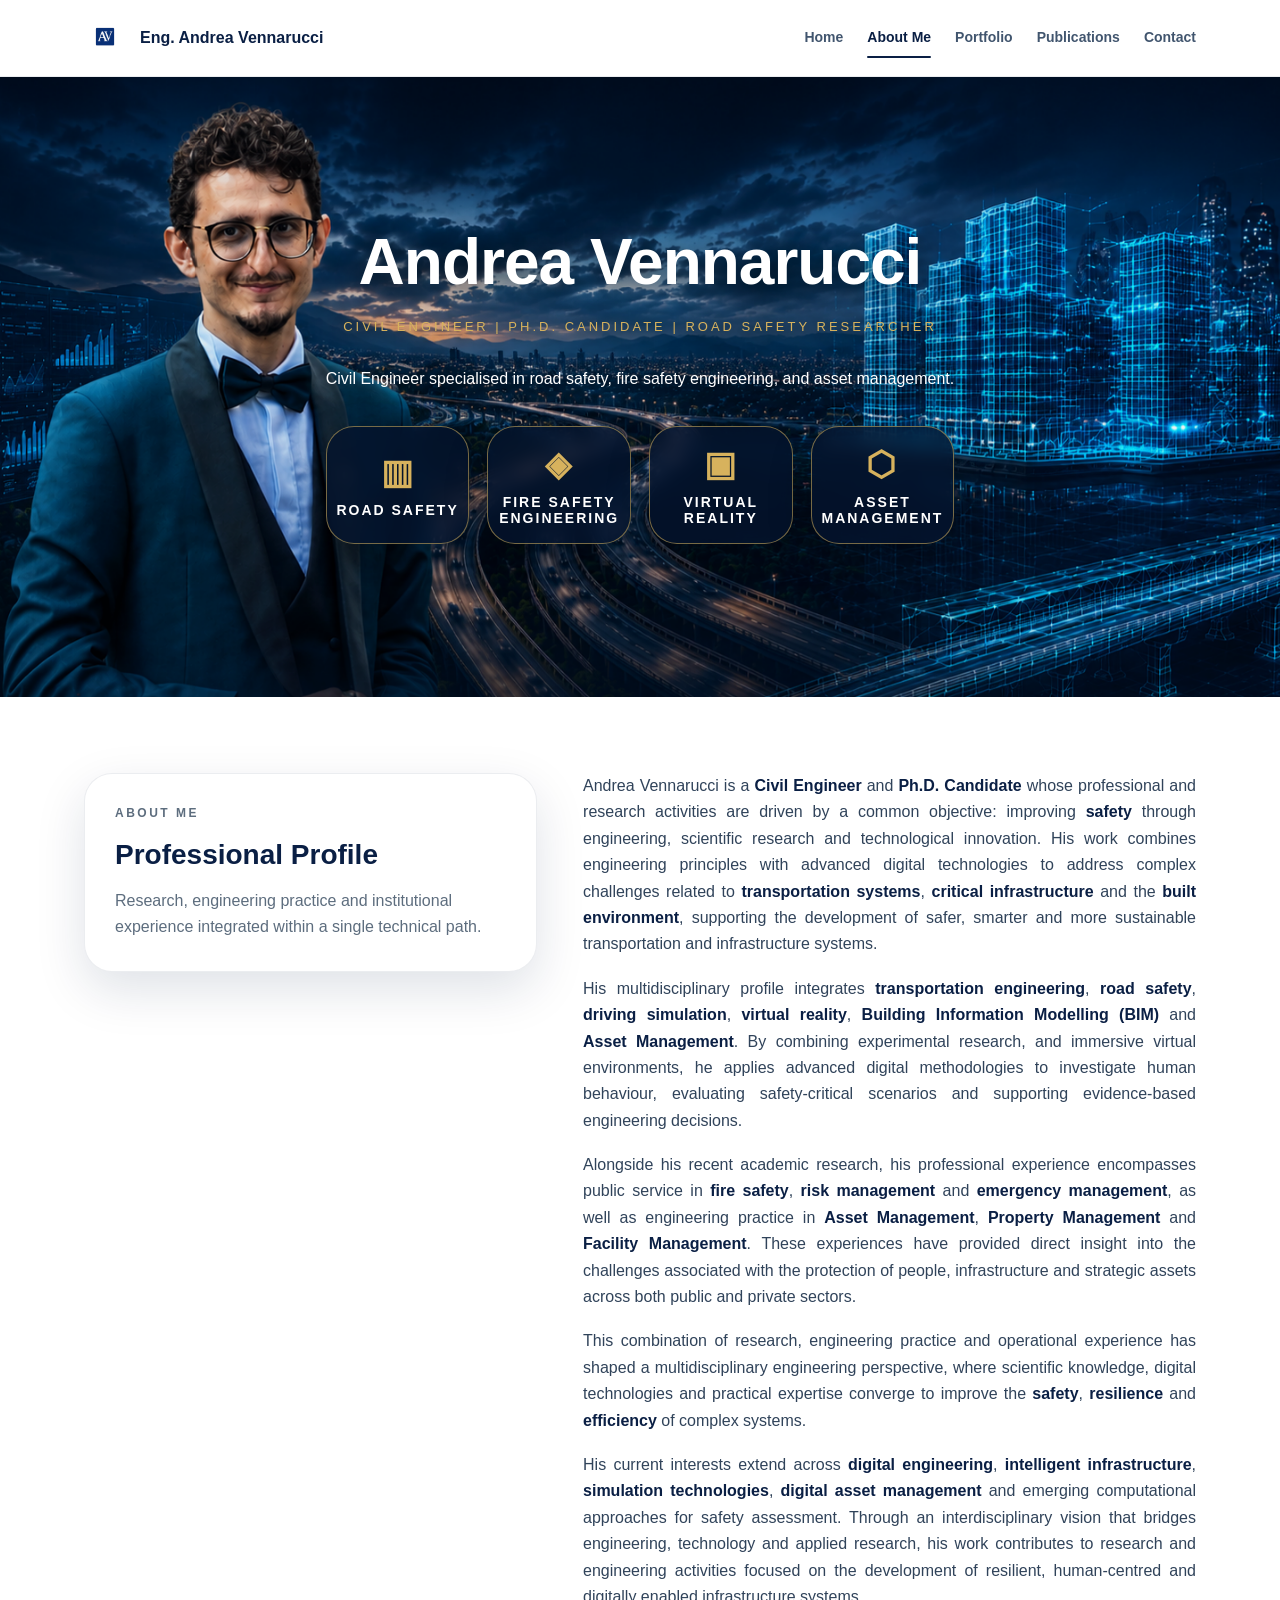
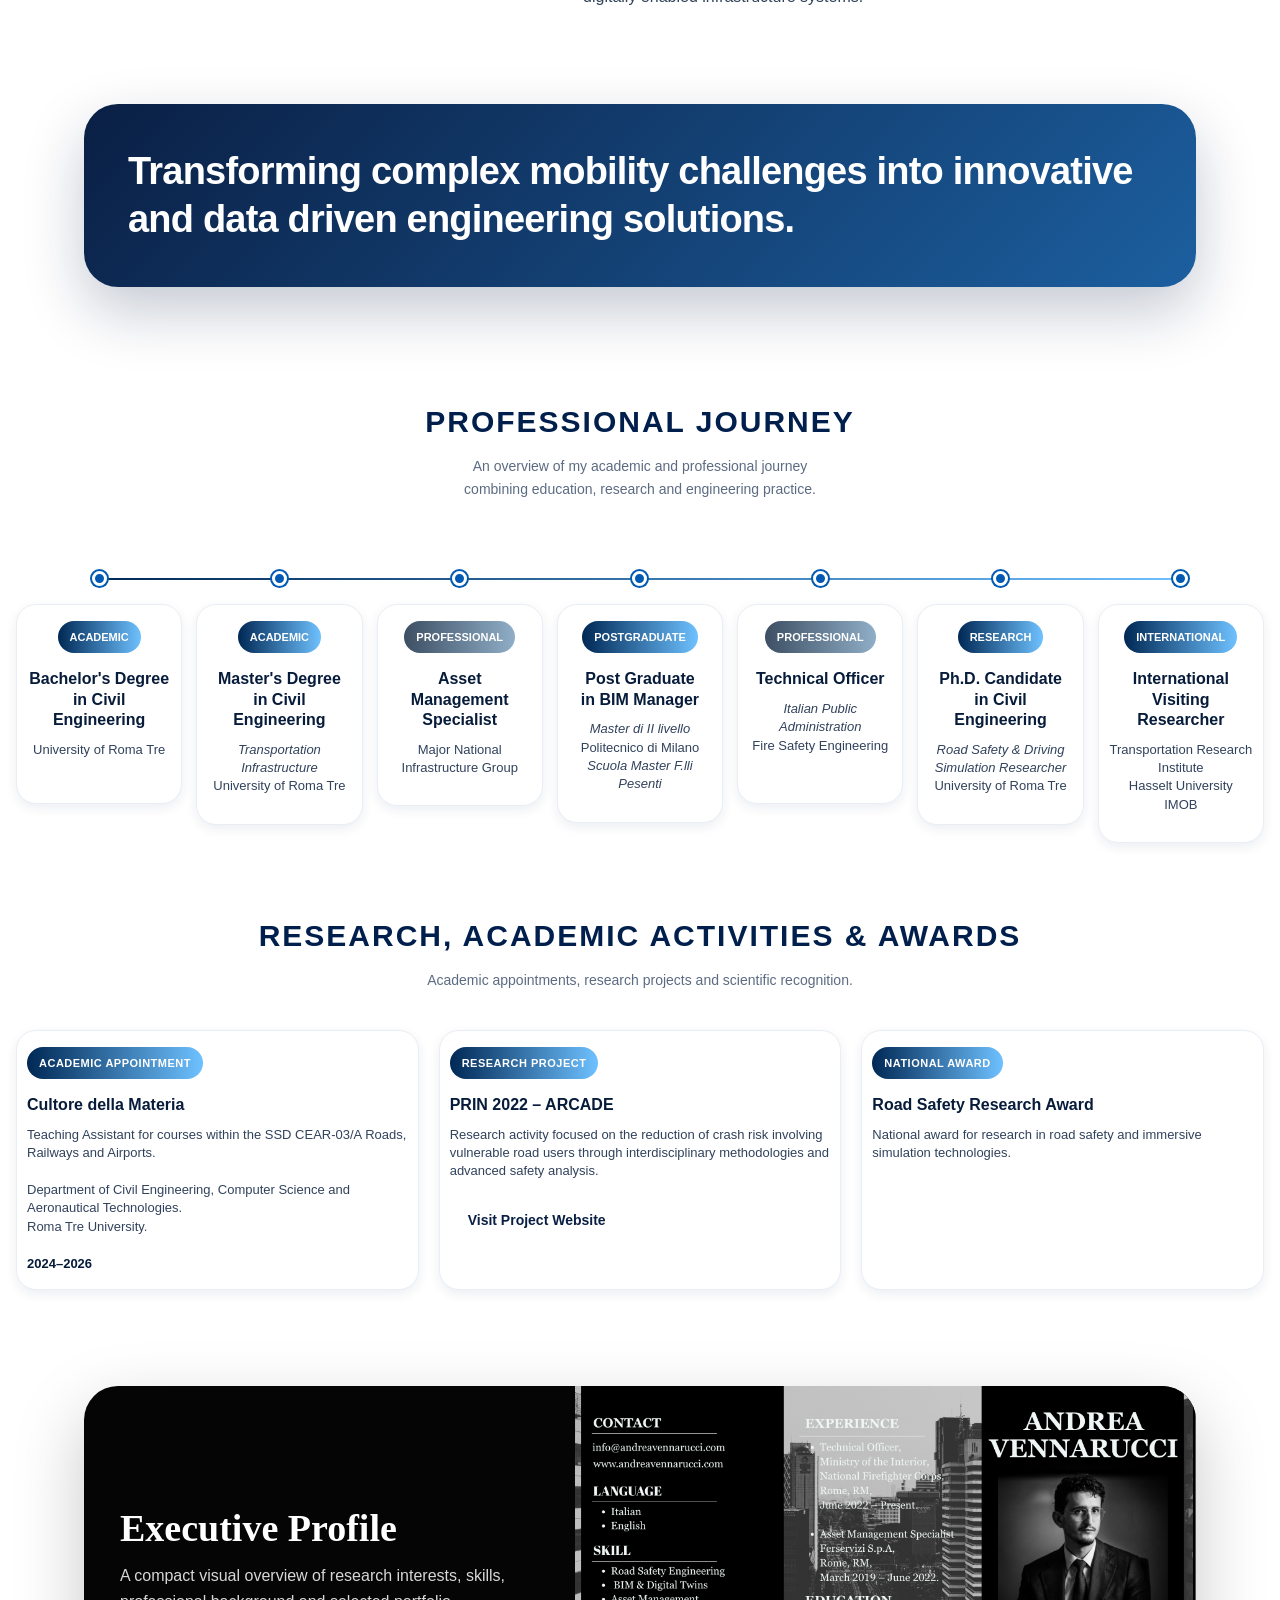
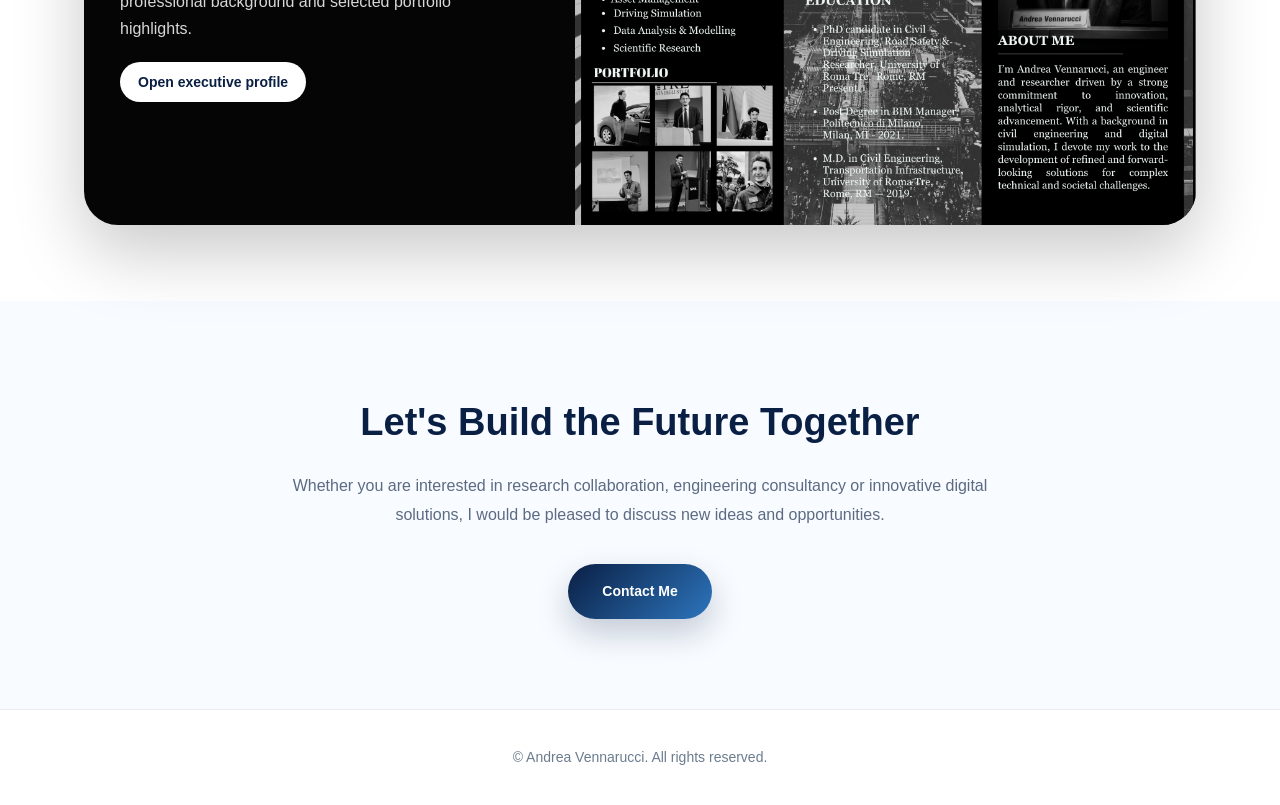
==== AboutMe.html @ 979287d5 "Update AboutMe.html" ====
<!DOCTYPE html>

<html lang="en">
<head>
    <meta charset="UTF-8">
    <meta name="viewport" content="width=device-width, initial-scale=1.0">
    <title>Andrea Vennarucci - About Me</title>
    <link rel="icon" href="image/Logo.png" sizes="any">

    <link rel="icon" type="image/Logo.png" sizes="32x32" href="favicon-32x32.png">

    <link rel="icon" type="image/Logo.png" sizes="16x16" href="favicon-16x16.png">

    <link rel="apple-touch-icon" href="image/Logo.png">
    <style>
        :root {
            --navy: #0a1f44;
            --ink: #14213d;
            --muted: #5d6d7e;
            --paper: #ffffff;
            --gold: #d7b25d;
            --shadow: 0 18px 50px rgba(10,31,68,.13);
            --radius: 28px;
            --max: 1160px;
        }

        * {
            box-sizing: border-box
        }

        html {
            scroll-behavior: smooth
        }

        body {
            margin: 0;
            font-family: "Segoe UI", Arial, sans-serif;
            color: var(--ink);
            background: #ffffff;
            line-height: 1.65;
        }

        a {
            color: inherit;
            text-decoration: none;
        }

        .site-header {
            position: sticky;
            top: 0;
            z-index: 20;
            background: rgba(255,255,255,.92);
            backdrop-filter: blur(14px);
            border-bottom: 1px solid rgba(10,31,68,.08);
        }

        .nav {
            max-width: var(--max);
            margin: auto;
            min-height: 76px;
            display: flex;
            align-items: center;
            justify-content: space-between;
            gap: 28px;
            padding: 0 24px;
        }

        .brand {
            display: flex;
            align-items: center;
            gap: 14px;
            font-weight: 800;
            color: var(--navy);
        }

        .brand-logo {
            width: 42px;
            height: 42px;
            border-radius: 13px;
            display: grid;
            place-items: center;
            background: linear-gradient(135deg,var(--navy),#2d75bd);
            color: white;
            font-family: Georgia,serif;
            font-size: 20px;
            box-shadow: 0 8px 20px rgba(10,31,68,.18);
        }

        .nav-links {
            display: flex;
            gap: 24px;
            align-items: center;
            font-size: 14px;
            font-weight: 650;
            color: #41556e;
        }

            .nav-links a {
                position: relative;
                padding: 26px 0;
            }

                .nav-links a.active,
                .nav-links a:hover {
                    color: var(--navy);
                }

                    .nav-links a.active:after,
                    .nav-links a:hover:after {
                        content: "";
                        position: absolute;
                        left: 0;
                        right: 0;
                        bottom: 18px;
                        height: 2px;
                        background: var(--navy);
                        border-radius: 99px;
                    }

        .menu-toggle {
            display: none;
            border: 0;
            background: transparent;
            font-size: 30px;
            color: var(--navy);
            cursor: pointer;
        }

        .hero {
            position: relative;
            overflow: hidden;
            min-height: 620px;
            padding: 120px 24px 100px;
        }

        .hero-image {
            position: absolute;
            top: 0;
            left: 0;
            width: 100%;
            height: 115%;
            object-fit: cover;
            object-position: left top;
            transform: translateY(0) scale(1.05);
            will-change: transform;
            z-index: 0;
        }

        .hero-overlay {
            position: absolute;
            inset: 0;
            background: rgba(10,31,68,.05);
            z-index: 1;
        }

        .hero-inner {
            position: relative;
            z-index: 2;
            max-width: var(--max);
            min-height: 380px;
            margin: auto;
            display: flex;
            align-items: center;
            justify-content: center;
            text-align: center;
        }

        .hero-content {
            max-width: 780px;
            margin: 0 auto;
        }

        h1 {
            font-size: clamp(42px,5vw,72px);
            font-weight: 600;
            line-height: 1;
            margin: 0 0 22px;
            color: #ffffff;
            letter-spacing: -1px;
            text-shadow: 0 5px 24px rgba(0,0,0,.65);
        }

        .eyebrow {
            text-transform: uppercase;
            letter-spacing: 3px;
            font-size: 13px;
            font-weight: 500;
            color: var(--gold);
            margin-bottom: 28px;
            text-shadow: 0 3px 12px rgba(0,0,0,.60);
        }

        .chips {
            display: flex;
            flex-wrap: wrap;
            justify-content: center;
            gap: 12px;
            margin-top: 26px;
        }

        .chip {
            padding: 10px 15px;
            border-radius: 999px;
            background: rgba(255,255,255,.92);
            color: var(--navy);
            font-size: 13px;
            font-weight: 800;
            border: 1px solid rgba(215,178,93,.50);
            box-shadow: 0 8px 22px rgba(0,0,0,.18);
        }

        .section {
            position: relative;
            z-index: 3;
            max-width: var(--max);
            margin: auto;
            padding: 76px 24px;
            background: #ffffff;
        }

        .section-title {
            font-size: clamp(28px,4vw,44px);
            line-height: 1.1;
            margin: 0 0 12px;
            color: var(--navy);
            letter-spacing: -1px;
        }

            .section-title:after {
                content: "";
                display: block;
                width: 72px;
                height: 3px;
                margin-top: 16px;
                background: linear-gradient(90deg,var(--navy),#6ec1ff);
                border-radius: 99px;
            }

        .section-kicker {
            text-transform: uppercase;
            letter-spacing: 2.5px;
            color: var(--muted);
            font-size: 12px;
            font-weight: 800;
            margin-bottom: 8px;
        }

        .profile-grid {
            display: grid;
            grid-template-columns: .85fr 1.15fr;
            gap: 46px;
            align-items: start;
        }

        .profile-panel {
            position: sticky;
            top: 104px;
            background: var(--paper);
            border: 1px solid rgba(10,31,68,.08);
            border-radius: var(--radius);
            padding: 30px;
            box-shadow: var(--shadow);
        }

            .profile-panel h2 {
                margin: 0 0 10px;
                color: var(--navy);
                font-size: 28px;
            }

            .profile-panel p {
                margin: 0;
                color: var(--muted);
            }

        .profile-copy {
            font-size: 16px;
            color: #30435a;
        }

            .profile-copy p {
                margin: 0 0 18px;
            }

        .quote {
            max-width: var(--max);
            margin: 0 auto;
            padding: 0 24px 76px;
            position: relative;
            z-index: 3;
            background: #ffffff;
        }

        .quote-box {
            border-radius: 34px;
            padding: 44px;
            background: linear-gradient(135deg,var(--navy),#1c5f9f);
            color: white;
            box-shadow: 0 24px 60px rgba(10,31,68,.24);
            position: relative;
            overflow: hidden;
        }

            .quote-box p {
                position: relative;
                margin: 0;
                font-size: clamp(23px,3vw,38px);
                line-height: 1.25;
                font-weight: 700;
                letter-spacing: -.8px;
            }

        .summary-grid {
            display: grid;
            grid-template-columns: 1fr 1fr;
            gap: 26px;
        }

        .timeline-card,
        .activity-card,
        .award-card {
            background: var(--paper);
            border: 1px solid rgba(10,31,68,.08);
            border-radius: 26px;
            padding: 30px;
            box-shadow: 0 12px 34px rgba(10,31,68,.08);
        }

            .timeline-card h3,
            .activity-card h3,
            .award-card h3 {
                margin: 0 0 22px;
                color: var(--navy);
                font-size: 24px;
            }

        .journey-item {
            position: relative;
            padding-left: 26px;
            margin: 0 0 24px;
        }

            .journey-item:last-child {
                margin-bottom: 0;
            }

            .journey-item:before {
                content: "";
                position: absolute;
                left: 0;
                top: 8px;
                width: 10px;
                height: 10px;
                border-radius: 50%;
                background: var(--navy);
                box-shadow: 0 0 0 5px #eef6ff;
            }

        .date {
            font-size: 13px;
            color: #1769aa;
            font-weight: 800;
            margin-bottom: 4px;
        }

        .role {
            font-weight: 800;
            color: var(--ink);
            line-height: 1.3;
        }

        .place {
            color: var(--muted);
            font-size: 14px;
            line-height: 1.45;
            margin-top: 3px;
        }

        .cv-section {
            padding-top: 20px;
        }

        .cv-card {
            display: grid;
            grid-template-columns: .85fr 1.15fr;
            gap: 32px;
            align-items: center;
            background: #050505;
            color: white;
            border-radius: 34px;
            overflow: hidden;
            box-shadow: 0 26px 70px rgba(0,0,0,.22);
        }

        .cv-info {
            padding: 36px;
        }

            .cv-info h2 {
                font-size: 38px;
                line-height: 1.05;
                margin: 0 0 14px;
                font-family: Georgia,serif;
            }

            .cv-info p {
                color: #d7d7d7;
                margin: 0 0 20px;
            }

        .cv-image img {
            width: 100%;
            display: block;
            height: auto;
        }

        .button {
            display: inline-flex;
            align-items: center;
            gap: 9px;
            padding: 12px 18px;
            border-radius: 999px;
            background: #fff;
            color: var(--navy);
            font-weight: 800;
            font-size: 14px;
        }

        .activities {
            display: grid;
            grid-template-columns: 1fr 1fr;
            gap: 26px;
        }

        .activity-card p,
        .award-card p {
            color: #465a70;
            margin: 0 0 14px;
        }

        .footer {
            padding: 36px 24px;
            text-align: center;
            color: #6b7c8f;
            border-top: 1px solid rgba(10,31,68,.08);
            background: #fff;
            font-size: 14px;
        }

        .contact-section {
            padding: 90px 24px;
            text-align: center;
            background: #f8fbff;
        }

            .contact-section h2 {
                margin: 0 0 18px;
                color: var(--navy);
                font-size: 38px;
            }

            .contact-section p {
                max-width: 700px;
                margin: 0 auto 34px;
                color: #5c6b82;
                line-height: 1.8;
            }

        .button-primary {
            display: inline-flex;
            align-items: center;
            justify-content: center;
            padding: 16px 34px;
            border-radius: 999px;
            background: linear-gradient(135deg,#0a1f44,#2d75bd);
            color: #ffffff;
            font-weight: 700;
            box-shadow: 0 14px 32px rgba(10,31,68,.22);
        }

            .button-primary:hover {
                transform: translateY(-3px);
                box-shadow: 0 20px 42px rgba(10,31,68,.30);
            }

        .chip-group {
            position: relative;
            display: inline-flex;
            justify-content: center;
        }

        .chip {
            cursor: pointer;
            font-family: inherit;
        }

        .skill-map {
            position: absolute;
            top: calc(100% + 16px);
            left: 50%;
            transform: translateX(-50%) translateY(10px);
            width: 260px;
            padding: 18px;
            border-radius: 22px;
            background: rgba(255,255,255,.96);
            box-shadow: 0 18px 42px rgba(0,0,0,.22);
            border: 1px solid rgba(215,178,93,.42);
            display: grid;
            grid-template-columns: 1fr 1fr;
            gap: 10px;
            opacity: 0;
            visibility: hidden;
            pointer-events: none;
            transition: opacity .25s ease, transform .25s ease, visibility .25s ease;
            z-index: 5;
        }

            .skill-map::before {
                content: "";
                position: absolute;
                top: -8px;
                left: 50%;
                width: 16px;
                height: 16px;
                transform: translateX(-50%) rotate(45deg);
                background: rgba(255,255,255,.96);
                border-left: 1px solid rgba(215,178,93,.42);
                border-top: 1px solid rgba(215,178,93,.42);
            }

            .skill-map span {
                position: relative;
                padding: 8px 10px;
                border-radius: 999px;
                background: #eef6ff;
                color: var(--navy);
                font-size: 12px;
                font-weight: 700;
                line-height: 1.2;
                text-align: center;
            }

        .chip-group:hover .skill-map,
        .chip-group:focus-within .skill-map {
            opacity: 1;
            visibility: visible;
            transform: translateX(-50%) translateY(0);
        }

        .profile-copy {
            text-align: justify;
            hyphens: auto;
        }

        .keyword {
            color: var(--navy);
            font-weight: 800;
        }

        .button {
            border: 0;
            cursor: pointer;
            font-family: inherit;
        }

        .cv-modal {
            display: none;
            position: fixed;
            inset: 0;
            z-index: 100000;
            background: rgba(0, 15, 35, .88);
            backdrop-filter: blur(6px);
            padding: 36px;
            align-items: center;
            justify-content: center;
        }

            .cv-modal.open {
                display: flex;
            }

            .cv-modal img {
                max-width: min(1200px, 96vw);
                max-height: 92vh;
                object-fit: contain;
                border-radius: 18px;
                box-shadow: 0 24px 80px rgba(0,0,0,.45);
                background: #ffffff;
            }

        .cv-modal-close {
            position: fixed;
            top: 22px;
            right: 30px;
            width: 44px;
            height: 44px;
            border: 0;
            border-radius: 999px;
            background: #ffffff;
            color: var(--navy);
            font-size: 32px;
            line-height: 1;
            cursor: pointer;
            box-shadow: 0 10px 28px rgba(0,0,0,.22);
        }

        .back-home {
            position: relative;
            z-index: 3;
            background: linear-gradient(180deg,#ffffff,#f6f9fd);
            padding: 90px 20px 110px;
            text-align: center;
        }

        .back-home-content {
            max-width: 720px;
            margin: auto;
        }

        .back-home h2 {
            font-size: clamp(28px,4vw,40px);
            color: var(--navy);
            margin: 0 0 16px;
            letter-spacing: -1px;
        }

        .back-home p {
            color: #5c6b82;
            font-size: 17px;
            line-height: 1.8;
            margin: 0 auto 38px;
        }

        .home-button {
            display: inline-flex;
            align-items: center;
            justify-content: center;
            padding: 16px 38px;
            border-radius: 999px;
            background: linear-gradient(135deg,#0a1f44,#235aa0);
            color: #ffffff;
            font-weight: 700;
            letter-spacing: .3px;
            transition: transform .30s ease, box-shadow .30s ease, background .30s ease;
            box-shadow: 0 12px 30px rgba(10,31,68,.18);
        }

            .home-button:hover {
                transform: translateY(-4px);
                box-shadow: 0 18px 40px rgba(10,31,68,.28);
                background: linear-gradient(135deg,#12346c,#377ed1);
            }

        @media(max-width:860px) {
            .nav {
                min-height: 68px;
            }

            .menu-toggle {
                display: block;
            }

            .nav-links {
                position: absolute;
                left: 0;
                right: 0;
                top: 68px;
                display: none;
                flex-direction: column;
                gap: 0;
                background: white;
                border-bottom: 1px solid rgba(10,31,68,.08);
                box-shadow: 0 18px 40px rgba(10,31,68,.12);
            }

                .nav-links.open {
                    display: flex;
                }

                .nav-links a {
                    width: 100%;
                    padding: 16px 24px;
                }

                    .nav-links a.active:after,
                    .nav-links a:hover:after {
                        display: none;
                    }

            .hero {
                min-height: 560px;
                padding: 100px 18px 80px;
            }

            .hero-image {
                height: 110%;
                object-position: left top;
            }

            .hero-inner {
                min-height: 360px;
            }

            .profile-grid,
            .summary-grid,
            .activities,
            .cv-card {
                grid-template-columns: 1fr;
            }

            .profile-panel {
                position: relative;
                top: auto;
            }

            .section {
                padding: 54px 18px;
            }

            .quote {
                padding: 0 18px 54px;
            }

            .quote-box {
                padding: 32px 26px;
            }

            .cv-info {
                padding: 30px 26px;
            }

            .cv-image {
                order: -1;
            }

            .brand span {
                font-size: 15px;
            }
        }

        .skill-map {
            width: min(260px, 82vw);
        }

        .expertise-explorer {
            margin-top: 34px;
            width: 100%;
            position: relative;
        }

        .expertise-tabs {
            display: grid;
            grid-template-columns: repeat(4,1fr);
            gap: 18px;
            max-width: 980px;
            margin: 0 auto 26px;
        }

        .expertise-tab {
            min-height: 118px;
            border-radius: 28px;
            border: 1px solid rgba(215,178,93,.55);
            background: rgba(5,20,45,.78);
            color: #ffffff;
            font-family: inherit;
            font-size: 14px;
            font-weight: 800;
            letter-spacing: 2px;
            text-transform: uppercase;
            cursor: pointer;
            box-shadow: 0 18px 40px rgba(0,0,0,.28);
            backdrop-filter: blur(8px);
            transition: transform .25s ease, box-shadow .25s ease, border-color .25s ease;
        }

            .expertise-tab:hover,
            .expertise-tab.active {
                transform: translateY(-6px);
                border-color: var(--gold);
                box-shadow: 0 0 0 1px rgba(215,178,93,.65), 0 22px 48px rgba(0,0,0,.36);
            }

        .expertise-icon {
            display: block;
            font-size: 34px;
            color: var(--gold);
            margin-bottom: 10px;
        }

        .expertise-panel {
            position: absolute;
            top: calc(100% + 24px);
            left: 0;
            right: 0;
            z-index: 999;
            opacity: 0;
            visibility: hidden;
            transform: translateY(-15px) scale(.98);
            transition: opacity .30s ease, transform .30s ease, visibility .30s;
            pointer-events: none;
            max-width: 980px;
            margin: auto;
            padding: 30px;
            border-radius: 30px;
            background: rgba(5,20,45,.92);
            border: 1px solid rgba(215,178,93,.6);
            box-shadow: 0 30px 70px rgba(0,0,0,.35);
        }

            .expertise-panel.active {
                opacity: 1;
                visibility: visible;
                transform: translateY(0) scale(1);
                pointer-events: auto;
            }

            .expertise-panel h3 {
                margin: 0 0 14px;
                color: var(--gold);
                font-size: 24px;
                letter-spacing: 3px;
                text-transform: uppercase;
            }

            .expertise-panel p {
                margin: 0 0 22px;
                color: rgba(255,255,255,.92);
                font-size: 15px;
                line-height: 1.7;
            }

        .expertise-details {
            display: grid;
            grid-template-columns: repeat(4,1fr);
            gap: 14px;
        }

            .expertise-details span {
                display: flex;
                align-items: center;
                justify-content: center;
                min-height: 70px;
                padding: 14px;
                border-radius: 18px;
                background: rgba(255,255,255,.94);
                color: var(--navy);
                font-size: 13px;
                font-weight: 800;
                text-align: center;
            }

        @keyframes expertiseFade {
            from {
                opacity: 0;
                transform: translateY(12px);
            }

            to {
                opacity: 1;
                transform: translateY(0);
            }
        }

        @media(max-width:860px) {
            .expertise-tabs {
                grid-template-columns: 1fr 1fr;
                gap: 12px;
            }

            .expertise-tab {
                min-height: 96px;
                font-size: 12px;
                letter-spacing: 1.2px;
                border-radius: 22px;
            }

            .expertise-icon {
                font-size: 28px;
            }

            .expertise-panel {
                padding: 22px;
                border-radius: 24px;
            }

                .expertise-panel.active {
                    padding: 22px;
                }

            .expertise-details {
                grid-template-columns: 1fr 1fr;
            }
        }

        @media(max-width:520px) {
            .expertise-tabs {
                grid-template-columns: 1fr;
            }

            .expertise-panel {
                margin-top: 16px;
            }

            .expertise-details {
                grid-template-columns: 1fr;
            }

            .expertise-panel.active {
                max-height: 760px;
            }
        }

        @media(max-width:520px) {
            .hero {
                min-height: 500px;
                padding: 90px 16px 70px;
            }

            h1 {
                font-size: clamp(36px,9vw,52px);
            }

            .eyebrow {
                font-size: 11px;
                letter-spacing: 2px;
            }

            .chips {
                gap: 8px;
            }

            .chip {
                font-size: 12px;
                padding: 8px 10px;
            }

            .timeline-card,
            .activity-card,
            .award-card,
            .profile-panel {
                padding: 24px;
                border-radius: 22px;
            }

            .section-title {
                font-size: 31px;
            }

            .cv-info h2 {
                font-size: 31px;
            }

            .skill-map {
                position: static;
                transform: none;
                width: 100%;
                margin-top: 10px;
                display: none;
                grid-template-columns: 1fr;
                opacity: 1;
                visibility: visible;
                pointer-events: auto;
            }

                .skill-map::before {
                    display: none;
                }

            .chip-group.open .skill-map {
                display: grid;
            }
        }

        /* Expertise modal explorer */

        .expertise-explorer {
            margin-top: 34px;
            width: 100%;
        }

        .expertise-tabs {
            display: grid;
            grid-template-columns: repeat(4,1fr);
            gap: 18px;
            max-width: 980px;
            margin: 0 auto;
        }

        .expertise-tab {
            min-height: 118px;
            border-radius: 28px;
            border: 1px solid rgba(215,178,93,.55);
            background: rgba(5,20,45,.78);
            color: #ffffff;
            font-family: inherit;
            font-size: 14px;
            font-weight: 800;
            letter-spacing: 2px;
            text-transform: uppercase;
            cursor: pointer;
            box-shadow: 0 18px 40px rgba(0,0,0,.28);
            backdrop-filter: blur(8px);
            transition: transform .25s ease, box-shadow .25s ease, border-color .25s ease;
        }

            .expertise-tab:hover {
                transform: translateY(-6px);
                border-color: var(--gold);
                box-shadow: 0 0 0 1px rgba(215,178,93,.65), 0 22px 48px rgba(0,0,0,.36);
            }

        .expertise-icon {
            display: block;
            font-size: 34px;
            color: var(--gold);
            margin-bottom: 10px;
        }

        .expertise-panel {
            display: none !important;
        }

        .expertise-modal {
            position: fixed;
            inset: 0;
            z-index: 100000;
            display: flex;
            align-items: center;
            justify-content: center;
            padding: 24px;
            background: rgba(0,15,35,.72);
            backdrop-filter: blur(8px);
            opacity: 0;
            visibility: hidden;
            pointer-events: none;
            transition: opacity .30s ease, visibility .30s ease;
        }

            .expertise-modal.open {
                opacity: 1;
                visibility: visible;
                pointer-events: auto;
            }

        .expertise-modal-box {
            width: min(780px,94vw);
            border-radius: 32px;
            padding: 38px;
            background: linear-gradient(135deg,rgba(5,20,45,.96),rgba(10,31,68,.94));
            border: 1px solid rgba(215,178,93,.70);
            box-shadow: 0 34px 90px rgba(0,0,0,.45);
            color: #ffffff;
            position: relative;
            transform: translateY(18px) scale(.97);
            opacity: 0;
            transition: transform .32s ease, opacity .32s ease;
            text-align: justify;
            margin: 0 auto 0px;
        }

        .expertise-modal.open .expertise-modal-box {
            transform: translateY(0) scale(1);
            opacity: 1;
        }

        .expertise-modal-close {
            position: absolute;
            top: 18px;
            right: 22px;
            width: 42px;
            height: 42px;
            border: 0;
            border-radius: 999px;
            background: #ffffff;
            color: var(--navy);
            font-size: 30px;
            line-height: 1;
            cursor: pointer;
            box-shadow: 0 12px 28px rgba(0,0,0,.25);
        }

        .expertise-modal-tag {
            display: inline-block;
            margin-bottom: 18px;
            padding: 7px 14px;
            border-radius: 999px;
            background: linear-gradient(90deg,var(--gold),#f1d98b);
            color: var(--navy);
            font-size: 12px;
            font-weight: 900;
            letter-spacing: 2px;
            text-transform: uppercase;
        }

        .expertise-modal-box h3 {
            margin: 0 0 16px;
            color: var(--gold);
            font-size: clamp(28px,4vw,42px);
            letter-spacing: 3px;
            text-transform: uppercase;
        }

        .expertise-modal-box p {
            margin: 0 0 28px;
            color: rgba(255,255,255,.90);
            font-size: 16px;
            line-height: 1.75;
            max-width: 760px;
        }

        .expertise-modal-details {
            display: grid;
            grid-template-columns: repeat(4,1fr);
            gap: 16px;
        }

            .expertise-modal-details span {
                min-height: 86px;
                display: flex;
                align-items: center;
                justify-content: center;
                padding: 16px;
                border-radius: 20px;
                background: rgba(255,255,255,.96);
                color: var(--navy);
                font-size: 14px;
                font-weight: 850;
                text-align: center;
            }

        @media(max-width:860px) {
            .expertise-tabs {
                grid-template-columns: 1fr 1fr;
                gap: 12px;
            }

            .expertise-tab {
                min-height: 96px;
                font-size: 12px;
                letter-spacing: 1.2px;
                border-radius: 22px;
            }

            .expertise-modal-box {
                padding: 30px 24px;
            }

            .expertise-modal-details {
                grid-template-columns: 1fr 1fr;
            }
        }

        @media(max-width:520px) {
            .expertise-tabs {
                grid-template-columns: 1fr;
            }

            .expertise-modal {
                align-items: flex-start;
                padding-top: 90px;
                overflow-y: auto;
            }

            .expertise-modal-details {
                grid-template-columns: 1fr;
            }
        }
    </style>

</head>

<body>

    <header class="site-header">

        <nav class="nav">

            <a class="brand" href="index.html">

                <img src="image/Logo.png"
                     alt="Andrea Vennarucci"
                     style="width:42px;height:42px;object-fit:contain;">

                <span>Eng. Andrea Vennarucci</span>

            </a>

            <div class="nav-links">

                <a href="index.html">Home</a>

                <a class="active" href="AboutMe.html">About Me</a>

                <a href="portfolio.html">Portfolio</a>

                <a href="ScientificPublications.html">Publications</a>

                <a href="Contact.html">Contact</a>

            </div>

            <button class="menu-toggle"
                    onclick="toggleMenu()"
                    aria-label="Toggle navigation">
                ☰
            </button>

        </nav>

    </header>


    <main id="top">
        <section class="hero">
            <img class="hero-image"
                 src="image\HeaderAboutMe.png"
                 alt="Andrea Vennarucci">

            <div class="hero-overlay"></div>

            <div class="hero-inner">
                <div class="hero-content">
                    <h1>Andrea Vennarucci</h1>

                    <div class="eyebrow">Civil Engineer | Ph.D. Candidate | Road Safety Researcher</div>
                    <p style="max-width:760px;margin:0 auto;color:#ffffff;font-size:16px;font-weight:500;text-shadow:0 4px 18px rgba(0,0,0,.65);">Civil Engineer specialised in road safety, fire safety engineering, and asset management.</p>
                    <div class="expertise-explorer">

                        <div class="expertise-tabs">

                            <button class="expertise-tab" type="button" onclick="openExpertiseModal('road')">
                                <span class="expertise-icon">▥</span>
                                <span>Road Safety</span>
                            </button>

                            <button class="expertise-tab" type="button" onclick="openExpertiseModal('fire')">
                                <span class="expertise-icon">◈</span>
                                <span>Fire Safety<br>Engineering</span>
                            </button>

                            <button class="expertise-tab" type="button" onclick="openExpertiseModal('vr')">
                                <span class="expertise-icon">▣</span>
                                <span>Virtual<br>Reality</span>
                            </button>

                            <button class="expertise-tab" type="button" onclick="openExpertiseModal('bim')">
                                <span class="expertise-icon">⬡</span>
                                <span>Asset<br>Management</span>
                            </button>

                        </div>

                    </div>
                </div>
            </div>
        </section>

        <section class="section" id="about">
            <div class="profile-grid">
                <aside class="profile-panel">
                    <div class="section-kicker">About Me</div>
                    <h2>Professional Profile</h2>
                    <p>Research, engineering practice and institutional experience integrated within a single technical path.</p>
                </aside>
                <div class="profile-copy">
                    <p>
                        Andrea Vennarucci is a <span class="keyword">Civil Engineer</span> and <span class="keyword">Ph.D. Candidate</span> whose professional and research activities are driven by a common objective:
                        improving <span class="keyword">safety</span> through engineering, scientific research and technological innovation.
                        His work combines engineering principles with advanced digital technologies to address complex challenges related to <span class="keyword">transportation systems</span>,
                        <span class="keyword">critical infrastructure</span> and the <span class="keyword">built environment</span>, supporting the development of safer, smarter and more sustainable transportation and 
                        infrastructure systems.
                    </p>

                    <p>
                        His multidisciplinary profile integrates <span class="keyword">transportation engineering</span>, <span class="keyword">road safety</span>, <span class="keyword">driving simulation</span>,
                        <span class="keyword">virtual reality</span>, <span class="keyword">Building Information Modelling (BIM)</span> and <span class="keyword">Asset Management</span>.
                        By combining experimental research, and immersive virtual environments, he applies advanced digital methodologies to  investigate human behaviour, evaluating safety-critical scenarios and
                        supporting evidence-based engineering decisions.
                    </p>

                    <p>
                        Alongside his recent academic research, his professional experience encompasses public service in <span class="keyword">fire safety</span>, <span class="keyword">risk management</span> and 
                        <span class="keyword">emergency management</span>, as well as engineering practice in <span class="keyword">Asset Management</span>, <span class="keyword">Property Management</span> and 
                        <span class="keyword">Facility Management</span>. These experiences have provided direct insight into the challenges associated with the protection of people, 
                        infrastructure and strategic assets across both public and private sectors.
                    </p>

                    <p>
                        This combination of research, engineering practice and operational experience has shaped a multidisciplinary engineering perspective, 
                        where scientific knowledge, digital technologies and practical expertise converge to improve the <span class="keyword">safety</span>, <span class="keyword">resilience</span> and
                        <span class="keyword">efficiency</span> of complex systems.
                    </p>

                    <p>
                        His current interests extend across <span class="keyword">digital engineering</span>, <span class="keyword">intelligent infrastructure</span>, <span class="keyword">simulation technologies</span>,
                        <span class="keyword">digital asset management</span> and emerging computational approaches for safety assessment.
                        Through an interdisciplinary vision that bridges engineering, technology and applied research, his work contributes to research and engineering activities focused on the development of resilient, 
                        human-centred and digitally enabled infrastructure systems.
                    </p>

                </div>
            </div>
        </section>

        <section class="quote">
            <div class="quote-box">
                <p>Transforming complex mobility challenges into innovative and data driven engineering solutions.</p>
            </div>
        </section>



        <section>
            <div class="journey-section">
                <style>
                    .journey-section {
                        font-family: "Segoe UI", Arial, sans-serif;
                        background: #ffffff;
                        padding: 34px 16px;
                        color: #071b3a;
                    }

                    .journey-title {
                        text-align: center;
                        font-size: 30px;
                        font-weight: 700;
                        color: #001f4d;
                        letter-spacing: 2px;
                        margin-bottom: 8px;
                        text-transform: uppercase;
                    }

                    .journey-subtitle {
                        text-align: center;
                        font-size: 14px;
                        color: #5c6b82;
                        margin-bottom: 38px;
                    }

                    .timeline {
                        display: flex;
                        justify-content: space-between;
                        position: relative;
                        gap: 14px;
                        max-width: 1600px;
                        margin: 0 auto;
                    }

                        .timeline::before {
                            content: "";
                            position: absolute;
                            top: 39px;
                            left: 6%;
                            right: 6%;
                            height: 2px;
                            background: linear-gradient(90deg, #002855, #6ec1ff);
                            z-index: 0;
                        }

                    .journey-item {
                        position: relative;
                        z-index: 1;
                        flex: 1;
                        text-align: center;
                        padding-left: 0;
                        margin: 0;
                    }

                        .journey-item::before {
                            display: none;
                        }


                    .dot {
                        width: 15px;
                        height: 15px;
                        background: #0059b3;
                        border: 3px solid white;
                        border-radius: 50%;
                        margin: 32px auto 18px auto;
                        box-shadow: 0 0 0 2px #0059b3;
                    }

                    .card {
                        position: relative;
                        overflow: hidden;
                        background: #ffffff;
                        border-radius: 20px;
                        padding: 16px 10px 28px 10px;
                        min-height: 200px;
                        box-shadow: 0 4px 12px rgba(0, 40, 85, 0.08);
                        border: 1px solid #e9eef5;
                        transition: transform 0.25s ease, box-shadow 0.25s ease, border-color 0.25s ease;
                        cursor: pointer;
                    }

                        .card::after {
                            content: "Click to explore →";
                            position: absolute;
                            bottom: 4px;
                            right: 14px;
                            color: #6ec1ff;
                            font-size: 12px;
                            font-weight: 600;
                            opacity: 0;
                            transition: opacity 0.25s ease;
                        }

                        .card:hover::after {
                            opacity: 1;
                        }

                        .card:hover {
                            transform: translateY(-6px);
                            box-shadow: 0 12px 24px rgba(0, 40, 85, 0.15);
                            border-color: #6ec1ff;
                        }

                    .date {
                        display: inline-block;
                        background: linear-gradient(90deg, #002855, #6ec1ff);
                        color: #ffffff;
                        font-size: 11px;
                        font-weight: 700;
                        padding: 7px 12px;
                        border-radius: 18px;
                        margin-bottom: 16px;
                    }

                    .date-academic {
                        background: linear-gradient(90deg, #002855, #6ec1ff);
                    }

                    .date-professional {
                        background: linear-gradient(90deg, #3d4f63, #8faec7);
                    }

                    .role {
                        font-size: 16px;
                        font-weight: 700;
                        line-height: 1.28;
                        margin-bottom: 10px;
                        color: #071b3a;
                    }

                    .detail {
                        font-size: 13px;
                        line-height: 1.42;
                        color: #31425c;
                    }

                    .italic {
                        font-style: italic;
                    }

                    .journey-modal {
                        display: none;
                        position: fixed;
                        z-index: 99999;
                        left: 0;
                        top: 0;
                        width: 100%;
                        height: 100%;
                        overflow: auto;
                        background: rgba(0, 20, 45, 0.72);
                        backdrop-filter: blur(5px);
                    }

                    .journey-modal-content {
                        background: #ffffff;
                        margin: 8% auto;
                        padding: 28px;
                        border-radius: 22px;
                        width: min(720px, 88%);
                        box-shadow: 0 18px 42px rgba(0, 40, 85, 0.28);
                        border: 1px solid #e9eef5;
                        position: relative;
                        animation: modalFade 0.22s ease;
                    }

                    @keyframes modalFade {
                        from {
                            opacity: 0;
                            transform: translateY(18px);
                        }

                        to {
                            opacity: 1;
                            transform: translateY(0);
                        }
                    }

                    .journey-modal-close {
                        position: absolute;
                        right: 22px;
                        top: 16px;
                        font-size: 28px;
                        color: #31425c;
                        cursor: pointer;
                        line-height: 1;
                    }

                        .journey-modal-close:hover {
                            color: #0059b3;
                        }

                    .modal-tag {
                        display: inline-block;
                        background: linear-gradient(90deg, #002855, #6ec1ff);
                        color: #ffffff;
                        font-size: 11px;
                        font-weight: 700;
                        padding: 7px 12px;
                        border-radius: 18px;
                        margin-bottom: 16px;
                    }

                    .modal-title {
                        font-size: 24px;
                        font-weight: 700;
                        color: #071b3a;
                        margin-bottom: 12px;
                        line-height: 1.25;
                    }

                    .modal-text {
                        font-size: 14px;
                        line-height: 1.65;
                        color: #31425c;
                    }

                    .modal-placeholder {
                        margin-top: 18px;
                        padding: 16px;
                        border-left: 3px solid #6ec1ff;
                        background: #f7fbff;
                        color: #071b3a;
                        font-weight: 600;
                    }

                    @media (max-width: 900px) {
                        .journey-section {
                            padding: 18px 8px;
                        }

                        .journey-item:nth-child(1) {
                            order: 7;
                        }
                        /* Bachelor */
                        .journey-item:nth-child(2) {
                            order: 6;
                        }
                        /* Master */
                        .journey-item:nth-child(3) {
                            order: 5;
                        }
                        /* Ferservizi */
                        .journey-item:nth-child(4) {
                            order: 4;
                        }
                        /* BIM */
                        .journey-item:nth-child(5) {
                            order: 3;
                        }
                        /* Firefighter Corps */
                        .journey-item:nth-child(6) {
                            order: 2;
                        }
                        /* PhD */
                        .journey-item:nth-child(7) {
                            order: 1;
                        }
                        /* Hasselt */



                        .journey-title {
                            font-size: 22px;
                            letter-spacing: 3px;
                            margin-bottom: 4px;
                        }

                        .journey-subtitle {
                            font-size: 12px;
                            line-height: 1.35;
                            margin-bottom: 14px;
                        }

                        .timeline {
                            flex-direction: column;
                            gap: 12px;
                            margin-top: 0;
                        }

                            .timeline::before {
                                top: 0;
                                bottom: 0;
                                left: 13px;
                                right: auto;
                                width: 2px;
                                height: auto;
                            }

                        .journey-item {
                            display: flex;
                            align-items: flex-start;
                            text-align: left;
                            gap: 10px;
                        }

                        .dot {
                            width: 12px;
                            height: 12px;
                            flex: 0 0 auto;
                            margin: 18px 0 0 5px;
                            box-shadow: 0 0 0 2px #0059b3;
                        }

                        .card {
                            width: 100%;
                            min-height: 120px;
                            padding: 14px 14px 26px 14px;
                            border-radius: 16px;
                        }

                        .date {
                            font-size: 10px;
                            padding: 5px 9px;
                            margin-bottom: 8px;
                        }

                        .role {
                            font-size: 14px;
                            line-height: 1.22;
                            margin-bottom: 6px;
                        }

                        .detail {
                            font-size: 12px;
                            line-height: 1.3;
                        }

                        .card::after {
                            opacity: 1;
                            bottom: 5px;
                            right: 10px;
                            font-size: 10px;
                        }

                        .card:hover {
                            transform: none;
                        }

                        .journey-modal-content {
                            margin: 12% auto;
                            padding: 20px;
                            width: min(720px, 90%);
                        }

                        .modal-title {
                            font-size: 18px;
                        }

                        .modal-text {
                            font-size: 13px;
                        }
                    }
                </style>

                <div class="journey-title">Professional Journey</div>
                <div class="journey-subtitle">
                    An overview of my academic and professional journey<br>
                    combining education, research and engineering practice.
                </div>

                <div class="timeline">

                    <div class="journey-item">
                        <div class="dot"></div>
                        <div class="card" onclick="openJourneyModal('modal-bachelor')">
                            <div class="date date-academic">ACADEMIC</div>
                            <div class="role">Bachelor's Degree<br>in Civil Engineering</div>
                            <div class="detail">University of Roma Tre</div>
                        </div>
                    </div>

                    <div class="journey-item">
                        <div class="dot"></div>
                        <div class="card" onclick="openJourneyModal('modal-master')">
                            <div class="date date-academic">ACADEMIC</div>
                            <div class="role">Master's Degree<br>in Civil Engineering</div>
                            <div class="detail italic">Transportation Infrastructure</div>
                            <div class="detail">University of Roma Tre</div>
                        </div>
                    </div>

                    <div class="journey-item">
                        <div class="dot"></div>
                        <div class="card" onclick="openJourneyModal('modal-ferservizi')">
                            <div class="date date-professional">PROFESSIONAL</div>
                            <div class="role">Asset Management Specialist</div>
                            <div class="detail">Major National Infrastructure Group</div>
                        </div>
                    </div>

                    <div class="journey-item">
                        <div class="dot"></div>
                        <div class="card" onclick="openJourneyModal('modal-bim')">
                            <div class="date date-academic">POSTGRADUATE</div>
                            <div class="role">Post Graduate<br>in BIM Manager</div>
                            <div class="detail italic">Master di II livello</div>
                            <div class="detail">Politecnico di Milano <br><em>Scuola Master F.lli Pesenti</em></div>
                        </div>
                    </div>

                    <div class="journey-item">
                        <div class="dot"></div>
                        <div class="card" onclick="openJourneyModal('modal-cnvvf')">
                            <div class="date date-professional">PROFESSIONAL</div>
                            <div class="role">Technical Officer</div>
                            <div class="detail"><em>Italian Public Administration</em></div>
                            <div class="detail">Fire Safety Engineering</div>
                        </div>
                    </div>

                    <div class="journey-item">
                        <div class="dot"></div>
                        <div class="card" onclick="openJourneyModal('modal-phd')">
                            <div class="date date-academic">RESEARCH</div>
                            <div class="role">Ph.D. Candidate<br>in Civil Engineering</div>
                            <div class="detail italic">Road Safety & Driving Simulation Researcher</div>
                            <div class="detail">University of Roma Tre</div>
                        </div>
                    </div>

                    <div class="journey-item">
                        <div class="dot"></div>
                        <div class="card" onclick="openJourneyModal('modal-hasselt')">
                            <div class="date date-academic">INTERNATIONAL</div>
                            <div class="role">International Visiting Researcher</div>
                            <div class="detail">Transportation Research Institute</div>
                            <div class="detail">Hasselt University</div>
                            <div class="detail">IMOB</div>
                        </div>
                    </div>

                </div>

                <div id="modal-bachelor" class="journey-modal">
                    <div class="journey-modal-content">
                        <span class="journey-modal-close" onclick="closeJourneyModal('modal-bachelor')">&times;</span>
                        <div class="modal-tag">Academic Path</div>
                        <div class="modal-title">Bachelor's Degree in Civil Engineering</div>
                        <div class="modal-text">
                            <strong>Institution:</strong> University of Roma Tre<br>
                            <strong>Field:</strong> Civil Engineering
                            <div class="modal-placeholder">
                                Bachelor's studies in Civil Engineering with a focus on transportation infrastructure.
                            </div>
                        </div>
                    </div>
                </div>

                <div id="modal-master" class="journey-modal">
                    <div class="journey-modal-content">
                        <span class="journey-modal-close" onclick="closeJourneyModal('modal-master')">&times;</span>
                        <div class="modal-tag">Academic Path</div>
                        <div class="modal-title">Master's Degree in Civil Engineering</div>
                        <div class="modal-text">
                            <strong>Institution:</strong> University of Roma Tre<br>
                            <strong>Specialisation:</strong> Transportation Infrastructure
                            <div class="modal-placeholder">
                                Master's studies focused on transportation engineering, driving simulation and road safety research.
                            </div>
                        </div>
                    </div>
                </div>

                <div id="modal-ferservizi" class="journey-modal">
                    <div class="journey-modal-content">
                        <span class="journey-modal-close" onclick="closeJourneyModal('modal-ferservizi')">&times;</span>
                        <div class="modal-tag">Professional Experience</div>
                        <div class="modal-title">Asset Management Specialist</div>
                        <div class="modal-text">
                            <strong>Area:</strong> Asset Management<br>
                            <strong>Context:</strong> Major National Infrastructure Group
                            <div class="modal-placeholder">Professional experience in strategic asset management, infrastructure analysis and engineering consultancy within a major national infrastructure group.</div>
                        </div>
                    </div>
                </div>

                <div id="modal-bim" class="journey-modal">
                    <div class="journey-modal-content">
                        <span class="journey-modal-close" onclick="closeJourneyModal('modal-bim')">&times;</span>
                        <div class="modal-tag">Postgraduate Education</div>
                        <div class="modal-title">Post Graduate in BIM Manager</div>
                        <div class="modal-text">
                            <strong>Institution:</strong> Politecnico di Milano<br>
                            <strong>Programme:</strong> Master di II livello
                            <div class="modal-placeholder">
                                Postgraduate education focused on Building Information Modelling and Digital Twin methodologies.
                            </div>
                        </div>
                    </div>
                </div>

                <div id="modal-cnvvf" class="journey-modal">
                    <div class="journey-modal-content">
                        <span class="journey-modal-close" onclick="closeJourneyModal('modal-cnvvf')">&times;</span>
                        <div class="modal-tag">Public Service</div>
                        <div class="modal-title">Technical Officer</div>
                        <div class="modal-text">
                            <strong>Area:</strong> Italian Public Administration<br>
                            <strong>Field:</strong> Fire Safety Engineering
                            <div class="modal-placeholder">Technical activities in fire safety engineering, regulatory compliance and engineering risk assessment within the Italian public administration.</div>
                        </div>
                    </div>
                </div>

                <div id="modal-phd" class="journey-modal">
                    <div class="journey-modal-content">
                        <span class="journey-modal-close" onclick="closeJourneyModal('modal-phd')">&times;</span>
                        <div class="modal-tag">Doctoral Research</div>
                        <div class="modal-title">Ph.D. Candidate in Civil Engineering</div>
                        <div class="modal-text">
                            <strong>Institution:</strong> University of Roma Tre<br>
                            <strong>Research Area:</strong> Road Safety & Driving Simulation
                            <div class="modal-placeholder">Current research focuses on driving simulation, human factors, virtual reality and transportation safety, in collaboration with national and international research groups.</div>
                        </div>
                    </div>
                </div>

                <div id="modal-hasselt" class="journey-modal">
                    <div class="journey-modal-content">
                        <span class="journey-modal-close" onclick="closeJourneyModal('modal-hasselt')">&times;</span>
                        <div class="modal-tag">International Research</div>
                        <div class="modal-title">International Visiting Researcher</div>
                        <div class="modal-text">
                            <strong>Institution:</strong> Transportation Research Institute, Hasselt University<br>
                            <strong>Research Centre:</strong> Instituut voor Mobiliteit – IMOB<br>
                            <strong>Location:</strong> Hasselt, Belgium
                            <div class="modal-placeholder">Visiting research period dedicated to collaborative research on artificial intelligence, digital engineering methodologies and transportation safety.</div>
                        </div>
                    </div>
                </div>

                <script>
                    function openJourneyModal(id) {
                        document.getElementById(id).style.display = "block";
                    }

                    function closeJourneyModal(id) {
                        document.getElementById(id).style.display = "none";
                    }

                    window.addEventListener("click", function (event) {
                        const modals = document.querySelectorAll(".journey-modal");
                        modals.forEach(function (modal) {
                            if (event.target === modal) {
                                modal.style.display = "none";
                            }
                        });
                    });

                    const expertiseData = {
                        road: {
                            tag: "Area of Expertise",
                            title: "Road Safety",
                            text: "Academic and research expertise in road safety engineering, focusing on road infrastructure safety, transportation safety assessment and the identification of safety-critical issues affecting the entire road network. Particular attention is devoted to vulnerable road users and to the development of engineering methodologies supporting safer, more resilient and sustainable transportation systems.sis of road user behaviour, traffic interactions and safety-critical scenarios through data-driven and simulation-based approaches.",
                            details: ["Safety Analysis", "Traffic Simulation", "User Behaviour", "Human Factors"]
                        },

                        fire: {
                            tag: "Area of Expertise",
                            title: "Fire Safety Engineering",
                            text: "Expertise in fire safety engineering encompassing fire prevention, fire risk assessment, regulatory compliance and the safety evaluation of buildings and complex infrastructures. Professional experience integrates operational emergency management with engineering approaches to fire protection and life safety.",
                            details: ["Fire Prevention", "Risk Assessment", "Emergency Management", "Regulatory Compliance"]
                        },

                        vr: {
                            tag: "Area of Expertise",
                            title: "Virtual Reality",
                            text: "Expertise in virtual reality, immersive simulation and software development, including the design and implementation of interactive virtual environments, driving simulators, multi-user experiences and metaverse applications. Activities encompass real-time programming, system integration, co-simulation and the development of advanced digital platforms for engineering, research and professional training.",
                            details: ["Driving Simulation", "Immersive Environments", "Unity Development", "Co-simulation"]
                        },

                        bim: {
                            tag: "Area of Expertise",
                            title: "Asset Management",
                            text: "Professional expertise in asset management, technical due diligence and real estate engineering, developed through the technical management and enhancement of large property portfolios. Activities include building condition assessment, technical support for high-value real estate transactions, and the application of BIM methodologies and Digital Twin technologies for property and facility management.",
                            details: ["Facility Management", "Due Diligence", "Property Management", "BIM & Digital Twins"]
                        }
                    };

                    function openExpertiseModal(type) {
                        const data = expertiseData[type];
                        const modal = document.getElementById("expertise-modal");

                        document.getElementById("expertise-modal-tag").textContent = data.tag;
                        document.getElementById("expertise-modal-title").textContent = data.title;
                        document.getElementById("expertise-modal-text").textContent = data.text;

                        const details = document.getElementById("expertise-modal-details");
                        details.innerHTML = "";

                        data.details.forEach(item => {
                            const span = document.createElement("span");
                            span.textContent = item;
                            details.appendChild(span);
                        });

                        modal.classList.add("open");
                        modal.setAttribute("aria-hidden", "false");
                        document.body.style.overflow = "hidden";
                    }

                    function closeExpertiseModal() {
                        const modal = document.getElementById("expertise-modal");

                        if (!modal) {
                            return;
                        }

                        modal.classList.remove("open");
                        modal.setAttribute("aria-hidden", "true");
                        document.body.style.overflow = "";
                    }

                    const expertiseModal = document.getElementById("expertise-modal");

                    if (expertiseModal) {
                        expertiseModal.addEventListener("click", function (event) {
                            if (event.target === this) {
                                closeExpertiseModal();
                            }
                        });
                    }

                </script>
            </div>



        </section>



        <section class="activities-section">
            <style>
                .activities-section {
                    font-family: "Segoe UI", Arial, sans-serif;
                    background: #ffffff;
                    padding: 34px 16px 76px;
                    color: #071b3a;
                    position: relative;
                    z-index: 3;
                }

                .activities-title {
                    text-align: center;
                    font-size: 30px;
                    font-weight: 700;
                    color: #001f4d;
                    letter-spacing: 2px;
                    margin-bottom: 8px;
                    text-transform: uppercase;
                }

                .activities-subtitle {
                    text-align: center;
                    font-size: 14px;
                    color: #5c6b82;
                    margin-bottom: 38px;
                }

                .activities-grid {
                    display: grid;
                    grid-template-columns: repeat(3, 1fr);
                    gap: 20px;
                    max-width: 1400px;
                    margin: 0 auto;
                }

                .activities-section .activity-card {
                    background: #ffffff;
                    border-radius: 20px;
                    padding: 16px 10px;
                    min-height: 200px;
                    box-shadow: 0 4px 12px rgba(0, 40, 85, 0.08);
                    border: 1px solid #e9eef5;
                    transition: transform 0.25s ease, box-shadow 0.25s ease, border-color 0.25s ease;
                }

                    .activities-section .activity-card:hover {
                        transform: translateY(-6px);
                        box-shadow: 0 12px 24px rgba(0, 40, 85, 0.15);
                        border-color: #6ec1ff;
                    }

                .activity-tag {
                    display: inline-block;
                    background: linear-gradient(90deg, #002855, #6ec1ff);
                    color: #ffffff;
                    font-size: 11px;
                    font-weight: 700;
                    padding: 7px 12px;
                    border-radius: 18px;
                    margin-bottom: 16px;
                    text-transform: uppercase;
                    letter-spacing: 0.5px;
                }

                .activity-title {
                    font-size: 16px;
                    font-weight: 700;
                    line-height: 1.28;
                    color: #071b3a;
                    margin-bottom: 10px;
                }

                .activity-text {
                    font-size: 13px;
                    line-height: 1.42;
                    color: #31425c;
                }

                    .activity-text strong {
                        color: #071b3a;
                        font-weight: 700;
                    }

                    .activity-text em {
                        font-style: italic;
                    }

                @media (max-width: 900px) {
                    .activities-section {
                        padding: 30px 12px 60px;
                    }

                    .activities-title {
                        font-size: 24px;
                    }

                    .activities-subtitle {
                        font-size: 13px;
                        margin-bottom: 28px;
                    }

                    .activities-grid {
                        grid-template-columns: 1fr;
                        gap: 18px;
                    }

                    .activities-section .activity-card {
                        padding: 18px;
                    }

                    .activity-title {
                        font-size: 16px;
                    }

                    .activity-text {
                        font-size: 13px;
                    }
                }
            </style>

            <div class="activities-title">Research, Academic Activities & Awards</div>

            <div class="activities-subtitle">
                Academic appointments, research projects and scientific recognition.
            </div>

            <div class="activities-grid">
                <div class="activity-card">
                    <div class="activity-tag">Academic Appointment</div>

                    <div class="activity-title">Cultore della Materia</div>

                    <div class="activity-text">
                        Teaching Assistant for courses within the SSD CEAR-03/A
                        Roads, Railways and Airports.
                        <br><br>
                        Department of Civil Engineering, Computer Science and Aeronautical Technologies.
                        <br>
                        Roma Tre University.
                        <br><br>
                        <strong>2024–2026</strong>
                    </div>
                </div>

                <div class="activity-card">
                    <div class="activity-tag">Research Project</div>

                    <div class="activity-title">PRIN 2022 – ARCADE</div>

                    <div class="activity-text">
                        Research activity focused on the reduction of crash risk involving vulnerable road users through interdisciplinary methodologies and advanced safety analysis.
                        <br><br>
                        <a class="button button"
                           href="https://arcade-project3.webnode.it/"
                           target="_blank"
                           rel="noopener">
                            Visit Project Website
                        </a>
                    </div>
                </div>

                <div class="activity-card">
                    <div class="activity-tag">National Award</div>

                    <div class="activity-title">Road Safety Research Award</div>

                    <div class="activity-text">
                        National award for research in road safety and immersive simulation technologies.
                    </div>
                </div>
            </div>
        </section>



        <section class="section cv-section" id="cv">
            <div class="cv-card">
                <div class="cv-info">
                    <h2>Executive Profile</h2>
                    <p>A compact visual overview of research interests, skills, professional background and selected portfolio highlights.</p>
                    <button class="button" type="button" onclick="openCvModal()">Open executive profile</button>
                </div>

                <div class="cv-image">
                    <img src="image\SmartCV.png"
                         alt="Andrea Vennarucci executive profile visual page">
                </div>
            </div>
        </section>

        <div id="cv-modal" class="cv-modal" aria-hidden="true">
            <button class="cv-modal-close" type="button" onclick="closeCvModal()" aria-label="Close visual CV">&times;</button>

            <img src="image\SmartCV.png"
                 alt="Andrea Vennarucci executive profile">
        </div>

        <section class="contact-section">
            <h2>Let's Build the Future Together</h2>

            <p>
                Whether you are interested in research collaboration, engineering consultancy
                or innovative digital solutions, I would be pleased to discuss new ideas and opportunities.
            </p>

            <a class="button button-primary" href="Contact.html">
                Contact Me
            </a>
        </section>


        <div id="expertise-modal" class="expertise-modal" aria-hidden="true">

            <div class="expertise-modal-box">

                <button class="expertise-modal-close" type="button" onclick="closeExpertiseModal()" aria-label="Close expertise panel">
                    &times;
                </button>

                <div id="expertise-modal-tag" class="expertise-modal-tag"></div>

                <h3 id="expertise-modal-title"></h3>

                <p id="expertise-modal-text"></p>

                <div id="expertise-modal-details" class="expertise-modal-details"></div>

            </div>

        </div>

    </main>

    <footer class="footer">© Andrea Vennarucci. All rights reserved.</footer>


    <script>
        const heroImage = document.querySelector(".hero-image");

        window.addEventListener("scroll", function () {
            const scrollY = window.scrollY;
            const movement = scrollY * 0.22;
            const scale = 1.05 + scrollY * 0.00008;

            heroImage.style.transform =
                "translateY(" + movement + "px) scale(" + scale + ")";
        });
        function scrollToTop() {

            window.scrollTo({
                top: 0,
                behavior: "smooth"
            });

        }
        function openCvModal() {
            const modal = document.getElementById("cv-modal");
            modal.classList.add("open");
            modal.setAttribute("aria-hidden", "false");
            document.body.style.overflow = "hidden";
        }

        function toggleSkillMap(button) {
            const group = button.closest(".chip-group");

            document.querySelectorAll(".chip-group").forEach(item => {
                if (item !== group) {
                    item.classList.remove("open");
                }
            });

            group.classList.toggle("open");
        }

        function closeCvModal() {
            const modal = document.getElementById("cv-modal");
            modal.classList.remove("open");
            modal.setAttribute("aria-hidden", "true");
            document.body.style.overflow = "";
        }
        function toggleMenu() {
            const menu = document.querySelector(".nav-links");
            menu.classList.toggle("open");
        }

        document.getElementById("cv-modal").addEventListener("click", function (event) {
            if (event.target === this) {
                closeCvModal();
            }
        });

        function showExpertise(id, button) {

            const panel = document.getElementById(id);
            const isOpen = panel.classList.contains("active");

            // Chiude tutto
            document.querySelectorAll(".expertise-panel").forEach(panel => {
                panel.classList.remove("active");
            });

            document.querySelectorAll(".expertise-tab").forEach(tab => {
                tab.classList.remove("active");
            });

            // Se era già aperto, rimane chiuso
            if (isOpen) {
                return;
            }

            // Altrimenti apre quello selezionato
            panel.classList.add("active");
            button.classList.add("active");
        }

        window.addEventListener("keydown", function (event) {
            if (event.key === "Escape") {
                closeCvModal();

                const modals = document.querySelectorAll(".journey-modal");
                modals.forEach(function (modal) {
                    modal.style.display = "none";
                });
            }
        });
    </script>
</body>
</html>
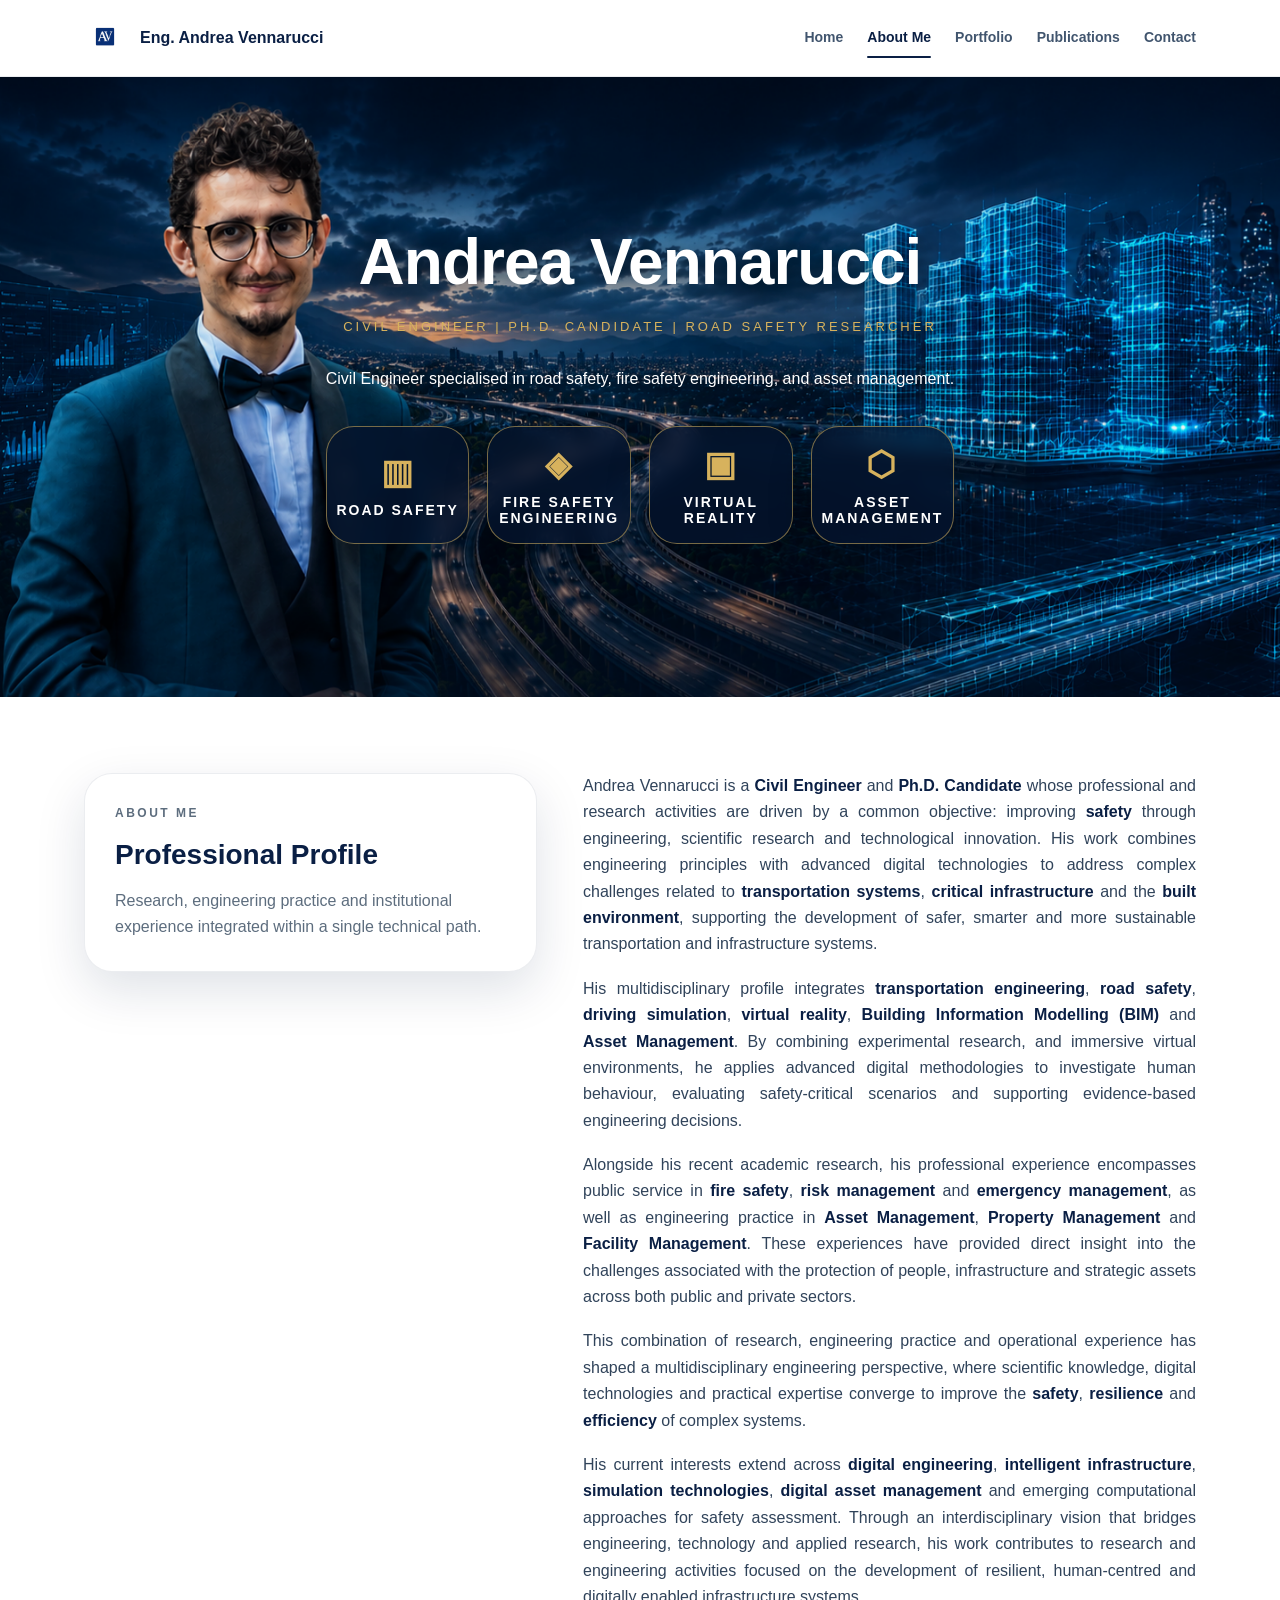
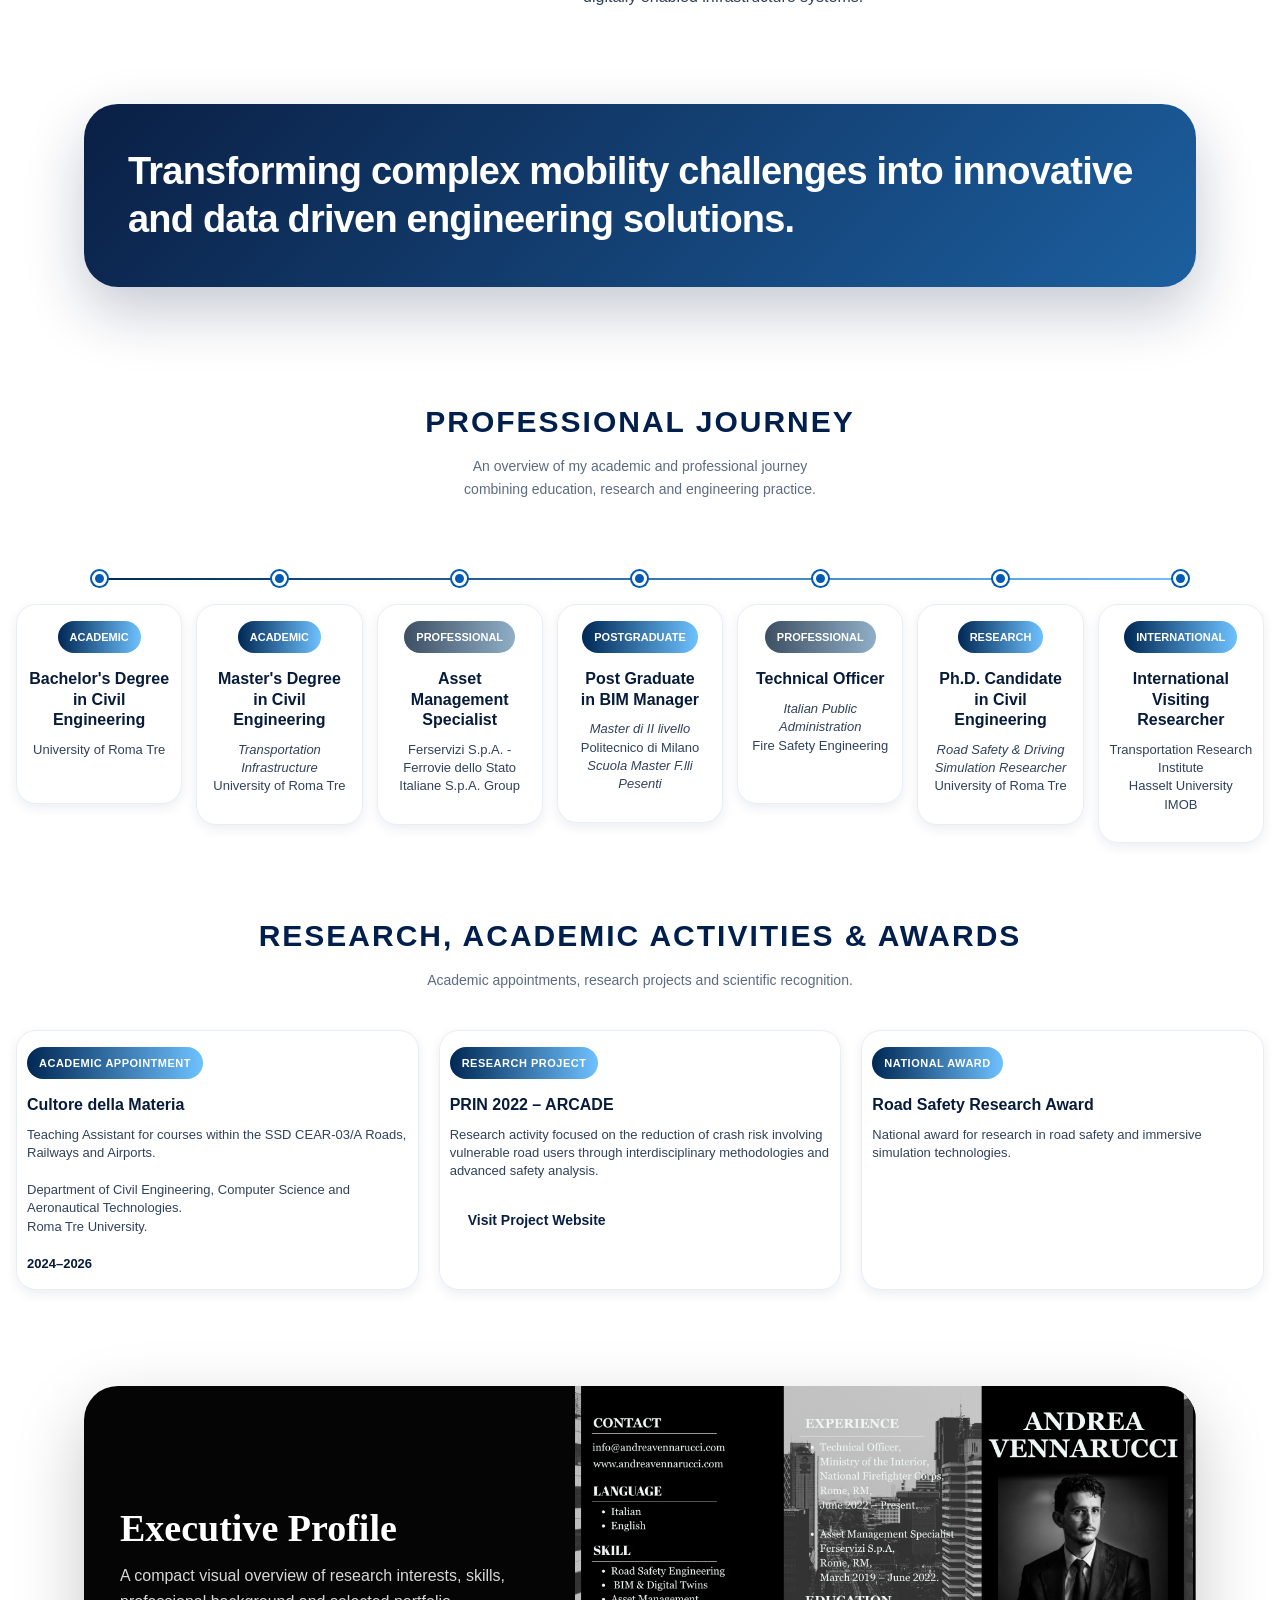
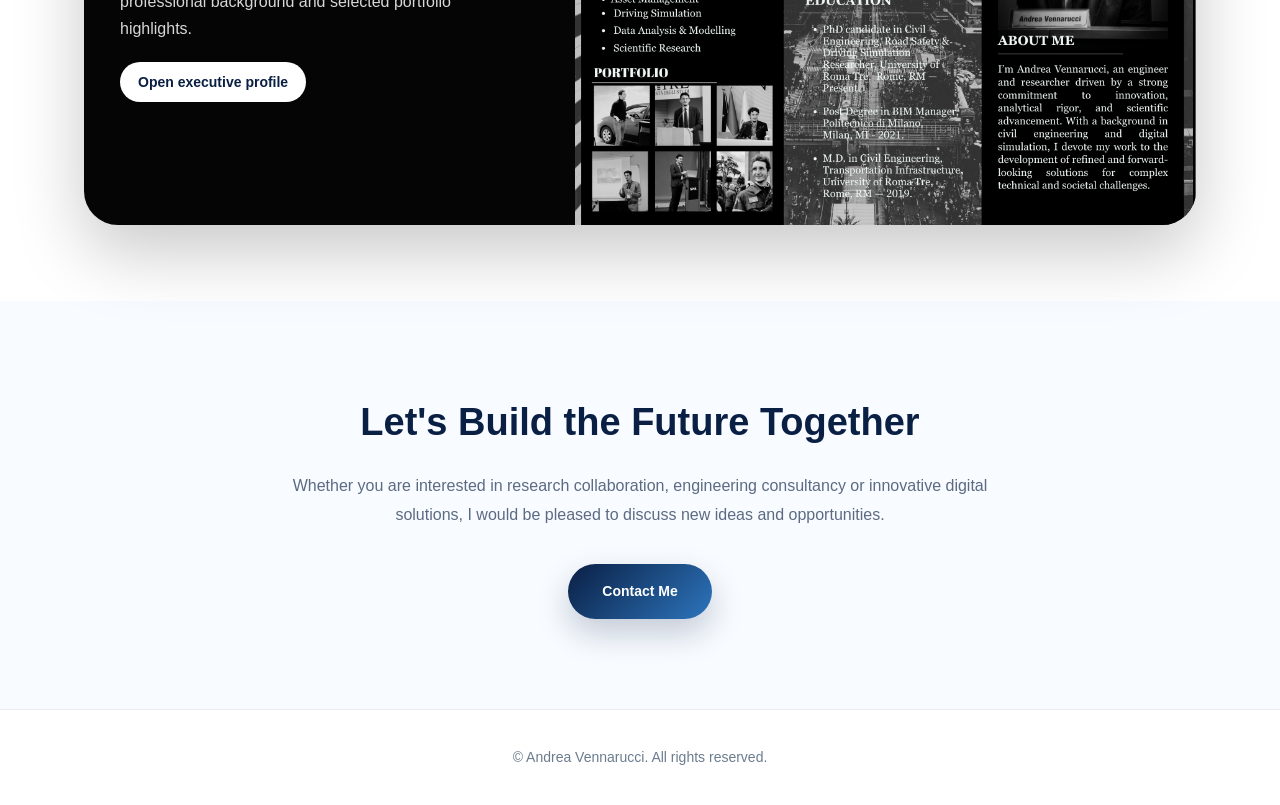
==== commit 37e4ae1a: "Update AboutMe.html" ====
--- a/AboutMe.html
+++ b/AboutMe.html
@@ -1536,6 +1536,9 @@
                         background: #f7fbff;
                         color: #071b3a;
                         font-weight: 600;
+                        text-align: justify;
+                        text-justify:inter-word;
+                       
                     }
 
                     @media (max-width: 900px) {
@@ -1699,7 +1702,7 @@
                         <div class="card" onclick="openJourneyModal('modal-ferservizi')">
                             <div class="date date-professional">PROFESSIONAL</div>
                             <div class="role">Asset Management Specialist</div>
-                            <div class="detail">Major National Infrastructure Group</div>
+                            <div class="detail">Ferservizi S.p.A. - Ferrovie dello Stato Italiane S.p.A. Group</div>
                         </div>
                     </div>
 
@@ -1755,7 +1758,9 @@
                             <strong>Institution:</strong> University of Roma Tre<br>
                             <strong>Field:</strong> Civil Engineering
                             <div class="modal-placeholder">
-                                Bachelor's studies in Civil Engineering with a focus on transportation infrastructure.
+                                Bachelor's Degree in Civil Engineering, providing a comprehensive education in structural engineering, geotechnics, hydraulics, 
+                                transportation engineering, road and railway infrastructure, surveying, construction materials, and infrastructure design, establishing 
+                                the multidisciplinary foundation for advanced studies in transportation systems and digital engineering.
                             </div>
                         </div>
                     </div>
@@ -1770,7 +1775,9 @@
                             <strong>Institution:</strong> University of Roma Tre<br>
                             <strong>Specialisation:</strong> Transportation Infrastructure
                             <div class="modal-placeholder">
-                                Master's studies focused on transportation engineering, driving simulation and road safety research.
+                                Master's Degree in Civil Engineering, specializing in transportation engineering through advanced studies in traffic engineering, 
+                                transport planning, road infrastructure design, pavement engineering, road safety, intelligent transportation systems, and simulation-based 
+                                transportation analysis.
                             </div>
                         </div>
                     </div>
@@ -1784,7 +1791,10 @@
                         <div class="modal-text">
                             <strong>Area:</strong> Asset Management<br>
                             <strong>Context:</strong> Major National Infrastructure Group
-                            <div class="modal-placeholder">Professional experience in strategic asset management, infrastructure analysis and engineering consultancy within a major national infrastructure group.</div>
+                            <div class="modal-placeholder">Professional experience in Asset Management within the FS Italiane Group, gaining expertise in 
+                            Property and Facility Management through the technical and administrative management of corporate real estate assets. Activities included real estate due diligence 
+                            of major railway station complexes in Rome, support for property valuation and disposal processes, analysis of technical documentation, and the application of Building 
+                            Information Modelling (BIM) methodologies to improve the digital management and lifecycle of the real estate portfolio.</div>
                         </div>
                     </div>
                 </div>
@@ -1798,7 +1808,9 @@
                             <strong>Institution:</strong> Politecnico di Milano<br>
                             <strong>Programme:</strong> Master di II livello
                             <div class="modal-placeholder">
-                                Postgraduate education focused on Building Information Modelling and Digital Twin methodologies.
+                                Postgraduate specialization in Building Information Modelling (BIM) and Digital Twin methodologies, pursued concurrently 
+                                with professional experience within the FS Italiane Group as part of a continuous professional 
+                                development path aimed at advancing digital approaches to Asset, Property, and Facility Management.
                             </div>
                         </div>
                     </div>
@@ -1812,7 +1824,9 @@
                         <div class="modal-text">
                             <strong>Area:</strong> Italian Public Administration<br>
                             <strong>Field:</strong> Fire Safety Engineering
-                            <div class="modal-placeholder">Technical activities in fire safety engineering, regulatory compliance and engineering risk assessment within the Italian public administration.</div>
+                            <div class="modal-placeholder">Technical activities within the Italian National Fire and Rescue Service, focusing on fire safety engineering, 
+                            industrial risk assessment, Integrated Environmental 
+                            Authorization (AIA) procedures, and the application of Building Information Modelling (BIM) to fire prevention and technical safety.</div>
                         </div>
                     </div>
                 </div>
@@ -1825,7 +1839,9 @@
                         <div class="modal-text">
                             <strong>Institution:</strong> University of Roma Tre<br>
                             <strong>Research Area:</strong> Road Safety & Driving Simulation
-                            <div class="modal-placeholder">Current research focuses on driving simulation, human factors, virtual reality and transportation safety, in collaboration with national and international research groups.</div>
+                            <div class="modal-placeholder">Research in road safety, human factors, driving simulation, and virtual reality, 
+                            combining experimental research and advanced simulation technologies to investigate human behaviour and support 
+                            the development of safer transportation systems.</div>
                         </div>
                     </div>
                 </div>
@@ -1839,7 +1855,8 @@
                             <strong>Institution:</strong> Transportation Research Institute, Hasselt University<br>
                             <strong>Research Centre:</strong> Instituut voor Mobiliteit – IMOB<br>
                             <strong>Location:</strong> Hasselt, Belgium
-                            <div class="modal-placeholder">Visiting research period dedicated to collaborative research on artificial intelligence, digital engineering methodologies and transportation safety.</div>
+                            <div class="modal-placeholder">International research collaboration aimed at developing AI-driven and BIM-enabled digital methodologies for transportation safety, 
+                            integrating traffic simulation, virtual environments, and intelligent transportation systems.</div>
                         </div>
                     </div>
                 </div>
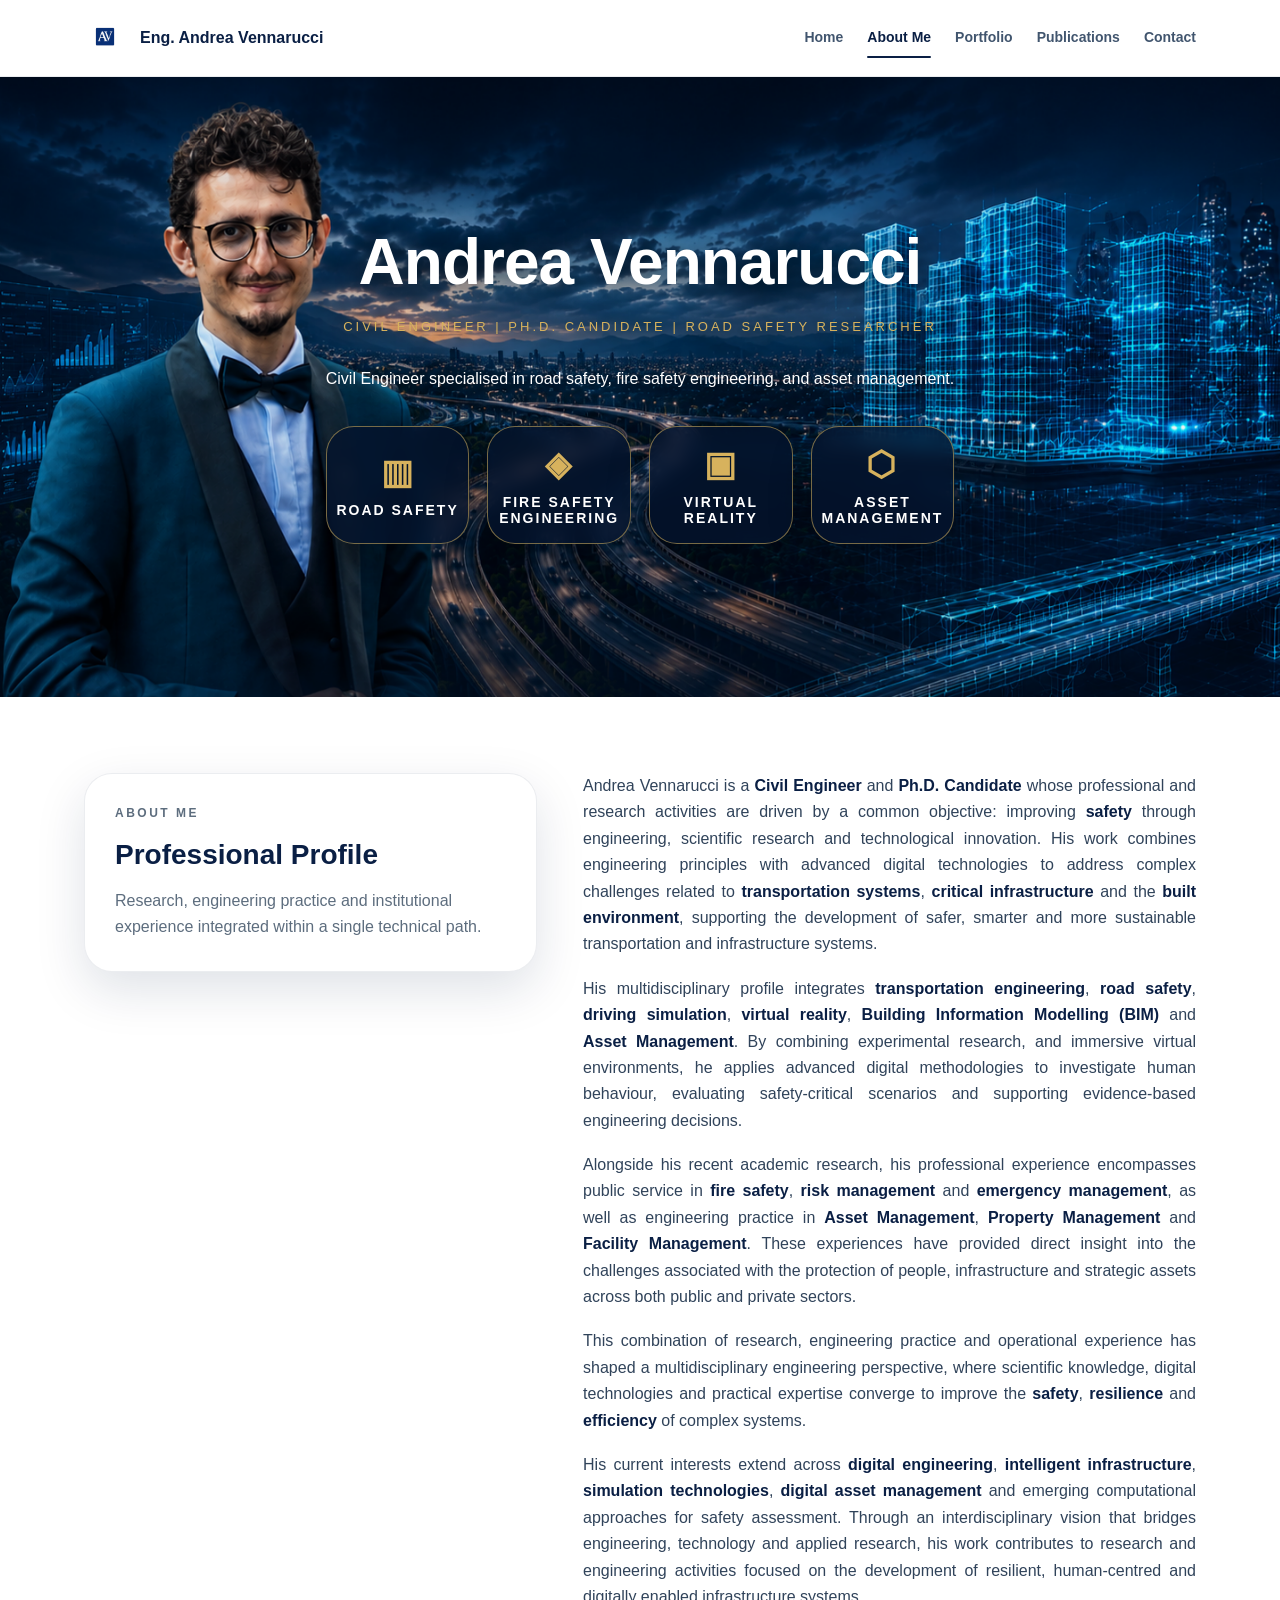
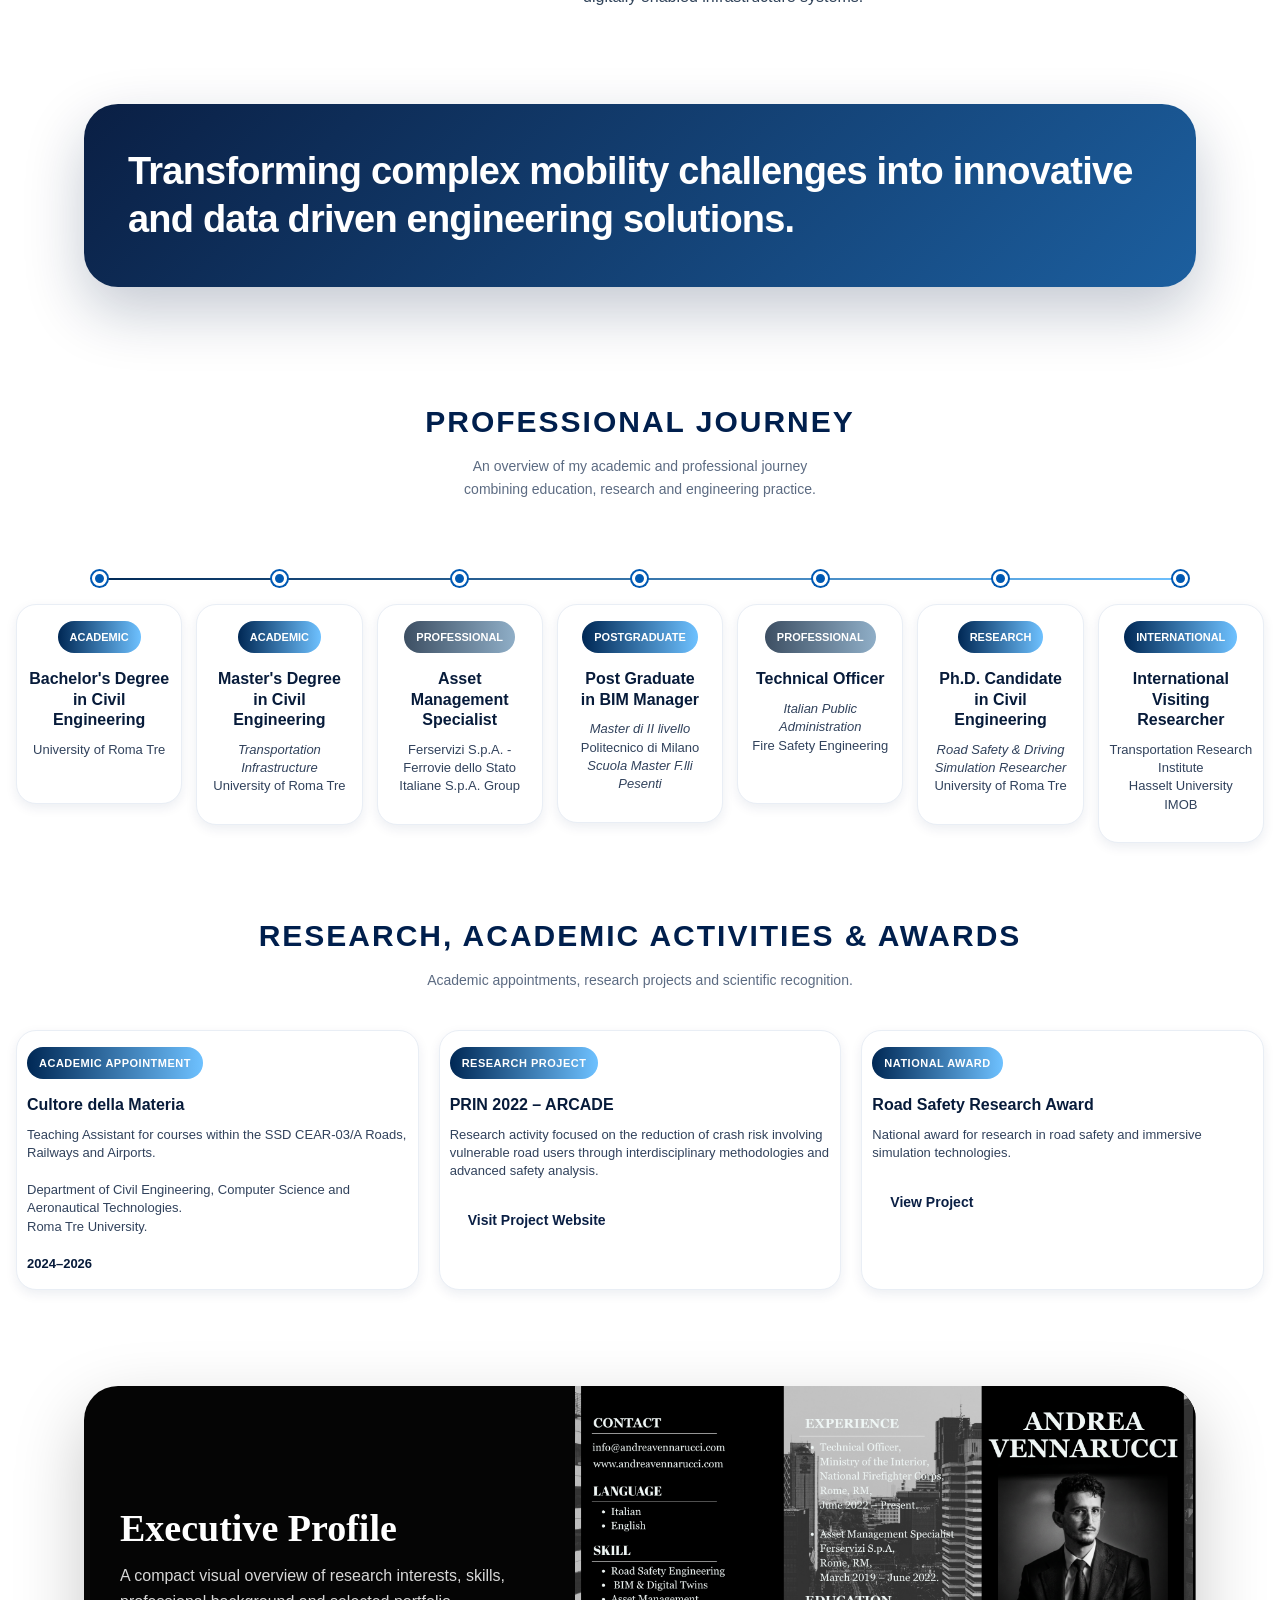
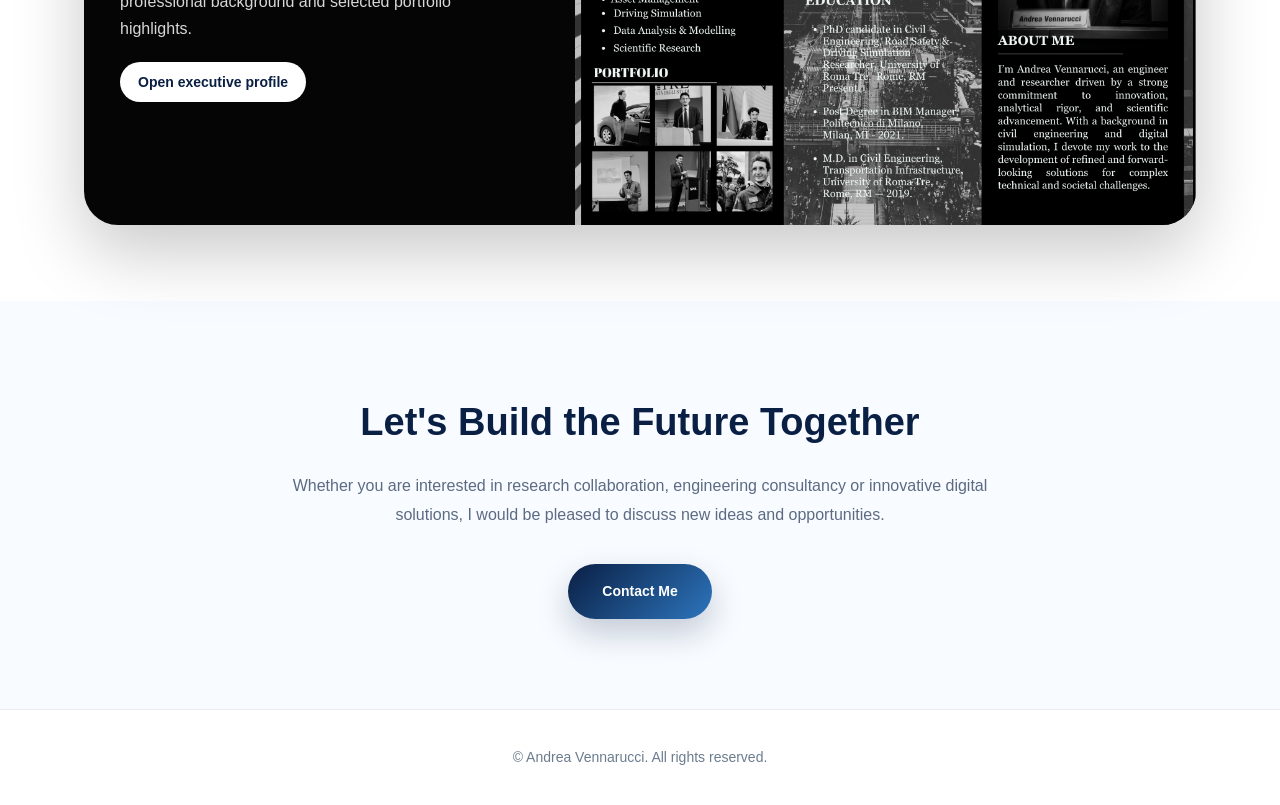
==== commit 161d7998: "Update AboutMe.html" ====
--- a/AboutMe.html
+++ b/AboutMe.html
@@ -2131,6 +2131,10 @@
 
                     <div class="activity-text">
                         National award for research in road safety and immersive simulation technologies.
+                        <br><br>
+                        <a class="button button" href="portfolio.html#road-safety-award">
+                            View Project
+                        </a>
                     </div>
                 </div>
             </div>
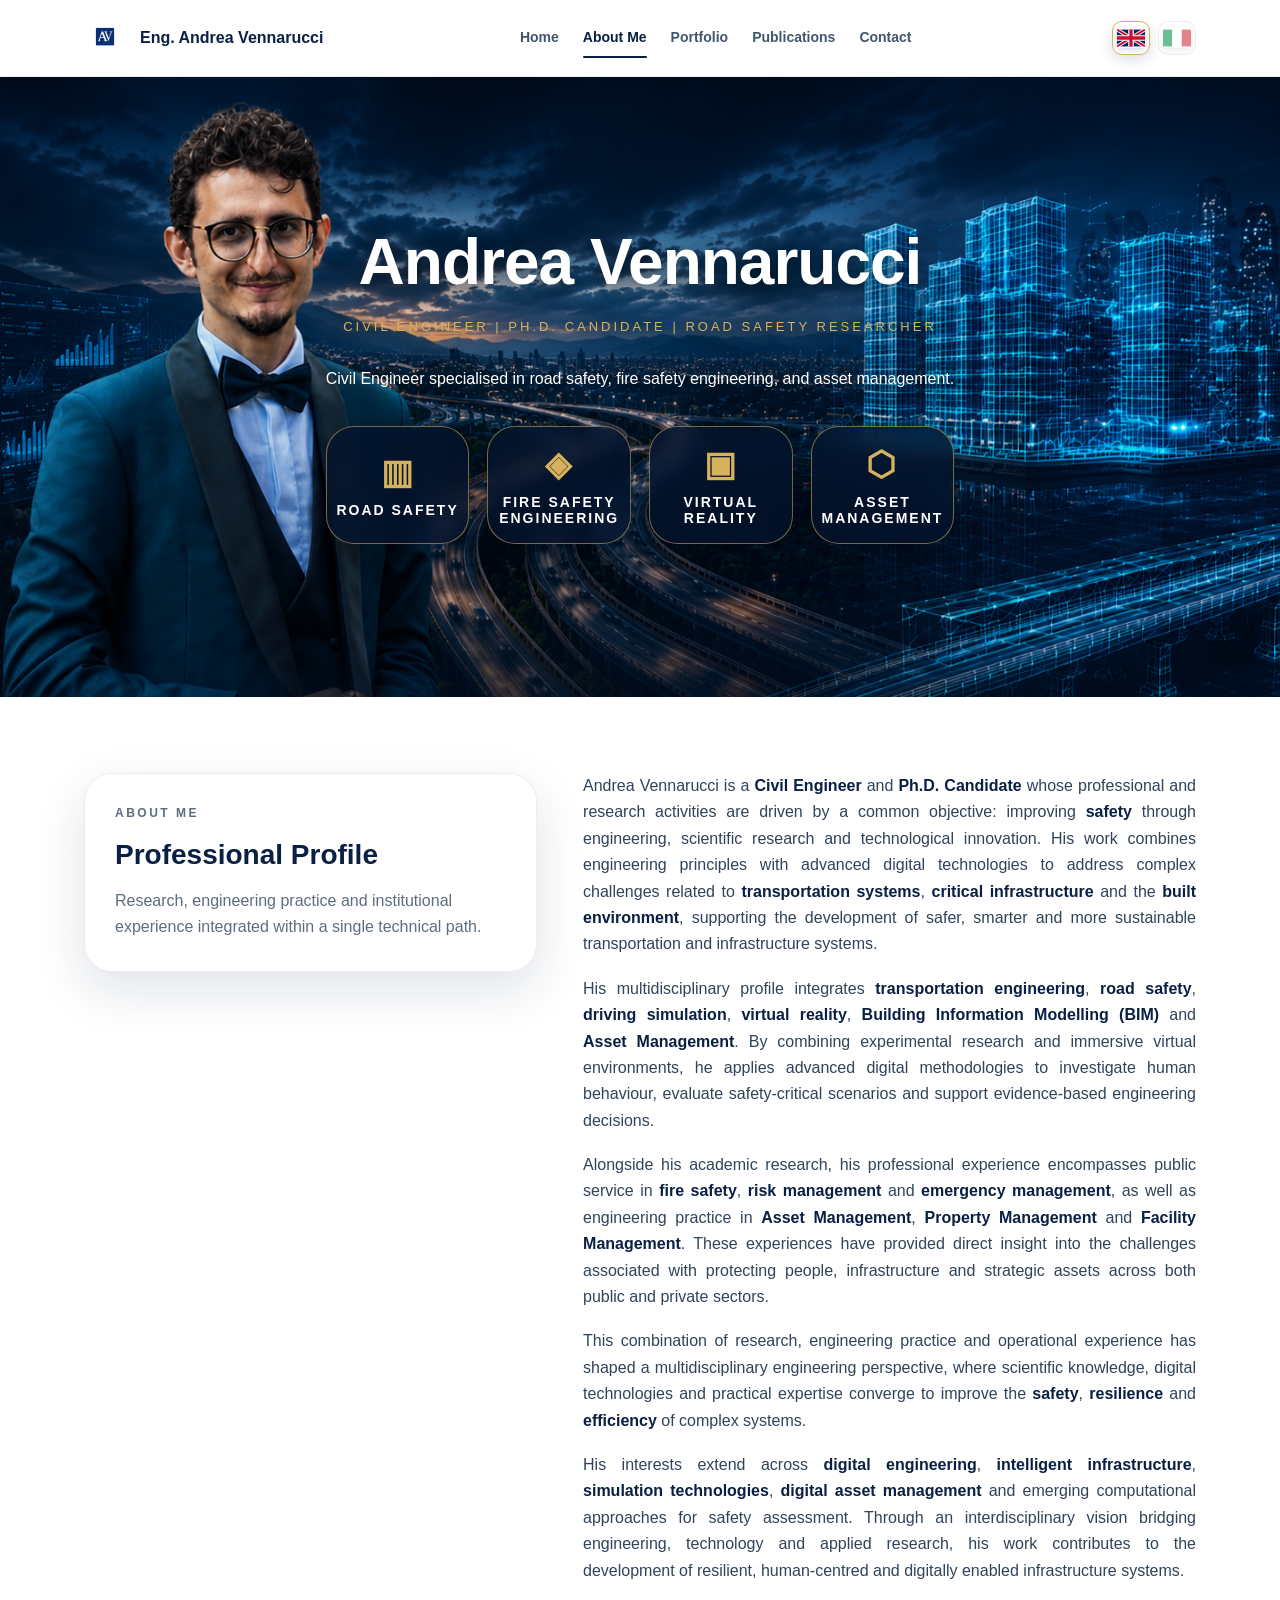
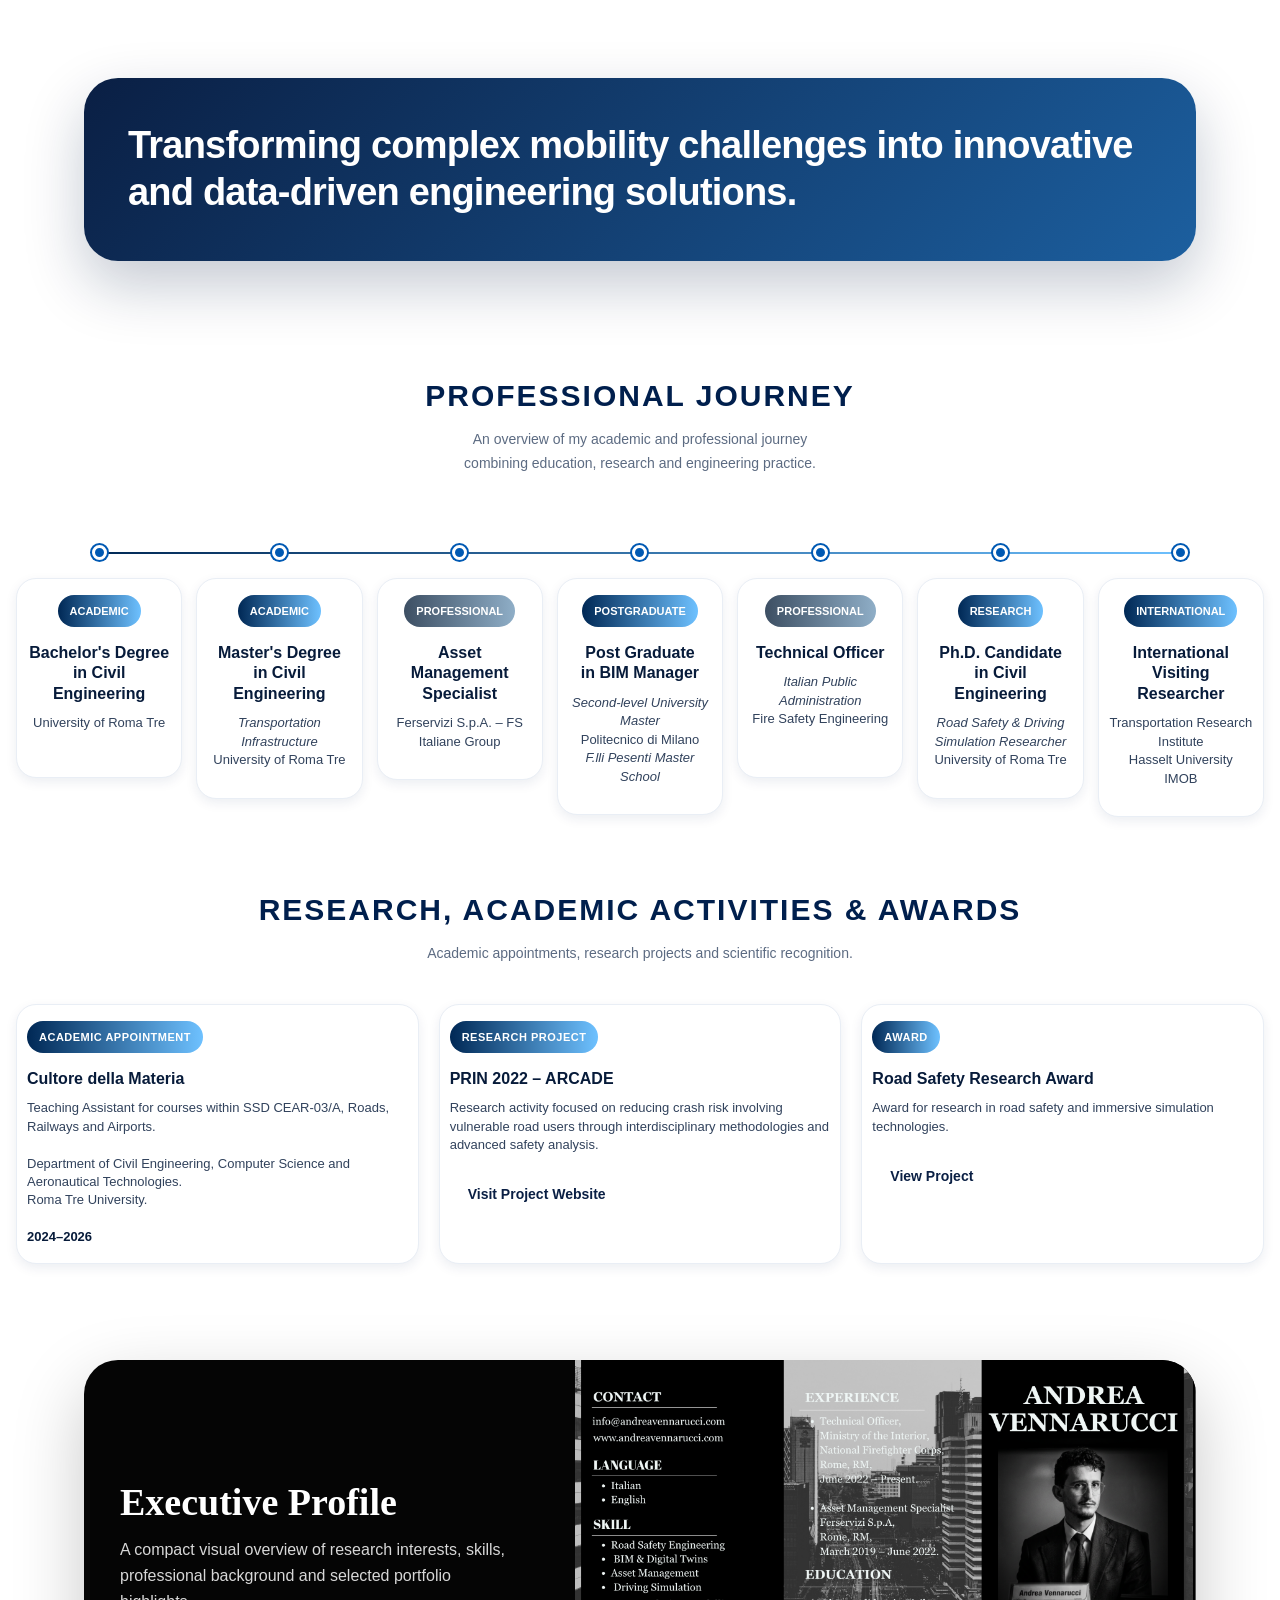
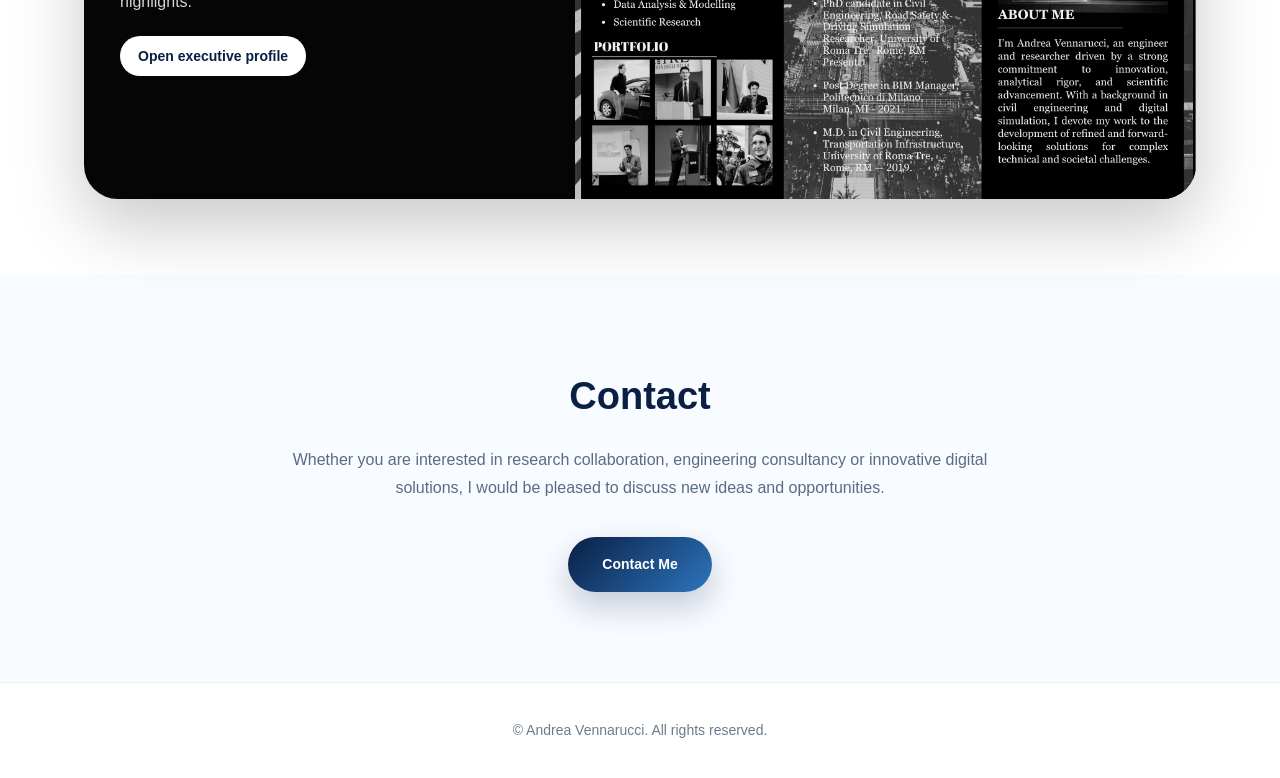
==== commit c126cb42: "Update AboutMe.html" ====
--- a/AboutMe.html
+++ b/AboutMe.html
@@ -116,6 +116,50 @@
                         background: var(--navy);
                         border-radius: 99px;
                     }
+
+
+        .language-switcher {
+            display: flex;
+            align-items: center;
+            gap: 8px;
+            margin-left: 4px;
+        }
+
+        .language-button {
+            width: 38px;
+            height: 34px;
+            padding: 0;
+            border: 1px solid rgba(10,31,68,.14);
+            border-radius: 10px;
+            background: #ffffff;
+            display: inline-flex;
+            align-items: center;
+            justify-content: center;
+            cursor: pointer;
+            opacity: .58;
+            overflow: hidden;
+            transition: opacity .2s ease, transform .2s ease, border-color .2s ease, box-shadow .2s ease;
+        }
+
+            .language-button svg {
+                width: 28px;
+                height: 20px;
+                display: block;
+                border-radius: 3px;
+                box-shadow: 0 2px 6px rgba(10,31,68,.16);
+            }
+
+            .language-button:hover {
+                opacity: 1;
+                transform: translateY(-2px);
+                border-color: rgba(10,31,68,.34);
+            }
+
+            .language-button.active {
+                opacity: 1;
+                border-color: var(--gold);
+                box-shadow: 0 5px 14px rgba(10,31,68,.14);
+            }
 
         .menu-toggle {
             display: none;
@@ -1181,22 +1225,44 @@
                      alt="Andrea Vennarucci"
                      style="width:42px;height:42px;object-fit:contain;">
 
-                <span>Eng. Andrea Vennarucci</span>
+                <span data-i18n="brand">Eng. Andrea Vennarucci</span>
 
             </a>
 
             <div class="nav-links">
 
-                <a href="index.html">Home</a>
-
-                <a class="active" href="AboutMe.html">About Me</a>
-
-                <a href="portfolio.html">Portfolio</a>
-
-                <a href="ScientificPublications.html">Publications</a>
-
-                <a href="Contact.html">Contact</a>
-
+                <a href="index.html" data-i18n="navHome">Home</a>
+
+                <a class="active" href="AboutMe.html" data-i18n="navAbout">About Me</a>
+
+                <a href="portfolio.html" data-i18n="navPortfolio">Portfolio</a>
+
+                <a href="ScientificPublications.html" data-i18n="navPublications">Publications</a>
+
+                <a href="Contact.html" data-i18n="navContact">Contact</a>
+
+            </div>
+
+
+            <div class="language-switcher" aria-label="Language selection">
+                <button class="language-button active" type="button" data-lang="en"
+                        onclick="setLanguage('en')" aria-label="English" title="English">
+                    <svg viewBox="0 0 60 36" aria-hidden="true">
+                        <rect width="60" height="36" fill="#012169"></rect>
+                        <path d="M0 0 L60 36 M60 0 L0 36" stroke="#ffffff" stroke-width="8"></path>
+                        <path d="M0 0 L60 36 M60 0 L0 36" stroke="#c8102e" stroke-width="4"></path>
+                        <path d="M30 0 V36 M0 18 H60" stroke="#ffffff" stroke-width="12"></path>
+                        <path d="M30 0 V36 M0 18 H60" stroke="#c8102e" stroke-width="7"></path>
+                    </svg>
+                </button>
+                <button class="language-button" type="button" data-lang="it"
+                        onclick="setLanguage('it')" aria-label="Italiano" title="Italiano">
+                    <svg viewBox="0 0 60 36" aria-hidden="true">
+                        <rect x="0" width="20" height="36" fill="#009246"></rect>
+                        <rect x="20" width="20" height="36" fill="#ffffff"></rect>
+                        <rect x="40" width="20" height="36" fill="#ce2b37"></rect>
+                    </svg>
+                </button>
             </div>
 
             <button class="menu-toggle"
@@ -1222,30 +1288,30 @@
                 <div class="hero-content">
                     <h1>Andrea Vennarucci</h1>
 
-                    <div class="eyebrow">Civil Engineer | Ph.D. Candidate | Road Safety Researcher</div>
-                    <p style="max-width:760px;margin:0 auto;color:#ffffff;font-size:16px;font-weight:500;text-shadow:0 4px 18px rgba(0,0,0,.65);">Civil Engineer specialised in road safety, fire safety engineering, and asset management.</p>
+                    <div class="eyebrow" data-i18n="heroEyebrow">Civil Engineer | Ph.D. Candidate | Road Safety Researcher</div>
+                    <p style="max-width:760px;margin:0 auto;color:#ffffff;font-size:16px;font-weight:500;text-shadow:0 4px 18px rgba(0,0,0,.65);" data-i18n="heroSubtitle">Civil Engineer specialised in road safety, fire safety engineering, and asset management.</p>
                     <div class="expertise-explorer">
 
                         <div class="expertise-tabs">
 
                             <button class="expertise-tab" type="button" onclick="openExpertiseModal('road')">
                                 <span class="expertise-icon">▥</span>
-                                <span>Road Safety</span>
+                                <span data-i18n="tabRoad">Road Safety</span>
                             </button>
 
                             <button class="expertise-tab" type="button" onclick="openExpertiseModal('fire')">
                                 <span class="expertise-icon">◈</span>
-                                <span>Fire Safety<br>Engineering</span>
+                                <span data-i18n-html="tabFire">Fire Safety<br>Engineering</span>
                             </button>
 
                             <button class="expertise-tab" type="button" onclick="openExpertiseModal('vr')">
                                 <span class="expertise-icon">▣</span>
-                                <span>Virtual<br>Reality</span>
+                                <span data-i18n-html="tabVr">Virtual<br>Reality</span>
                             </button>
 
                             <button class="expertise-tab" type="button" onclick="openExpertiseModal('bim')">
                                 <span class="expertise-icon">⬡</span>
-                                <span>Asset<br>Management</span>
+                                <span data-i18n-html="tabAsset">Asset<br>Management</span>
                             </button>
 
                         </div>
@@ -1258,43 +1324,43 @@
         <section class="section" id="about">
             <div class="profile-grid">
                 <aside class="profile-panel">
-                    <div class="section-kicker">About Me</div>
-                    <h2>Professional Profile</h2>
-                    <p>Research, engineering practice and institutional experience integrated within a single technical path.</p>
+                    <div class="section-kicker" data-i18n="aboutKicker">About Me</div>
+                    <h2 data-i18n="profileTitle">Professional Profile</h2>
+                    <p data-i18n="profileLead">Research, engineering practice and institutional experience integrated within a single technical path.</p>
                 </aside>
                 <div class="profile-copy">
-                    <p>
+                    <p data-i18n-html="profileP1">
                         Andrea Vennarucci is a <span class="keyword">Civil Engineer</span> and <span class="keyword">Ph.D. Candidate</span> whose professional and research activities are driven by a common objective:
                         improving <span class="keyword">safety</span> through engineering, scientific research and technological innovation.
                         His work combines engineering principles with advanced digital technologies to address complex challenges related to <span class="keyword">transportation systems</span>,
-                        <span class="keyword">critical infrastructure</span> and the <span class="keyword">built environment</span>, supporting the development of safer, smarter and more sustainable transportation and 
+                        <span class="keyword">critical infrastructure</span> and the <span class="keyword">built environment</span>, supporting the development of safer, smarter and more sustainable transportation and
                         infrastructure systems.
                     </p>
 
-                    <p>
+                    <p data-i18n-html="profileP2">
                         His multidisciplinary profile integrates <span class="keyword">transportation engineering</span>, <span class="keyword">road safety</span>, <span class="keyword">driving simulation</span>,
                         <span class="keyword">virtual reality</span>, <span class="keyword">Building Information Modelling (BIM)</span> and <span class="keyword">Asset Management</span>.
                         By combining experimental research, and immersive virtual environments, he applies advanced digital methodologies to  investigate human behaviour, evaluating safety-critical scenarios and
                         supporting evidence-based engineering decisions.
                     </p>
 
-                    <p>
-                        Alongside his recent academic research, his professional experience encompasses public service in <span class="keyword">fire safety</span>, <span class="keyword">risk management</span> and 
-                        <span class="keyword">emergency management</span>, as well as engineering practice in <span class="keyword">Asset Management</span>, <span class="keyword">Property Management</span> and 
-                        <span class="keyword">Facility Management</span>. These experiences have provided direct insight into the challenges associated with the protection of people, 
+                    <p data-i18n-html="profileP3">
+                        Alongside his recent academic research, his professional experience encompasses public service in <span class="keyword">fire safety</span>, <span class="keyword">risk management</span> and
+                        <span class="keyword">emergency management</span>, as well as engineering practice in <span class="keyword">Asset Management</span>, <span class="keyword">Property Management</span> and
+                        <span class="keyword">Facility Management</span>. These experiences have provided direct insight into the challenges associated with the protection of people,
                         infrastructure and strategic assets across both public and private sectors.
                     </p>
 
-                    <p>
-                        This combination of research, engineering practice and operational experience has shaped a multidisciplinary engineering perspective, 
+                    <p data-i18n-html="profileP4">
+                        This combination of research, engineering practice and operational experience has shaped a multidisciplinary engineering perspective,
                         where scientific knowledge, digital technologies and practical expertise converge to improve the <span class="keyword">safety</span>, <span class="keyword">resilience</span> and
                         <span class="keyword">efficiency</span> of complex systems.
                     </p>
 
-                    <p>
+                    <p data-i18n-html="profileP5">
                         His current interests extend across <span class="keyword">digital engineering</span>, <span class="keyword">intelligent infrastructure</span>, <span class="keyword">simulation technologies</span>,
                         <span class="keyword">digital asset management</span> and emerging computational approaches for safety assessment.
-                        Through an interdisciplinary vision that bridges engineering, technology and applied research, his work contributes to research and engineering activities focused on the development of resilient, 
+                        Through an interdisciplinary vision that bridges engineering, technology and applied research, his work contributes to research and engineering activities focused on the development of resilient,
                         human-centred and digitally enabled infrastructure systems.
                     </p>
 
@@ -1304,7 +1370,7 @@
 
         <section class="quote">
             <div class="quote-box">
-                <p>Transforming complex mobility challenges into innovative and data driven engineering solutions.</p>
+                <p data-i18n="quote">Transforming complex mobility challenges into innovative and data driven engineering solutions.</p>
             </div>
         </section>
 
@@ -1395,7 +1461,7 @@
                     }
 
                         .card::after {
-                            content: "Click to explore →";
+                            content: var(--journey-hint, "Click to explore →");
                             position: absolute;
                             bottom: 4px;
                             right: 14px;
@@ -1537,8 +1603,7 @@
                         color: #071b3a;
                         font-weight: 600;
                         text-align: justify;
-                        text-justify:inter-word;
-                       
+                        text-justify: inter-word;
                     }
 
                     @media (max-width: 900px) {
@@ -1670,8 +1735,8 @@
                     }
                 </style>
 
-                <div class="journey-title">Professional Journey</div>
-                <div class="journey-subtitle">
+                <div class="journey-title" data-i18n="journeyTitle">Professional Journey</div>
+                <div class="journey-subtitle" data-i18n-html="journeySubtitle">
                     An overview of my academic and professional journey<br>
                     combining education, research and engineering practice.
                 </div>
@@ -1681,68 +1746,68 @@
                     <div class="journey-item">
                         <div class="dot"></div>
                         <div class="card" onclick="openJourneyModal('modal-bachelor')">
-                            <div class="date date-academic">ACADEMIC</div>
-                            <div class="role">Bachelor's Degree<br>in Civil Engineering</div>
-                            <div class="detail">University of Roma Tre</div>
+                            <div class="date date-academic" data-i18n="tagAcademic">ACADEMIC</div>
+                            <div class="role" data-i18n-html="journeyBachelor">Bachelor's Degree<br>in Civil Engineering</div>
+                            <div class="detail" data-i18n-html="romaTre">University of Roma Tre</div>
                         </div>
                     </div>
 
                     <div class="journey-item">
                         <div class="dot"></div>
                         <div class="card" onclick="openJourneyModal('modal-master')">
-                            <div class="date date-academic">ACADEMIC</div>
-                            <div class="role">Master's Degree<br>in Civil Engineering</div>
-                            <div class="detail italic">Transportation Infrastructure</div>
-                            <div class="detail">University of Roma Tre</div>
+                            <div class="date date-academic" data-i18n="tagAcademic">ACADEMIC</div>
+                            <div class="role" data-i18n-html="journeyMaster">Master's Degree<br>in Civil Engineering</div>
+                            <div class="detail italic" data-i18n-html="transportInfrastructure">Transportation Infrastructure</div>
+                            <div class="detail" data-i18n="romaTre">University of Roma Tre</div>
                         </div>
                     </div>
 
                     <div class="journey-item">
                         <div class="dot"></div>
                         <div class="card" onclick="openJourneyModal('modal-ferservizi')">
-                            <div class="date date-professional">PROFESSIONAL</div>
-                            <div class="role">Asset Management Specialist</div>
-                            <div class="detail">Ferservizi S.p.A. - Ferrovie dello Stato Italiane S.p.A. Group</div>
+                            <div class="date date-professional" data-i18n="tagProfessional">PROFESSIONAL</div>
+                            <div class="role" data-i18n-html="journeyFerservizi">Asset Management Specialist</div>
+                            <div class="detail" data-i18n="ferserviziGroup">Ferservizi S.p.A. - Ferrovie dello Stato Italiane S.p.A. Group</div>
                         </div>
                     </div>
 
                     <div class="journey-item">
                         <div class="dot"></div>
                         <div class="card" onclick="openJourneyModal('modal-bim')">
-                            <div class="date date-academic">POSTGRADUATE</div>
-                            <div class="role">Post Graduate<br>in BIM Manager</div>
-                            <div class="detail italic">Master di II livello</div>
-                            <div class="detail">Politecnico di Milano <br><em>Scuola Master F.lli Pesenti</em></div>
+                            <div class="date date-academic" data-i18n="tagPostgraduate">POSTGRADUATE</div>
+                            <div class="role" data-i18n-html="journeyBim">Post Graduate<br>in BIM Manager</div>
+                            <div class="detail italic" data-i18n="secondLevelMaster">Master di II livello</div>
+                            <div class="detail" data-i18n-html="polimiSchool">Politecnico di Milano <br><em>Scuola Master F.lli Pesenti</em></div>
                         </div>
                     </div>
 
                     <div class="journey-item">
                         <div class="dot"></div>
                         <div class="card" onclick="openJourneyModal('modal-cnvvf')">
-                            <div class="date date-professional">PROFESSIONAL</div>
-                            <div class="role">Technical Officer</div>
-                            <div class="detail"><em>Italian Public Administration</em></div>
-                            <div class="detail">Fire Safety Engineering</div>
+                            <div class="date date-professional" data-i18n="tagProfessional">PROFESSIONAL</div>
+                            <div class="role" data-i18n-html="journeyOfficer">Technical Officer</div>
+                            <div class="detail" data-i18n-html="italianPublicAdministration"><em>Italian Public Administration</em></div>
+                            <div class="detail" data-i18n-html="fireSafetyEngineering">Fire Safety Engineering</div>
                         </div>
                     </div>
 
                     <div class="journey-item">
                         <div class="dot"></div>
                         <div class="card" onclick="openJourneyModal('modal-phd')">
-                            <div class="date date-academic">RESEARCH</div>
-                            <div class="role">Ph.D. Candidate<br>in Civil Engineering</div>
-                            <div class="detail italic">Road Safety & Driving Simulation Researcher</div>
-                            <div class="detail">University of Roma Tre</div>
+                            <div class="date date-academic" data-i18n="tagResearch">RESEARCH</div>
+                            <div class="role" data-i18n-html="journeyPhd">Ph.D. Candidate<br>in Civil Engineering</div>
+                            <div class="detail italic" data-i18n-html="roadResearcher">Road Safety & Driving Simulation Researcher</div>
+                            <div class="detail" data-i18n="romaTre">University of Roma Tre</div>
                         </div>
                     </div>
 
                     <div class="journey-item">
                         <div class="dot"></div>
                         <div class="card" onclick="openJourneyModal('modal-hasselt')">
-                            <div class="date date-academic">INTERNATIONAL</div>
-                            <div class="role">International Visiting Researcher</div>
-                            <div class="detail">Transportation Research Institute</div>
-                            <div class="detail">Hasselt University</div>
+                            <div class="date date-academic" data-i18n="tagInternational">INTERNATIONAL</div>
+                            <div class="role" data-i18n-html="journeyVisiting">International Visiting Researcher</div>
+                            <div class="detail" data-i18n-html="transportInstitute">Transportation Research Institute</div>
+                            <div class="detail" data-i18n-html="hasseltUniversity">Hasselt University</div>
                             <div class="detail">IMOB</div>
                         </div>
                     </div>
@@ -1752,16 +1817,16 @@
                 <div id="modal-bachelor" class="journey-modal">
                     <div class="journey-modal-content">
                         <span class="journey-modal-close" onclick="closeJourneyModal('modal-bachelor')">&times;</span>
-                        <div class="modal-tag">Academic Path</div>
-                        <div class="modal-title">Bachelor's Degree in Civil Engineering</div>
-                        <div class="modal-text">
+                        <div class="modal-tag" data-i18n="modalBachelorTag">Academic Path</div>
+                        <div class="modal-title" data-i18n="modalBachelorTitle">Bachelor's Degree in Civil Engineering</div>
+                        <div class="modal-text" data-i18n-html="modalBachelorMeta">
                             <strong>Institution:</strong> University of Roma Tre<br>
                             <strong>Field:</strong> Civil Engineering
-                            <div class="modal-placeholder">
-                                Bachelor's Degree in Civil Engineering, providing a comprehensive education in structural engineering, geotechnics, hydraulics, 
-                                transportation engineering, road and railway infrastructure, surveying, construction materials, and infrastructure design, establishing 
-                                the multidisciplinary foundation for advanced studies in transportation systems and digital engineering.
-                            </div>
+                        </div>
+                        <div class="modal-placeholder" data-i18n="modalBachelorText">
+                            Bachelor's Degree in Civil Engineering, providing a comprehensive education in structural engineering, geotechnics, hydraulics,
+                            transportation engineering, road and railway infrastructure, surveying, construction materials, and infrastructure design, establishing
+                            the multidisciplinary foundation for advanced studies in transportation systems and digital engineering.
                         </div>
                     </div>
                 </div>
@@ -1769,16 +1834,16 @@
                 <div id="modal-master" class="journey-modal">
                     <div class="journey-modal-content">
                         <span class="journey-modal-close" onclick="closeJourneyModal('modal-master')">&times;</span>
-                        <div class="modal-tag">Academic Path</div>
-                        <div class="modal-title">Master's Degree in Civil Engineering</div>
-                        <div class="modal-text">
+                        <div class="modal-tag" data-i18n="modalMasterTag">Academic Path</div>
+                        <div class="modal-title" data-i18n="modalMasterTitle">Master's Degree in Civil Engineering</div>
+                        <div class="modal-text" data-i18n-html="modalMasterMeta">
                             <strong>Institution:</strong> University of Roma Tre<br>
                             <strong>Specialisation:</strong> Transportation Infrastructure
-                            <div class="modal-placeholder">
-                                Master's Degree in Civil Engineering, specializing in transportation engineering through advanced studies in traffic engineering, 
-                                transport planning, road infrastructure design, pavement engineering, road safety, intelligent transportation systems, and simulation-based 
-                                transportation analysis.
-                            </div>
+                        </div>
+                        <div class="modal-placeholder" data-i18n="modalMasterText">
+                            Master's Degree in Civil Engineering, specializing in transportation engineering through advanced studies in traffic engineering,
+                            transport planning, road infrastructure design, pavement engineering, road safety, intelligent transportation systems, and simulation-based
+                            transportation analysis.
                         </div>
                     </div>
                 </div>
@@ -1786,15 +1851,17 @@
                 <div id="modal-ferservizi" class="journey-modal">
                     <div class="journey-modal-content">
                         <span class="journey-modal-close" onclick="closeJourneyModal('modal-ferservizi')">&times;</span>
-                        <div class="modal-tag">Professional Experience</div>
-                        <div class="modal-title">Asset Management Specialist</div>
-                        <div class="modal-text">
+                        <div class="modal-tag" data-i18n="modalFsTag">Professional Experience</div>
+                        <div class="modal-title" data-i18n="modalFsTitle">Asset Management Specialist</div>
+                        <div class="modal-text" data-i18n-html="modalFsMeta">
                             <strong>Area:</strong> Asset Management<br>
                             <strong>Context:</strong> Major National Infrastructure Group
-                            <div class="modal-placeholder">Professional experience in Asset Management within the FS Italiane Group, gaining expertise in 
-                            Property and Facility Management through the technical and administrative management of corporate real estate assets. Activities included real estate due diligence 
-                            of major railway station complexes in Rome, support for property valuation and disposal processes, analysis of technical documentation, and the application of Building 
-                            Information Modelling (BIM) methodologies to improve the digital management and lifecycle of the real estate portfolio.</div>
+                        </div>
+                        <div class="modal-placeholder" data-i18n="modalFsText">
+                            Professional experience in Asset Management within the FS Italiane Group, gaining expertise in
+                            Property and Facility Management through the technical and administrative management of corporate real estate assets. Activities included real estate due diligence
+                            of major railway station complexes in Rome, support for property valuation and disposal processes, analysis of technical documentation, and the application of Building
+                            Information Modelling (BIM) methodologies to improve the digital management and lifecycle of the real estate portfolio.
                         </div>
                     </div>
                 </div>
@@ -1802,16 +1869,16 @@
                 <div id="modal-bim" class="journey-modal">
                     <div class="journey-modal-content">
                         <span class="journey-modal-close" onclick="closeJourneyModal('modal-bim')">&times;</span>
-                        <div class="modal-tag">Postgraduate Education</div>
-                        <div class="modal-title">Post Graduate in BIM Manager</div>
-                        <div class="modal-text">
+                        <div class="modal-tag" data-i18n="modalBimTag">Postgraduate Education</div>
+                        <div class="modal-title" data-i18n="modalBimTitle">Post Graduate in BIM Manager</div>
+                        <div class="modal-text" data-i18n-html="modalBimMeta">
                             <strong>Institution:</strong> Politecnico di Milano<br>
                             <strong>Programme:</strong> Master di II livello
-                            <div class="modal-placeholder">
-                                Postgraduate specialization in Building Information Modelling (BIM) and Digital Twin methodologies, pursued concurrently 
-                                with professional experience within the FS Italiane Group as part of a continuous professional 
-                                development path aimed at advancing digital approaches to Asset, Property, and Facility Management.
-                            </div>
+                        </div>
+                        <div class="modal-placeholder" data-i18n="modalBimText">
+                            Postgraduate specialization in Building Information Modelling (BIM) and Digital Twin methodologies, pursued concurrently
+                            with professional experience within the FS Italiane Group as part of a continuous professional
+                            development path aimed at advancing digital approaches to Asset, Property, and Facility Management.
                         </div>
                     </div>
                 </div>
@@ -1819,14 +1886,16 @@
                 <div id="modal-cnvvf" class="journey-modal">
                     <div class="journey-modal-content">
                         <span class="journey-modal-close" onclick="closeJourneyModal('modal-cnvvf')">&times;</span>
-                        <div class="modal-tag">Public Service</div>
-                        <div class="modal-title">Technical Officer</div>
-                        <div class="modal-text">
+                        <div class="modal-tag" data-i18n="modalFireTag">Public Service</div>
+                        <div class="modal-title" data-i18n="modalFireTitle">Technical Officer</div>
+                        <div class="modal-text" data-i18n-html="modalFireMeta">
                             <strong>Area:</strong> Italian Public Administration<br>
                             <strong>Field:</strong> Fire Safety Engineering
-                            <div class="modal-placeholder">Technical activities within the Italian National Fire and Rescue Service, focusing on fire safety engineering, 
-                            industrial risk assessment, Integrated Environmental 
-                            Authorization (AIA) procedures, and the application of Building Information Modelling (BIM) to fire prevention and technical safety.</div>
+                        </div>
+                        <div class="modal-placeholder" data-i18n="modalFireText">
+                            Technical activities within the Italian National Fire and Rescue Service, focusing on fire safety engineering,
+                            industrial risk assessment, Integrated Environmental
+                            Authorization (AIA) procedures, and the application of Building Information Modelling (BIM) to fire prevention and technical safety.
                         </div>
                     </div>
                 </div>
@@ -1834,14 +1903,16 @@
                 <div id="modal-phd" class="journey-modal">
                     <div class="journey-modal-content">
                         <span class="journey-modal-close" onclick="closeJourneyModal('modal-phd')">&times;</span>
-                        <div class="modal-tag">Doctoral Research</div>
-                        <div class="modal-title">Ph.D. Candidate in Civil Engineering</div>
-                        <div class="modal-text">
+                        <div class="modal-tag" data-i18n="modalPhdTag">Doctoral Research</div>
+                        <div class="modal-title" data-i18n="modalPhdTitle">Ph.D. Candidate in Civil Engineering</div>
+                        <div class="modal-text" data-i18n-html="modalPhdMeta">
                             <strong>Institution:</strong> University of Roma Tre<br>
                             <strong>Research Area:</strong> Road Safety & Driving Simulation
-                            <div class="modal-placeholder">Research in road safety, human factors, driving simulation, and virtual reality, 
-                            combining experimental research and advanced simulation technologies to investigate human behaviour and support 
-                            the development of safer transportation systems.</div>
+                        </div>
+                        <div class="modal-placeholder" data-i18n="modalPhdText">
+                            Research in road safety, human factors, driving simulation, and virtual reality,
+                            combining experimental research and advanced simulation technologies to investigate human behaviour and support
+                            the development of safer transportation systems.
                         </div>
                     </div>
                 </div>
@@ -1849,14 +1920,16 @@
                 <div id="modal-hasselt" class="journey-modal">
                     <div class="journey-modal-content">
                         <span class="journey-modal-close" onclick="closeJourneyModal('modal-hasselt')">&times;</span>
-                        <div class="modal-tag">International Research</div>
-                        <div class="modal-title">International Visiting Researcher</div>
-                        <div class="modal-text">
+                        <div class="modal-tag" data-i18n="modalHasseltTag">International Research</div>
+                        <div class="modal-title" data-i18n="modalHasseltTitle">International Visiting Researcher</div>
+                        <div class="modal-text" data-i18n-html="modalHasseltMeta">
                             <strong>Institution:</strong> Transportation Research Institute, Hasselt University<br>
                             <strong>Research Centre:</strong> Instituut voor Mobiliteit – IMOB<br>
                             <strong>Location:</strong> Hasselt, Belgium
-                            <div class="modal-placeholder">International research collaboration aimed at developing AI-driven and BIM-enabled digital methodologies for transportation safety, 
-                            integrating traffic simulation, virtual environments, and intelligent transportation systems.</div>
+                        </div>
+                        <div class="modal-placeholder" data-i18n="modalHasseltText">
+                            International research collaboration aimed at developing AI-driven and BIM-enabled digital methodologies for transportation safety,
+                            integrating traffic simulation, virtual environments, and intelligent transportation systems.
                         </div>
                     </div>
                 </div>
@@ -1880,37 +1953,62 @@
                     });
 
                     const expertiseData = {
-                        road: {
-                            tag: "Area of Expertise",
-                            title: "Road Safety",
-                            text: "Academic and research expertise in road safety engineering, focusing on road infrastructure safety, transportation safety assessment and the identification of safety-critical issues affecting the entire road network. Particular attention is devoted to vulnerable road users and to the development of engineering methodologies supporting safer, more resilient and sustainable transportation systems.sis of road user behaviour, traffic interactions and safety-critical scenarios through data-driven and simulation-based approaches.",
-                            details: ["Safety Analysis", "Traffic Simulation", "User Behaviour", "Human Factors"]
+                        en: {
+                            road: {
+                                tag: "Area of Expertise",
+                                title: "Road Safety",
+                                text: "Academic and research expertise in road safety engineering, focusing on road infrastructure safety, transportation safety assessment and the identification of safety-critical issues affecting the entire road network. Particular attention is devoted to vulnerable road users and to the development of engineering methodologies supporting safer, more resilient and sustainable transportation systems through data-driven and simulation-based approaches.",
+                                details: ["Safety Analysis", "Traffic Simulation", "User Behaviour", "Human Factors"]
+                            },
+                            fire: {
+                                tag: "Area of Expertise",
+                                title: "Fire Safety Engineering",
+                                text: "Expertise in fire safety engineering encompassing fire prevention, fire risk assessment, regulatory compliance and the safety evaluation of buildings and complex infrastructures. Professional experience integrates operational emergency management with engineering approaches to fire protection and life safety.",
+                                details: ["Fire Prevention", "Risk Assessment", "Emergency Management", "Regulatory Compliance"]
+                            },
+                            vr: {
+                                tag: "Area of Expertise",
+                                title: "Virtual Reality",
+                                text: "Expertise in virtual reality, immersive simulation and software development, including the design and implementation of interactive virtual environments, driving simulators, multi-user experiences and metaverse applications. Activities encompass real-time programming, system integration, co-simulation and the development of advanced digital platforms for engineering, research and professional training.",
+                                details: ["Driving Simulation", "Immersive Environments", "Unity Development", "Co-simulation"]
+                            },
+                            bim: {
+                                tag: "Area of Expertise",
+                                title: "Asset Management",
+                                text: "Professional expertise in asset management, technical due diligence and real estate engineering, developed through the technical management and enhancement of large property portfolios. Activities include building condition assessment, technical support for high-value real estate transactions, and the application of BIM methodologies and Digital Twin technologies for property and facility management.",
+                                details: ["Facility Management", "Due Diligence", "Property Management", "BIM & Digital Twins"]
+                            }
                         },
-
-                        fire: {
-                            tag: "Area of Expertise",
-                            title: "Fire Safety Engineering",
-                            text: "Expertise in fire safety engineering encompassing fire prevention, fire risk assessment, regulatory compliance and the safety evaluation of buildings and complex infrastructures. Professional experience integrates operational emergency management with engineering approaches to fire protection and life safety.",
-                            details: ["Fire Prevention", "Risk Assessment", "Emergency Management", "Regulatory Compliance"]
-                        },
-
-                        vr: {
-                            tag: "Area of Expertise",
-                            title: "Virtual Reality",
-                            text: "Expertise in virtual reality, immersive simulation and software development, including the design and implementation of interactive virtual environments, driving simulators, multi-user experiences and metaverse applications. Activities encompass real-time programming, system integration, co-simulation and the development of advanced digital platforms for engineering, research and professional training.",
-                            details: ["Driving Simulation", "Immersive Environments", "Unity Development", "Co-simulation"]
-                        },
-
-                        bim: {
-                            tag: "Area of Expertise",
-                            title: "Asset Management",
-                            text: "Professional expertise in asset management, technical due diligence and real estate engineering, developed through the technical management and enhancement of large property portfolios. Activities include building condition assessment, technical support for high-value real estate transactions, and the application of BIM methodologies and Digital Twin technologies for property and facility management.",
-                            details: ["Facility Management", "Due Diligence", "Property Management", "BIM & Digital Twins"]
+                        it: {
+                            road: {
+                                tag: "Area di competenza",
+                                title: "Sicurezza stradale",
+                                text: "Competenze accademiche e di ricerca nell’ingegneria della sicurezza stradale, con particolare attenzione alla sicurezza delle infrastrutture viarie, alla valutazione dei sistemi di trasporto e all’individuazione delle criticità che interessano la rete stradale. L’attività si concentra sugli utenti vulnerabili e sullo sviluppo di metodologie ingegneristiche, basate sui dati e sulla simulazione, per sistemi di trasporto più sicuri, resilienti e sostenibili.",
+                                details: ["Analisi di sicurezza", "Simulazione di guida", "Comportamento degli utenti", "Fattori umani"]
+                            },
+                            fire: {
+                                tag: "Area di competenza",
+                                title: "Sicurezza antincendio",
+                                text: "Competenze in prevenzione incendi, valutazione del rischio, conformità normativa e analisi della sicurezza di edifici e infrastrutture complesse. L’esperienza professionale integra la gestione operativa delle emergenze con approcci ingegneristici alla protezione antincendio e alla salvaguardia delle persone.",
+                                details: ["Prevenzione incendi", "Valutazione del rischio", "Gestione delle emergenze", "Conformità normativa"]
+                            },
+                            vr: {
+                                tag: "Area di competenza",
+                                title: "Realtà virtuale",
+                                text: "Competenze in realtà virtuale, simulazione immersiva e sviluppo software, comprendenti la progettazione di ambienti virtuali interattivi, simulatori di guida, esperienze multiutente e applicazioni nel metaverso. Le attività includono programmazione in tempo reale, integrazione di sistemi, co-simulazione e sviluppo di piattaforme digitali avanzate per ricerca, ingegneria e formazione.",
+                                details: ["Simulazione di guida", "Ambienti immersivi", "Sviluppo Unity", "Co-simulazione"]
+                            },
+                            bim: {
+                                tag: "Area di competenza",
+                                title: "Asset Management",
+                                text: "Competenze professionali nell’asset management, nella due diligence tecnica e nell’ingegneria immobiliare, sviluppate attraverso la gestione tecnica e la valorizzazione di ampi patrimoni. Le attività comprendono la valutazione delle condizioni degli immobili, il supporto tecnico a operazioni immobiliari di rilievo e l’applicazione del BIM e dei Digital Twin al property e facility management.",
+                                details: ["Facility Management", "Due Diligence", "Property Management", "BIM e Digital Twin"]
+                            }
                         }
                     };
 
                     function openExpertiseModal(type) {
-                        const data = expertiseData[type];
+                        const data = expertiseData[currentLanguage][type];
                         const modal = document.getElementById("expertise-modal");
 
                         document.getElementById("expertise-modal-tag").textContent = data.tag;
@@ -2083,19 +2181,19 @@
                 }
             </style>
 
-            <div class="activities-title">Research, Academic Activities & Awards</div>
-
-            <div class="activities-subtitle">
+            <div class="activities-title" data-i18n="activitiesTitle">Research, Academic Activities & Awards</div>
+
+            <div class="activities-subtitle" data-i18n="activitiesSubtitle">
                 Academic appointments, research projects and scientific recognition.
             </div>
 
             <div class="activities-grid">
                 <div class="activity-card">
-                    <div class="activity-tag">Academic Appointment</div>
-
-                    <div class="activity-title">Cultore della Materia</div>
-
-                    <div class="activity-text">
+                    <div class="activity-tag" data-i18n="activityTag1">Academic Appointment</div>
+
+                    <div class="activity-title" data-i18n="activityTitle1">Cultore della Materia</div>
+
+                    <div class="activity-text" data-i18n-html="activityBody1">
                         Teaching Assistant for courses within the SSD CEAR-03/A
                         Roads, Railways and Airports.
                         <br><br>
@@ -2108,31 +2206,31 @@
                 </div>
 
                 <div class="activity-card">
-                    <div class="activity-tag">Research Project</div>
-
-                    <div class="activity-title">PRIN 2022 – ARCADE</div>
-
-                    <div class="activity-text">
+                    <div class="activity-tag" data-i18n="activityTag2">Research Project</div>
+
+                    <div class="activity-title" data-i18n="activityTitle2">PRIN 2022 – ARCADE</div>
+
+                    <div class="activity-text" data-i18n-html="activityBody2">
                         Research activity focused on the reduction of crash risk involving vulnerable road users through interdisciplinary methodologies and advanced safety analysis.
                         <br><br>
                         <a class="button button"
                            href="https://arcade-project3.webnode.it/"
                            target="_blank"
-                           rel="noopener">
+                           rel="noopener" data-i18n="visitProject">
                             Visit Project Website
                         </a>
                     </div>
                 </div>
 
                 <div class="activity-card">
-                    <div class="activity-tag">National Award</div>
-
-                    <div class="activity-title">Road Safety Research Award</div>
-
-                    <div class="activity-text">
-                        National award for research in road safety and immersive simulation technologies.
+                    <div class="activity-tag" data-i18n="activityTag3">Award</div>
+
+                    <div class="activity-title" data-i18n="activityTitle3">Road Safety Research Award</div>
+
+                    <div class="activity-text" data-i18n-html="activityBody3">
+                        Award for research in road safety and immersive simulation technologies.
                         <br><br>
-                        <a class="button button" href="portfolio.html#road-safety-award">
+                        <a class="button button" href="portfolio.html#road-safety-award" data-i18n="viewProject">
                             View Project
                         </a>
                     </div>
@@ -2145,9 +2243,9 @@
         <section class="section cv-section" id="cv">
             <div class="cv-card">
                 <div class="cv-info">
-                    <h2>Executive Profile</h2>
-                    <p>A compact visual overview of research interests, skills, professional background and selected portfolio highlights.</p>
-                    <button class="button" type="button" onclick="openCvModal()">Open executive profile</button>
+                    <h2 data-i18n="cvTitle">Executive Profile</h2>
+                    <p data-i18n="cvText">A compact visual overview of research interests, skills, professional background and selected portfolio highlights.</p>
+                    <button class="button" type="button" onclick="openCvModal()" data-i18n="cvButton">Open executive profile</button>
                 </div>
 
                 <div class="cv-image">
@@ -2165,14 +2263,14 @@
         </div>
 
         <section class="contact-section">
-            <h2>Let's Build the Future Together</h2>
-
-            <p>
+            <h2 data-i18n="contactTitle">Let&#39;s Build the Future Together</h2>
+
+            <p data-i18n="contactText">
                 Whether you are interested in research collaboration, engineering consultancy
                 or innovative digital solutions, I would be pleased to discuss new ideas and opportunities.
             </p>
 
-            <a class="button button-primary" href="Contact.html">
+            <a class="button button-primary" href="Contact.html" data-i18n="contactButton">
                 Contact Me
             </a>
         </section>
@@ -2200,10 +2298,214 @@
 
     </main>
 
-    <footer class="footer">© Andrea Vennarucci. All rights reserved.</footer>
+    <footer class="footer" data-i18n="footer">© Andrea Vennarucci. All rights reserved.</footer>
 
 
     <script>
+
+        let currentLanguage = localStorage.getItem("siteLanguage") || "en";
+
+        const translations = {
+            en: {
+                pageTitle: "Andrea Vennarucci - About Me",
+                brand: "Eng. Andrea Vennarucci",
+                navHome: "Home", navAbout: "About Me", navPortfolio: "Portfolio",
+                navPublications: "Publications", navContact: "Contact",
+                heroEyebrow: "Civil Engineer | Ph.D. Candidate | Road Safety Researcher",
+                heroSubtitle: "Civil Engineer specialised in road safety, fire safety engineering, and asset management.",
+                tabRoad: "Road Safety", tabFire: "Fire Safety<br>Engineering",
+                tabVr: "Virtual<br>Reality", tabAsset: "Asset<br>Management",
+                aboutKicker: "About Me", profileTitle: "Professional Profile",
+                profileLead: "Research, engineering practice and institutional experience integrated within a single technical path.",
+                profileP1: 'Andrea Vennarucci is a <span class="keyword">Civil Engineer</span> and <span class="keyword">Ph.D. Candidate</span> whose professional and research activities are driven by a common objective: improving <span class="keyword">safety</span> through engineering, scientific research and technological innovation. His work combines engineering principles with advanced digital technologies to address complex challenges related to <span class="keyword">transportation systems</span>, <span class="keyword">critical infrastructure</span> and the <span class="keyword">built environment</span>, supporting the development of safer, smarter and more sustainable transportation and infrastructure systems.',
+                profileP2: 'His multidisciplinary profile integrates <span class="keyword">transportation engineering</span>, <span class="keyword">road safety</span>, <span class="keyword">driving simulation</span>, <span class="keyword">virtual reality</span>, <span class="keyword">Building Information Modelling (BIM)</span> and <span class="keyword">Asset Management</span>. By combining experimental research and immersive virtual environments, he applies advanced digital methodologies to investigate human behaviour, evaluate safety-critical scenarios and support evidence-based engineering decisions.',
+                profileP3: 'Alongside his academic research, his professional experience encompasses public service in <span class="keyword">fire safety</span>, <span class="keyword">risk management</span> and <span class="keyword">emergency management</span>, as well as engineering practice in <span class="keyword">Asset Management</span>, <span class="keyword">Property Management</span> and <span class="keyword">Facility Management</span>. These experiences have provided direct insight into the challenges associated with protecting people, infrastructure and strategic assets across both public and private sectors.',
+                profileP4: 'This combination of research, engineering practice and operational experience has shaped a multidisciplinary engineering perspective, where scientific knowledge, digital technologies and practical expertise converge to improve the <span class="keyword">safety</span>, <span class="keyword">resilience</span> and <span class="keyword">efficiency</span> of complex systems.',
+                profileP5: 'His interests extend across <span class="keyword">digital engineering</span>, <span class="keyword">intelligent infrastructure</span>, <span class="keyword">simulation technologies</span>, <span class="keyword">digital asset management</span> and emerging computational approaches for safety assessment. Through an interdisciplinary vision bridging engineering, technology and applied research, his work contributes to the development of resilient, human-centred and digitally enabled infrastructure systems.',
+                quote: "Transforming complex mobility challenges into innovative and data-driven engineering solutions.",
+                journeyTitle: "Professional Journey",
+                journeySubtitle: "An overview of my academic and professional journey<br>combining education, research and engineering practice.",
+                tagAcademic: "ACADEMIC", tagProfessional: "PROFESSIONAL", tagPostgraduate: "POSTGRADUATE",
+                tagResearch: "RESEARCH", tagInternational: "INTERNATIONAL",
+                journeyBachelor: "Bachelor's Degree<br>in Civil Engineering",
+                journeyMaster: "Master's Degree<br>in Civil Engineering",
+                journeyFerservizi: "Asset Management Specialist",
+                journeyBim: "Post Graduate<br>in BIM Manager",
+                journeyOfficer: "Technical Officer",
+                journeyPhd: "Ph.D. Candidate<br>in Civil Engineering",
+                journeyVisiting: "International Visiting Researcher",
+                romaTre: "University of Roma Tre", transportInfrastructure: "Transportation Infrastructure",
+                roadResearcher: "Road Safety & Driving Simulation Researcher",
+                transportInstitute: "Transportation Research Institute", hasseltUniversity: "Hasselt University",
+                fireSafetyEngineering: "Fire Safety Engineering",
+                ferserviziGroup: "Ferservizi S.p.A. – FS Italiane Group",
+                secondLevelMaster: "Second-level University Master",
+                polimiSchool: "Politecnico di Milano<br><em>F.lli Pesenti Master School</em>",
+                italianPublicAdministration: "<em>Italian Public Administration</em>",
+                activitiesTitle: "Research, Academic Activities & Awards",
+                activitiesSubtitle: "Academic appointments, research projects and scientific recognition.",
+                activityTag1: "Academic Appointment", activityTitle1: "Cultore della Materia",
+                activityTag2: "Research Project", activityTitle2: "PRIN 2022 – ARCADE",
+                activityTag3: "Award", activityTitle3: "Road Safety Research Award",
+                visitProject: "Visit Project Website", viewProject: "View Project",
+
+                journeyHint: "Click to explore →",
+                modalBachelorTag: "Academic Path",
+                modalBachelorTitle: "Bachelor's Degree in Civil Engineering",
+                modalBachelorMeta: "<strong>Institution:</strong> University of Roma Tre<br><strong>Field:</strong> Civil Engineering",
+                modalBachelorText: "Bachelor's Degree in Civil Engineering, providing a comprehensive education in structural engineering, geotechnics, hydraulics, transportation engineering, road and railway infrastructure, surveying, construction materials and infrastructure design, establishing the multidisciplinary foundation for advanced studies in transportation systems and digital engineering.",
+                modalMasterTag: "Academic Path",
+                modalMasterTitle: "Master's Degree in Civil Engineering",
+                modalMasterMeta: "<strong>Institution:</strong> University of Roma Tre<br><strong>Specialisation:</strong> Transportation Infrastructure",
+                modalMasterText: "Master's Degree in Civil Engineering, specialising in transportation engineering through advanced studies in traffic engineering, transport planning, road infrastructure design, pavement engineering, road safety, intelligent transportation systems and simulation-based transportation analysis.",
+                modalFsTag: "Professional Experience",
+                modalFsTitle: "Asset Management Specialist",
+                modalFsMeta: "<strong>Area:</strong> Asset Management<br><strong>Context:</strong> Major National Infrastructure Group",
+                modalFsText: "Professional experience in Asset Management within the FS Italiane Group, with activities in Property and Facility Management, technical and administrative management of corporate real estate assets, real estate due diligence of major railway station complexes in Rome, property valuation and disposal processes, technical documentation analysis and BIM-based digital management of the real estate portfolio.",
+                modalBimTag: "Postgraduate Education",
+                modalBimTitle: "Post Graduate in BIM Manager",
+                modalBimMeta: "<strong>Institution:</strong> Politecnico di Milano<br><strong>Programme:</strong> Master di II livello",
+                modalBimText: "Postgraduate specialisation in Building Information Modelling and Digital Twin methodologies, pursued concurrently with professional experience within the FS Italiane Group to advance digital approaches to Asset, Property and Facility Management.",
+                modalFireTag: "Public Service",
+                modalFireTitle: "Technical Officer",
+                modalFireMeta: "<strong>Area:</strong> Italian Public Administration<br><strong>Field:</strong> Fire Safety Engineering",
+                modalFireText: "Technical activities within the Italian National Fire and Rescue Service, focusing on fire safety engineering, industrial risk assessment, Integrated Environmental Authorisation procedures and the application of BIM to fire prevention and technical safety.",
+                modalPhdTag: "Doctoral Research",
+                modalPhdTitle: "Ph.D. Candidate in Civil Engineering",
+                modalPhdMeta: "<strong>Institution:</strong> University of Roma Tre<br><strong>Research Area:</strong> Road Safety & Driving Simulation",
+                modalPhdText: "Research in road safety, human factors, driving simulation and virtual reality, combining experimental research and advanced simulation technologies to investigate human behaviour and support the development of safer transportation systems.",
+                modalHasseltTag: "International Research",
+                modalHasseltTitle: "International Visiting Researcher",
+                modalHasseltMeta: "<strong>Institution:</strong> Transportation Research Institute, Hasselt University<br><strong>Research Centre:</strong> Instituut voor Mobiliteit – IMOB<br><strong>Location:</strong> Hasselt, Belgium",
+                modalHasseltText: "International research collaboration aimed at developing AI-driven and BIM-enabled digital methodologies for transportation safety, integrating traffic simulation, virtual environments and intelligent transportation systems.",
+                activityBody1: "Teaching Assistant for courses within SSD CEAR-03/A, Roads, Railways and Airports.<br><br>Department of Civil Engineering, Computer Science and Aeronautical Technologies.<br>Roma Tre University.<br><br><strong>2024–2026</strong>",
+                activityBody2: 'Research activity focused on reducing crash risk involving vulnerable road users through interdisciplinary methodologies and advanced safety analysis.<br><br><a class="button button" href="https://arcade-project3.webnode.it/" target="_blank" rel="noopener" data-i18n="visitProject">Visit Project Website</a>',
+                activityBody3: 'Award for research in road safety and immersive simulation technologies.<br><br><a class="button button" href="portfolio.html#road-safety-award" data-i18n="viewProject">View Project</a>',
+                cvTitle: "Executive Profile",
+                cvText: "A compact visual overview of research interests, skills, professional background and selected portfolio highlights.",
+                cvButton: "Open executive profile",
+                contactTitle: "Contact",
+                contactText: "Whether you are interested in research collaboration, engineering consultancy or innovative digital solutions, I would be pleased to discuss new ideas and opportunities.",
+                contactButton: "Contact Me",
+                footer: "© Andrea Vennarucci. All rights reserved."
+            },
+            it: {
+                pageTitle: "Andrea Vennarucci - Chi sono",
+                brand: "Ing. Andrea Vennarucci",
+                navHome: "Home", navAbout: "Chi sono", navPortfolio: "Portfolio",
+                navPublications: "Pubblicazioni", navContact: "Contatti",
+                heroEyebrow: "Ingegnere civile | Dottorando di ricerca | Ricercatore in sicurezza stradale",
+                heroSubtitle: "Ingegnere civile specializzato in sicurezza stradale, sicurezza antincendio e asset management.",
+                tabRoad: "Sicurezza stradale", tabFire: "Sicurezza<br>antincendio",
+                tabVr: "Realtà<br>virtuale", tabAsset: "Asset<br>Management",
+                aboutKicker: "Chi sono", profileTitle: "Profilo professionale",
+                profileLead: "Ricerca, pratica professionale ed esperienza istituzionale integrate in un unico percorso tecnico.",
+                profileP1: 'Andrea Vennarucci è <span class="keyword">ingegnere civile</span> e <span class="keyword">dottorando di ricerca</span>. Le sue attività professionali e scientifiche sono orientate a un obiettivo comune: migliorare la <span class="keyword">sicurezza</span> attraverso l’ingegneria, la ricerca e l’innovazione tecnologica. Il suo lavoro integra principi ingegneristici e tecnologie digitali avanzate per affrontare problemi complessi relativi ai <span class="keyword">sistemi di trasporto</span>, alle <span class="keyword">infrastrutture critiche</span> e all’<span class="keyword">ambiente costruito</span>, contribuendo allo sviluppo di sistemi infrastrutturali più sicuri, intelligenti e sostenibili.',
+                profileP2: 'Il suo profilo multidisciplinare integra <span class="keyword">ingegneria delle infrastrutture viarie</span>, <span class="keyword">sicurezza stradale</span>, <span class="keyword">simulazione di guida</span>, <span class="keyword">realtà virtuale</span>, <span class="keyword">Building Information Modelling (BIM)</span> e <span class="keyword">Asset Management</span>. Attraverso la ricerca sperimentale e gli ambienti virtuali immersivi applica metodologie digitali avanzate allo studio del comportamento umano, alla valutazione degli scenari critici e al supporto delle decisioni ingegneristiche basate su evidenze.',
+                profileP3: 'Accanto alla ricerca accademica, l’esperienza professionale comprende il servizio pubblico nei settori della <span class="keyword">sicurezza antincendio</span>, della <span class="keyword">gestione del rischio</span> e della <span class="keyword">gestione delle emergenze</span>, oltre alla pratica professionale nel settore privato nell’ambito dell’<span class="keyword">Asset Management</span>, del <span class="keyword">Property Management</span> e del <span class="keyword">Facility Management</span>. Queste esperienze hanno consentito di acquisire una conoscenza diretta delle problematiche connesse alla protezione delle persone, delle infrastrutture e degli asset strategici nei settori pubblico e privato.',
+                profileP4: 'La combinazione tra ricerca, pratica ingegneristica ed esperienza operativa ha definito una prospettiva multidisciplinare nella quale conoscenza scientifica, tecnologie digitali e competenze professionali convergono per migliorare la <span class="keyword">sicurezza</span>, la <span class="keyword">resilienza</span> e l’<span class="keyword">efficienza</span> dei sistemi complessi.',
+                profileP5: 'I suoi interessi comprendono l’<span class="keyword">ingegneria digitale</span>, le <span class="keyword">infrastrutture intelligenti</span>, le <span class="keyword">tecnologie di simulazione</span>, la <span class="keyword">gestione digitale degli asset</span> e gli approcci computazionali emergenti per la valutazione della sicurezza. Attraverso una visione interdisciplinare che collega ingegneria, tecnologia e ricerca applicata, il suo lavoro contribuisce allo sviluppo di infrastrutture resilienti, centrate sull’essere umano e digitalmente integrate.',
+                quote: "Trasformare le complesse sfide della mobilità in soluzioni ingegneristiche innovative e basate sui dati.",
+                journeyTitle: "Percorso professionale",
+                journeySubtitle: "Una panoramica del mio percorso accademico e professionale<br>tra formazione, ricerca e pratica ingegneristica.",
+                tagAcademic: "FORMAZIONE", tagProfessional: "PROFESSIONE", tagPostgraduate: "POST-LAUREA",
+                tagResearch: "RICERCA", tagInternational: "INTERNAZIONALE",
+                journeyBachelor: "Laurea triennale<br>in Ingegneria civile",
+                journeyMaster: "Laurea magistrale<br>in Ingegneria delle Infrastrutture Viarie e Trasporti",
+                journeyFerservizi: "Asset Management Specialist",
+                journeyBim: "Master di II livello<br>in BIM Manager",
+                journeyOfficer: "Funzionario tecnico",
+                journeyPhd: "Dottorato di ricerca<br>in Ingegneria civile",
+                journeyVisiting: "Visiting Researcher internazionale",
+                romaTre: "Università degli Studi Roma Tre", transportInfrastructure: "Infrastrutture Viarie",
+                roadResearcher: "Ricerca in sicurezza stradale e simulazione di guida",
+                transportInstitute: "Istituto di ricerca sui trasporti", hasseltUniversity: "Università di Hasselt",
+                fireSafetyEngineering: "Sicurezza antincendio",
+                ferserviziGroup: "Ferservizi S.p.A. – Gruppo FS Italiane",
+                secondLevelMaster: "Master universitario di II livello",
+                polimiSchool: "Politecnico di Milano<br><em>Scuola Master F.lli Pesenti</em>",
+                italianPublicAdministration: "<em>Pubblica amministrazione italiana</em>",
+                activitiesTitle: "Ricerca, attività accademiche e riconoscimenti",
+                activitiesSubtitle: "Incarichi accademici, progetti di ricerca e riconoscimenti scientifici.",
+                activityTag1: "Incarico accademico", activityTitle1: "Cultore della materia",
+                activityTag2: "Progetto di ricerca", activityTitle2: "PRIN 2022 – ARCADE",
+                activityTag3: "Premio", activityTitle3: "Premio per Studi sulla Sicurezza Stradale Alcol-Droga Correlata",
+                visitProject: "Visita il sito del progetto", viewProject: "Visualizza il progetto",
+
+                journeyHint: "Clicca per approfondire →",
+                modalBachelorTag: "Percorso accademico",
+                modalBachelorTitle: "Laurea triennale in Ingegneria civile",
+                modalBachelorMeta: "<strong>Istituzione:</strong> Università degli Studi Roma Tre<br><strong>Ambito:</strong> Ingegneria civile",
+                modalBachelorText: "Laurea triennale in Ingegneria civile con una formazione multidisciplinare in strutture, geotecnica, idraulica, trasporti, infrastrutture stradali e ferroviarie, topografia, materiali da costruzione e progettazione delle infrastrutture, quale base per gli studi avanzati nei sistemi di trasporto e nell’ingegneria digitale.",
+                modalMasterTag: "Percorso accademico",
+                modalMasterTitle: "Laurea magistrale in Ingegneria civile",
+                modalMasterMeta: "<strong>Istituzione:</strong> Università degli Studi Roma Tre<br><strong>Specializzazione:</strong> Infrastrutture di trasporto",
+                modalMasterText: "Laurea magistrale in Ingegneria civile con specializzazione nelle infrastrutture di trasporto, attraverso studi avanzati di ingegneria del traffico, pianificazione dei trasporti, progettazione stradale, pavimentazioni, sicurezza stradale, sistemi di trasporto intelligenti e analisi mediante simulazione.",
+                modalFsTag: "Esperienza professionale",
+                modalFsTitle: "Specialista Asset Management",
+                modalFsMeta: "<strong>Area:</strong> Asset Management<br><strong>Contesto:</strong> Primario gruppo infrastrutturale nazionale",
+                modalFsText: "Esperienza professionale nell’Asset Management del Gruppo FS Italiane, con attività di Property e Facility Management, gestione tecnica e amministrativa del patrimonio immobiliare, due diligence di importanti complessi ferroviari di Roma, supporto alla valorizzazione e alla vendita degli immobili, analisi della documentazione tecnica e applicazione del BIM alla gestione digitale del patrimonio.",
+                modalBimTag: "Formazione post-laurea",
+                modalBimTitle: "Master di II livello in BIM Manager",
+                modalBimMeta: "<strong>Istituzione:</strong> Politecnico di Milano<br><strong>Programma:</strong> Master di II livello",
+                modalBimText: "Specializzazione post-laurea nel Building Information Modelling e nelle metodologie Digital Twin, svolta contemporaneamente all’esperienza professionale nel Gruppo FS Italiane per sviluppare approcci digitali avanzati all’Asset, Property e Facility Management.",
+                modalFireTag: "Servizio pubblico",
+                modalFireTitle: "Funzionario tecnico",
+                modalFireMeta: "<strong>Area:</strong> Pubblica amministrazione italiana<br><strong>Ambito:</strong> Sicurezza antincendio",
+                modalFireText: "Attività tecniche nel Corpo nazionale dei Vigili del Fuoco nei settori della prevenzione incendi, della valutazione del rischio industriale, delle procedure di Autorizzazione Integrata Ambientale e dell’applicazione del BIM alla prevenzione e alla sicurezza tecnica.",
+                modalPhdTag: "Ricerca dottorale",
+                modalPhdTitle: "Dottorando di ricerca in Ingegneria civile",
+                modalPhdMeta: "<strong>Istituzione:</strong> Università degli Studi Roma Tre<br><strong>Area di ricerca:</strong> Sicurezza stradale e simulazione di guida",
+                modalPhdText: "Ricerca nei settori della sicurezza stradale, dei fattori umani, della simulazione di guida e della realtà virtuale, integrando ricerca sperimentale e tecnologie avanzate di simulazione per studiare il comportamento umano e contribuire allo sviluppo di sistemi di trasporto più sicuri.",
+                modalHasseltTag: "Ricerca internazionale",
+                modalHasseltTitle: "Visiting Researcher internazionale",
+                modalHasseltMeta: "<strong>Istituzione:</strong> Transportation Research Institute, Hasselt University<br><strong>Centro di ricerca:</strong> Instituut voor Mobiliteit – IMOB<br><strong>Luogo:</strong> Hasselt, Belgio",
+                modalHasseltText: "Collaborazione internazionale finalizzata allo sviluppo di metodologie digitali per la sicurezza dei trasporti basate su intelligenza artificiale e BIM, integrando simulazione del traffico, ambienti virtuali e sistemi di trasporto intelligenti.",
+                activityBody1: "Cultore della materia per gli insegnamenti del SSD CEAR-03/A, Strade, Ferrovie e Aeroporti.<br><br>Dipartimento di Ingegneria Civile, Informatica e delle Tecnologie Aeronautiche.<br>Università degli Studi Roma Tre.<br><br><strong>2024–2026</strong>",
+                activityBody2: 'Attività di ricerca finalizzata alla riduzione del rischio di incidente per gli utenti vulnerabili della strada mediante metodologie interdisciplinari e analisi avanzate della sicurezza.<br><br><a class="button button" href="https://arcade-project3.webnode.it/" target="_blank" rel="noopener" data-i18n="visitProject">Visita il sito del progetto</a>',
+                activityBody3: 'Conferito da Università degli Studi Roma Tre nell’ambito del progetto “Contro alcol e droga per guidare sicuri” promosso e finanziato dalla Presidenza del Consiglio dei Ministri - Dipartimento per le politiche antidroga.<br><br><a class="button button" href="portfolio.html#road-safety-award" data-i18n="viewProject">Visualizza il progetto</a>',
+                cvTitle: "Profilo sintetico",
+                cvText: "Una sintesi visuale degli interessi di ricerca, delle competenze, del percorso professionale e dei principali progetti.",
+                cvButton: "Apri il profilo sintetico",
+                contactTitle: "Contatti",
+                contactText: "Per collaborazioni scientifiche, consulenze ingegneristiche o progetti di innovazione digitale, sono disponibile a valutare nuove idee e opportunità.",
+                contactButton: "Contattami",
+                footer: "© Andrea Vennarucci. Tutti i diritti riservati."
+            }
+        };
+
+        function setLanguage(language) {
+            currentLanguage = translations[language] ? language : "en";
+            const dictionary = translations[currentLanguage];
+
+            document.documentElement.lang = currentLanguage;
+            document.title = dictionary.pageTitle;
+            document.documentElement.style.setProperty("--journey-hint", '"' + dictionary.journeyHint + '"');
+
+            document.querySelectorAll("[data-i18n]").forEach(function (element) {
+                const key = element.getAttribute("data-i18n");
+                if (dictionary[key] !== undefined) element.textContent = dictionary[key];
+            });
+
+            document.querySelectorAll("[data-i18n-html]").forEach(function (element) {
+                const key = element.getAttribute("data-i18n-html");
+                if (dictionary[key] !== undefined) element.innerHTML = dictionary[key];
+            });
+
+            document.querySelectorAll(".language-button").forEach(function (button) {
+                const active = button.dataset.lang === currentLanguage;
+                button.classList.toggle("active", active);
+                button.setAttribute("aria-pressed", active ? "true" : "false");
+            });
+
+            localStorage.setItem("siteLanguage", currentLanguage);
+
+            const openExpertise = document.querySelector(".expertise-modal.open");
+            if (openExpertise) closeExpertiseModal();
+        }
+
+        setLanguage(currentLanguage);
+
         const heroImage = document.querySelector(".hero-image");
 
         window.addEventListener("scroll", function () {
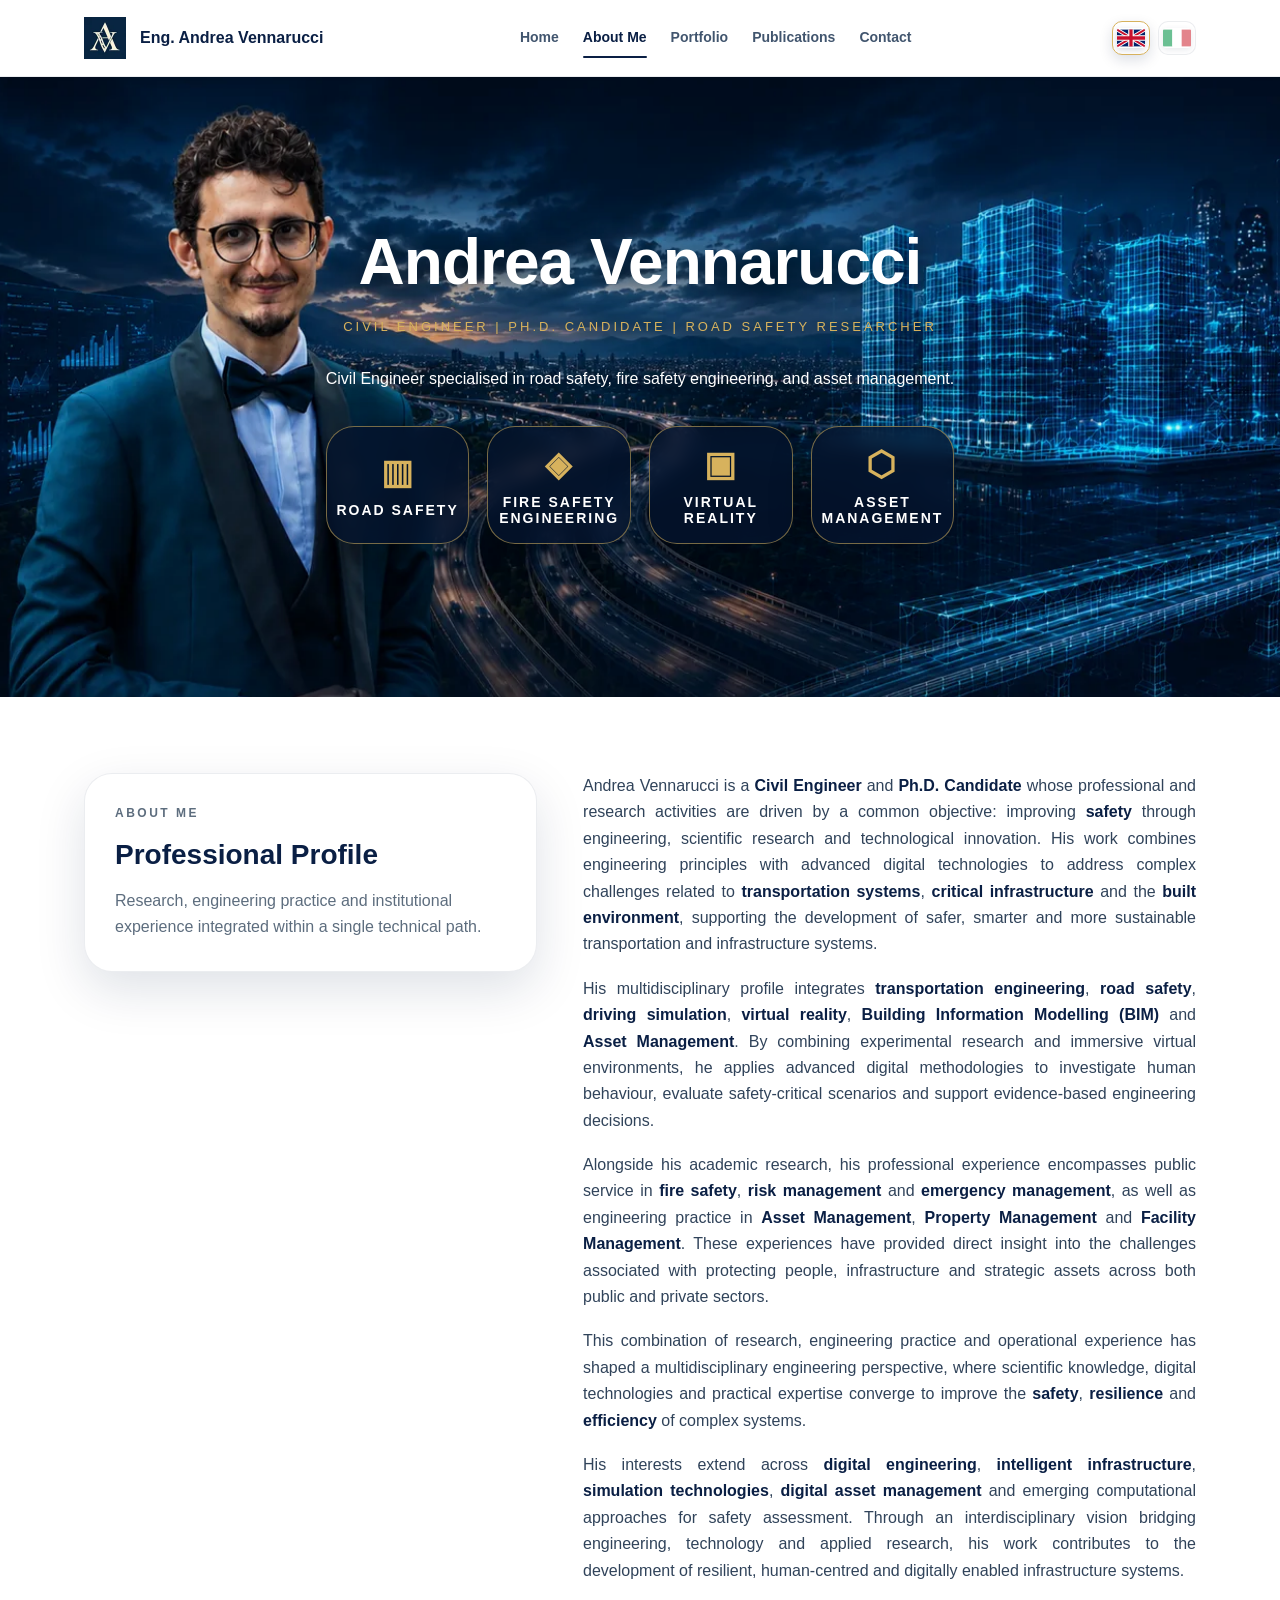
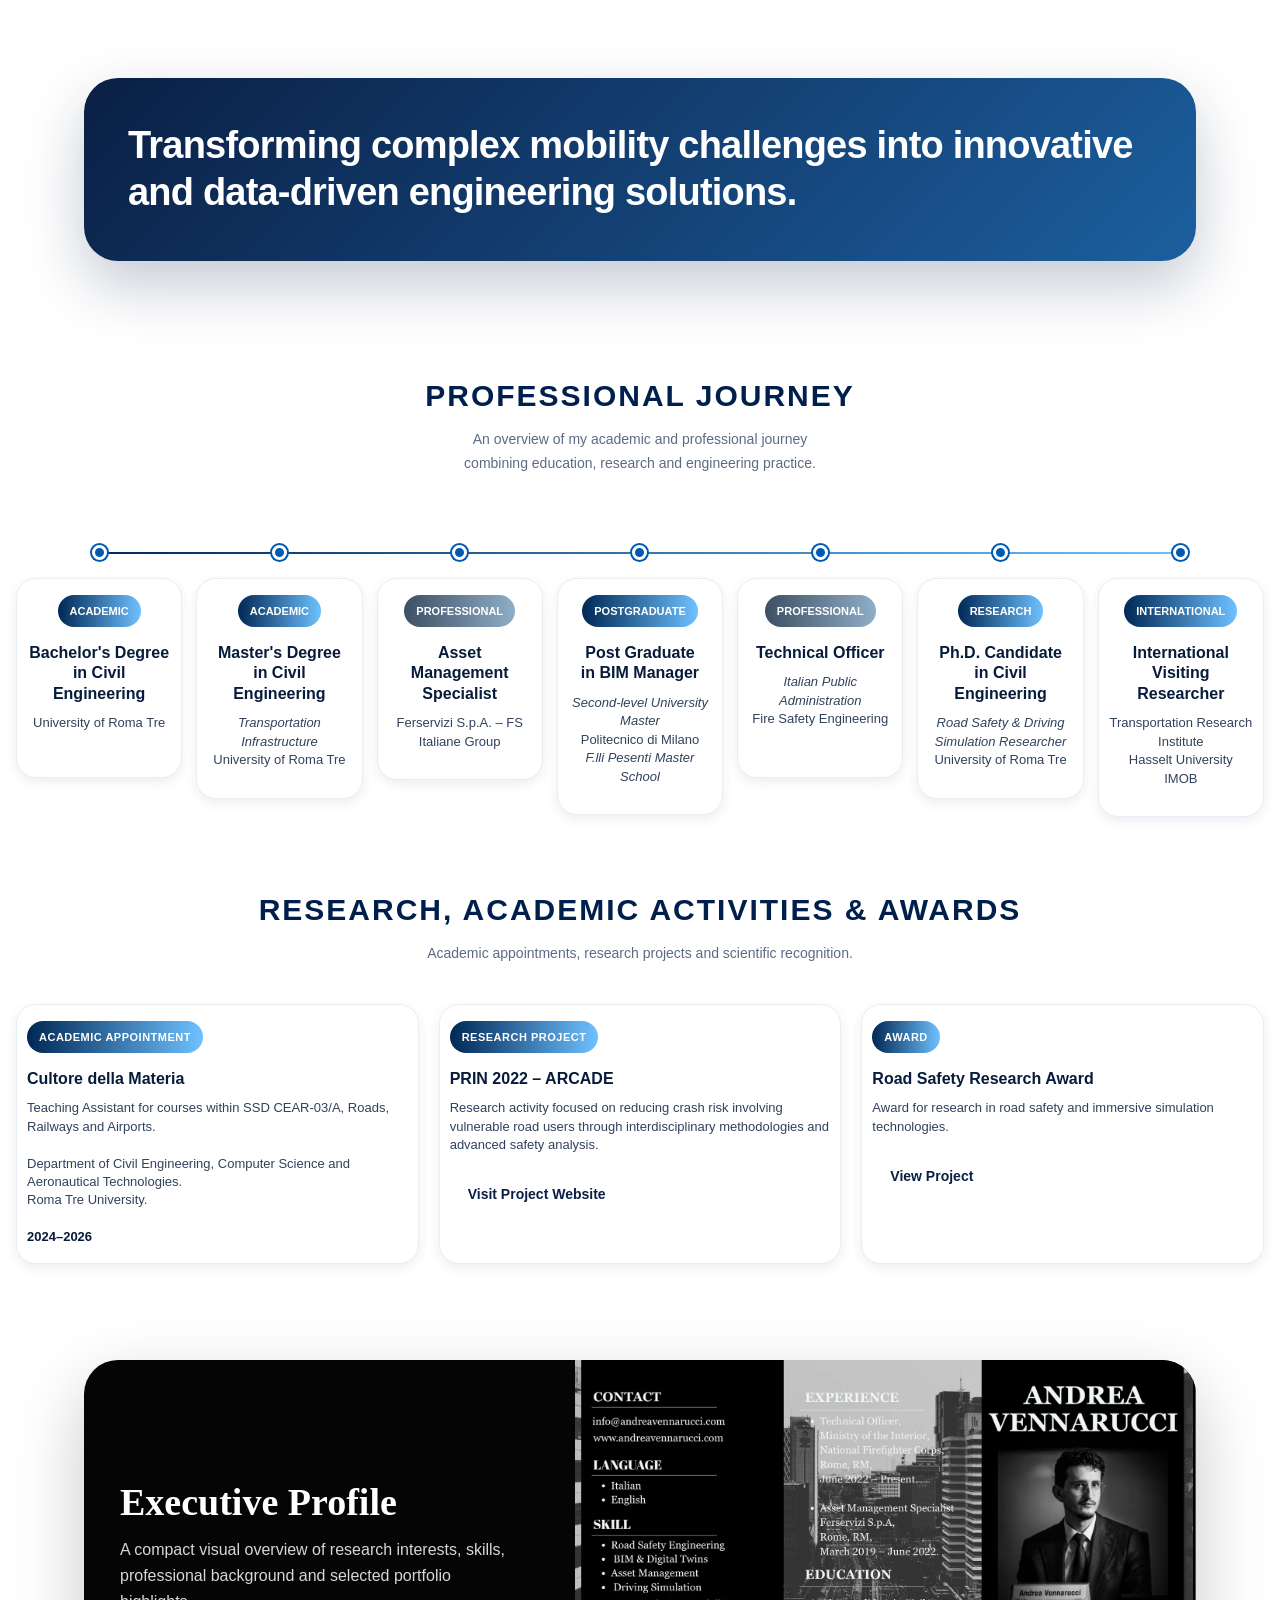
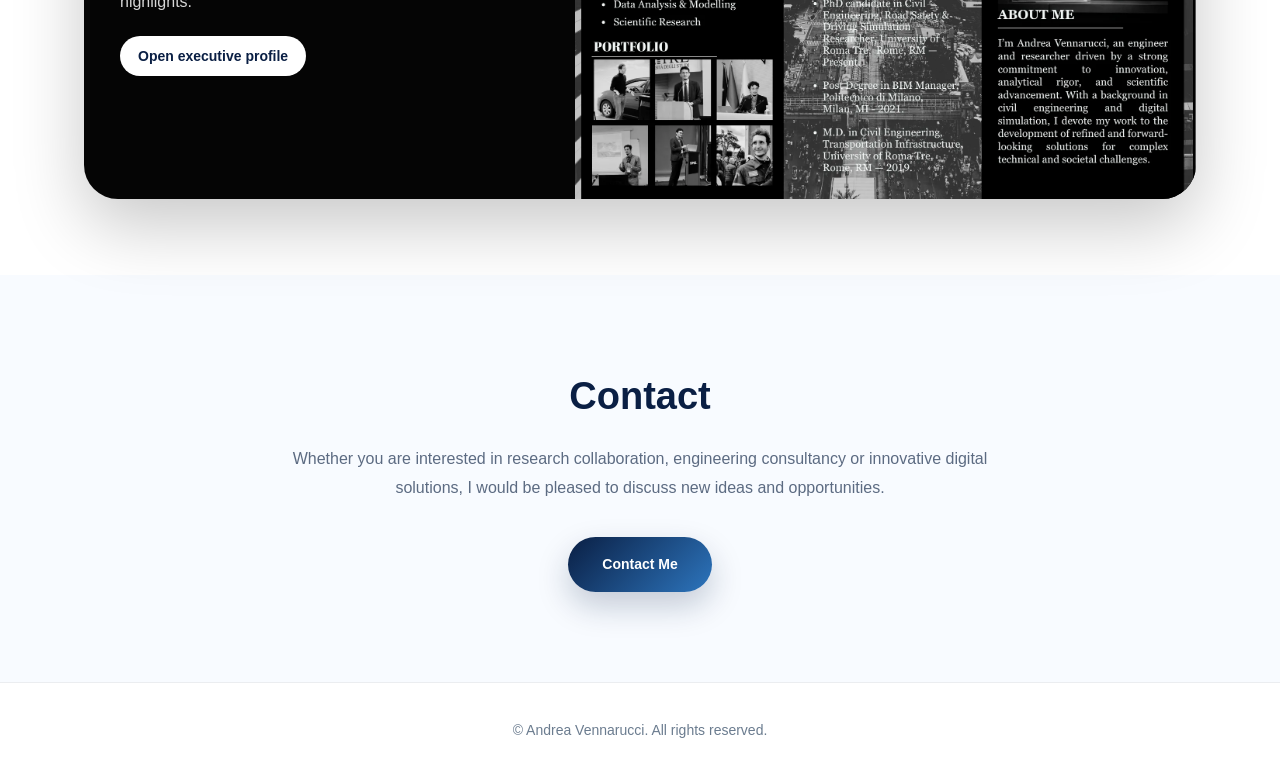
==== commit c77d18ea: "Improve site performance, accessibility and search metadata" ====
--- a/AboutMe.html
+++ b/AboutMe.html
@@ -5,1215 +5,28 @@
     <meta charset="UTF-8">
     <meta name="viewport" content="width=device-width, initial-scale=1.0">
     <title>Andrea Vennarucci - About Me</title>
-    <link rel="icon" href="image/Logo.png" sizes="any">
-
-    <link rel="icon" type="image/Logo.png" sizes="32x32" href="favicon-32x32.png">
-
-    <link rel="icon" type="image/Logo.png" sizes="16x16" href="favicon-16x16.png">
-
-    <link rel="apple-touch-icon" href="image/Logo.png">
-    <style>
-        :root {
-            --navy: #0a1f44;
-            --ink: #14213d;
-            --muted: #5d6d7e;
-            --paper: #ffffff;
-            --gold: #d7b25d;
-            --shadow: 0 18px 50px rgba(10,31,68,.13);
-            --radius: 28px;
-            --max: 1160px;
-        }
-
-        * {
-            box-sizing: border-box
-        }
-
-        html {
-            scroll-behavior: smooth
-        }
-
-        body {
-            margin: 0;
-            font-family: "Segoe UI", Arial, sans-serif;
-            color: var(--ink);
-            background: #ffffff;
-            line-height: 1.65;
-        }
-
-        a {
-            color: inherit;
-            text-decoration: none;
-        }
-
-        .site-header {
-            position: sticky;
-            top: 0;
-            z-index: 20;
-            background: rgba(255,255,255,.92);
-            backdrop-filter: blur(14px);
-            border-bottom: 1px solid rgba(10,31,68,.08);
-        }
-
-        .nav {
-            max-width: var(--max);
-            margin: auto;
-            min-height: 76px;
-            display: flex;
-            align-items: center;
-            justify-content: space-between;
-            gap: 28px;
-            padding: 0 24px;
-        }
-
-        .brand {
-            display: flex;
-            align-items: center;
-            gap: 14px;
-            font-weight: 800;
-            color: var(--navy);
-        }
-
-        .brand-logo {
-            width: 42px;
-            height: 42px;
-            border-radius: 13px;
-            display: grid;
-            place-items: center;
-            background: linear-gradient(135deg,var(--navy),#2d75bd);
-            color: white;
-            font-family: Georgia,serif;
-            font-size: 20px;
-            box-shadow: 0 8px 20px rgba(10,31,68,.18);
-        }
-
-        .nav-links {
-            display: flex;
-            gap: 24px;
-            align-items: center;
-            font-size: 14px;
-            font-weight: 650;
-            color: #41556e;
-        }
-
-            .nav-links a {
-                position: relative;
-                padding: 26px 0;
-            }
-
-                .nav-links a.active,
-                .nav-links a:hover {
-                    color: var(--navy);
-                }
-
-                    .nav-links a.active:after,
-                    .nav-links a:hover:after {
-                        content: "";
-                        position: absolute;
-                        left: 0;
-                        right: 0;
-                        bottom: 18px;
-                        height: 2px;
-                        background: var(--navy);
-                        border-radius: 99px;
-                    }
-
-
-        .language-switcher {
-            display: flex;
-            align-items: center;
-            gap: 8px;
-            margin-left: 4px;
-        }
-
-        .language-button {
-            width: 38px;
-            height: 34px;
-            padding: 0;
-            border: 1px solid rgba(10,31,68,.14);
-            border-radius: 10px;
-            background: #ffffff;
-            display: inline-flex;
-            align-items: center;
-            justify-content: center;
-            cursor: pointer;
-            opacity: .58;
-            overflow: hidden;
-            transition: opacity .2s ease, transform .2s ease, border-color .2s ease, box-shadow .2s ease;
-        }
-
-            .language-button svg {
-                width: 28px;
-                height: 20px;
-                display: block;
-                border-radius: 3px;
-                box-shadow: 0 2px 6px rgba(10,31,68,.16);
-            }
-
-            .language-button:hover {
-                opacity: 1;
-                transform: translateY(-2px);
-                border-color: rgba(10,31,68,.34);
-            }
-
-            .language-button.active {
-                opacity: 1;
-                border-color: var(--gold);
-                box-shadow: 0 5px 14px rgba(10,31,68,.14);
-            }
-
-        .menu-toggle {
-            display: none;
-            border: 0;
-            background: transparent;
-            font-size: 30px;
-            color: var(--navy);
-            cursor: pointer;
-        }
-
-        .hero {
-            position: relative;
-            overflow: hidden;
-            min-height: 620px;
-            padding: 120px 24px 100px;
-        }
-
-        .hero-image {
-            position: absolute;
-            top: 0;
-            left: 0;
-            width: 100%;
-            height: 115%;
-            object-fit: cover;
-            object-position: left top;
-            transform: translateY(0) scale(1.05);
-            will-change: transform;
-            z-index: 0;
-        }
-
-        .hero-overlay {
-            position: absolute;
-            inset: 0;
-            background: rgba(10,31,68,.05);
-            z-index: 1;
-        }
-
-        .hero-inner {
-            position: relative;
-            z-index: 2;
-            max-width: var(--max);
-            min-height: 380px;
-            margin: auto;
-            display: flex;
-            align-items: center;
-            justify-content: center;
-            text-align: center;
-        }
-
-        .hero-content {
-            max-width: 780px;
-            margin: 0 auto;
-        }
-
-        h1 {
-            font-size: clamp(42px,5vw,72px);
-            font-weight: 600;
-            line-height: 1;
-            margin: 0 0 22px;
-            color: #ffffff;
-            letter-spacing: -1px;
-            text-shadow: 0 5px 24px rgba(0,0,0,.65);
-        }
-
-        .eyebrow {
-            text-transform: uppercase;
-            letter-spacing: 3px;
-            font-size: 13px;
-            font-weight: 500;
-            color: var(--gold);
-            margin-bottom: 28px;
-            text-shadow: 0 3px 12px rgba(0,0,0,.60);
-        }
-
-        .chips {
-            display: flex;
-            flex-wrap: wrap;
-            justify-content: center;
-            gap: 12px;
-            margin-top: 26px;
-        }
-
-        .chip {
-            padding: 10px 15px;
-            border-radius: 999px;
-            background: rgba(255,255,255,.92);
-            color: var(--navy);
-            font-size: 13px;
-            font-weight: 800;
-            border: 1px solid rgba(215,178,93,.50);
-            box-shadow: 0 8px 22px rgba(0,0,0,.18);
-        }
-
-        .section {
-            position: relative;
-            z-index: 3;
-            max-width: var(--max);
-            margin: auto;
-            padding: 76px 24px;
-            background: #ffffff;
-        }
-
-        .section-title {
-            font-size: clamp(28px,4vw,44px);
-            line-height: 1.1;
-            margin: 0 0 12px;
-            color: var(--navy);
-            letter-spacing: -1px;
-        }
-
-            .section-title:after {
-                content: "";
-                display: block;
-                width: 72px;
-                height: 3px;
-                margin-top: 16px;
-                background: linear-gradient(90deg,var(--navy),#6ec1ff);
-                border-radius: 99px;
-            }
-
-        .section-kicker {
-            text-transform: uppercase;
-            letter-spacing: 2.5px;
-            color: var(--muted);
-            font-size: 12px;
-            font-weight: 800;
-            margin-bottom: 8px;
-        }
-
-        .profile-grid {
-            display: grid;
-            grid-template-columns: .85fr 1.15fr;
-            gap: 46px;
-            align-items: start;
-        }
-
-        .profile-panel {
-            position: sticky;
-            top: 104px;
-            background: var(--paper);
-            border: 1px solid rgba(10,31,68,.08);
-            border-radius: var(--radius);
-            padding: 30px;
-            box-shadow: var(--shadow);
-        }
-
-            .profile-panel h2 {
-                margin: 0 0 10px;
-                color: var(--navy);
-                font-size: 28px;
-            }
-
-            .profile-panel p {
-                margin: 0;
-                color: var(--muted);
-            }
-
-        .profile-copy {
-            font-size: 16px;
-            color: #30435a;
-        }
-
-            .profile-copy p {
-                margin: 0 0 18px;
-            }
-
-        .quote {
-            max-width: var(--max);
-            margin: 0 auto;
-            padding: 0 24px 76px;
-            position: relative;
-            z-index: 3;
-            background: #ffffff;
-        }
-
-        .quote-box {
-            border-radius: 34px;
-            padding: 44px;
-            background: linear-gradient(135deg,var(--navy),#1c5f9f);
-            color: white;
-            box-shadow: 0 24px 60px rgba(10,31,68,.24);
-            position: relative;
-            overflow: hidden;
-        }
-
-            .quote-box p {
-                position: relative;
-                margin: 0;
-                font-size: clamp(23px,3vw,38px);
-                line-height: 1.25;
-                font-weight: 700;
-                letter-spacing: -.8px;
-            }
-
-        .summary-grid {
-            display: grid;
-            grid-template-columns: 1fr 1fr;
-            gap: 26px;
-        }
-
-        .timeline-card,
-        .activity-card,
-        .award-card {
-            background: var(--paper);
-            border: 1px solid rgba(10,31,68,.08);
-            border-radius: 26px;
-            padding: 30px;
-            box-shadow: 0 12px 34px rgba(10,31,68,.08);
-        }
-
-            .timeline-card h3,
-            .activity-card h3,
-            .award-card h3 {
-                margin: 0 0 22px;
-                color: var(--navy);
-                font-size: 24px;
-            }
-
-        .journey-item {
-            position: relative;
-            padding-left: 26px;
-            margin: 0 0 24px;
-        }
-
-            .journey-item:last-child {
-                margin-bottom: 0;
-            }
-
-            .journey-item:before {
-                content: "";
-                position: absolute;
-                left: 0;
-                top: 8px;
-                width: 10px;
-                height: 10px;
-                border-radius: 50%;
-                background: var(--navy);
-                box-shadow: 0 0 0 5px #eef6ff;
-            }
-
-        .date {
-            font-size: 13px;
-            color: #1769aa;
-            font-weight: 800;
-            margin-bottom: 4px;
-        }
-
-        .role {
-            font-weight: 800;
-            color: var(--ink);
-            line-height: 1.3;
-        }
-
-        .place {
-            color: var(--muted);
-            font-size: 14px;
-            line-height: 1.45;
-            margin-top: 3px;
-        }
-
-        .cv-section {
-            padding-top: 20px;
-        }
-
-        .cv-card {
-            display: grid;
-            grid-template-columns: .85fr 1.15fr;
-            gap: 32px;
-            align-items: center;
-            background: #050505;
-            color: white;
-            border-radius: 34px;
-            overflow: hidden;
-            box-shadow: 0 26px 70px rgba(0,0,0,.22);
-        }
-
-        .cv-info {
-            padding: 36px;
-        }
-
-            .cv-info h2 {
-                font-size: 38px;
-                line-height: 1.05;
-                margin: 0 0 14px;
-                font-family: Georgia,serif;
-            }
-
-            .cv-info p {
-                color: #d7d7d7;
-                margin: 0 0 20px;
-            }
-
-        .cv-image img {
-            width: 100%;
-            display: block;
-            height: auto;
-        }
-
-        .button {
-            display: inline-flex;
-            align-items: center;
-            gap: 9px;
-            padding: 12px 18px;
-            border-radius: 999px;
-            background: #fff;
-            color: var(--navy);
-            font-weight: 800;
-            font-size: 14px;
-        }
-
-        .activities {
-            display: grid;
-            grid-template-columns: 1fr 1fr;
-            gap: 26px;
-        }
-
-        .activity-card p,
-        .award-card p {
-            color: #465a70;
-            margin: 0 0 14px;
-        }
-
-        .footer {
-            padding: 36px 24px;
-            text-align: center;
-            color: #6b7c8f;
-            border-top: 1px solid rgba(10,31,68,.08);
-            background: #fff;
-            font-size: 14px;
-        }
-
-        .contact-section {
-            padding: 90px 24px;
-            text-align: center;
-            background: #f8fbff;
-        }
-
-            .contact-section h2 {
-                margin: 0 0 18px;
-                color: var(--navy);
-                font-size: 38px;
-            }
-
-            .contact-section p {
-                max-width: 700px;
-                margin: 0 auto 34px;
-                color: #5c6b82;
-                line-height: 1.8;
-            }
-
-        .button-primary {
-            display: inline-flex;
-            align-items: center;
-            justify-content: center;
-            padding: 16px 34px;
-            border-radius: 999px;
-            background: linear-gradient(135deg,#0a1f44,#2d75bd);
-            color: #ffffff;
-            font-weight: 700;
-            box-shadow: 0 14px 32px rgba(10,31,68,.22);
-        }
-
-            .button-primary:hover {
-                transform: translateY(-3px);
-                box-shadow: 0 20px 42px rgba(10,31,68,.30);
-            }
-
-        .chip-group {
-            position: relative;
-            display: inline-flex;
-            justify-content: center;
-        }
-
-        .chip {
-            cursor: pointer;
-            font-family: inherit;
-        }
-
-        .skill-map {
-            position: absolute;
-            top: calc(100% + 16px);
-            left: 50%;
-            transform: translateX(-50%) translateY(10px);
-            width: 260px;
-            padding: 18px;
-            border-radius: 22px;
-            background: rgba(255,255,255,.96);
-            box-shadow: 0 18px 42px rgba(0,0,0,.22);
-            border: 1px solid rgba(215,178,93,.42);
-            display: grid;
-            grid-template-columns: 1fr 1fr;
-            gap: 10px;
-            opacity: 0;
-            visibility: hidden;
-            pointer-events: none;
-            transition: opacity .25s ease, transform .25s ease, visibility .25s ease;
-            z-index: 5;
-        }
-
-            .skill-map::before {
-                content: "";
-                position: absolute;
-                top: -8px;
-                left: 50%;
-                width: 16px;
-                height: 16px;
-                transform: translateX(-50%) rotate(45deg);
-                background: rgba(255,255,255,.96);
-                border-left: 1px solid rgba(215,178,93,.42);
-                border-top: 1px solid rgba(215,178,93,.42);
-            }
-
-            .skill-map span {
-                position: relative;
-                padding: 8px 10px;
-                border-radius: 999px;
-                background: #eef6ff;
-                color: var(--navy);
-                font-size: 12px;
-                font-weight: 700;
-                line-height: 1.2;
-                text-align: center;
-            }
-
-        .chip-group:hover .skill-map,
-        .chip-group:focus-within .skill-map {
-            opacity: 1;
-            visibility: visible;
-            transform: translateX(-50%) translateY(0);
-        }
-
-        .profile-copy {
-            text-align: justify;
-            hyphens: auto;
-        }
-
-        .keyword {
-            color: var(--navy);
-            font-weight: 800;
-        }
-
-        .button {
-            border: 0;
-            cursor: pointer;
-            font-family: inherit;
-        }
-
-        .cv-modal {
-            display: none;
-            position: fixed;
-            inset: 0;
-            z-index: 100000;
-            background: rgba(0, 15, 35, .88);
-            backdrop-filter: blur(6px);
-            padding: 36px;
-            align-items: center;
-            justify-content: center;
-        }
-
-            .cv-modal.open {
-                display: flex;
-            }
-
-            .cv-modal img {
-                max-width: min(1200px, 96vw);
-                max-height: 92vh;
-                object-fit: contain;
-                border-radius: 18px;
-                box-shadow: 0 24px 80px rgba(0,0,0,.45);
-                background: #ffffff;
-            }
-
-        .cv-modal-close {
-            position: fixed;
-            top: 22px;
-            right: 30px;
-            width: 44px;
-            height: 44px;
-            border: 0;
-            border-radius: 999px;
-            background: #ffffff;
-            color: var(--navy);
-            font-size: 32px;
-            line-height: 1;
-            cursor: pointer;
-            box-shadow: 0 10px 28px rgba(0,0,0,.22);
-        }
-
-        .back-home {
-            position: relative;
-            z-index: 3;
-            background: linear-gradient(180deg,#ffffff,#f6f9fd);
-            padding: 90px 20px 110px;
-            text-align: center;
-        }
-
-        .back-home-content {
-            max-width: 720px;
-            margin: auto;
-        }
-
-        .back-home h2 {
-            font-size: clamp(28px,4vw,40px);
-            color: var(--navy);
-            margin: 0 0 16px;
-            letter-spacing: -1px;
-        }
-
-        .back-home p {
-            color: #5c6b82;
-            font-size: 17px;
-            line-height: 1.8;
-            margin: 0 auto 38px;
-        }
-
-        .home-button {
-            display: inline-flex;
-            align-items: center;
-            justify-content: center;
-            padding: 16px 38px;
-            border-radius: 999px;
-            background: linear-gradient(135deg,#0a1f44,#235aa0);
-            color: #ffffff;
-            font-weight: 700;
-            letter-spacing: .3px;
-            transition: transform .30s ease, box-shadow .30s ease, background .30s ease;
-            box-shadow: 0 12px 30px rgba(10,31,68,.18);
-        }
-
-            .home-button:hover {
-                transform: translateY(-4px);
-                box-shadow: 0 18px 40px rgba(10,31,68,.28);
-                background: linear-gradient(135deg,#12346c,#377ed1);
-            }
-
-        @media(max-width:860px) {
-            .nav {
-                min-height: 68px;
-            }
-
-            .menu-toggle {
-                display: block;
-            }
-
-            .nav-links {
-                position: absolute;
-                left: 0;
-                right: 0;
-                top: 68px;
-                display: none;
-                flex-direction: column;
-                gap: 0;
-                background: white;
-                border-bottom: 1px solid rgba(10,31,68,.08);
-                box-shadow: 0 18px 40px rgba(10,31,68,.12);
-            }
-
-                .nav-links.open {
-                    display: flex;
-                }
-
-                .nav-links a {
-                    width: 100%;
-                    padding: 16px 24px;
-                }
-
-                    .nav-links a.active:after,
-                    .nav-links a:hover:after {
-                        display: none;
-                    }
-
-            .hero {
-                min-height: 560px;
-                padding: 100px 18px 80px;
-            }
-
-            .hero-image {
-                height: 110%;
-                object-position: left top;
-            }
-
-            .hero-inner {
-                min-height: 360px;
-            }
-
-            .profile-grid,
-            .summary-grid,
-            .activities,
-            .cv-card {
-                grid-template-columns: 1fr;
-            }
-
-            .profile-panel {
-                position: relative;
-                top: auto;
-            }
-
-            .section {
-                padding: 54px 18px;
-            }
-
-            .quote {
-                padding: 0 18px 54px;
-            }
-
-            .quote-box {
-                padding: 32px 26px;
-            }
-
-            .cv-info {
-                padding: 30px 26px;
-            }
-
-            .cv-image {
-                order: -1;
-            }
-
-            .brand span {
-                font-size: 15px;
-            }
-        }
-
-        .skill-map {
-            width: min(260px, 82vw);
-        }
-
-        .expertise-explorer {
-            margin-top: 34px;
-            width: 100%;
-            position: relative;
-        }
-
-        .expertise-tabs {
-            display: grid;
-            grid-template-columns: repeat(4,1fr);
-            gap: 18px;
-            max-width: 980px;
-            margin: 0 auto 26px;
-        }
-
-        .expertise-tab {
-            min-height: 118px;
-            border-radius: 28px;
-            border: 1px solid rgba(215,178,93,.55);
-            background: rgba(5,20,45,.78);
-            color: #ffffff;
-            font-family: inherit;
-            font-size: 14px;
-            font-weight: 800;
-            letter-spacing: 2px;
-            text-transform: uppercase;
-            cursor: pointer;
-            box-shadow: 0 18px 40px rgba(0,0,0,.28);
-            backdrop-filter: blur(8px);
-            transition: transform .25s ease, box-shadow .25s ease, border-color .25s ease;
-        }
-
-            .expertise-tab:hover,
-            .expertise-tab.active {
-                transform: translateY(-6px);
-                border-color: var(--gold);
-                box-shadow: 0 0 0 1px rgba(215,178,93,.65), 0 22px 48px rgba(0,0,0,.36);
-            }
-
-        .expertise-icon {
-            display: block;
-            font-size: 34px;
-            color: var(--gold);
-            margin-bottom: 10px;
-        }
-
-        .expertise-panel {
-            position: absolute;
-            top: calc(100% + 24px);
-            left: 0;
-            right: 0;
-            z-index: 999;
-            opacity: 0;
-            visibility: hidden;
-            transform: translateY(-15px) scale(.98);
-            transition: opacity .30s ease, transform .30s ease, visibility .30s;
-            pointer-events: none;
-            max-width: 980px;
-            margin: auto;
-            padding: 30px;
-            border-radius: 30px;
-            background: rgba(5,20,45,.92);
-            border: 1px solid rgba(215,178,93,.6);
-            box-shadow: 0 30px 70px rgba(0,0,0,.35);
-        }
-
-            .expertise-panel.active {
-                opacity: 1;
-                visibility: visible;
-                transform: translateY(0) scale(1);
-                pointer-events: auto;
-            }
-
-            .expertise-panel h3 {
-                margin: 0 0 14px;
-                color: var(--gold);
-                font-size: 24px;
-                letter-spacing: 3px;
-                text-transform: uppercase;
-            }
-
-            .expertise-panel p {
-                margin: 0 0 22px;
-                color: rgba(255,255,255,.92);
-                font-size: 15px;
-                line-height: 1.7;
-            }
-
-        .expertise-details {
-            display: grid;
-            grid-template-columns: repeat(4,1fr);
-            gap: 14px;
-        }
-
-            .expertise-details span {
-                display: flex;
-                align-items: center;
-                justify-content: center;
-                min-height: 70px;
-                padding: 14px;
-                border-radius: 18px;
-                background: rgba(255,255,255,.94);
-                color: var(--navy);
-                font-size: 13px;
-                font-weight: 800;
-                text-align: center;
-            }
-
-        @keyframes expertiseFade {
-            from {
-                opacity: 0;
-                transform: translateY(12px);
-            }
-
-            to {
-                opacity: 1;
-                transform: translateY(0);
-            }
-        }
-
-        @media(max-width:860px) {
-            .expertise-tabs {
-                grid-template-columns: 1fr 1fr;
-                gap: 12px;
-            }
-
-            .expertise-tab {
-                min-height: 96px;
-                font-size: 12px;
-                letter-spacing: 1.2px;
-                border-radius: 22px;
-            }
-
-            .expertise-icon {
-                font-size: 28px;
-            }
-
-            .expertise-panel {
-                padding: 22px;
-                border-radius: 24px;
-            }
-
-                .expertise-panel.active {
-                    padding: 22px;
-                }
-
-            .expertise-details {
-                grid-template-columns: 1fr 1fr;
-            }
-        }
-
-        @media(max-width:520px) {
-            .expertise-tabs {
-                grid-template-columns: 1fr;
-            }
-
-            .expertise-panel {
-                margin-top: 16px;
-            }
-
-            .expertise-details {
-                grid-template-columns: 1fr;
-            }
-
-            .expertise-panel.active {
-                max-height: 760px;
-            }
-        }
-
-        @media(max-width:520px) {
-            .hero {
-                min-height: 500px;
-                padding: 90px 16px 70px;
-            }
-
-            h1 {
-                font-size: clamp(36px,9vw,52px);
-            }
-
-            .eyebrow {
-                font-size: 11px;
-                letter-spacing: 2px;
-            }
-
-            .chips {
-                gap: 8px;
-            }
-
-            .chip {
-                font-size: 12px;
-                padding: 8px 10px;
-            }
-
-            .timeline-card,
-            .activity-card,
-            .award-card,
-            .profile-panel {
-                padding: 24px;
-                border-radius: 22px;
-            }
-
-            .section-title {
-                font-size: 31px;
-            }
-
-            .cv-info h2 {
-                font-size: 31px;
-            }
-
-            .skill-map {
-                position: static;
-                transform: none;
-                width: 100%;
-                margin-top: 10px;
-                display: none;
-                grid-template-columns: 1fr;
-                opacity: 1;
-                visibility: visible;
-                pointer-events: auto;
-            }
-
-                .skill-map::before {
-                    display: none;
-                }
-
-            .chip-group.open .skill-map {
-                display: grid;
-            }
-        }
-
-        /* Expertise modal explorer */
-
-        .expertise-explorer {
-            margin-top: 34px;
-            width: 100%;
-        }
-
-        .expertise-tabs {
-            display: grid;
-            grid-template-columns: repeat(4,1fr);
-            gap: 18px;
-            max-width: 980px;
-            margin: 0 auto;
-        }
-
-        .expertise-tab {
-            min-height: 118px;
-            border-radius: 28px;
-            border: 1px solid rgba(215,178,93,.55);
-            background: rgba(5,20,45,.78);
-            color: #ffffff;
-            font-family: inherit;
-            font-size: 14px;
-            font-weight: 800;
-            letter-spacing: 2px;
-            text-transform: uppercase;
-            cursor: pointer;
-            box-shadow: 0 18px 40px rgba(0,0,0,.28);
-            backdrop-filter: blur(8px);
-            transition: transform .25s ease, box-shadow .25s ease, border-color .25s ease;
-        }
-
-            .expertise-tab:hover {
-                transform: translateY(-6px);
-                border-color: var(--gold);
-                box-shadow: 0 0 0 1px rgba(215,178,93,.65), 0 22px 48px rgba(0,0,0,.36);
-            }
-
-        .expertise-icon {
-            display: block;
-            font-size: 34px;
-            color: var(--gold);
-            margin-bottom: 10px;
-        }
-
-        .expertise-panel {
-            display: none !important;
-        }
-
-        .expertise-modal {
-            position: fixed;
-            inset: 0;
-            z-index: 100000;
-            display: flex;
-            align-items: center;
-            justify-content: center;
-            padding: 24px;
-            background: rgba(0,15,35,.72);
-            backdrop-filter: blur(8px);
-            opacity: 0;
-            visibility: hidden;
-            pointer-events: none;
-            transition: opacity .30s ease, visibility .30s ease;
-        }
-
-            .expertise-modal.open {
-                opacity: 1;
-                visibility: visible;
-                pointer-events: auto;
-            }
-
-        .expertise-modal-box {
-            width: min(780px,94vw);
-            border-radius: 32px;
-            padding: 38px;
-            background: linear-gradient(135deg,rgba(5,20,45,.96),rgba(10,31,68,.94));
-            border: 1px solid rgba(215,178,93,.70);
-            box-shadow: 0 34px 90px rgba(0,0,0,.45);
-            color: #ffffff;
-            position: relative;
-            transform: translateY(18px) scale(.97);
-            opacity: 0;
-            transition: transform .32s ease, opacity .32s ease;
-            text-align: justify;
-            margin: 0 auto 0px;
-        }
-
-        .expertise-modal.open .expertise-modal-box {
-            transform: translateY(0) scale(1);
-            opacity: 1;
-        }
-
-        .expertise-modal-close {
-            position: absolute;
-            top: 18px;
-            right: 22px;
-            width: 42px;
-            height: 42px;
-            border: 0;
-            border-radius: 999px;
-            background: #ffffff;
-            color: var(--navy);
-            font-size: 30px;
-            line-height: 1;
-            cursor: pointer;
-            box-shadow: 0 12px 28px rgba(0,0,0,.25);
-        }
-
-        .expertise-modal-tag {
-            display: inline-block;
-            margin-bottom: 18px;
-            padding: 7px 14px;
-            border-radius: 999px;
-            background: linear-gradient(90deg,var(--gold),#f1d98b);
-            color: var(--navy);
-            font-size: 12px;
-            font-weight: 900;
-            letter-spacing: 2px;
-            text-transform: uppercase;
-        }
-
-        .expertise-modal-box h3 {
-            margin: 0 0 16px;
-            color: var(--gold);
-            font-size: clamp(28px,4vw,42px);
-            letter-spacing: 3px;
-            text-transform: uppercase;
-        }
-
-        .expertise-modal-box p {
-            margin: 0 0 28px;
-            color: rgba(255,255,255,.90);
-            font-size: 16px;
-            line-height: 1.75;
-            max-width: 760px;
-        }
-
-        .expertise-modal-details {
-            display: grid;
-            grid-template-columns: repeat(4,1fr);
-            gap: 16px;
-        }
-
-            .expertise-modal-details span {
-                min-height: 86px;
-                display: flex;
-                align-items: center;
-                justify-content: center;
-                padding: 16px;
-                border-radius: 20px;
-                background: rgba(255,255,255,.96);
-                color: var(--navy);
-                font-size: 14px;
-                font-weight: 850;
-                text-align: center;
-            }
-
-        @media(max-width:860px) {
-            .expertise-tabs {
-                grid-template-columns: 1fr 1fr;
-                gap: 12px;
-            }
-
-            .expertise-tab {
-                min-height: 96px;
-                font-size: 12px;
-                letter-spacing: 1.2px;
-                border-radius: 22px;
-            }
-
-            .expertise-modal-box {
-                padding: 30px 24px;
-            }
-
-            .expertise-modal-details {
-                grid-template-columns: 1fr 1fr;
-            }
-        }
-
-        @media(max-width:520px) {
-            .expertise-tabs {
-                grid-template-columns: 1fr;
-            }
-
-            .expertise-modal {
-                align-items: flex-start;
-                padding-top: 90px;
-                overflow-y: auto;
-            }
-
-            .expertise-modal-details {
-                grid-template-columns: 1fr;
-            }
-        }
-    </style>
+    <meta name="description" content="Discover Andrea Vennarucci’s education, professional experience and research in civil engineering, transportation and public safety." data-en="Discover Andrea Vennarucci’s education, professional experience and research in civil engineering, transportation and public safety." data-it="Scopri formazione, esperienze professionali e ricerca di Andrea Vennarucci in ingegneria civile, trasporti e sicurezza.">
+    <link rel="canonical" href="https://andreavennarucci.com/AboutMe.html">
+    <meta property="og:type" content="website">
+    <meta property="og:site_name" content="Andrea Vennarucci">
+    <meta property="og:title" content="Andrea Vennarucci - About Me">
+    <meta property="og:description" content="Discover Andrea Vennarucci’s education, professional experience and research in civil engineering, transportation and public safety.">
+    <meta property="og:url" content="https://andreavennarucci.com/AboutMe.html">
+    <meta property="og:locale" content="en_GB">
+    <meta property="og:image" content="https://andreavennarucci.com/image/social-preview.jpg">
+    <meta property="og:image:alt" content="Andrea Vennarucci — Civil engineering and research">
+    <meta name="twitter:card" content="summary_large_image">
+    <link rel="icon" type="image/png" sizes="32x32" href="favicon-32x32.png">
+    <link rel="icon" type="image/png" sizes="16x16" href="favicon-16x16.png">
+    <link rel="apple-touch-icon" sizes="180x180" href="apple-touch-icon.png">
+    <script src="assets/site.js"></script>
+    <link rel="stylesheet" href="assets/AboutMe.css">
+    <link rel="stylesheet" href="assets/site.css">
 
 </head>
 
 <body>
+    <a class="skip-link" href="#main-content">Skip to content</a>
 
     <header class="site-header">
 
@@ -1221,17 +34,17 @@
 
             <a class="brand" href="index.html">
 
-                <img src="image/Logo.png"
+                <img src="image/Logo-84.webp"
                      alt="Andrea Vennarucci"
-                     style="width:42px;height:42px;object-fit:contain;">
+                     style="width:42px;height:42px;object-fit:contain;" width="1254" height="1254" decoding="async" srcset="image/Logo-84.webp 84w, image/Logo-180.webp 180w" sizes="42px">
 
                 <span data-i18n="brand">Eng. Andrea Vennarucci</span>
 
             </a>
 
-            <div class="nav-links">
-
-                <a href="index.html" data-i18n="navHome">Home</a>
+            <div class="nav-links" id="navigation">
+
+                <a href="/" data-i18n="navHome">Home</a>
 
                 <a class="active" href="AboutMe.html" data-i18n="navAbout">About Me</a>
 
@@ -1265,7 +78,7 @@
                 </button>
             </div>
 
-            <button class="menu-toggle"
+            <button class="menu-toggle" type="button" aria-controls="navigation" aria-expanded="false"
                     onclick="toggleMenu()"
                     aria-label="Toggle navigation">
                 ☰
@@ -1276,11 +89,12 @@
     </header>
 
 
-    <main id="top">
+    <main id="top" tabindex="-1">
+        <span id="main-content" tabindex="-1"></span>
         <section class="hero">
             <img class="hero-image"
-                 src="image\HeaderAboutMe.png"
-                 alt="Andrea Vennarucci">
+                 src="image/HeaderAboutMe-1600.webp"
+                 alt="Andrea Vennarucci" width="1875" height="839" decoding="async" fetchpriority="high" srcset="image/HeaderAboutMe-480.webp 480w, image/HeaderAboutMe-960.webp 960w, image/HeaderAboutMe-1600.webp 1600w" sizes="100vw">
 
             <div class="hero-overlay"></div>
 
@@ -2249,8 +1063,8 @@
                 </div>
 
                 <div class="cv-image">
-                    <img src="image\SmartCV.png"
-                         alt="Andrea Vennarucci executive profile visual page">
+                    <img src="image/SmartCV-1600.webp"
+                         alt="Andrea Vennarucci executive profile visual page" width="2000" height="1414" decoding="async" loading="lazy" srcset="image/SmartCV-480.webp 480w, image/SmartCV-960.webp 960w, image/SmartCV-1600.webp 1600w" sizes="(max-width: 860px) 100vw, 1160px">
                 </div>
             </div>
         </section>
@@ -2258,8 +1072,8 @@
         <div id="cv-modal" class="cv-modal" aria-hidden="true">
             <button class="cv-modal-close" type="button" onclick="closeCvModal()" aria-label="Close visual CV">&times;</button>
 
-            <img src="image\SmartCV.png"
-                 alt="Andrea Vennarucci executive profile">
+            <img src="image/SmartCV-1600.webp"
+                 alt="Andrea Vennarucci executive profile" width="2000" height="1414" decoding="async" loading="lazy" srcset="image/SmartCV-480.webp 480w, image/SmartCV-960.webp 960w, image/SmartCV-1600.webp 1600w" sizes="(max-width: 860px) 100vw, 1160px">
         </div>
 
         <section class="contact-section">
@@ -2303,7 +1117,7 @@
 
     <script>
 
-        let currentLanguage = localStorage.getItem("siteLanguage") || "en";
+        let currentLanguage = siteStorage.getItem("siteLanguage") || "en";
 
         const translations = {
             en: {
@@ -2482,15 +1296,7 @@
             document.title = dictionary.pageTitle;
             document.documentElement.style.setProperty("--journey-hint", '"' + dictionary.journeyHint + '"');
 
-            document.querySelectorAll("[data-i18n]").forEach(function (element) {
-                const key = element.getAttribute("data-i18n");
-                if (dictionary[key] !== undefined) element.textContent = dictionary[key];
-            });
-
-            document.querySelectorAll("[data-i18n-html]").forEach(function (element) {
-                const key = element.getAttribute("data-i18n-html");
-                if (dictionary[key] !== undefined) element.innerHTML = dictionary[key];
-            });
+            applyTranslations(dictionary);
 
             document.querySelectorAll(".language-button").forEach(function (button) {
                 const active = button.dataset.lang === currentLanguage;
@@ -2498,7 +1304,7 @@
                 button.setAttribute("aria-pressed", active ? "true" : "false");
             });
 
-            localStorage.setItem("siteLanguage", currentLanguage);
+            siteStorage.setItem("siteLanguage", currentLanguage);
 
             const openExpertise = document.querySelector(".expertise-modal.open");
             if (openExpertise) closeExpertiseModal();
@@ -2506,24 +1312,8 @@
 
         setLanguage(currentLanguage);
 
-        const heroImage = document.querySelector(".hero-image");
-
-        window.addEventListener("scroll", function () {
-            const scrollY = window.scrollY;
-            const movement = scrollY * 0.22;
-            const scale = 1.05 + scrollY * 0.00008;
-
-            heroImage.style.transform =
-                "translateY(" + movement + "px) scale(" + scale + ")";
-        });
-        function scrollToTop() {
-
-            window.scrollTo({
-                top: 0,
-                behavior: "smooth"
-            });
-
-        }
+
+
         function openCvModal() {
             const modal = document.getElementById("cv-modal");
             modal.classList.add("open");
@@ -2549,10 +1339,7 @@
             modal.setAttribute("aria-hidden", "true");
             document.body.style.overflow = "";
         }
-        function toggleMenu() {
-            const menu = document.querySelector(".nav-links");
-            menu.classList.toggle("open");
-        }
+
 
         document.getElementById("cv-modal").addEventListener("click", function (event) {
             if (event.target === this) {
@@ -2596,4 +1383,4 @@
         });
     </script>
 </body>
-</html>+</html>
--- a/assets/AboutMe.css
+++ b/assets/AboutMe.css
@@ -0,0 +1,1623 @@
+
+        :root {
+            --navy: #0a1f44;
+            --ink: #14213d;
+            --muted: #5d6d7e;
+            --paper: #ffffff;
+            --gold: #d7b25d;
+            --shadow: 0 18px 50px rgba(10,31,68,.13);
+            --radius: 28px;
+            --max: 1160px;
+        }
+
+
+        body {
+            margin: 0;
+            font-family: "Segoe UI", Arial, sans-serif;
+            color: var(--ink);
+            background: #ffffff;
+            line-height: 1.65;
+        }
+
+        a {
+            color: inherit;
+            text-decoration: none;
+        }
+
+        .site-header {
+            position: sticky;
+            top: 0;
+            z-index: 20;
+            background: rgba(255,255,255,.92);
+            backdrop-filter: blur(14px);
+            border-bottom: 1px solid rgba(10,31,68,.08);
+        }
+
+        .nav {
+            max-width: var(--max);
+            margin: auto;
+            min-height: 76px;
+            display: flex;
+            align-items: center;
+            justify-content: space-between;
+            gap: 28px;
+            padding: 0 24px;
+        }
+
+        .brand {
+            display: flex;
+            align-items: center;
+            gap: 14px;
+            font-weight: 800;
+            color: var(--navy);
+        }
+
+        .brand-logo {
+            width: 42px;
+            height: 42px;
+            border-radius: 13px;
+            display: grid;
+            place-items: center;
+            background: linear-gradient(135deg,var(--navy),#2d75bd);
+            color: white;
+            font-family: Georgia,serif;
+            font-size: 20px;
+            box-shadow: 0 8px 20px rgba(10,31,68,.18);
+        }
+
+        .nav-links {
+            display: flex;
+            gap: 24px;
+            align-items: center;
+            font-size: 14px;
+            font-weight: 650;
+            color: #41556e;
+        }
+
+            .nav-links a {
+                position: relative;
+                padding: 26px 0;
+            }
+
+                .nav-links a.active,
+                .nav-links a:hover {
+                    color: var(--navy);
+                }
+
+                    .nav-links a.active:after,
+                    .nav-links a:hover:after {
+                        content: "";
+                        position: absolute;
+                        left: 0;
+                        right: 0;
+                        bottom: 18px;
+                        height: 2px;
+                        background: var(--navy);
+                        border-radius: 99px;
+                    }
+
+
+        .menu-toggle {
+            display: none;
+            border: 0;
+            background: transparent;
+            font-size: 30px;
+            color: var(--navy);
+            cursor: pointer;
+        }
+
+        .hero {
+            position: relative;
+            overflow: hidden;
+            min-height: 620px;
+            padding: 120px 24px 100px;
+        }
+
+        .hero-image {
+            position: absolute;
+            top: 0;
+            left: 0;
+            width: 100%;
+            height: 115%;
+            object-fit: cover;
+            object-position: left top;
+            transform: translateY(0) scale(1.05);
+            will-change: transform;
+            z-index: 0;
+        }
+
+        .hero-overlay {
+            position: absolute;
+            inset: 0;
+            background: rgba(10,31,68,.05);
+            z-index: 1;
+        }
+
+        .hero-inner {
+            position: relative;
+            z-index: 2;
+            max-width: var(--max);
+            min-height: 380px;
+            margin: auto;
+            display: flex;
+            align-items: center;
+            justify-content: center;
+            text-align: center;
+        }
+
+        .hero-content {
+            max-width: 780px;
+            margin: 0 auto;
+        }
+
+        h1 {
+            font-size: clamp(42px,5vw,72px);
+            font-weight: 600;
+            line-height: 1;
+            margin: 0 0 22px;
+            color: #ffffff;
+            letter-spacing: -1px;
+            text-shadow: 0 5px 24px rgba(0,0,0,.65);
+        }
+
+        .eyebrow {
+            text-transform: uppercase;
+            letter-spacing: 3px;
+            font-size: 13px;
+            font-weight: 500;
+            color: var(--gold);
+            margin-bottom: 28px;
+            text-shadow: 0 3px 12px rgba(0,0,0,.60);
+        }
+
+        .chips {
+            display: flex;
+            flex-wrap: wrap;
+            justify-content: center;
+            gap: 12px;
+            margin-top: 26px;
+        }
+
+        .chip {
+            padding: 10px 15px;
+            border-radius: 999px;
+            background: rgba(255,255,255,.92);
+            color: var(--navy);
+            font-size: 13px;
+            font-weight: 800;
+            border: 1px solid rgba(215,178,93,.50);
+            box-shadow: 0 8px 22px rgba(0,0,0,.18);
+        }
+
+        .section {
+            position: relative;
+            z-index: 3;
+            max-width: var(--max);
+            margin: auto;
+            padding: 76px 24px;
+            background: #ffffff;
+        }
+
+        .section-title {
+            font-size: clamp(28px,4vw,44px);
+            line-height: 1.1;
+            margin: 0 0 12px;
+            color: var(--navy);
+            letter-spacing: -1px;
+        }
+
+            .section-title:after {
+                content: "";
+                display: block;
+                width: 72px;
+                height: 3px;
+                margin-top: 16px;
+                background: linear-gradient(90deg,var(--navy),#6ec1ff);
+                border-radius: 99px;
+            }
+
+        .section-kicker {
+            text-transform: uppercase;
+            letter-spacing: 2.5px;
+            color: var(--muted);
+            font-size: 12px;
+            font-weight: 800;
+            margin-bottom: 8px;
+        }
+
+        .profile-grid {
+            display: grid;
+            grid-template-columns: .85fr 1.15fr;
+            gap: 46px;
+            align-items: start;
+        }
+
+        .profile-panel {
+            position: sticky;
+            top: 104px;
+            background: var(--paper);
+            border: 1px solid rgba(10,31,68,.08);
+            border-radius: var(--radius);
+            padding: 30px;
+            box-shadow: var(--shadow);
+        }
+
+            .profile-panel h2 {
+                margin: 0 0 10px;
+                color: var(--navy);
+                font-size: 28px;
+            }
+
+            .profile-panel p {
+                margin: 0;
+                color: var(--muted);
+            }
+
+        .profile-copy {
+            font-size: 16px;
+            color: #30435a;
+        }
+
+            .profile-copy p {
+                margin: 0 0 18px;
+            }
+
+        .quote {
+            max-width: var(--max);
+            margin: 0 auto;
+            padding: 0 24px 76px;
+            position: relative;
+            z-index: 3;
+            background: #ffffff;
+        }
+
+        .quote-box {
+            border-radius: 34px;
+            padding: 44px;
+            background: linear-gradient(135deg,var(--navy),#1c5f9f);
+            color: white;
+            box-shadow: 0 24px 60px rgba(10,31,68,.24);
+            position: relative;
+            overflow: hidden;
+        }
+
+            .quote-box p {
+                position: relative;
+                margin: 0;
+                font-size: clamp(23px,3vw,38px);
+                line-height: 1.25;
+                font-weight: 700;
+                letter-spacing: -.8px;
+            }
+
+        .summary-grid {
+            display: grid;
+            grid-template-columns: 1fr 1fr;
+            gap: 26px;
+        }
+
+        .timeline-card,
+        .activity-card,
+        .award-card {
+            background: var(--paper);
+            border: 1px solid rgba(10,31,68,.08);
+            border-radius: 26px;
+            padding: 30px;
+            box-shadow: 0 12px 34px rgba(10,31,68,.08);
+        }
+
+            .timeline-card h3,
+            .activity-card h3,
+            .award-card h3 {
+                margin: 0 0 22px;
+                color: var(--navy);
+                font-size: 24px;
+            }
+
+        .journey-item {
+            position: relative;
+            padding-left: 26px;
+            margin: 0 0 24px;
+        }
+
+            .journey-item:last-child {
+                margin-bottom: 0;
+            }
+
+            .journey-item:before {
+                content: "";
+                position: absolute;
+                left: 0;
+                top: 8px;
+                width: 10px;
+                height: 10px;
+                border-radius: 50%;
+                background: var(--navy);
+                box-shadow: 0 0 0 5px #eef6ff;
+            }
+
+        .date {
+            font-size: 13px;
+            color: #1769aa;
+            font-weight: 800;
+            margin-bottom: 4px;
+        }
+
+        .role {
+            font-weight: 800;
+            color: var(--ink);
+            line-height: 1.3;
+        }
+
+        .place {
+            color: var(--muted);
+            font-size: 14px;
+            line-height: 1.45;
+            margin-top: 3px;
+        }
+
+        .cv-section {
+            padding-top: 20px;
+        }
+
+        .cv-card {
+            display: grid;
+            grid-template-columns: .85fr 1.15fr;
+            gap: 32px;
+            align-items: center;
+            background: #050505;
+            color: white;
+            border-radius: 34px;
+            overflow: hidden;
+            box-shadow: 0 26px 70px rgba(0,0,0,.22);
+        }
+
+        .cv-info {
+            padding: 36px;
+        }
+
+            .cv-info h2 {
+                font-size: 38px;
+                line-height: 1.05;
+                margin: 0 0 14px;
+                font-family: Georgia,serif;
+            }
+
+            .cv-info p {
+                color: #d7d7d7;
+                margin: 0 0 20px;
+            }
+
+        .cv-image img {
+            width: 100%;
+            display: block;
+            height: auto;
+        }
+
+        .button {
+            display: inline-flex;
+            align-items: center;
+            gap: 9px;
+            padding: 12px 18px;
+            border-radius: 999px;
+            background: #fff;
+            color: var(--navy);
+            font-weight: 800;
+            font-size: 14px;
+        }
+
+        .activities {
+            display: grid;
+            grid-template-columns: 1fr 1fr;
+            gap: 26px;
+        }
+
+        .activity-card p,
+        .award-card p {
+            color: #465a70;
+            margin: 0 0 14px;
+        }
+
+        .footer {
+            padding: 36px 24px;
+            text-align: center;
+            color: #6b7c8f;
+            border-top: 1px solid rgba(10,31,68,.08);
+            background: #fff;
+            font-size: 14px;
+        }
+
+        .contact-section {
+            padding: 90px 24px;
+            text-align: center;
+            background: #f8fbff;
+        }
+
+            .contact-section h2 {
+                margin: 0 0 18px;
+                color: var(--navy);
+                font-size: 38px;
+            }
+
+            .contact-section p {
+                max-width: 700px;
+                margin: 0 auto 34px;
+                color: #5c6b82;
+                line-height: 1.8;
+            }
+
+        .button-primary {
+            display: inline-flex;
+            align-items: center;
+            justify-content: center;
+            padding: 16px 34px;
+            border-radius: 999px;
+            background: linear-gradient(135deg,#0a1f44,#2d75bd);
+            color: #ffffff;
+            font-weight: 700;
+            box-shadow: 0 14px 32px rgba(10,31,68,.22);
+        }
+
+            .button-primary:hover {
+                transform: translateY(-3px);
+                box-shadow: 0 20px 42px rgba(10,31,68,.30);
+            }
+
+        .chip-group {
+            position: relative;
+            display: inline-flex;
+            justify-content: center;
+        }
+
+        .chip {
+            cursor: pointer;
+            font-family: inherit;
+        }
+
+        .skill-map {
+            position: absolute;
+            top: calc(100% + 16px);
+            left: 50%;
+            transform: translateX(-50%) translateY(10px);
+            width: 260px;
+            padding: 18px;
+            border-radius: 22px;
+            background: rgba(255,255,255,.96);
+            box-shadow: 0 18px 42px rgba(0,0,0,.22);
+            border: 1px solid rgba(215,178,93,.42);
+            display: grid;
+            grid-template-columns: 1fr 1fr;
+            gap: 10px;
+            opacity: 0;
+            visibility: hidden;
+            pointer-events: none;
+            transition: opacity .25s ease, transform .25s ease, visibility .25s ease;
+            z-index: 5;
+        }
+
+            .skill-map::before {
+                content: "";
+                position: absolute;
+                top: -8px;
+                left: 50%;
+                width: 16px;
+                height: 16px;
+                transform: translateX(-50%) rotate(45deg);
+                background: rgba(255,255,255,.96);
+                border-left: 1px solid rgba(215,178,93,.42);
+                border-top: 1px solid rgba(215,178,93,.42);
+            }
+
+            .skill-map span {
+                position: relative;
+                padding: 8px 10px;
+                border-radius: 999px;
+                background: #eef6ff;
+                color: var(--navy);
+                font-size: 12px;
+                font-weight: 700;
+                line-height: 1.2;
+                text-align: center;
+            }
+
+        .chip-group:hover .skill-map,
+        .chip-group:focus-within .skill-map {
+            opacity: 1;
+            visibility: visible;
+            transform: translateX(-50%) translateY(0);
+        }
+
+        .profile-copy {
+            text-align: justify;
+            hyphens: auto;
+        }
+
+        .keyword {
+            color: var(--navy);
+            font-weight: 800;
+        }
+
+        .button {
+            border: 0;
+            cursor: pointer;
+            font-family: inherit;
+        }
+
+        .cv-modal {
+            display: none;
+            position: fixed;
+            inset: 0;
+            z-index: 100000;
+            background: rgba(0, 15, 35, .88);
+            backdrop-filter: blur(6px);
+            padding: 36px;
+            align-items: center;
+            justify-content: center;
+        }
+
+            .cv-modal.open {
+                display: flex;
+            }
+
+            .cv-modal img {
+                max-width: min(1200px, 96vw);
+                max-height: 92vh;
+                object-fit: contain;
+                border-radius: 18px;
+                box-shadow: 0 24px 80px rgba(0,0,0,.45);
+                background: #ffffff;
+            }
+
+        .cv-modal-close {
+            position: fixed;
+            top: 22px;
+            right: 30px;
+            width: 44px;
+            height: 44px;
+            border: 0;
+            border-radius: 999px;
+            background: #ffffff;
+            color: var(--navy);
+            font-size: 32px;
+            line-height: 1;
+            cursor: pointer;
+            box-shadow: 0 10px 28px rgba(0,0,0,.22);
+        }
+
+        .back-home {
+            position: relative;
+            z-index: 3;
+            background: linear-gradient(180deg,#ffffff,#f6f9fd);
+            padding: 90px 20px 110px;
+            text-align: center;
+        }
+
+        .back-home-content {
+            max-width: 720px;
+            margin: auto;
+        }
+
+        .back-home h2 {
+            font-size: clamp(28px,4vw,40px);
+            color: var(--navy);
+            margin: 0 0 16px;
+            letter-spacing: -1px;
+        }
+
+        .back-home p {
+            color: #5c6b82;
+            font-size: 17px;
+            line-height: 1.8;
+            margin: 0 auto 38px;
+        }
+
+        .home-button {
+            display: inline-flex;
+            align-items: center;
+            justify-content: center;
+            padding: 16px 38px;
+            border-radius: 999px;
+            background: linear-gradient(135deg,#0a1f44,#235aa0);
+            color: #ffffff;
+            font-weight: 700;
+            letter-spacing: .3px;
+            transition: transform .30s ease, box-shadow .30s ease, background .30s ease;
+            box-shadow: 0 12px 30px rgba(10,31,68,.18);
+        }
+
+            .home-button:hover {
+                transform: translateY(-4px);
+                box-shadow: 0 18px 40px rgba(10,31,68,.28);
+                background: linear-gradient(135deg,#12346c,#377ed1);
+            }
+
+        @media(max-width:860px) {
+            .nav {
+                min-height: 68px;
+            }
+
+            .menu-toggle {
+                display: block;
+            }
+
+            .nav-links {
+                position: absolute;
+                left: 0;
+                right: 0;
+                top: 68px;
+                display: none;
+                flex-direction: column;
+                gap: 0;
+                background: white;
+                border-bottom: 1px solid rgba(10,31,68,.08);
+                box-shadow: 0 18px 40px rgba(10,31,68,.12);
+            }
+
+                .nav-links.open {
+                    display: flex;
+                }
+
+                .nav-links a {
+                    width: 100%;
+                    padding: 16px 24px;
+                }
+
+                    .nav-links a.active:after,
+                    .nav-links a:hover:after {
+                        display: none;
+                    }
+
+            .hero {
+                min-height: 560px;
+                padding: 100px 18px 80px;
+            }
+
+            .hero-image {
+                height: 110%;
+                object-position: left top;
+            }
+
+            .hero-inner {
+                min-height: 360px;
+            }
+
+            .profile-grid,
+            .summary-grid,
+            .activities,
+            .cv-card {
+                grid-template-columns: 1fr;
+            }
+
+            .profile-panel {
+                position: relative;
+                top: auto;
+            }
+
+            .section {
+                padding: 54px 18px;
+            }
+
+            .quote {
+                padding: 0 18px 54px;
+            }
+
+            .quote-box {
+                padding: 32px 26px;
+            }
+
+            .cv-info {
+                padding: 30px 26px;
+            }
+
+            .cv-image {
+                order: -1;
+            }
+
+            .brand span {
+                font-size: 15px;
+            }
+        }
+
+        .skill-map {
+            width: min(260px, 82vw);
+        }
+
+        .expertise-explorer {
+            margin-top: 34px;
+            width: 100%;
+            position: relative;
+        }
+
+        .expertise-tabs {
+            display: grid;
+            grid-template-columns: repeat(4,1fr);
+            gap: 18px;
+            max-width: 980px;
+            margin: 0 auto 26px;
+        }
+
+        .expertise-tab {
+            min-height: 118px;
+            border-radius: 28px;
+            border: 1px solid rgba(215,178,93,.55);
+            background: rgba(5,20,45,.78);
+            color: #ffffff;
+            font-family: inherit;
+            font-size: 14px;
+            font-weight: 800;
+            letter-spacing: 2px;
+            text-transform: uppercase;
+            cursor: pointer;
+            box-shadow: 0 18px 40px rgba(0,0,0,.28);
+            backdrop-filter: blur(8px);
+            transition: transform .25s ease, box-shadow .25s ease, border-color .25s ease;
+        }
+
+            .expertise-tab:hover,
+            .expertise-tab.active {
+                transform: translateY(-6px);
+                border-color: var(--gold);
+                box-shadow: 0 0 0 1px rgba(215,178,93,.65), 0 22px 48px rgba(0,0,0,.36);
+            }
+
+        .expertise-icon {
+            display: block;
+            font-size: 34px;
+            color: var(--gold);
+            margin-bottom: 10px;
+        }
+
+        .expertise-panel {
+            position: absolute;
+            top: calc(100% + 24px);
+            left: 0;
+            right: 0;
+            z-index: 999;
+            opacity: 0;
+            visibility: hidden;
+            transform: translateY(-15px) scale(.98);
+            transition: opacity .30s ease, transform .30s ease, visibility .30s;
+            pointer-events: none;
+            max-width: 980px;
+            margin: auto;
+            padding: 30px;
+            border-radius: 30px;
+            background: rgba(5,20,45,.92);
+            border: 1px solid rgba(215,178,93,.6);
+            box-shadow: 0 30px 70px rgba(0,0,0,.35);
+        }
+
+            .expertise-panel.active {
+                opacity: 1;
+                visibility: visible;
+                transform: translateY(0) scale(1);
+                pointer-events: auto;
+            }
+
+            .expertise-panel h3 {
+                margin: 0 0 14px;
+                color: var(--gold);
+                font-size: 24px;
+                letter-spacing: 3px;
+                text-transform: uppercase;
+            }
+
+            .expertise-panel p {
+                margin: 0 0 22px;
+                color: rgba(255,255,255,.92);
+                font-size: 15px;
+                line-height: 1.7;
+            }
+
+        .expertise-details {
+            display: grid;
+            grid-template-columns: repeat(4,1fr);
+            gap: 14px;
+        }
+
+            .expertise-details span {
+                display: flex;
+                align-items: center;
+                justify-content: center;
+                min-height: 70px;
+                padding: 14px;
+                border-radius: 18px;
+                background: rgba(255,255,255,.94);
+                color: var(--navy);
+                font-size: 13px;
+                font-weight: 800;
+                text-align: center;
+            }
+
+        @keyframes expertiseFade {
+            from {
+                opacity: 0;
+                transform: translateY(12px);
+            }
+
+            to {
+                opacity: 1;
+                transform: translateY(0);
+            }
+        }
+
+        @media(max-width:860px) {
+            .expertise-tabs {
+                grid-template-columns: 1fr 1fr;
+                gap: 12px;
+            }
+
+            .expertise-tab {
+                min-height: 96px;
+                font-size: 12px;
+                letter-spacing: 1.2px;
+                border-radius: 22px;
+            }
+
+            .expertise-icon {
+                font-size: 28px;
+            }
+
+            .expertise-panel {
+                padding: 22px;
+                border-radius: 24px;
+            }
+
+                .expertise-panel.active {
+                    padding: 22px;
+                }
+
+            .expertise-details {
+                grid-template-columns: 1fr 1fr;
+            }
+        }
+
+        @media(max-width:520px) {
+            .expertise-tabs {
+                grid-template-columns: 1fr;
+            }
+
+            .expertise-panel {
+                margin-top: 16px;
+            }
+
+            .expertise-details {
+                grid-template-columns: 1fr;
+            }
+
+            .expertise-panel.active {
+                max-height: 760px;
+            }
+        }
+
+        @media(max-width:520px) {
+            .hero {
+                min-height: 500px;
+                padding: 90px 16px 70px;
+            }
+
+            h1 {
+                font-size: clamp(36px,9vw,52px);
+            }
+
+            .eyebrow {
+                font-size: 11px;
+                letter-spacing: 2px;
+            }
+
+            .chips {
+                gap: 8px;
+            }
+
+            .chip {
+                font-size: 12px;
+                padding: 8px 10px;
+            }
+
+            .timeline-card,
+            .activity-card,
+            .award-card,
+            .profile-panel {
+                padding: 24px;
+                border-radius: 22px;
+            }
+
+            .section-title {
+                font-size: 31px;
+            }
+
+            .cv-info h2 {
+                font-size: 31px;
+            }
+
+            .skill-map {
+                position: static;
+                transform: none;
+                width: 100%;
+                margin-top: 10px;
+                display: none;
+                grid-template-columns: 1fr;
+                opacity: 1;
+                visibility: visible;
+                pointer-events: auto;
+            }
+
+                .skill-map::before {
+                    display: none;
+                }
+
+            .chip-group.open .skill-map {
+                display: grid;
+            }
+        }
+
+        /* Expertise modal explorer */
+
+        .expertise-explorer {
+            margin-top: 34px;
+            width: 100%;
+        }
+
+        .expertise-tabs {
+            display: grid;
+            grid-template-columns: repeat(4,1fr);
+            gap: 18px;
+            max-width: 980px;
+            margin: 0 auto;
+        }
+
+        .expertise-tab {
+            min-height: 118px;
+            border-radius: 28px;
+            border: 1px solid rgba(215,178,93,.55);
+            background: rgba(5,20,45,.78);
+            color: #ffffff;
+            font-family: inherit;
+            font-size: 14px;
+            font-weight: 800;
+            letter-spacing: 2px;
+            text-transform: uppercase;
+            cursor: pointer;
+            box-shadow: 0 18px 40px rgba(0,0,0,.28);
+            backdrop-filter: blur(8px);
+            transition: transform .25s ease, box-shadow .25s ease, border-color .25s ease;
+        }
+
+            .expertise-tab:hover {
+                transform: translateY(-6px);
+                border-color: var(--gold);
+                box-shadow: 0 0 0 1px rgba(215,178,93,.65), 0 22px 48px rgba(0,0,0,.36);
+            }
+
+        .expertise-icon {
+            display: block;
+            font-size: 34px;
+            color: var(--gold);
+            margin-bottom: 10px;
+        }
+
+        .expertise-panel {
+            display: none !important;
+        }
+
+        .expertise-modal {
+            position: fixed;
+            inset: 0;
+            z-index: 100000;
+            display: flex;
+            align-items: center;
+            justify-content: center;
+            padding: 24px;
+            background: rgba(0,15,35,.72);
+            backdrop-filter: blur(8px);
+            opacity: 0;
+            visibility: hidden;
+            pointer-events: none;
+            transition: opacity .30s ease, visibility .30s ease;
+        }
+
+            .expertise-modal.open {
+                opacity: 1;
+                visibility: visible;
+                pointer-events: auto;
+            }
+
+        .expertise-modal-box {
+            width: min(780px,94vw);
+            border-radius: 32px;
+            padding: 38px;
+            background: linear-gradient(135deg,rgba(5,20,45,.96),rgba(10,31,68,.94));
+            border: 1px solid rgba(215,178,93,.70);
+            box-shadow: 0 34px 90px rgba(0,0,0,.45);
+            color: #ffffff;
+            position: relative;
+            transform: translateY(18px) scale(.97);
+            opacity: 0;
+            transition: transform .32s ease, opacity .32s ease;
+            text-align: justify;
+            margin: 0 auto 0px;
+        }
+
+        .expertise-modal.open .expertise-modal-box {
+            transform: translateY(0) scale(1);
+            opacity: 1;
+        }
+
+        .expertise-modal-close {
+            position: absolute;
+            top: 18px;
+            right: 22px;
+            width: 42px;
+            height: 42px;
+            border: 0;
+            border-radius: 999px;
+            background: #ffffff;
+            color: var(--navy);
+            font-size: 30px;
+            line-height: 1;
+            cursor: pointer;
+            box-shadow: 0 12px 28px rgba(0,0,0,.25);
+        }
+
+        .expertise-modal-tag {
+            display: inline-block;
+            margin-bottom: 18px;
+            padding: 7px 14px;
+            border-radius: 999px;
+            background: linear-gradient(90deg,var(--gold),#f1d98b);
+            color: var(--navy);
+            font-size: 12px;
+            font-weight: 900;
+            letter-spacing: 2px;
+            text-transform: uppercase;
+        }
+
+        .expertise-modal-box h3 {
+            margin: 0 0 16px;
+            color: var(--gold);
+            font-size: clamp(28px,4vw,42px);
+            letter-spacing: 3px;
+            text-transform: uppercase;
+        }
+
+        .expertise-modal-box p {
+            margin: 0 0 28px;
+            color: rgba(255,255,255,.90);
+            font-size: 16px;
+            line-height: 1.75;
+            max-width: 760px;
+        }
+
+        .expertise-modal-details {
+            display: grid;
+            grid-template-columns: repeat(4,1fr);
+            gap: 16px;
+        }
+
+            .expertise-modal-details span {
+                min-height: 86px;
+                display: flex;
+                align-items: center;
+                justify-content: center;
+                padding: 16px;
+                border-radius: 20px;
+                background: rgba(255,255,255,.96);
+                color: var(--navy);
+                font-size: 14px;
+                font-weight: 850;
+                text-align: center;
+            }
+
+        @media(max-width:860px) {
+            .expertise-tabs {
+                grid-template-columns: 1fr 1fr;
+                gap: 12px;
+            }
+
+            .expertise-tab {
+                min-height: 96px;
+                font-size: 12px;
+                letter-spacing: 1.2px;
+                border-radius: 22px;
+            }
+
+            .expertise-modal-box {
+                padding: 30px 24px;
+            }
+
+            .expertise-modal-details {
+                grid-template-columns: 1fr 1fr;
+            }
+        }
+
+        @media(max-width:520px) {
+            .expertise-tabs {
+                grid-template-columns: 1fr;
+            }
+
+            .expertise-modal {
+                align-items: flex-start;
+                padding-top: 90px;
+                overflow-y: auto;
+            }
+
+            .expertise-modal-details {
+                grid-template-columns: 1fr;
+            }
+        }
+
+
+                    .journey-section {
+                        font-family: "Segoe UI", Arial, sans-serif;
+                        background: #ffffff;
+                        padding: 34px 16px;
+                        color: #071b3a;
+                    }
+
+                    .journey-title {
+                        text-align: center;
+                        font-size: 30px;
+                        font-weight: 700;
+                        color: #001f4d;
+                        letter-spacing: 2px;
+                        margin-bottom: 8px;
+                        text-transform: uppercase;
+                    }
+
+                    .journey-subtitle {
+                        text-align: center;
+                        font-size: 14px;
+                        color: #5c6b82;
+                        margin-bottom: 38px;
+                    }
+
+                    .timeline {
+                        display: flex;
+                        justify-content: space-between;
+                        position: relative;
+                        gap: 14px;
+                        max-width: 1600px;
+                        margin: 0 auto;
+                    }
+
+                        .timeline::before {
+                            content: "";
+                            position: absolute;
+                            top: 39px;
+                            left: 6%;
+                            right: 6%;
+                            height: 2px;
+                            background: linear-gradient(90deg, #002855, #6ec1ff);
+                            z-index: 0;
+                        }
+
+                    .journey-item {
+                        position: relative;
+                        z-index: 1;
+                        flex: 1;
+                        text-align: center;
+                        padding-left: 0;
+                        margin: 0;
+                    }
+
+                        .journey-item::before {
+                            display: none;
+                        }
+
+
+                    .dot {
+                        width: 15px;
+                        height: 15px;
+                        background: #0059b3;
+                        border: 3px solid white;
+                        border-radius: 50%;
+                        margin: 32px auto 18px auto;
+                        box-shadow: 0 0 0 2px #0059b3;
+                    }
+
+                    .card {
+                        position: relative;
+                        overflow: hidden;
+                        background: #ffffff;
+                        border-radius: 20px;
+                        padding: 16px 10px 28px 10px;
+                        min-height: 200px;
+                        box-shadow: 0 4px 12px rgba(0, 40, 85, 0.08);
+                        border: 1px solid #e9eef5;
+                        transition: transform 0.25s ease, box-shadow 0.25s ease, border-color 0.25s ease;
+                        cursor: pointer;
+                    }
+
+                        .card::after {
+                            content: var(--journey-hint, "Click to explore →");
+                            position: absolute;
+                            bottom: 4px;
+                            right: 14px;
+                            color: #6ec1ff;
+                            font-size: 12px;
+                            font-weight: 600;
+                            opacity: 0;
+                            transition: opacity 0.25s ease;
+                        }
+
+                        .card:hover::after {
+                            opacity: 1;
+                        }
+
+                        .card:hover {
+                            transform: translateY(-6px);
+                            box-shadow: 0 12px 24px rgba(0, 40, 85, 0.15);
+                            border-color: #6ec1ff;
+                        }
+
+                    .date {
+                        display: inline-block;
+                        background: linear-gradient(90deg, #002855, #6ec1ff);
+                        color: #ffffff;
+                        font-size: 11px;
+                        font-weight: 700;
+                        padding: 7px 12px;
+                        border-radius: 18px;
+                        margin-bottom: 16px;
+                    }
+
+                    .date-academic {
+                        background: linear-gradient(90deg, #002855, #6ec1ff);
+                    }
+
+                    .date-professional {
+                        background: linear-gradient(90deg, #3d4f63, #8faec7);
+                    }
+
+                    .role {
+                        font-size: 16px;
+                        font-weight: 700;
+                        line-height: 1.28;
+                        margin-bottom: 10px;
+                        color: #071b3a;
+                    }
+
+                    .detail {
+                        font-size: 13px;
+                        line-height: 1.42;
+                        color: #31425c;
+                    }
+
+                    .italic {
+                        font-style: italic;
+                    }
+
+                    .journey-modal {
+                        display: none;
+                        position: fixed;
+                        z-index: 99999;
+                        left: 0;
+                        top: 0;
+                        width: 100%;
+                        height: 100%;
+                        overflow: auto;
+                        background: rgba(0, 20, 45, 0.72);
+                        backdrop-filter: blur(5px);
+                    }
+
+                    .journey-modal-content {
+                        background: #ffffff;
+                        margin: 8% auto;
+                        padding: 28px;
+                        border-radius: 22px;
+                        width: min(720px, 88%);
+                        box-shadow: 0 18px 42px rgba(0, 40, 85, 0.28);
+                        border: 1px solid #e9eef5;
+                        position: relative;
+                        animation: modalFade 0.22s ease;
+                    }
+
+                    @keyframes modalFade {
+                        from {
+                            opacity: 0;
+                            transform: translateY(18px);
+                        }
+
+                        to {
+                            opacity: 1;
+                            transform: translateY(0);
+                        }
+                    }
+
+                    .journey-modal-close {
+                        position: absolute;
+                        right: 22px;
+                        top: 16px;
+                        font-size: 28px;
+                        color: #31425c;
+                        cursor: pointer;
+                        line-height: 1;
+                    }
+
+                        .journey-modal-close:hover {
+                            color: #0059b3;
+                        }
+
+                    .modal-tag {
+                        display: inline-block;
+                        background: linear-gradient(90deg, #002855, #6ec1ff);
+                        color: #ffffff;
+                        font-size: 11px;
+                        font-weight: 700;
+                        padding: 7px 12px;
+                        border-radius: 18px;
+                        margin-bottom: 16px;
+                    }
+
+                    .modal-title {
+                        font-size: 24px;
+                        font-weight: 700;
+                        color: #071b3a;
+                        margin-bottom: 12px;
+                        line-height: 1.25;
+                    }
+
+                    .modal-text {
+                        font-size: 14px;
+                        line-height: 1.65;
+                        color: #31425c;
+                    }
+
+                    .modal-placeholder {
+                        margin-top: 18px;
+                        padding: 16px;
+                        border-left: 3px solid #6ec1ff;
+                        background: #f7fbff;
+                        color: #071b3a;
+                        font-weight: 600;
+                        text-align: justify;
+                        text-justify: inter-word;
+                    }
+
+                    @media (max-width: 900px) {
+                        .journey-section {
+                            padding: 18px 8px;
+                        }
+
+                        .journey-item:nth-child(1) {
+                            order: 7;
+                        }
+                        /* Bachelor */
+                        .journey-item:nth-child(2) {
+                            order: 6;
+                        }
+                        /* Master */
+                        .journey-item:nth-child(3) {
+                            order: 5;
+                        }
+                        /* Ferservizi */
+                        .journey-item:nth-child(4) {
+                            order: 4;
+                        }
+                        /* BIM */
+                        .journey-item:nth-child(5) {
+                            order: 3;
+                        }
+                        /* Firefighter Corps */
+                        .journey-item:nth-child(6) {
+                            order: 2;
+                        }
+                        /* PhD */
+                        .journey-item:nth-child(7) {
+                            order: 1;
+                        }
+                        /* Hasselt */
+
+
+
+                        .journey-title {
+                            font-size: 22px;
+                            letter-spacing: 3px;
+                            margin-bottom: 4px;
+                        }
+
+                        .journey-subtitle {
+                            font-size: 12px;
+                            line-height: 1.35;
+                            margin-bottom: 14px;
+                        }
+
+                        .timeline {
+                            flex-direction: column;
+                            gap: 12px;
+                            margin-top: 0;
+                        }
+
+                            .timeline::before {
+                                top: 0;
+                                bottom: 0;
+                                left: 13px;
+                                right: auto;
+                                width: 2px;
+                                height: auto;
+                            }
+
+                        .journey-item {
+                            display: flex;
+                            align-items: flex-start;
+                            text-align: left;
+                            gap: 10px;
+                        }
+
+                        .dot {
+                            width: 12px;
+                            height: 12px;
+                            flex: 0 0 auto;
+                            margin: 18px 0 0 5px;
+                            box-shadow: 0 0 0 2px #0059b3;
+                        }
+
+                        .card {
+                            width: 100%;
+                            min-height: 120px;
+                            padding: 14px 14px 26px 14px;
+                            border-radius: 16px;
+                        }
+
+                        .date {
+                            font-size: 10px;
+                            padding: 5px 9px;
+                            margin-bottom: 8px;
+                        }
+
+                        .role {
+                            font-size: 14px;
+                            line-height: 1.22;
+                            margin-bottom: 6px;
+                        }
+
+                        .detail {
+                            font-size: 12px;
+                            line-height: 1.3;
+                        }
+
+                        .card::after {
+                            opacity: 1;
+                            bottom: 5px;
+                            right: 10px;
+                            font-size: 10px;
+                        }
+
+                        .card:hover {
+                            transform: none;
+                        }
+
+                        .journey-modal-content {
+                            margin: 12% auto;
+                            padding: 20px;
+                            width: min(720px, 90%);
+                        }
+
+                        .modal-title {
+                            font-size: 18px;
+                        }
+
+                        .modal-text {
+                            font-size: 13px;
+                        }
+                    }
+
+
+                .activities-section {
+                    font-family: "Segoe UI", Arial, sans-serif;
+                    background: #ffffff;
+                    padding: 34px 16px 76px;
+                    color: #071b3a;
+                    position: relative;
+                    z-index: 3;
+                }
+
+                .activities-title {
+                    text-align: center;
+                    font-size: 30px;
+                    font-weight: 700;
+                    color: #001f4d;
+                    letter-spacing: 2px;
+                    margin-bottom: 8px;
+                    text-transform: uppercase;
+                }
+
+                .activities-subtitle {
+                    text-align: center;
+                    font-size: 14px;
+                    color: #5c6b82;
+                    margin-bottom: 38px;
+                }
+
+                .activities-grid {
+                    display: grid;
+                    grid-template-columns: repeat(3, 1fr);
+                    gap: 20px;
+                    max-width: 1400px;
+                    margin: 0 auto;
+                }
+
+                .activities-section .activity-card {
+                    background: #ffffff;
+                    border-radius: 20px;
+                    padding: 16px 10px;
+                    min-height: 200px;
+                    box-shadow: 0 4px 12px rgba(0, 40, 85, 0.08);
+                    border: 1px solid #e9eef5;
+                    transition: transform 0.25s ease, box-shadow 0.25s ease, border-color 0.25s ease;
+                }
+
+                    .activities-section .activity-card:hover {
+                        transform: translateY(-6px);
+                        box-shadow: 0 12px 24px rgba(0, 40, 85, 0.15);
+                        border-color: #6ec1ff;
+                    }
+
+                .activity-tag {
+                    display: inline-block;
+                    background: linear-gradient(90deg, #002855, #6ec1ff);
+                    color: #ffffff;
+                    font-size: 11px;
+                    font-weight: 700;
+                    padding: 7px 12px;
+                    border-radius: 18px;
+                    margin-bottom: 16px;
+                    text-transform: uppercase;
+                    letter-spacing: 0.5px;
+                }
+
+                .activity-title {
+                    font-size: 16px;
+                    font-weight: 700;
+                    line-height: 1.28;
+                    color: #071b3a;
+                    margin-bottom: 10px;
+                }
+
+                .activity-text {
+                    font-size: 13px;
+                    line-height: 1.42;
+                    color: #31425c;
+                }
+
+                    .activity-text strong {
+                        color: #071b3a;
+                        font-weight: 700;
+                    }
+
+                    .activity-text em {
+                        font-style: italic;
+                    }
+
+                @media (max-width: 900px) {
+                    .activities-section {
+                        padding: 30px 12px 60px;
+                    }
+
+                    .activities-title {
+                        font-size: 24px;
+                    }
+
+                    .activities-subtitle {
+                        font-size: 13px;
+                        margin-bottom: 28px;
+                    }
+
+                    .activities-grid {
+                        grid-template-columns: 1fr;
+                        gap: 18px;
+                    }
+
+                    .activities-section .activity-card {
+                        padding: 18px;
+                    }
+
+                    .activity-title {
+                        font-size: 16px;
+                    }
+
+                    .activity-text {
+                        font-size: 13px;
+                    }
+                }
+
--- a/assets/site.css
+++ b/assets/site.css
@@ -0,0 +1,56 @@
+* { box-sizing: border-box; }
+:where(img[width][height]) { height: auto; }
+html { scroll-behavior: smooth; }
+.skip-link { position: fixed; left: 12px; top: 8px; z-index: 10000; padding: 12px 20px; background: #fff; color: #0a1f44; transform: translateY(-200%); }
+.skip-link:focus { transform: translateY(0); }
+:focus-visible { outline: 3px solid #2674bf; outline-offset: 4px; }
+img:not(.hero-image) { max-width: 100%; }
+@media (prefers-reduced-motion: reduce) {
+    html { scroll-behavior: auto !important; }
+    *, *::before, *::after { animation: none !important; transition: none !important; scroll-behavior: auto !important; }
+    .hero-image { transform: none !important; }
+    .apparizione { opacity: 1 !important; transform: none !important; }
+}
+
+.language-switcher {
+            display: flex;
+            align-items: center;
+            gap: 8px;
+            margin-left: 4px;
+        }
+
+.language-button {
+            width: 38px;
+            height: 34px;
+            padding: 0;
+            border: 1px solid rgba(10,31,68,.14);
+            border-radius: 10px;
+            background: #ffffff;
+            display: inline-flex;
+            align-items: center;
+            justify-content: center;
+            cursor: pointer;
+            opacity: .58;
+            overflow: hidden;
+            transition: opacity .2s ease, transform .2s ease, border-color .2s ease, box-shadow .2s ease;
+        }
+
+.language-button svg {
+                width: 28px;
+                height: 20px;
+                display: block;
+                border-radius: 3px;
+                box-shadow: 0 2px 6px rgba(10,31,68,.16);
+            }
+
+.language-button:hover {
+                opacity: 1;
+                transform: translateY(-2px);
+                border-color: rgba(10,31,68,.34);
+            }
+
+.language-button.active {
+                opacity: 1;
+                border-color: var(--gold);
+                box-shadow: 0 5px 14px rgba(10,31,68,.14);
+            }
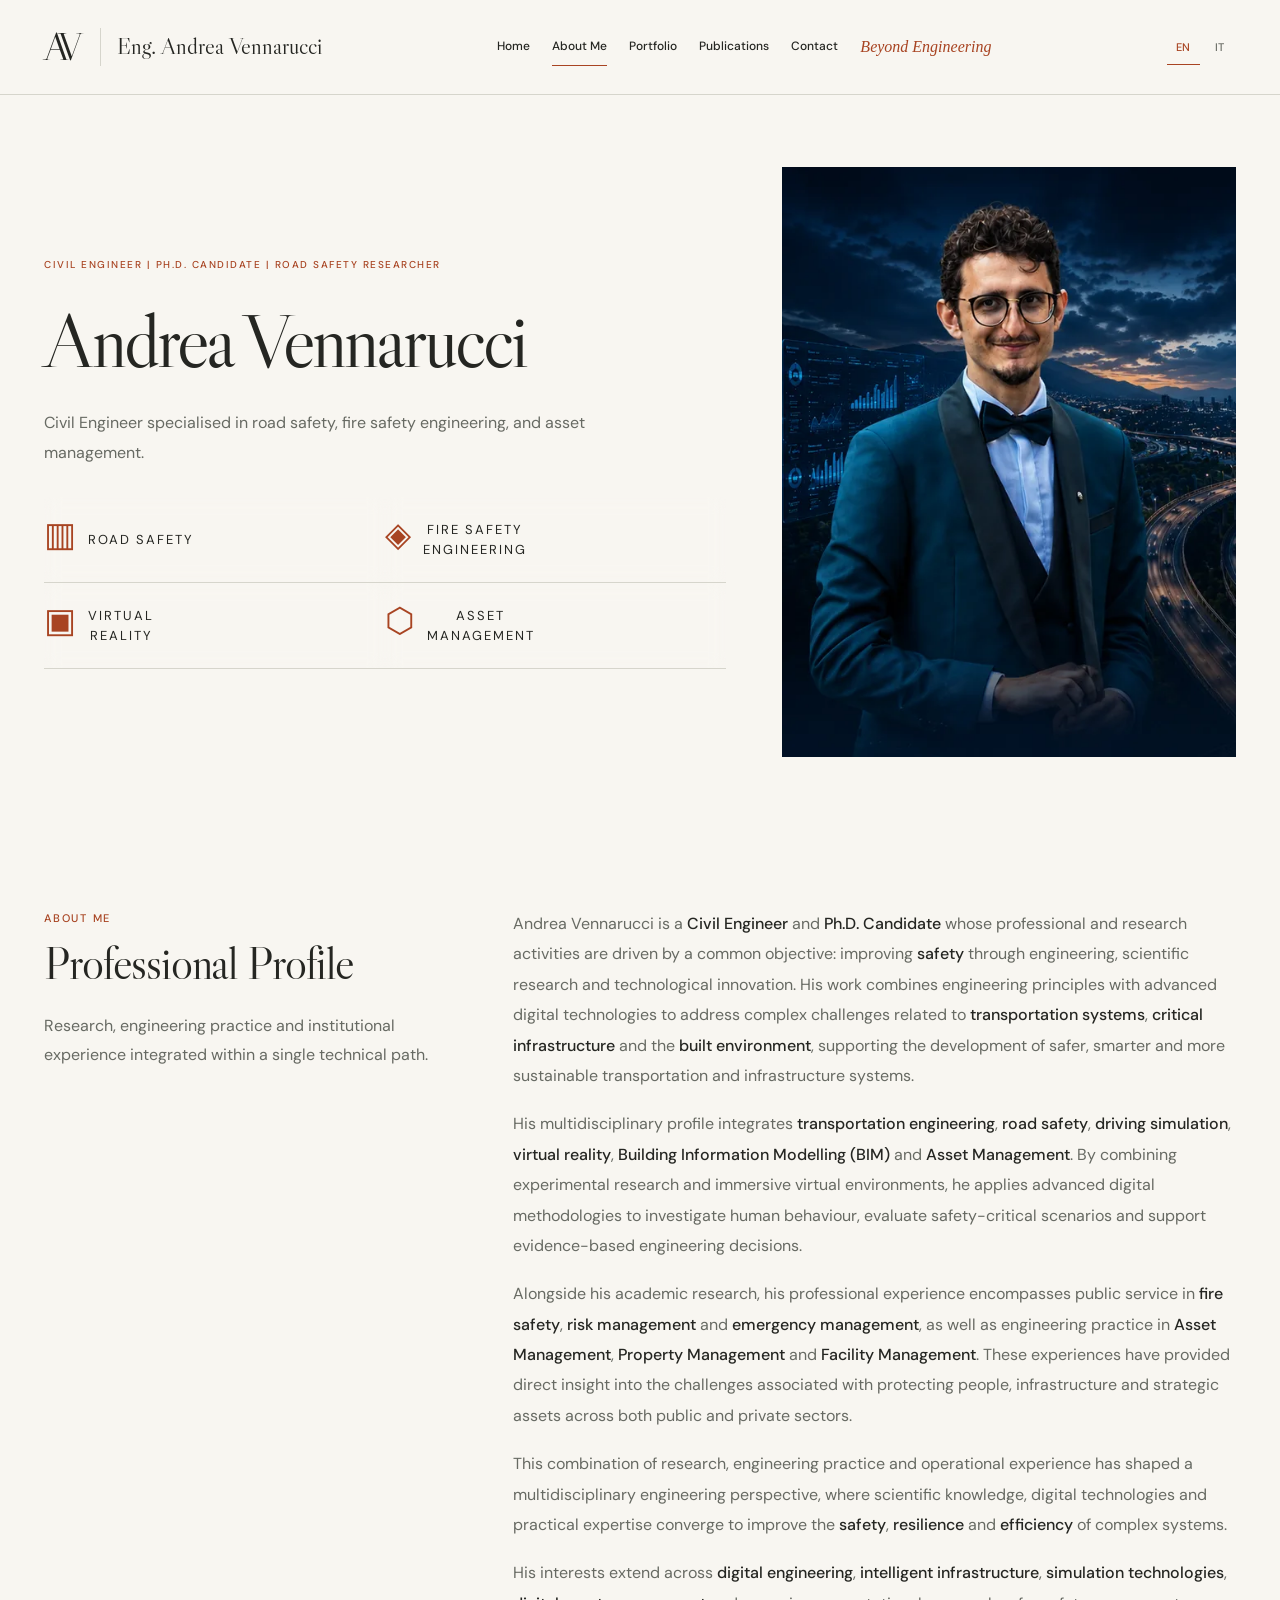
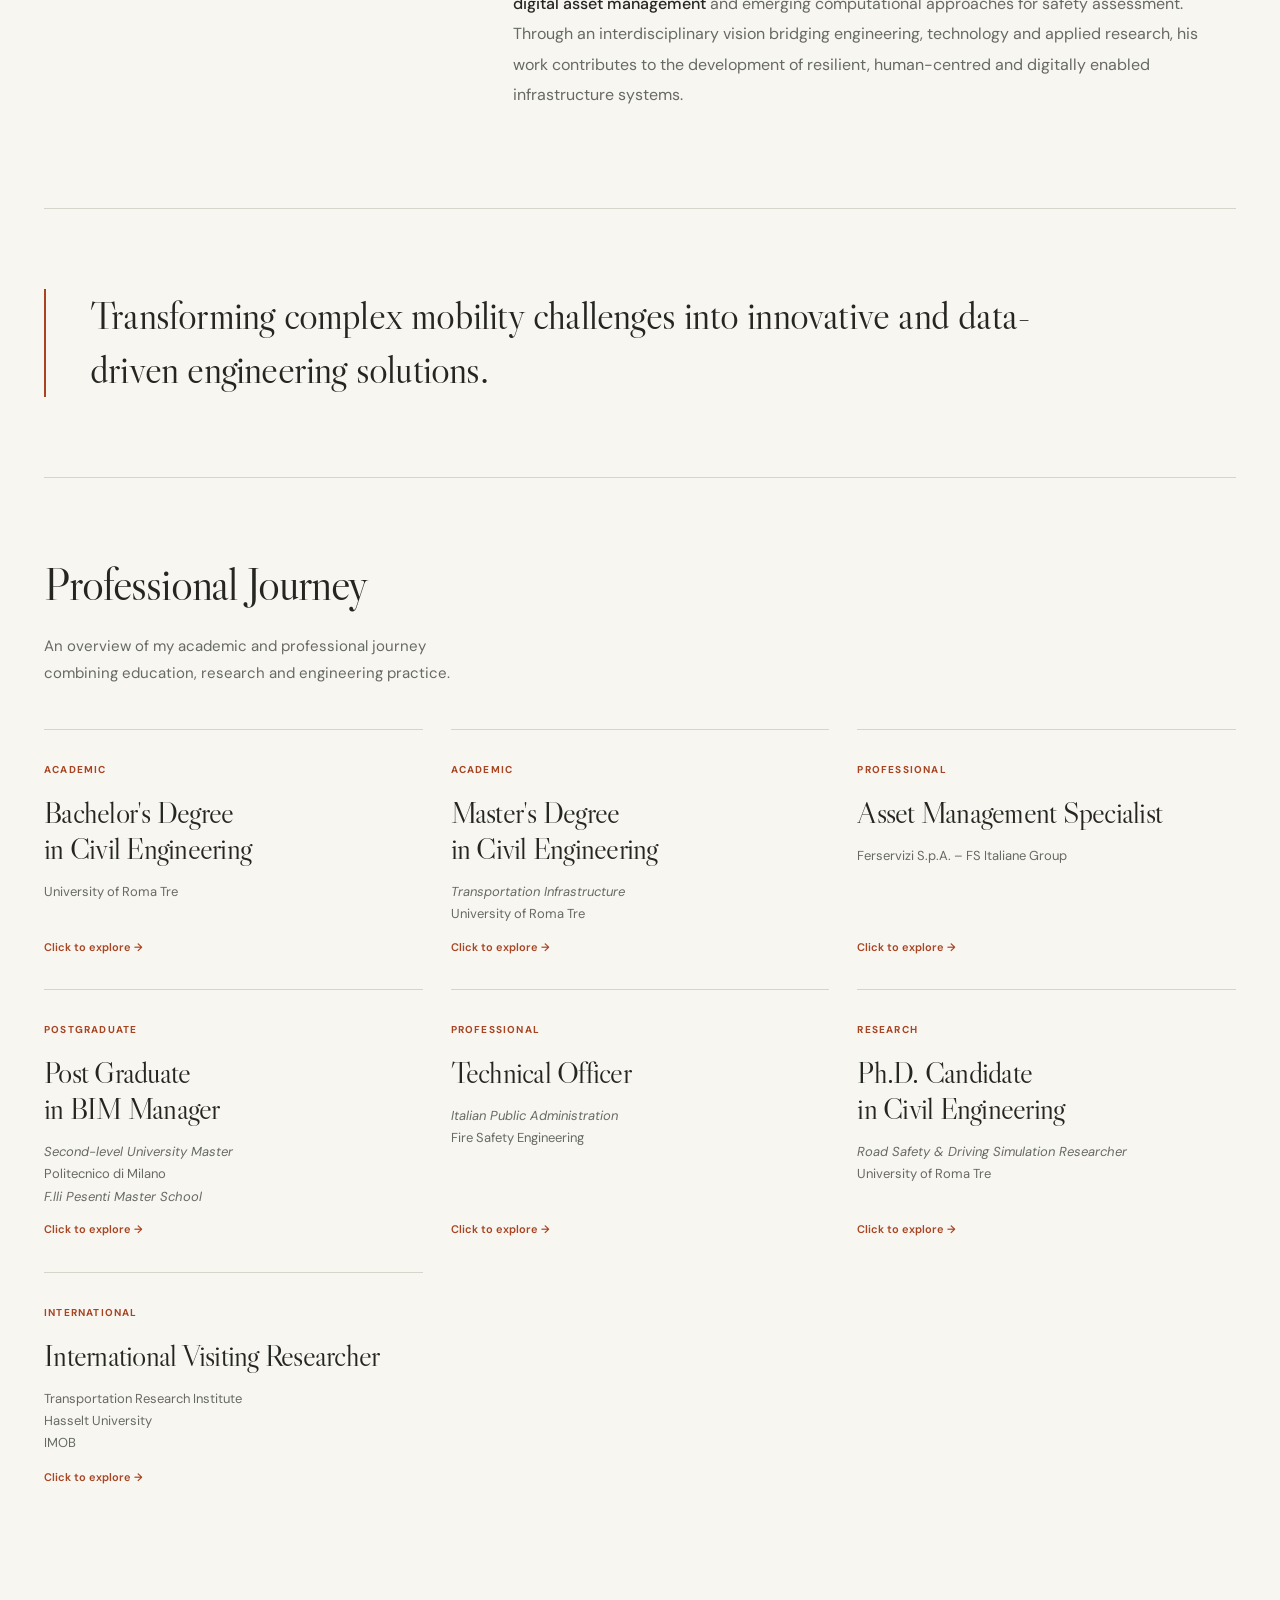
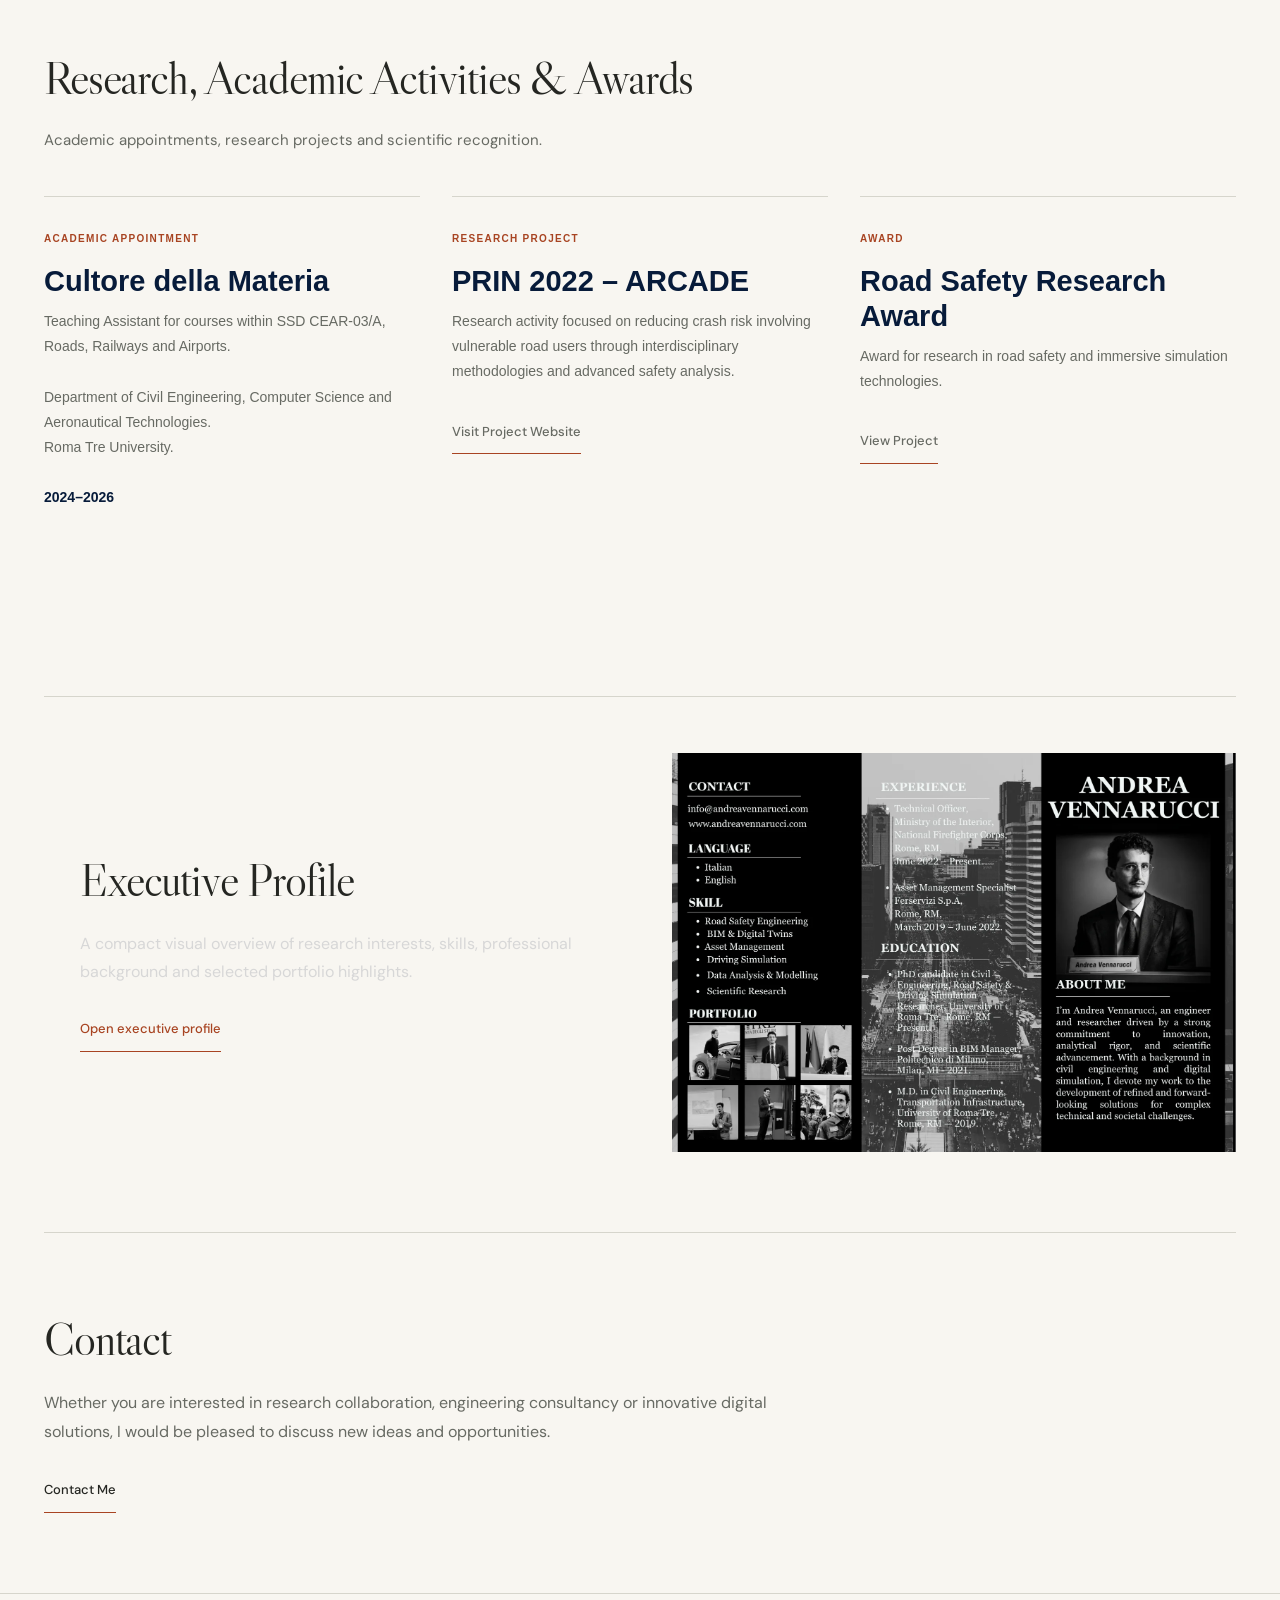
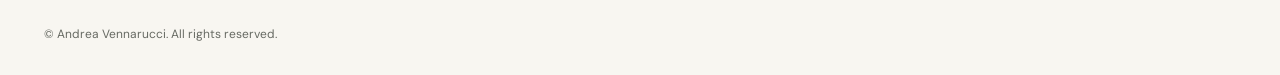
==== commit 041fc363: "Redesign portfolio with a cohesive editorial visual system" ====
--- a/AboutMe.html
+++ b/AboutMe.html
@@ -2,753 +2,319 @@
 
 <html lang="en">
 <head>
-    <meta charset="UTF-8">
-    <meta name="viewport" content="width=device-width, initial-scale=1.0">
-    <title>Andrea Vennarucci - About Me</title>
-    <meta name="description" content="Discover Andrea Vennarucci’s education, professional experience and research in civil engineering, transportation and public safety." data-en="Discover Andrea Vennarucci’s education, professional experience and research in civil engineering, transportation and public safety." data-it="Scopri formazione, esperienze professionali e ricerca di Andrea Vennarucci in ingegneria civile, trasporti e sicurezza.">
-    <link rel="canonical" href="https://andreavennarucci.com/AboutMe.html">
-    <meta property="og:type" content="website">
-    <meta property="og:site_name" content="Andrea Vennarucci">
-    <meta property="og:title" content="Andrea Vennarucci - About Me">
-    <meta property="og:description" content="Discover Andrea Vennarucci’s education, professional experience and research in civil engineering, transportation and public safety.">
-    <meta property="og:url" content="https://andreavennarucci.com/AboutMe.html">
-    <meta property="og:locale" content="en_GB">
-    <meta property="og:image" content="https://andreavennarucci.com/image/social-preview.jpg">
-    <meta property="og:image:alt" content="Andrea Vennarucci — Civil engineering and research">
-    <meta name="twitter:card" content="summary_large_image">
-    <link rel="icon" type="image/png" sizes="32x32" href="favicon-32x32.png">
-    <link rel="icon" type="image/png" sizes="16x16" href="favicon-16x16.png">
-    <link rel="apple-touch-icon" sizes="180x180" href="apple-touch-icon.png">
-    <script src="assets/site.js"></script>
-    <link rel="stylesheet" href="assets/AboutMe.css">
-    <link rel="stylesheet" href="assets/site.css">
-
-</head>
-
-<body>
-    <a class="skip-link" href="#main-content">Skip to content</a>
-
-    <header class="site-header">
-
-        <nav class="nav">
-
-            <a class="brand" href="index.html">
-
-                <img src="image/Logo-84.webp"
-                     alt="Andrea Vennarucci"
-                     style="width:42px;height:42px;object-fit:contain;" width="1254" height="1254" decoding="async" srcset="image/Logo-84.webp 84w, image/Logo-180.webp 180w" sizes="42px">
-
-                <span data-i18n="brand">Eng. Andrea Vennarucci</span>
-
-            </a>
-
-            <div class="nav-links" id="navigation">
-
-                <a href="/" data-i18n="navHome">Home</a>
-
-                <a class="active" href="AboutMe.html" data-i18n="navAbout">About Me</a>
-
-                <a href="portfolio.html" data-i18n="navPortfolio">Portfolio</a>
-
-                <a href="ScientificPublications.html" data-i18n="navPublications">Publications</a>
-
-                <a href="Contact.html" data-i18n="navContact">Contact</a>
-
-            </div>
-
-
-            <div class="language-switcher" aria-label="Language selection">
-                <button class="language-button active" type="button" data-lang="en"
-                        onclick="setLanguage('en')" aria-label="English" title="English">
-                    <svg viewBox="0 0 60 36" aria-hidden="true">
-                        <rect width="60" height="36" fill="#012169"></rect>
-                        <path d="M0 0 L60 36 M60 0 L0 36" stroke="#ffffff" stroke-width="8"></path>
-                        <path d="M0 0 L60 36 M60 0 L0 36" stroke="#c8102e" stroke-width="4"></path>
-                        <path d="M30 0 V36 M0 18 H60" stroke="#ffffff" stroke-width="12"></path>
-                        <path d="M30 0 V36 M0 18 H60" stroke="#c8102e" stroke-width="7"></path>
-                    </svg>
-                </button>
-                <button class="language-button" type="button" data-lang="it"
-                        onclick="setLanguage('it')" aria-label="Italiano" title="Italiano">
-                    <svg viewBox="0 0 60 36" aria-hidden="true">
-                        <rect x="0" width="20" height="36" fill="#009246"></rect>
-                        <rect x="20" width="20" height="36" fill="#ffffff"></rect>
-                        <rect x="40" width="20" height="36" fill="#ce2b37"></rect>
-                    </svg>
-                </button>
-            </div>
-
-            <button class="menu-toggle" type="button" aria-controls="navigation" aria-expanded="false"
-                    onclick="toggleMenu()"
-                    aria-label="Toggle navigation">
+<meta charset="utf-8"/>
+<meta content="width=device-width, initial-scale=1.0" name="viewport"/>
+<title>Andrea Vennarucci - About Me</title>
+<meta content="Discover Andrea Vennarucci’s education, professional experience and research in civil engineering, transportation and public safety." data-en="Discover Andrea Vennarucci’s education, professional experience and research in civil engineering, transportation and public safety." data-it="Scopri formazione, esperienze professionali e ricerca di Andrea Vennarucci in ingegneria civile, trasporti e sicurezza." name="description"/>
+<link href="https://andreavennarucci.com/AboutMe.html" rel="canonical"/>
+<meta content="website" property="og:type"/>
+<meta content="Andrea Vennarucci" property="og:site_name"/>
+<meta content="Andrea Vennarucci - About Me" property="og:title"/>
+<meta content="Discover Andrea Vennarucci’s education, professional experience and research in civil engineering, transportation and public safety." property="og:description"/>
+<meta content="https://andreavennarucci.com/AboutMe.html" property="og:url"/>
+<meta content="en_GB" property="og:locale"/>
+<meta content="https://andreavennarucci.com/image/social-preview.jpg" property="og:image"/>
+<meta content="Andrea Vennarucci — Civil engineering and research" property="og:image:alt"/>
+<meta content="summary_large_image" name="twitter:card"/>
+<link href="favicon-32x32.png" rel="icon" sizes="32x32" type="image/png"/>
+<link href="favicon-16x16.png" rel="icon" sizes="16x16" type="image/png"/>
+<link href="apple-touch-icon.png" rel="apple-touch-icon" sizes="180x180"/>
+<script src="assets/site.js?v=editorial-1"></script>
+<link href="assets/AboutMe.css?v=editorial-1" rel="stylesheet"/>
+<link href="assets/site.css?v=editorial-1" rel="stylesheet"/>
+<link href="assets/AboutMe-details.css?v=editorial-1" rel="stylesheet"/><link href="assets/editorial.css?v=editorial-1" rel="stylesheet"/><script defer="" src="assets/editorial.js?v=editorial-1"></script></head>
+<body class="editorial page-AboutMe">
+<a class="skip-link" href="#main-content">Skip to content</a>
+<header class="site-header">
+<nav aria-label="Main navigation" class="nav">
+<a class="brand" href="index.html">
+<img alt="Andrea Vennarucci" decoding="async" height="1254" sizes="42px" src="image/Logo-84.webp" srcset="image/Logo-84.webp 84w, image/Logo-180.webp 180w" style="width:42px;height:42px;object-fit:contain;" width="1254"/>
+<span data-i18n="brand">Eng. Andrea Vennarucci</span>
+</a>
+<div class="nav-links" id="navigation">
+<a class="" data-editorial-i18n="navHome" data-i18n="navHome" href="/">Home</a>
+<a aria-current="page" class="active" data-editorial-i18n="navAbout" data-i18n="navAbout" href="AboutMe.html">About Me</a>
+<a class="" data-editorial-i18n="navPortfolio" data-i18n="navPortfolio" href="portfolio.html">Portfolio</a>
+<a class="" data-editorial-i18n="navPublications" data-i18n="navPublications" href="ScientificPublications.html">Publications</a>
+<a class="" data-editorial-i18n="navContact" data-i18n="navContact" href="Contact.html">Contact</a>
+<a class="nav-poetry" data-editorial-i18n="navPoetry" data-i18n="navPoetry" href="beyond-engineering.html">
+                    Beyond Engineering
+                </a>
+</div>
+<div aria-label="Language selection" class="language-switcher">
+<button aria-label="English" class="language-button active" data-lang="en" onclick="setLanguage('en')" title="English" type="button">EN</button>
+<button aria-label="Italiano" class="language-button" data-lang="it" onclick="setLanguage('it')" title="Italiano" type="button">IT</button>
+</div>
+<button aria-controls="navigation" aria-expanded="false" aria-label="Toggle navigation" class="menu-toggle" onclick="toggleMenu()" type="button">
                 ☰
             </button>
-
-        </nav>
-
-    </header>
-
-
-    <main id="top" tabindex="-1">
-        <span id="main-content" tabindex="-1"></span>
-        <section class="hero">
-            <img class="hero-image"
-                 src="image/HeaderAboutMe-1600.webp"
-                 alt="Andrea Vennarucci" width="1875" height="839" decoding="async" fetchpriority="high" srcset="image/HeaderAboutMe-480.webp 480w, image/HeaderAboutMe-960.webp 960w, image/HeaderAboutMe-1600.webp 1600w" sizes="100vw">
-
-            <div class="hero-overlay"></div>
-
-            <div class="hero-inner">
-                <div class="hero-content">
-                    <h1>Andrea Vennarucci</h1>
-
-                    <div class="eyebrow" data-i18n="heroEyebrow">Civil Engineer | Ph.D. Candidate | Road Safety Researcher</div>
-                    <p style="max-width:760px;margin:0 auto;color:#ffffff;font-size:16px;font-weight:500;text-shadow:0 4px 18px rgba(0,0,0,.65);" data-i18n="heroSubtitle">Civil Engineer specialised in road safety, fire safety engineering, and asset management.</p>
-                    <div class="expertise-explorer">
-
-                        <div class="expertise-tabs">
-
-                            <button class="expertise-tab" type="button" onclick="openExpertiseModal('road')">
-                                <span class="expertise-icon">▥</span>
-                                <span data-i18n="tabRoad">Road Safety</span>
-                            </button>
-
-                            <button class="expertise-tab" type="button" onclick="openExpertiseModal('fire')">
-                                <span class="expertise-icon">◈</span>
-                                <span data-i18n-html="tabFire">Fire Safety<br>Engineering</span>
-                            </button>
-
-                            <button class="expertise-tab" type="button" onclick="openExpertiseModal('vr')">
-                                <span class="expertise-icon">▣</span>
-                                <span data-i18n-html="tabVr">Virtual<br>Reality</span>
-                            </button>
-
-                            <button class="expertise-tab" type="button" onclick="openExpertiseModal('bim')">
-                                <span class="expertise-icon">⬡</span>
-                                <span data-i18n-html="tabAsset">Asset<br>Management</span>
-                            </button>
-
-                        </div>
-
-                    </div>
-                </div>
-            </div>
-        </section>
-
-        <section class="section" id="about">
-            <div class="profile-grid">
-                <aside class="profile-panel">
-                    <div class="section-kicker" data-i18n="aboutKicker">About Me</div>
-                    <h2 data-i18n="profileTitle">Professional Profile</h2>
-                    <p data-i18n="profileLead">Research, engineering practice and institutional experience integrated within a single technical path.</p>
-                </aside>
-                <div class="profile-copy">
-                    <p data-i18n-html="profileP1">
+</nav>
+</header>
+<main id="top" tabindex="-1">
+<span id="main-content" tabindex="-1"></span>
+<section class="hero">
+<img alt="Andrea Vennarucci" class="hero-image" decoding="async" fetchpriority="high" height="839" sizes="100vw" src="image/HeaderAboutMe-1600.webp" srcset="image/HeaderAboutMe-480.webp 480w, image/HeaderAboutMe-960.webp 960w, image/HeaderAboutMe-1600.webp 1600w" width="1875"/>
+<div class="hero-overlay"></div>
+<div class="hero-inner">
+<div class="hero-content">
+<h1>Andrea Vennarucci</h1>
+<div class="eyebrow" data-i18n="heroEyebrow">Civil Engineer | Ph.D. Candidate | Road Safety Researcher</div>
+<p data-i18n="heroSubtitle">Civil Engineer specialised in road safety, fire safety engineering, and asset management.</p>
+<div class="expertise-explorer">
+<div class="expertise-tabs">
+<button class="expertise-tab" onclick="openExpertiseModal('road')" type="button">
+<span class="expertise-icon">▥</span>
+<span data-i18n="tabRoad">Road Safety</span>
+</button>
+<button class="expertise-tab" onclick="openExpertiseModal('fire')" type="button">
+<span class="expertise-icon">◈</span>
+<span data-i18n-html="tabFire">Fire Safety<br/>Engineering</span>
+</button>
+<button class="expertise-tab" onclick="openExpertiseModal('vr')" type="button">
+<span class="expertise-icon">▣</span>
+<span data-i18n-html="tabVr">Virtual<br/>Reality</span>
+</button>
+<button class="expertise-tab" onclick="openExpertiseModal('bim')" type="button">
+<span class="expertise-icon">⬡</span>
+<span data-i18n-html="tabAsset">Asset<br/>Management</span>
+</button>
+</div>
+</div>
+</div>
+</div>
+</section>
+<section class="section" id="about">
+<div class="profile-grid">
+<aside class="profile-panel">
+<div class="section-kicker" data-i18n="aboutKicker">About Me</div>
+<h2 data-i18n="profileTitle">Professional Profile</h2>
+<p data-i18n="profileLead">Research, engineering practice and institutional experience integrated within a single technical path.</p>
+</aside>
+<div class="profile-copy">
+<p data-i18n-html="profileP1">
                         Andrea Vennarucci is a <span class="keyword">Civil Engineer</span> and <span class="keyword">Ph.D. Candidate</span> whose professional and research activities are driven by a common objective:
                         improving <span class="keyword">safety</span> through engineering, scientific research and technological innovation.
                         His work combines engineering principles with advanced digital technologies to address complex challenges related to <span class="keyword">transportation systems</span>,
                         <span class="keyword">critical infrastructure</span> and the <span class="keyword">built environment</span>, supporting the development of safer, smarter and more sustainable transportation and
                         infrastructure systems.
                     </p>
-
-                    <p data-i18n-html="profileP2">
+<p data-i18n-html="profileP2">
                         His multidisciplinary profile integrates <span class="keyword">transportation engineering</span>, <span class="keyword">road safety</span>, <span class="keyword">driving simulation</span>,
                         <span class="keyword">virtual reality</span>, <span class="keyword">Building Information Modelling (BIM)</span> and <span class="keyword">Asset Management</span>.
                         By combining experimental research, and immersive virtual environments, he applies advanced digital methodologies to  investigate human behaviour, evaluating safety-critical scenarios and
                         supporting evidence-based engineering decisions.
                     </p>
-
-                    <p data-i18n-html="profileP3">
+<p data-i18n-html="profileP3">
                         Alongside his recent academic research, his professional experience encompasses public service in <span class="keyword">fire safety</span>, <span class="keyword">risk management</span> and
                         <span class="keyword">emergency management</span>, as well as engineering practice in <span class="keyword">Asset Management</span>, <span class="keyword">Property Management</span> and
                         <span class="keyword">Facility Management</span>. These experiences have provided direct insight into the challenges associated with the protection of people,
                         infrastructure and strategic assets across both public and private sectors.
                     </p>
-
-                    <p data-i18n-html="profileP4">
+<p data-i18n-html="profileP4">
                         This combination of research, engineering practice and operational experience has shaped a multidisciplinary engineering perspective,
                         where scientific knowledge, digital technologies and practical expertise converge to improve the <span class="keyword">safety</span>, <span class="keyword">resilience</span> and
                         <span class="keyword">efficiency</span> of complex systems.
                     </p>
-
-                    <p data-i18n-html="profileP5">
+<p data-i18n-html="profileP5">
                         His current interests extend across <span class="keyword">digital engineering</span>, <span class="keyword">intelligent infrastructure</span>, <span class="keyword">simulation technologies</span>,
                         <span class="keyword">digital asset management</span> and emerging computational approaches for safety assessment.
                         Through an interdisciplinary vision that bridges engineering, technology and applied research, his work contributes to research and engineering activities focused on the development of resilient,
                         human-centred and digitally enabled infrastructure systems.
                     </p>
-
-                </div>
-            </div>
-        </section>
-
-        <section class="quote">
-            <div class="quote-box">
-                <p data-i18n="quote">Transforming complex mobility challenges into innovative and data driven engineering solutions.</p>
-            </div>
-        </section>
-
-
-
-        <section>
-            <div class="journey-section">
-                <style>
-                    .journey-section {
-                        font-family: "Segoe UI", Arial, sans-serif;
-                        background: #ffffff;
-                        padding: 34px 16px;
-                        color: #071b3a;
-                    }
-
-                    .journey-title {
-                        text-align: center;
-                        font-size: 30px;
-                        font-weight: 700;
-                        color: #001f4d;
-                        letter-spacing: 2px;
-                        margin-bottom: 8px;
-                        text-transform: uppercase;
-                    }
-
-                    .journey-subtitle {
-                        text-align: center;
-                        font-size: 14px;
-                        color: #5c6b82;
-                        margin-bottom: 38px;
-                    }
-
-                    .timeline {
-                        display: flex;
-                        justify-content: space-between;
-                        position: relative;
-                        gap: 14px;
-                        max-width: 1600px;
-                        margin: 0 auto;
-                    }
-
-                        .timeline::before {
-                            content: "";
-                            position: absolute;
-                            top: 39px;
-                            left: 6%;
-                            right: 6%;
-                            height: 2px;
-                            background: linear-gradient(90deg, #002855, #6ec1ff);
-                            z-index: 0;
-                        }
-
-                    .journey-item {
-                        position: relative;
-                        z-index: 1;
-                        flex: 1;
-                        text-align: center;
-                        padding-left: 0;
-                        margin: 0;
-                    }
-
-                        .journey-item::before {
-                            display: none;
-                        }
-
-
-                    .dot {
-                        width: 15px;
-                        height: 15px;
-                        background: #0059b3;
-                        border: 3px solid white;
-                        border-radius: 50%;
-                        margin: 32px auto 18px auto;
-                        box-shadow: 0 0 0 2px #0059b3;
-                    }
-
-                    .card {
-                        position: relative;
-                        overflow: hidden;
-                        background: #ffffff;
-                        border-radius: 20px;
-                        padding: 16px 10px 28px 10px;
-                        min-height: 200px;
-                        box-shadow: 0 4px 12px rgba(0, 40, 85, 0.08);
-                        border: 1px solid #e9eef5;
-                        transition: transform 0.25s ease, box-shadow 0.25s ease, border-color 0.25s ease;
-                        cursor: pointer;
-                    }
-
-                        .card::after {
-                            content: var(--journey-hint, "Click to explore →");
-                            position: absolute;
-                            bottom: 4px;
-                            right: 14px;
-                            color: #6ec1ff;
-                            font-size: 12px;
-                            font-weight: 600;
-                            opacity: 0;
-                            transition: opacity 0.25s ease;
-                        }
-
-                        .card:hover::after {
-                            opacity: 1;
-                        }
-
-                        .card:hover {
-                            transform: translateY(-6px);
-                            box-shadow: 0 12px 24px rgba(0, 40, 85, 0.15);
-                            border-color: #6ec1ff;
-                        }
-
-                    .date {
-                        display: inline-block;
-                        background: linear-gradient(90deg, #002855, #6ec1ff);
-                        color: #ffffff;
-                        font-size: 11px;
-                        font-weight: 700;
-                        padding: 7px 12px;
-                        border-radius: 18px;
-                        margin-bottom: 16px;
-                    }
-
-                    .date-academic {
-                        background: linear-gradient(90deg, #002855, #6ec1ff);
-                    }
-
-                    .date-professional {
-                        background: linear-gradient(90deg, #3d4f63, #8faec7);
-                    }
-
-                    .role {
-                        font-size: 16px;
-                        font-weight: 700;
-                        line-height: 1.28;
-                        margin-bottom: 10px;
-                        color: #071b3a;
-                    }
-
-                    .detail {
-                        font-size: 13px;
-                        line-height: 1.42;
-                        color: #31425c;
-                    }
-
-                    .italic {
-                        font-style: italic;
-                    }
-
-                    .journey-modal {
-                        display: none;
-                        position: fixed;
-                        z-index: 99999;
-                        left: 0;
-                        top: 0;
-                        width: 100%;
-                        height: 100%;
-                        overflow: auto;
-                        background: rgba(0, 20, 45, 0.72);
-                        backdrop-filter: blur(5px);
-                    }
-
-                    .journey-modal-content {
-                        background: #ffffff;
-                        margin: 8% auto;
-                        padding: 28px;
-                        border-radius: 22px;
-                        width: min(720px, 88%);
-                        box-shadow: 0 18px 42px rgba(0, 40, 85, 0.28);
-                        border: 1px solid #e9eef5;
-                        position: relative;
-                        animation: modalFade 0.22s ease;
-                    }
-
-                    @keyframes modalFade {
-                        from {
-                            opacity: 0;
-                            transform: translateY(18px);
-                        }
-
-                        to {
-                            opacity: 1;
-                            transform: translateY(0);
-                        }
-                    }
-
-                    .journey-modal-close {
-                        position: absolute;
-                        right: 22px;
-                        top: 16px;
-                        font-size: 28px;
-                        color: #31425c;
-                        cursor: pointer;
-                        line-height: 1;
-                    }
-
-                        .journey-modal-close:hover {
-                            color: #0059b3;
-                        }
-
-                    .modal-tag {
-                        display: inline-block;
-                        background: linear-gradient(90deg, #002855, #6ec1ff);
-                        color: #ffffff;
-                        font-size: 11px;
-                        font-weight: 700;
-                        padding: 7px 12px;
-                        border-radius: 18px;
-                        margin-bottom: 16px;
-                    }
-
-                    .modal-title {
-                        font-size: 24px;
-                        font-weight: 700;
-                        color: #071b3a;
-                        margin-bottom: 12px;
-                        line-height: 1.25;
-                    }
-
-                    .modal-text {
-                        font-size: 14px;
-                        line-height: 1.65;
-                        color: #31425c;
-                    }
-
-                    .modal-placeholder {
-                        margin-top: 18px;
-                        padding: 16px;
-                        border-left: 3px solid #6ec1ff;
-                        background: #f7fbff;
-                        color: #071b3a;
-                        font-weight: 600;
-                        text-align: justify;
-                        text-justify: inter-word;
-                    }
-
-                    @media (max-width: 900px) {
-                        .journey-section {
-                            padding: 18px 8px;
-                        }
-
-                        .journey-item:nth-child(1) {
-                            order: 7;
-                        }
-                        /* Bachelor */
-                        .journey-item:nth-child(2) {
-                            order: 6;
-                        }
-                        /* Master */
-                        .journey-item:nth-child(3) {
-                            order: 5;
-                        }
-                        /* Ferservizi */
-                        .journey-item:nth-child(4) {
-                            order: 4;
-                        }
-                        /* BIM */
-                        .journey-item:nth-child(5) {
-                            order: 3;
-                        }
-                        /* Firefighter Corps */
-                        .journey-item:nth-child(6) {
-                            order: 2;
-                        }
-                        /* PhD */
-                        .journey-item:nth-child(7) {
-                            order: 1;
-                        }
-                        /* Hasselt */
-
-
-
-                        .journey-title {
-                            font-size: 22px;
-                            letter-spacing: 3px;
-                            margin-bottom: 4px;
-                        }
-
-                        .journey-subtitle {
-                            font-size: 12px;
-                            line-height: 1.35;
-                            margin-bottom: 14px;
-                        }
-
-                        .timeline {
-                            flex-direction: column;
-                            gap: 12px;
-                            margin-top: 0;
-                        }
-
-                            .timeline::before {
-                                top: 0;
-                                bottom: 0;
-                                left: 13px;
-                                right: auto;
-                                width: 2px;
-                                height: auto;
-                            }
-
-                        .journey-item {
-                            display: flex;
-                            align-items: flex-start;
-                            text-align: left;
-                            gap: 10px;
-                        }
-
-                        .dot {
-                            width: 12px;
-                            height: 12px;
-                            flex: 0 0 auto;
-                            margin: 18px 0 0 5px;
-                            box-shadow: 0 0 0 2px #0059b3;
-                        }
-
-                        .card {
-                            width: 100%;
-                            min-height: 120px;
-                            padding: 14px 14px 26px 14px;
-                            border-radius: 16px;
-                        }
-
-                        .date {
-                            font-size: 10px;
-                            padding: 5px 9px;
-                            margin-bottom: 8px;
-                        }
-
-                        .role {
-                            font-size: 14px;
-                            line-height: 1.22;
-                            margin-bottom: 6px;
-                        }
-
-                        .detail {
-                            font-size: 12px;
-                            line-height: 1.3;
-                        }
-
-                        .card::after {
-                            opacity: 1;
-                            bottom: 5px;
-                            right: 10px;
-                            font-size: 10px;
-                        }
-
-                        .card:hover {
-                            transform: none;
-                        }
-
-                        .journey-modal-content {
-                            margin: 12% auto;
-                            padding: 20px;
-                            width: min(720px, 90%);
-                        }
-
-                        .modal-title {
-                            font-size: 18px;
-                        }
-
-                        .modal-text {
-                            font-size: 13px;
-                        }
-                    }
-                </style>
-
-                <div class="journey-title" data-i18n="journeyTitle">Professional Journey</div>
-                <div class="journey-subtitle" data-i18n-html="journeySubtitle">
-                    An overview of my academic and professional journey<br>
+</div>
+</div>
+</section>
+<section class="quote">
+<div class="quote-box">
+<p data-i18n="quote">Transforming complex mobility challenges into innovative and data driven engineering solutions.</p>
+</div>
+</section>
+<section>
+<div class="journey-section">
+
+<div class="journey-title" data-i18n="journeyTitle">Professional Journey</div>
+<div class="journey-subtitle" data-i18n-html="journeySubtitle">
+                    An overview of my academic and professional journey<br/>
                     combining education, research and engineering practice.
                 </div>
-
-                <div class="timeline">
-
-                    <div class="journey-item">
-                        <div class="dot"></div>
-                        <div class="card" onclick="openJourneyModal('modal-bachelor')">
-                            <div class="date date-academic" data-i18n="tagAcademic">ACADEMIC</div>
-                            <div class="role" data-i18n-html="journeyBachelor">Bachelor's Degree<br>in Civil Engineering</div>
-                            <div class="detail" data-i18n-html="romaTre">University of Roma Tre</div>
-                        </div>
-                    </div>
-
-                    <div class="journey-item">
-                        <div class="dot"></div>
-                        <div class="card" onclick="openJourneyModal('modal-master')">
-                            <div class="date date-academic" data-i18n="tagAcademic">ACADEMIC</div>
-                            <div class="role" data-i18n-html="journeyMaster">Master's Degree<br>in Civil Engineering</div>
-                            <div class="detail italic" data-i18n-html="transportInfrastructure">Transportation Infrastructure</div>
-                            <div class="detail" data-i18n="romaTre">University of Roma Tre</div>
-                        </div>
-                    </div>
-
-                    <div class="journey-item">
-                        <div class="dot"></div>
-                        <div class="card" onclick="openJourneyModal('modal-ferservizi')">
-                            <div class="date date-professional" data-i18n="tagProfessional">PROFESSIONAL</div>
-                            <div class="role" data-i18n-html="journeyFerservizi">Asset Management Specialist</div>
-                            <div class="detail" data-i18n="ferserviziGroup">Ferservizi S.p.A. - Ferrovie dello Stato Italiane S.p.A. Group</div>
-                        </div>
-                    </div>
-
-                    <div class="journey-item">
-                        <div class="dot"></div>
-                        <div class="card" onclick="openJourneyModal('modal-bim')">
-                            <div class="date date-academic" data-i18n="tagPostgraduate">POSTGRADUATE</div>
-                            <div class="role" data-i18n-html="journeyBim">Post Graduate<br>in BIM Manager</div>
-                            <div class="detail italic" data-i18n="secondLevelMaster">Master di II livello</div>
-                            <div class="detail" data-i18n-html="polimiSchool">Politecnico di Milano <br><em>Scuola Master F.lli Pesenti</em></div>
-                        </div>
-                    </div>
-
-                    <div class="journey-item">
-                        <div class="dot"></div>
-                        <div class="card" onclick="openJourneyModal('modal-cnvvf')">
-                            <div class="date date-professional" data-i18n="tagProfessional">PROFESSIONAL</div>
-                            <div class="role" data-i18n-html="journeyOfficer">Technical Officer</div>
-                            <div class="detail" data-i18n-html="italianPublicAdministration"><em>Italian Public Administration</em></div>
-                            <div class="detail" data-i18n-html="fireSafetyEngineering">Fire Safety Engineering</div>
-                        </div>
-                    </div>
-
-                    <div class="journey-item">
-                        <div class="dot"></div>
-                        <div class="card" onclick="openJourneyModal('modal-phd')">
-                            <div class="date date-academic" data-i18n="tagResearch">RESEARCH</div>
-                            <div class="role" data-i18n-html="journeyPhd">Ph.D. Candidate<br>in Civil Engineering</div>
-                            <div class="detail italic" data-i18n-html="roadResearcher">Road Safety & Driving Simulation Researcher</div>
-                            <div class="detail" data-i18n="romaTre">University of Roma Tre</div>
-                        </div>
-                    </div>
-
-                    <div class="journey-item">
-                        <div class="dot"></div>
-                        <div class="card" onclick="openJourneyModal('modal-hasselt')">
-                            <div class="date date-academic" data-i18n="tagInternational">INTERNATIONAL</div>
-                            <div class="role" data-i18n-html="journeyVisiting">International Visiting Researcher</div>
-                            <div class="detail" data-i18n-html="transportInstitute">Transportation Research Institute</div>
-                            <div class="detail" data-i18n-html="hasseltUniversity">Hasselt University</div>
-                            <div class="detail">IMOB</div>
-                        </div>
-                    </div>
-
-                </div>
-
-                <div id="modal-bachelor" class="journey-modal">
-                    <div class="journey-modal-content">
-                        <span class="journey-modal-close" onclick="closeJourneyModal('modal-bachelor')">&times;</span>
-                        <div class="modal-tag" data-i18n="modalBachelorTag">Academic Path</div>
-                        <div class="modal-title" data-i18n="modalBachelorTitle">Bachelor's Degree in Civil Engineering</div>
-                        <div class="modal-text" data-i18n-html="modalBachelorMeta">
-                            <strong>Institution:</strong> University of Roma Tre<br>
-                            <strong>Field:</strong> Civil Engineering
-                        </div>
-                        <div class="modal-placeholder" data-i18n="modalBachelorText">
+<div class="timeline">
+<div class="journey-item">
+<div class="dot"></div>
+<div class="card" onclick="openJourneyModal('modal-bachelor')" role="button" tabindex="0">
+<div class="date date-academic" data-i18n="tagAcademic">ACADEMIC</div>
+<div class="role" data-i18n-html="journeyBachelor">Bachelor's Degree<br/>in Civil Engineering</div>
+<div class="detail" data-i18n-html="romaTre">University of Roma Tre</div>
+</div>
+</div>
+<div class="journey-item">
+<div class="dot"></div>
+<div class="card" onclick="openJourneyModal('modal-master')" role="button" tabindex="0">
+<div class="date date-academic" data-i18n="tagAcademic">ACADEMIC</div>
+<div class="role" data-i18n-html="journeyMaster">Master's Degree<br/>in Civil Engineering</div>
+<div class="detail italic" data-i18n-html="transportInfrastructure">Transportation Infrastructure</div>
+<div class="detail" data-i18n="romaTre">University of Roma Tre</div>
+</div>
+</div>
+<div class="journey-item">
+<div class="dot"></div>
+<div class="card" onclick="openJourneyModal('modal-ferservizi')" role="button" tabindex="0">
+<div class="date date-professional" data-i18n="tagProfessional">PROFESSIONAL</div>
+<div class="role" data-i18n-html="journeyFerservizi">Asset Management Specialist</div>
+<div class="detail" data-i18n="ferserviziGroup">Ferservizi S.p.A. - Ferrovie dello Stato Italiane S.p.A. Group</div>
+</div>
+</div>
+<div class="journey-item">
+<div class="dot"></div>
+<div class="card" onclick="openJourneyModal('modal-bim')" role="button" tabindex="0">
+<div class="date date-academic" data-i18n="tagPostgraduate">POSTGRADUATE</div>
+<div class="role" data-i18n-html="journeyBim">Post Graduate<br/>in BIM Manager</div>
+<div class="detail italic" data-i18n="secondLevelMaster">Master di II livello</div>
+<div class="detail" data-i18n-html="polimiSchool">Politecnico di Milano <br/><em>Scuola Master F.lli Pesenti</em></div>
+</div>
+</div>
+<div class="journey-item">
+<div class="dot"></div>
+<div class="card" onclick="openJourneyModal('modal-cnvvf')" role="button" tabindex="0">
+<div class="date date-professional" data-i18n="tagProfessional">PROFESSIONAL</div>
+<div class="role" data-i18n-html="journeyOfficer">Technical Officer</div>
+<div class="detail" data-i18n-html="italianPublicAdministration"><em>Italian Public Administration</em></div>
+<div class="detail" data-i18n-html="fireSafetyEngineering">Fire Safety Engineering</div>
+</div>
+</div>
+<div class="journey-item">
+<div class="dot"></div>
+<div class="card" onclick="openJourneyModal('modal-phd')" role="button" tabindex="0">
+<div class="date date-academic" data-i18n="tagResearch">RESEARCH</div>
+<div class="role" data-i18n-html="journeyPhd">Ph.D. Candidate<br/>in Civil Engineering</div>
+<div class="detail italic" data-i18n-html="roadResearcher">Road Safety &amp; Driving Simulation Researcher</div>
+<div class="detail" data-i18n="romaTre">University of Roma Tre</div>
+</div>
+</div>
+<div class="journey-item">
+<div class="dot"></div>
+<div class="card" onclick="openJourneyModal('modal-hasselt')" role="button" tabindex="0">
+<div class="date date-academic" data-i18n="tagInternational">INTERNATIONAL</div>
+<div class="role" data-i18n-html="journeyVisiting">International Visiting Researcher</div>
+<div class="detail" data-i18n-html="transportInstitute">Transportation Research Institute</div>
+<div class="detail" data-i18n-html="hasseltUniversity">Hasselt University</div>
+<div class="detail">IMOB</div>
+</div>
+</div>
+</div>
+<div class="journey-modal" id="modal-bachelor">
+<div class="journey-modal-content">
+<button aria-label="Close" class="journey-modal-close" onclick="closeJourneyModal('modal-bachelor')" type="button">×</button>
+<div class="modal-tag" data-i18n="modalBachelorTag">Academic Path</div>
+<div class="modal-title" data-i18n="modalBachelorTitle">Bachelor's Degree in Civil Engineering</div>
+<div class="modal-text" data-i18n-html="modalBachelorMeta">
+<strong>Institution:</strong> University of Roma Tre<br/>
+<strong>Field:</strong> Civil Engineering
+                        </div>
+<div class="modal-placeholder" data-i18n="modalBachelorText">
                             Bachelor's Degree in Civil Engineering, providing a comprehensive education in structural engineering, geotechnics, hydraulics,
                             transportation engineering, road and railway infrastructure, surveying, construction materials, and infrastructure design, establishing
                             the multidisciplinary foundation for advanced studies in transportation systems and digital engineering.
                         </div>
-                    </div>
-                </div>
-
-                <div id="modal-master" class="journey-modal">
-                    <div class="journey-modal-content">
-                        <span class="journey-modal-close" onclick="closeJourneyModal('modal-master')">&times;</span>
-                        <div class="modal-tag" data-i18n="modalMasterTag">Academic Path</div>
-                        <div class="modal-title" data-i18n="modalMasterTitle">Master's Degree in Civil Engineering</div>
-                        <div class="modal-text" data-i18n-html="modalMasterMeta">
-                            <strong>Institution:</strong> University of Roma Tre<br>
-                            <strong>Specialisation:</strong> Transportation Infrastructure
-                        </div>
-                        <div class="modal-placeholder" data-i18n="modalMasterText">
+</div>
+</div>
+<div class="journey-modal" id="modal-master">
+<div class="journey-modal-content">
+<button aria-label="Close" class="journey-modal-close" onclick="closeJourneyModal('modal-master')" type="button">×</button>
+<div class="modal-tag" data-i18n="modalMasterTag">Academic Path</div>
+<div class="modal-title" data-i18n="modalMasterTitle">Master's Degree in Civil Engineering</div>
+<div class="modal-text" data-i18n-html="modalMasterMeta">
+<strong>Institution:</strong> University of Roma Tre<br/>
+<strong>Specialisation:</strong> Transportation Infrastructure
+                        </div>
+<div class="modal-placeholder" data-i18n="modalMasterText">
                             Master's Degree in Civil Engineering, specializing in transportation engineering through advanced studies in traffic engineering,
                             transport planning, road infrastructure design, pavement engineering, road safety, intelligent transportation systems, and simulation-based
                             transportation analysis.
                         </div>
-                    </div>
-                </div>
-
-                <div id="modal-ferservizi" class="journey-modal">
-                    <div class="journey-modal-content">
-                        <span class="journey-modal-close" onclick="closeJourneyModal('modal-ferservizi')">&times;</span>
-                        <div class="modal-tag" data-i18n="modalFsTag">Professional Experience</div>
-                        <div class="modal-title" data-i18n="modalFsTitle">Asset Management Specialist</div>
-                        <div class="modal-text" data-i18n-html="modalFsMeta">
-                            <strong>Area:</strong> Asset Management<br>
-                            <strong>Context:</strong> Major National Infrastructure Group
-                        </div>
-                        <div class="modal-placeholder" data-i18n="modalFsText">
+</div>
+</div>
+<div class="journey-modal" id="modal-ferservizi">
+<div class="journey-modal-content">
+<button aria-label="Close" class="journey-modal-close" onclick="closeJourneyModal('modal-ferservizi')" type="button">×</button>
+<div class="modal-tag" data-i18n="modalFsTag">Professional Experience</div>
+<div class="modal-title" data-i18n="modalFsTitle">Asset Management Specialist</div>
+<div class="modal-text" data-i18n-html="modalFsMeta">
+<strong>Area:</strong> Asset Management<br/>
+<strong>Context:</strong> Major National Infrastructure Group
+                        </div>
+<div class="modal-placeholder" data-i18n="modalFsText">
                             Professional experience in Asset Management within the FS Italiane Group, gaining expertise in
                             Property and Facility Management through the technical and administrative management of corporate real estate assets. Activities included real estate due diligence
                             of major railway station complexes in Rome, support for property valuation and disposal processes, analysis of technical documentation, and the application of Building
                             Information Modelling (BIM) methodologies to improve the digital management and lifecycle of the real estate portfolio.
                         </div>
-                    </div>
-                </div>
-
-                <div id="modal-bim" class="journey-modal">
-                    <div class="journey-modal-content">
-                        <span class="journey-modal-close" onclick="closeJourneyModal('modal-bim')">&times;</span>
-                        <div class="modal-tag" data-i18n="modalBimTag">Postgraduate Education</div>
-                        <div class="modal-title" data-i18n="modalBimTitle">Post Graduate in BIM Manager</div>
-                        <div class="modal-text" data-i18n-html="modalBimMeta">
-                            <strong>Institution:</strong> Politecnico di Milano<br>
-                            <strong>Programme:</strong> Master di II livello
-                        </div>
-                        <div class="modal-placeholder" data-i18n="modalBimText">
+</div>
+</div>
+<div class="journey-modal" id="modal-bim">
+<div class="journey-modal-content">
+<button aria-label="Close" class="journey-modal-close" onclick="closeJourneyModal('modal-bim')" type="button">×</button>
+<div class="modal-tag" data-i18n="modalBimTag">Postgraduate Education</div>
+<div class="modal-title" data-i18n="modalBimTitle">Post Graduate in BIM Manager</div>
+<div class="modal-text" data-i18n-html="modalBimMeta">
+<strong>Institution:</strong> Politecnico di Milano<br/>
+<strong>Programme:</strong> Master di II livello
+                        </div>
+<div class="modal-placeholder" data-i18n="modalBimText">
                             Postgraduate specialization in Building Information Modelling (BIM) and Digital Twin methodologies, pursued concurrently
                             with professional experience within the FS Italiane Group as part of a continuous professional
                             development path aimed at advancing digital approaches to Asset, Property, and Facility Management.
                         </div>
-                    </div>
-                </div>
-
-                <div id="modal-cnvvf" class="journey-modal">
-                    <div class="journey-modal-content">
-                        <span class="journey-modal-close" onclick="closeJourneyModal('modal-cnvvf')">&times;</span>
-                        <div class="modal-tag" data-i18n="modalFireTag">Public Service</div>
-                        <div class="modal-title" data-i18n="modalFireTitle">Technical Officer</div>
-                        <div class="modal-text" data-i18n-html="modalFireMeta">
-                            <strong>Area:</strong> Italian Public Administration<br>
-                            <strong>Field:</strong> Fire Safety Engineering
-                        </div>
-                        <div class="modal-placeholder" data-i18n="modalFireText">
+</div>
+</div>
+<div class="journey-modal" id="modal-cnvvf">
+<div class="journey-modal-content">
+<button aria-label="Close" class="journey-modal-close" onclick="closeJourneyModal('modal-cnvvf')" type="button">×</button>
+<div class="modal-tag" data-i18n="modalFireTag">Public Service</div>
+<div class="modal-title" data-i18n="modalFireTitle">Technical Officer</div>
+<div class="modal-text" data-i18n-html="modalFireMeta">
+<strong>Area:</strong> Italian Public Administration<br/>
+<strong>Field:</strong> Fire Safety Engineering
+                        </div>
+<div class="modal-placeholder" data-i18n="modalFireText">
                             Technical activities within the Italian National Fire and Rescue Service, focusing on fire safety engineering,
                             industrial risk assessment, Integrated Environmental
                             Authorization (AIA) procedures, and the application of Building Information Modelling (BIM) to fire prevention and technical safety.
                         </div>
-                    </div>
-                </div>
-
-                <div id="modal-phd" class="journey-modal">
-                    <div class="journey-modal-content">
-                        <span class="journey-modal-close" onclick="closeJourneyModal('modal-phd')">&times;</span>
-                        <div class="modal-tag" data-i18n="modalPhdTag">Doctoral Research</div>
-                        <div class="modal-title" data-i18n="modalPhdTitle">Ph.D. Candidate in Civil Engineering</div>
-                        <div class="modal-text" data-i18n-html="modalPhdMeta">
-                            <strong>Institution:</strong> University of Roma Tre<br>
-                            <strong>Research Area:</strong> Road Safety & Driving Simulation
-                        </div>
-                        <div class="modal-placeholder" data-i18n="modalPhdText">
+</div>
+</div>
+<div class="journey-modal" id="modal-phd">
+<div class="journey-modal-content">
+<button aria-label="Close" class="journey-modal-close" onclick="closeJourneyModal('modal-phd')" type="button">×</button>
+<div class="modal-tag" data-i18n="modalPhdTag">Doctoral Research</div>
+<div class="modal-title" data-i18n="modalPhdTitle">Ph.D. Candidate in Civil Engineering</div>
+<div class="modal-text" data-i18n-html="modalPhdMeta">
+<strong>Institution:</strong> University of Roma Tre<br/>
+<strong>Research Area:</strong> Road Safety &amp; Driving Simulation
+                        </div>
+<div class="modal-placeholder" data-i18n="modalPhdText">
                             Research in road safety, human factors, driving simulation, and virtual reality,
                             combining experimental research and advanced simulation technologies to investigate human behaviour and support
                             the development of safer transportation systems.
                         </div>
-                    </div>
-                </div>
-
-                <div id="modal-hasselt" class="journey-modal">
-                    <div class="journey-modal-content">
-                        <span class="journey-modal-close" onclick="closeJourneyModal('modal-hasselt')">&times;</span>
-                        <div class="modal-tag" data-i18n="modalHasseltTag">International Research</div>
-                        <div class="modal-title" data-i18n="modalHasseltTitle">International Visiting Researcher</div>
-                        <div class="modal-text" data-i18n-html="modalHasseltMeta">
-                            <strong>Institution:</strong> Transportation Research Institute, Hasselt University<br>
-                            <strong>Research Centre:</strong> Instituut voor Mobiliteit – IMOB<br>
-                            <strong>Location:</strong> Hasselt, Belgium
-                        </div>
-                        <div class="modal-placeholder" data-i18n="modalHasseltText">
+</div>
+</div>
+<div class="journey-modal" id="modal-hasselt">
+<div class="journey-modal-content">
+<button aria-label="Close" class="journey-modal-close" onclick="closeJourneyModal('modal-hasselt')" type="button">×</button>
+<div class="modal-tag" data-i18n="modalHasseltTag">International Research</div>
+<div class="modal-title" data-i18n="modalHasseltTitle">International Visiting Researcher</div>
+<div class="modal-text" data-i18n-html="modalHasseltMeta">
+<strong>Institution:</strong> Transportation Research Institute, Hasselt University<br/>
+<strong>Research Centre:</strong> Instituut voor Mobiliteit – IMOB<br/>
+<strong>Location:</strong> Hasselt, Belgium
+                        </div>
+<div class="modal-placeholder" data-i18n="modalHasseltText">
                             International research collaboration aimed at developing AI-driven and BIM-enabled digital methodologies for transportation safety,
                             integrating traffic simulation, virtual environments, and intelligent transportation systems.
                         </div>
-                    </div>
-                </div>
-
-                <script>
+</div>
+</div>
+<script>
                     function openJourneyModal(id) {
                         document.getElementById(id).style.display = "block";
                     }
@@ -866,256 +432,93 @@
                     }
 
                 </script>
-            </div>
-
-
-
-        </section>
-
-
-
-        <section class="activities-section">
-            <style>
-                .activities-section {
-                    font-family: "Segoe UI", Arial, sans-serif;
-                    background: #ffffff;
-                    padding: 34px 16px 76px;
-                    color: #071b3a;
-                    position: relative;
-                    z-index: 3;
-                }
-
-                .activities-title {
-                    text-align: center;
-                    font-size: 30px;
-                    font-weight: 700;
-                    color: #001f4d;
-                    letter-spacing: 2px;
-                    margin-bottom: 8px;
-                    text-transform: uppercase;
-                }
-
-                .activities-subtitle {
-                    text-align: center;
-                    font-size: 14px;
-                    color: #5c6b82;
-                    margin-bottom: 38px;
-                }
-
-                .activities-grid {
-                    display: grid;
-                    grid-template-columns: repeat(3, 1fr);
-                    gap: 20px;
-                    max-width: 1400px;
-                    margin: 0 auto;
-                }
-
-                .activities-section .activity-card {
-                    background: #ffffff;
-                    border-radius: 20px;
-                    padding: 16px 10px;
-                    min-height: 200px;
-                    box-shadow: 0 4px 12px rgba(0, 40, 85, 0.08);
-                    border: 1px solid #e9eef5;
-                    transition: transform 0.25s ease, box-shadow 0.25s ease, border-color 0.25s ease;
-                }
-
-                    .activities-section .activity-card:hover {
-                        transform: translateY(-6px);
-                        box-shadow: 0 12px 24px rgba(0, 40, 85, 0.15);
-                        border-color: #6ec1ff;
-                    }
-
-                .activity-tag {
-                    display: inline-block;
-                    background: linear-gradient(90deg, #002855, #6ec1ff);
-                    color: #ffffff;
-                    font-size: 11px;
-                    font-weight: 700;
-                    padding: 7px 12px;
-                    border-radius: 18px;
-                    margin-bottom: 16px;
-                    text-transform: uppercase;
-                    letter-spacing: 0.5px;
-                }
-
-                .activity-title {
-                    font-size: 16px;
-                    font-weight: 700;
-                    line-height: 1.28;
-                    color: #071b3a;
-                    margin-bottom: 10px;
-                }
-
-                .activity-text {
-                    font-size: 13px;
-                    line-height: 1.42;
-                    color: #31425c;
-                }
-
-                    .activity-text strong {
-                        color: #071b3a;
-                        font-weight: 700;
-                    }
-
-                    .activity-text em {
-                        font-style: italic;
-                    }
-
-                @media (max-width: 900px) {
-                    .activities-section {
-                        padding: 30px 12px 60px;
-                    }
-
-                    .activities-title {
-                        font-size: 24px;
-                    }
-
-                    .activities-subtitle {
-                        font-size: 13px;
-                        margin-bottom: 28px;
-                    }
-
-                    .activities-grid {
-                        grid-template-columns: 1fr;
-                        gap: 18px;
-                    }
-
-                    .activities-section .activity-card {
-                        padding: 18px;
-                    }
-
-                    .activity-title {
-                        font-size: 16px;
-                    }
-
-                    .activity-text {
-                        font-size: 13px;
-                    }
-                }
-            </style>
-
-            <div class="activities-title" data-i18n="activitiesTitle">Research, Academic Activities & Awards</div>
-
-            <div class="activities-subtitle" data-i18n="activitiesSubtitle">
+</div>
+</section>
+<section class="activities-section">
+
+<div class="activities-title" data-i18n="activitiesTitle">Research, Academic Activities &amp; Awards</div>
+<div class="activities-subtitle" data-i18n="activitiesSubtitle">
                 Academic appointments, research projects and scientific recognition.
             </div>
-
-            <div class="activities-grid">
-                <div class="activity-card">
-                    <div class="activity-tag" data-i18n="activityTag1">Academic Appointment</div>
-
-                    <div class="activity-title" data-i18n="activityTitle1">Cultore della Materia</div>
-
-                    <div class="activity-text" data-i18n-html="activityBody1">
+<div class="activities-grid">
+<div class="activity-card">
+<div class="activity-tag" data-i18n="activityTag1">Academic Appointment</div>
+<div class="activity-title" data-i18n="activityTitle1">Cultore della Materia</div>
+<div class="activity-text" data-i18n-html="activityBody1">
                         Teaching Assistant for courses within the SSD CEAR-03/A
                         Roads, Railways and Airports.
-                        <br><br>
+                        <br/><br/>
                         Department of Civil Engineering, Computer Science and Aeronautical Technologies.
-                        <br>
+                        <br/>
                         Roma Tre University.
-                        <br><br>
-                        <strong>2024–2026</strong>
-                    </div>
-                </div>
-
-                <div class="activity-card">
-                    <div class="activity-tag" data-i18n="activityTag2">Research Project</div>
-
-                    <div class="activity-title" data-i18n="activityTitle2">PRIN 2022 – ARCADE</div>
-
-                    <div class="activity-text" data-i18n-html="activityBody2">
+                        <br/><br/>
+<strong>2024–2026</strong>
+</div>
+</div>
+<div class="activity-card">
+<div class="activity-tag" data-i18n="activityTag2">Research Project</div>
+<div class="activity-title" data-i18n="activityTitle2">PRIN 2022 – ARCADE</div>
+<div class="activity-text" data-i18n-html="activityBody2">
                         Research activity focused on the reduction of crash risk involving vulnerable road users through interdisciplinary methodologies and advanced safety analysis.
-                        <br><br>
-                        <a class="button button"
-                           href="https://arcade-project3.webnode.it/"
-                           target="_blank"
-                           rel="noopener" data-i18n="visitProject">
+                        <br/><br/>
+<a class="button button" data-i18n="visitProject" href="https://arcade-project3.webnode.it/" rel="noopener" target="_blank">
                             Visit Project Website
                         </a>
-                    </div>
-                </div>
-
-                <div class="activity-card">
-                    <div class="activity-tag" data-i18n="activityTag3">Award</div>
-
-                    <div class="activity-title" data-i18n="activityTitle3">Road Safety Research Award</div>
-
-                    <div class="activity-text" data-i18n-html="activityBody3">
+</div>
+</div>
+<div class="activity-card">
+<div class="activity-tag" data-i18n="activityTag3">Award</div>
+<div class="activity-title" data-i18n="activityTitle3">Road Safety Research Award</div>
+<div class="activity-text" data-i18n-html="activityBody3">
                         Award for research in road safety and immersive simulation technologies.
-                        <br><br>
-                        <a class="button button" href="portfolio.html#road-safety-award" data-i18n="viewProject">
+                        <br/><br/>
+<a class="button button" data-i18n="viewProject" href="portfolio.html#road-safety-award">
                             View Project
                         </a>
-                    </div>
-                </div>
-            </div>
-        </section>
-
-
-
-        <section class="section cv-section" id="cv">
-            <div class="cv-card">
-                <div class="cv-info">
-                    <h2 data-i18n="cvTitle">Executive Profile</h2>
-                    <p data-i18n="cvText">A compact visual overview of research interests, skills, professional background and selected portfolio highlights.</p>
-                    <button class="button" type="button" onclick="openCvModal()" data-i18n="cvButton">Open executive profile</button>
-                </div>
-
-                <div class="cv-image">
-                    <img src="image/SmartCV-1600.webp"
-                         alt="Andrea Vennarucci executive profile visual page" width="2000" height="1414" decoding="async" loading="lazy" srcset="image/SmartCV-480.webp 480w, image/SmartCV-960.webp 960w, image/SmartCV-1600.webp 1600w" sizes="(max-width: 860px) 100vw, 1160px">
-                </div>
-            </div>
-        </section>
-
-        <div id="cv-modal" class="cv-modal" aria-hidden="true">
-            <button class="cv-modal-close" type="button" onclick="closeCvModal()" aria-label="Close visual CV">&times;</button>
-
-            <img src="image/SmartCV-1600.webp"
-                 alt="Andrea Vennarucci executive profile" width="2000" height="1414" decoding="async" loading="lazy" srcset="image/SmartCV-480.webp 480w, image/SmartCV-960.webp 960w, image/SmartCV-1600.webp 1600w" sizes="(max-width: 860px) 100vw, 1160px">
-        </div>
-
-        <section class="contact-section">
-            <h2 data-i18n="contactTitle">Let&#39;s Build the Future Together</h2>
-
-            <p data-i18n="contactText">
+</div>
+</div>
+</div>
+</section>
+<section class="section cv-section" id="cv">
+<div class="cv-card">
+<div class="cv-info">
+<h2 data-i18n="cvTitle">Executive Profile</h2>
+<p data-i18n="cvText">A compact visual overview of research interests, skills, professional background and selected portfolio highlights.</p>
+<button class="button" data-i18n="cvButton" onclick="openCvModal()" type="button">Open executive profile</button>
+</div>
+<div class="cv-image">
+<img alt="Andrea Vennarucci executive profile visual page" decoding="async" height="1414" loading="lazy" sizes="(max-width: 860px) 100vw, 1160px" src="image/SmartCV-1600.webp" srcset="image/SmartCV-480.webp 480w, image/SmartCV-960.webp 960w, image/SmartCV-1600.webp 1600w" width="2000"/>
+</div>
+</div>
+</section>
+<div aria-hidden="true" class="cv-modal" id="cv-modal">
+<button aria-label="Close visual CV" class="cv-modal-close" onclick="closeCvModal()" type="button">×</button>
+<img alt="Andrea Vennarucci executive profile" decoding="async" height="1414" loading="lazy" sizes="(max-width: 860px) 100vw, 1160px" src="image/SmartCV-1600.webp" srcset="image/SmartCV-480.webp 480w, image/SmartCV-960.webp 960w, image/SmartCV-1600.webp 1600w" width="2000"/>
+</div>
+<section class="contact-section">
+<h2 data-i18n="contactTitle">Let's Build the Future Together</h2>
+<p data-i18n="contactText">
                 Whether you are interested in research collaboration, engineering consultancy
                 or innovative digital solutions, I would be pleased to discuss new ideas and opportunities.
             </p>
-
-            <a class="button button-primary" href="Contact.html" data-i18n="contactButton">
+<a class="button button-primary" data-i18n="contactButton" href="Contact.html">
                 Contact Me
             </a>
-        </section>
-
-
-        <div id="expertise-modal" class="expertise-modal" aria-hidden="true">
-
-            <div class="expertise-modal-box">
-
-                <button class="expertise-modal-close" type="button" onclick="closeExpertiseModal()" aria-label="Close expertise panel">
-                    &times;
+</section>
+<div aria-hidden="true" class="expertise-modal" id="expertise-modal">
+<div class="expertise-modal-box">
+<button aria-label="Close expertise panel" class="expertise-modal-close" onclick="closeExpertiseModal()" type="button">
+                    ×
                 </button>
-
-                <div id="expertise-modal-tag" class="expertise-modal-tag"></div>
-
-                <h3 id="expertise-modal-title"></h3>
-
-                <p id="expertise-modal-text"></p>
-
-                <div id="expertise-modal-details" class="expertise-modal-details"></div>
-
-            </div>
-
-        </div>
-
-    </main>
-
-    <footer class="footer" data-i18n="footer">© Andrea Vennarucci. All rights reserved.</footer>
-
-
-    <script>
+<div class="expertise-modal-tag" id="expertise-modal-tag"></div>
+<h3 id="expertise-modal-title"></h3>
+<p id="expertise-modal-text"></p>
+<div class="expertise-modal-details" id="expertise-modal-details"></div>
+</div>
+</div>
+</main>
+<footer class="footer" data-i18n="footer">© Andrea Vennarucci. All rights reserved.</footer>
+<script>
 
         let currentLanguage = siteStorage.getItem("siteLanguage") || "en";
 
--- a/assets/AboutMe-details.css
+++ b/assets/AboutMe-details.css
@@ -0,0 +1,474 @@
+
+                    .journey-section {
+                        font-family: "Segoe UI", Arial, sans-serif;
+                        background: #ffffff;
+                        padding: 34px 16px;
+                        color: #071b3a;
+                    }
+
+                    .journey-title {
+                        text-align: center;
+                        font-size: 30px;
+                        font-weight: 700;
+                        color: #001f4d;
+                        letter-spacing: 2px;
+                        margin-bottom: 8px;
+                        text-transform: uppercase;
+                    }
+
+                    .journey-subtitle {
+                        text-align: center;
+                        font-size: 14px;
+                        color: #5c6b82;
+                        margin-bottom: 38px;
+                    }
+
+                    .timeline {
+                        display: flex;
+                        justify-content: space-between;
+                        position: relative;
+                        gap: 14px;
+                        max-width: 1600px;
+                        margin: 0 auto;
+                    }
+
+                        .timeline::before {
+                            content: "";
+                            position: absolute;
+                            top: 39px;
+                            left: 6%;
+                            right: 6%;
+                            height: 2px;
+                            background: linear-gradient(90deg, #002855, #6ec1ff);
+                            z-index: 0;
+                        }
+
+                    .journey-item {
+                        position: relative;
+                        z-index: 1;
+                        flex: 1;
+                        text-align: center;
+                        padding-left: 0;
+                        margin: 0;
+                    }
+
+                        .journey-item::before {
+                            display: none;
+                        }
+
+
+                    .dot {
+                        width: 15px;
+                        height: 15px;
+                        background: #0059b3;
+                        border: 3px solid white;
+                        border-radius: 50%;
+                        margin: 32px auto 18px auto;
+                        box-shadow: 0 0 0 2px #0059b3;
+                    }
+
+                    .card {
+                        position: relative;
+                        overflow: hidden;
+                        background: #ffffff;
+                        border-radius: 20px;
+                        padding: 16px 10px 28px 10px;
+                        min-height: 200px;
+                        box-shadow: 0 4px 12px rgba(0, 40, 85, 0.08);
+                        border: 1px solid #e9eef5;
+                        transition: transform 0.25s ease, box-shadow 0.25s ease, border-color 0.25s ease;
+                        cursor: pointer;
+                    }
+
+                        .card::after {
+                            content: var(--journey-hint, "Click to explore →");
+                            position: absolute;
+                            bottom: 4px;
+                            right: 14px;
+                            color: #6ec1ff;
+                            font-size: 12px;
+                            font-weight: 600;
+                            opacity: 0;
+                            transition: opacity 0.25s ease;
+                        }
+
+                        .card:hover::after {
+                            opacity: 1;
+                        }
+
+                        .card:hover {
+                            transform: translateY(-6px);
+                            box-shadow: 0 12px 24px rgba(0, 40, 85, 0.15);
+                            border-color: #6ec1ff;
+                        }
+
+                    .date {
+                        display: inline-block;
+                        background: linear-gradient(90deg, #002855, #6ec1ff);
+                        color: #ffffff;
+                        font-size: 11px;
+                        font-weight: 700;
+                        padding: 7px 12px;
+                        border-radius: 18px;
+                        margin-bottom: 16px;
+                    }
+
+                    .date-academic {
+                        background: linear-gradient(90deg, #002855, #6ec1ff);
+                    }
+
+                    .date-professional {
+                        background: linear-gradient(90deg, #3d4f63, #8faec7);
+                    }
+
+                    .role {
+                        font-size: 16px;
+                        font-weight: 700;
+                        line-height: 1.28;
+                        margin-bottom: 10px;
+                        color: #071b3a;
+                    }
+
+                    .detail {
+                        font-size: 13px;
+                        line-height: 1.42;
+                        color: #31425c;
+                    }
+
+                    .italic {
+                        font-style: italic;
+                    }
+
+                    .journey-modal {
+                        display: none;
+                        position: fixed;
+                        z-index: 99999;
+                        left: 0;
+                        top: 0;
+                        width: 100%;
+                        height: 100%;
+                        overflow: auto;
+                        background: rgba(0, 20, 45, 0.72);
+                        backdrop-filter: blur(5px);
+                    }
+
+                    .journey-modal-content {
+                        background: #ffffff;
+                        margin: 8% auto;
+                        padding: 28px;
+                        border-radius: 22px;
+                        width: min(720px, 88%);
+                        box-shadow: 0 18px 42px rgba(0, 40, 85, 0.28);
+                        border: 1px solid #e9eef5;
+                        position: relative;
+                        animation: modalFade 0.22s ease;
+                    }
+
+                    @keyframes modalFade {
+                        from {
+                            opacity: 0;
+                            transform: translateY(18px);
+                        }
+
+                        to {
+                            opacity: 1;
+                            transform: translateY(0);
+                        }
+                    }
+
+                    .journey-modal-close {
+                        position: absolute;
+                        right: 22px;
+                        top: 16px;
+                        font-size: 28px;
+                        color: #31425c;
+                        cursor: pointer;
+                        line-height: 1;
+                    }
+
+                        .journey-modal-close:hover {
+                            color: #0059b3;
+                        }
+
+                    .modal-tag {
+                        display: inline-block;
+                        background: linear-gradient(90deg, #002855, #6ec1ff);
+                        color: #ffffff;
+                        font-size: 11px;
+                        font-weight: 700;
+                        padding: 7px 12px;
+                        border-radius: 18px;
+                        margin-bottom: 16px;
+                    }
+
+                    .modal-title {
+                        font-size: 24px;
+                        font-weight: 700;
+                        color: #071b3a;
+                        margin-bottom: 12px;
+                        line-height: 1.25;
+                    }
+
+                    .modal-text {
+                        font-size: 14px;
+                        line-height: 1.65;
+                        color: #31425c;
+                    }
+
+                    .modal-placeholder {
+                        margin-top: 18px;
+                        padding: 16px;
+                        border-left: 3px solid #6ec1ff;
+                        background: #f7fbff;
+                        color: #071b3a;
+                        font-weight: 600;
+                        text-align: justify;
+                        text-justify: inter-word;
+                    }
+
+                    @media (max-width: 900px) {
+                        .journey-section {
+                            padding: 18px 8px;
+                        }
+
+                        .journey-item:nth-child(1) {
+                            order: 7;
+                        }
+                        /* Bachelor */
+                        .journey-item:nth-child(2) {
+                            order: 6;
+                        }
+                        /* Master */
+                        .journey-item:nth-child(3) {
+                            order: 5;
+                        }
+                        /* Ferservizi */
+                        .journey-item:nth-child(4) {
+                            order: 4;
+                        }
+                        /* BIM */
+                        .journey-item:nth-child(5) {
+                            order: 3;
+                        }
+                        /* Firefighter Corps */
+                        .journey-item:nth-child(6) {
+                            order: 2;
+                        }
+                        /* PhD */
+                        .journey-item:nth-child(7) {
+                            order: 1;
+                        }
+                        /* Hasselt */
+
+
+
+                        .journey-title {
+                            font-size: 22px;
+                            letter-spacing: 3px;
+                            margin-bottom: 4px;
+                        }
+
+                        .journey-subtitle {
+                            font-size: 12px;
+                            line-height: 1.35;
+                            margin-bottom: 14px;
+                        }
+
+                        .timeline {
+                            flex-direction: column;
+                            gap: 12px;
+                            margin-top: 0;
+                        }
+
+                            .timeline::before {
+                                top: 0;
+                                bottom: 0;
+                                left: 13px;
+                                right: auto;
+                                width: 2px;
+                                height: auto;
+                            }
+
+                        .journey-item {
+                            display: flex;
+                            align-items: flex-start;
+                            text-align: left;
+                            gap: 10px;
+                        }
+
+                        .dot {
+                            width: 12px;
+                            height: 12px;
+                            flex: 0 0 auto;
+                            margin: 18px 0 0 5px;
+                            box-shadow: 0 0 0 2px #0059b3;
+                        }
+
+                        .card {
+                            width: 100%;
+                            min-height: 120px;
+                            padding: 14px 14px 26px 14px;
+                            border-radius: 16px;
+                        }
+
+                        .date {
+                            font-size: 10px;
+                            padding: 5px 9px;
+                            margin-bottom: 8px;
+                        }
+
+                        .role {
+                            font-size: 14px;
+                            line-height: 1.22;
+                            margin-bottom: 6px;
+                        }
+
+                        .detail {
+                            font-size: 12px;
+                            line-height: 1.3;
+                        }
+
+                        .card::after {
+                            opacity: 1;
+                            bottom: 5px;
+                            right: 10px;
+                            font-size: 10px;
+                        }
+
+                        .card:hover {
+                            transform: none;
+                        }
+
+                        .journey-modal-content {
+                            margin: 12% auto;
+                            padding: 20px;
+                            width: min(720px, 90%);
+                        }
+
+                        .modal-title {
+                            font-size: 18px;
+                        }
+
+                        .modal-text {
+                            font-size: 13px;
+                        }
+                    }
+                
+
+                .activities-section {
+                    font-family: "Segoe UI", Arial, sans-serif;
+                    background: #ffffff;
+                    padding: 34px 16px 76px;
+                    color: #071b3a;
+                    position: relative;
+                    z-index: 3;
+                }
+
+                .activities-title {
+                    text-align: center;
+                    font-size: 30px;
+                    font-weight: 700;
+                    color: #001f4d;
+                    letter-spacing: 2px;
+                    margin-bottom: 8px;
+                    text-transform: uppercase;
+                }
+
+                .activities-subtitle {
+                    text-align: center;
+                    font-size: 14px;
+                    color: #5c6b82;
+                    margin-bottom: 38px;
+                }
+
+                .activities-grid {
+                    display: grid;
+                    grid-template-columns: repeat(3, 1fr);
+                    gap: 20px;
+                    max-width: 1400px;
+                    margin: 0 auto;
+                }
+
+                .activities-section .activity-card {
+                    background: #ffffff;
+                    border-radius: 20px;
+                    padding: 16px 10px;
+                    min-height: 200px;
+                    box-shadow: 0 4px 12px rgba(0, 40, 85, 0.08);
+                    border: 1px solid #e9eef5;
+                    transition: transform 0.25s ease, box-shadow 0.25s ease, border-color 0.25s ease;
+                }
+
+                    .activities-section .activity-card:hover {
+                        transform: translateY(-6px);
+                        box-shadow: 0 12px 24px rgba(0, 40, 85, 0.15);
+                        border-color: #6ec1ff;
+                    }
+
+                .activity-tag {
+                    display: inline-block;
+                    background: linear-gradient(90deg, #002855, #6ec1ff);
+                    color: #ffffff;
+                    font-size: 11px;
+                    font-weight: 700;
+                    padding: 7px 12px;
+                    border-radius: 18px;
+                    margin-bottom: 16px;
+                    text-transform: uppercase;
+                    letter-spacing: 0.5px;
+                }
+
+                .activity-title {
+                    font-size: 16px;
+                    font-weight: 700;
+                    line-height: 1.28;
+                    color: #071b3a;
+                    margin-bottom: 10px;
+                }
+
+                .activity-text {
+                    font-size: 13px;
+                    line-height: 1.42;
+                    color: #31425c;
+                }
+
+                    .activity-text strong {
+                        color: #071b3a;
+                        font-weight: 700;
+                    }
+
+                    .activity-text em {
+                        font-style: italic;
+                    }
+
+                @media (max-width: 900px) {
+                    .activities-section {
+                        padding: 30px 12px 60px;
+                    }
+
+                    .activities-title {
+                        font-size: 24px;
+                    }
+
+                    .activities-subtitle {
+                        font-size: 13px;
+                        margin-bottom: 28px;
+                    }
+
+                    .activities-grid {
+                        grid-template-columns: 1fr;
+                        gap: 18px;
+                    }
+
+                    .activities-section .activity-card {
+                        padding: 18px;
+                    }
+
+                    .activity-title {
+                        font-size: 16px;
+                    }
+
+                    .activity-text {
+                        font-size: 13px;
+                    }
+                }
--- a/assets/editorial.css
+++ b/assets/editorial.css
@@ -0,0 +1,261 @@
+/* Editorial system — content stays in the original bilingual documents. */
+@import url('https://fonts.googleapis.com/css2?family=DM+Sans:wght@400;500;600;700&family=Libre+Caslon+Display&display=swap');
+
+body.editorial {
+    --paper: #f8f6f1; --ink: #252622; --navy: #252622; --navy-2: #484a43;
+    --muted: #676a63; --gold: #a84422; --accent: #a84422; --line: #d6d5cc;
+    --soft: #efede5; --shadow: none; --radius: 0; --max: 1320px;
+    --background: #f8f6f1; --background-light: #fdfbf6; --text: #252622;
+    --text-soft: #676a63; --accent-light: #d1a58e; --dark: #252622; --light: #f8f6f1;
+    margin: 0; background: var(--paper); color: var(--ink);
+    font: 400 16px/1.8 'DM Sans', Arial, sans-serif;
+    -webkit-font-smoothing: antialiased;
+}
+body.editorial::before { display: none; }
+body.editorial :where(h1,h2,h3,.role,.journey-title,.activities-title,.modal-title) {
+    font-family: 'Libre Caslon Display', Georgia, serif; font-weight: 400;
+    text-transform: none; letter-spacing: -.025em; color: var(--ink); text-shadow: none;
+}
+body.editorial :where(p) { text-align: left; }
+body.editorial :where(a,button,input,textarea) { -webkit-tap-highlight-color: transparent; }
+body.editorial :where(a,button) { touch-action: manipulation; }
+body.editorial a { color: inherit; }
+body.editorial :focus-visible { outline: 2px solid var(--accent); outline-offset: 5px; }
+body.editorial ::selection { background: #e7c7b7; color: #252622; }
+body.editorial :where(main,section,[id]) { scroll-margin-top: 110px; }
+body.editorial .site-header {
+    position: sticky; inset: 0 0 auto; z-index: 100;
+    background: rgba(248,246,241,.97); border-bottom: 1px solid var(--line); backdrop-filter: blur(12px);
+}
+body.editorial .nav {
+    display: flex; align-items: center; justify-content: space-between;
+    max-width: 1480px; min-height: 94px; padding: 16px 44px; gap: 28px; margin: auto;
+}
+body.editorial .brand { color: var(--ink); font-family: 'Libre Caslon Display',Georgia,serif; font-size: 23px; font-weight: 400; gap: 16px; white-space: nowrap; }
+body.editorial .brand img { display: none; }
+body.editorial .brand { display: flex; align-items: center; text-decoration: none; }
+body.editorial .nav-links a { text-decoration: none; }
+body.editorial .brand::before { content: 'AV'; font: 38px/1 'Libre Caslon Display',Georgia,serif; letter-spacing: -.2em; padding-right: 24px; border-right: 1px solid var(--line); }
+body.editorial .nav-links { display: flex; gap: 22px; align-items: center; font-size: 12px; font-weight: 500; color: var(--ink); }
+body.editorial .nav-links a { padding: 12px 0; white-space: nowrap; }
+body.editorial .nav-links a::after { bottom: 4px; height: 1px; background: var(--accent); border-radius: 0; }
+body.editorial .nav-links .nav-poetry { color: var(--accent); font: italic 16px Georgia,serif; letter-spacing: 0; text-transform: none; }
+body.editorial .language-switcher { margin: 0; gap: 3px; flex-shrink: 0; }
+body.editorial .language-button { display: inline-flex; width: 33px; height: 36px; border: 0; border-radius: 0; box-shadow: none; background: transparent; color: var(--muted); opacity: 1; transform: none; font: 500 11px 'DM Sans',Arial,sans-serif; }
+body.editorial .language-button.active { color: var(--accent); border-bottom: 1px solid var(--accent); }
+body.editorial .menu-toggle { display: none; background: none; border: 0; color: var(--ink); cursor: pointer; font-size: 24px; padding: 6px; }
+body.editorial .chapter-line { display: flex; align-items: center; gap: 22px; color: var(--accent); font-size: 10px; text-transform: uppercase; letter-spacing: .18em; margin: 0 0 32px; }
+body.editorial .chapter-line::before { content: ''; width: 36px; height: 1px; background: currentColor; }
+body.editorial .hero {
+    position: relative; display: grid; grid-template-columns: 1.12fr 1fr; gap: 56px;
+    align-items: center; max-width: 1480px; margin: 0 auto; padding: 72px 44px;
+    min-height: 0; overflow: visible; background: var(--paper);
+}
+body.editorial .hero-overlay { display: none; }
+body.editorial .hero-inner { grid-column: 1; grid-row: 1; display: block; min-height: 0; width: 100%; max-width: none; margin: 0; padding: 0; text-align: left; z-index: 1; }
+body.editorial .hero-content { max-width: none; margin: 0; display: flex; flex-direction: column; align-items: flex-start; }
+body.editorial .hero h1 { font-size: clamp(58px,6.5vw,102px); line-height: .99; margin: 0 0 30px; max-width: 750px; font-weight: 400; color: var(--ink); letter-spacing: -.04em; text-shadow: none; }
+body.editorial .hero .eyebrow { order: -1; color: var(--accent); font-size: 10px; line-height: 1.9; letter-spacing: .15em; margin: 0 0 28px; font-weight: 500; text-shadow: none; }
+body.editorial .hero :where(.hero-statement,.hero-subtitle,[data-i18n="heroSubtitle"]) { color: var(--muted) !important; text-shadow: none !important; font-size: 16px !important; line-height: 1.85; max-width: 570px !important; margin: 0 !important; font-weight: 400 !important; }
+body.editorial .hero-image { position: relative; grid-column: 2; grid-row: 1; width: 100%; height: 490px; top: auto; left: auto; object-fit: cover; object-position: center; transform: none !important; will-change: auto; z-index: 0; border-radius: 0; filter: saturate(.55); }
+body.editorial.page-index .hero { min-height: 650px; padding-top: 48px; padding-bottom: 48px; }
+body.editorial.page-index .hero-image { height: 550px; filter: none; }
+body.editorial .hero-link { display: inline-flex; margin-top: 30px; padding-bottom: 6px; border-bottom: 1px solid var(--accent); color: var(--accent); font-size: 13px; gap: 28px; text-decoration: none; }
+body.editorial .hero-link::after { content: '↗'; }
+body.editorial.page-AboutMe .hero { grid-template-columns: 1.2fr .8fr; }
+body.editorial.page-AboutMe .hero-image { height: 590px; object-position: left center; filter: none; }
+body.editorial.page-AboutMe .hero h1 { font-size: clamp(58px,6vw,94px); }
+body.editorial .expertise-explorer { width: 100%; margin-top: 30px; }
+body.editorial .expertise-tabs { display: grid; grid-template-columns: repeat(2,minmax(0,1fr)); gap: 0; background: none; padding: 0; }
+body.editorial .expertise-tab { display: flex; justify-content: flex-start; align-items: center; gap: 10px; min-height: 65px; border: 0; border-bottom: 1px solid var(--line); border-radius: 0; box-shadow: none; background: none; color: var(--ink); font: 400 13px/1.5 'DM Sans',sans-serif; padding: 12px 8px 12px 0; transform: none; }
+body.editorial .expertise-tab:hover { color: var(--accent); background: transparent; border-color: var(--accent); transform: none; box-shadow: none; }
+body.editorial .expertise-icon { color: var(--accent); }
+body.editorial.page-Contact .hero, body.editorial.page-ScientificPublications .hero { grid-template-columns: 1.6fr .7fr; }
+body.editorial.page-Contact .hero-image, body.editorial.page-ScientificPublications .hero-image { height: 310px; filter: grayscale(1); }
+body.editorial.page-portfolio .hero-image { height: 410px; object-fit: contain; }
+body.editorial :where(.section,.quote,.contact-section,.back-top,.activities-section,.journey-section) { max-width: 1320px; width: calc(100% - 88px); margin: 0 auto; padding: 80px 0; background: transparent; position: relative; z-index: auto; }
+body.editorial :where(.section-title,.section h2,.contact-section h2,.back-top h2,.activities-title,.journey-title) { font-size: clamp(36px,3.6vw,55px); line-height: 1.12; font-weight: 400; letter-spacing: -.025em; text-align: left; margin-bottom: 24px; color: var(--ink); text-transform: none; }
+body.editorial :where(.section-title,.activities-title)::after { display: none; }
+body.editorial :where(.section-subtitle,.activities-subtitle,.journey-subtitle) { max-width: 720px; margin: 0 0 42px; text-align: left; color: var(--muted); font: 400 15px/1.8 'DM Sans',Arial,sans-serif; }
+body.editorial .section-kicker { color: var(--accent); font-weight: 500; font-size: 11px; letter-spacing: .16em; }
+body.editorial :where(.button,.social-button) { display: inline-flex; align-items: center; justify-content: center; width: auto; padding: 12px 0; border: 0; border-bottom: 1px solid var(--accent); border-radius: 0; background: transparent; color: var(--accent); box-shadow: none; font: 500 13px/1.5 'DM Sans',Arial,sans-serif; text-transform: none; letter-spacing: 0; cursor: pointer; transition: color .2s, border-color .2s; }
+body.editorial :where(.button,.social-button):hover { background: none; color: var(--ink); border-color: var(--ink); box-shadow: none; transform: none; }
+body.editorial :where(.profile-highlight,.intro-card,.profile-panel,.cv-card,.contact-panel,.contact-form-card) { border: 0; border-radius: 0; padding: 0; background: transparent; box-shadow: none; }
+body.editorial .profile-highlight { display: grid; grid-template-columns: .75fr 1.25fr; gap: 72px; align-items: center; }
+body.editorial .profile-highlight-image { width: 100%; height: 450px; object-fit: cover; object-position: left; border-radius: 0; box-shadow: none; }
+body.editorial :where(.profile-highlight p,.profile-copy p,.intro-card p) { color: var(--muted); line-height: 1.9; font-size: 16px; text-align: left; }
+body.editorial .keyword { color: var(--ink); font-weight: 500; }
+body.editorial .highlights-grid { display: grid; grid-template-columns: repeat(4,minmax(0,1fr)); gap: 30px; margin-top: 72px; counter-reset: expertise; }
+body.editorial .highlight-card { padding: 24px 0 0; border: 0; border-top: 1px solid var(--line); border-radius: 0; background: none; box-shadow: none; transform: none; }
+body.editorial .highlight-card::before { counter-increment: expertise; content: '0' counter(expertise); display: block; color: var(--accent); font-size: 11px; margin-bottom: 18px; }
+body.editorial .highlight-card h3 { font-size: 29px; line-height: 1.2; }
+body.editorial .highlight-card p { font-size: 13px; color: var(--muted); line-height: 1.8; }
+body.editorial .quote { border-top: 1px solid var(--line); border-bottom: 1px solid var(--line); }
+body.editorial .quote-box { border-radius: 0; background: none; box-shadow: none; padding: 0 0 0 44px; border-left: 2px solid var(--accent); }
+body.editorial .quote-box::before { display: none; }
+body.editorial .quote-box p { color: var(--ink); font: 400 clamp(28px,3.1vw,44px)/1.35 'Libre Caslon Display',Georgia,serif; text-align: left; margin: 0; max-width: 1000px; }
+body.editorial .cards-grid { display: grid; grid-template-columns: repeat(3,minmax(0,1fr)); gap: 36px; }
+body.editorial .home-card { display: flex; flex-direction: column; align-items: flex-start; padding: 0 0 24px; background: none; border: 0; border-bottom: 1px solid var(--line); border-radius: 0; box-shadow: none; text-align: left; transform: none; }
+body.editorial .home-card:hover { transform: none; box-shadow: none; border-color: var(--accent); }
+body.editorial .card-icon { width: 100%; height: 230px; margin: 0 0 26px; object-fit: cover; filter: saturate(.5); transition: filter .35s; }
+body.editorial .home-card:hover .card-icon { filter: saturate(1); }
+body.editorial .home-card h2 { font-size: 35px; letter-spacing: -.02em; text-transform: none; margin-bottom: 12px; }
+body.editorial .home-card p { font-size: 14px; color: var(--muted); line-height: 1.8; }
+body.editorial .home-card .button { margin-top: auto; }
+body.editorial .home-explore { border-top: 1px solid var(--line); }
+body.editorial .literary-bridge { max-width: 1320px; width: calc(100% - 88px); margin: 0 auto; padding: 64px 0; display: grid; grid-template-columns: 120px 1fr auto; align-items: center; gap: 38px; border-top: 1px solid var(--line); border-bottom: 1px solid var(--line); }
+body.editorial .literary-bridge img { width: 100px; height: auto; box-shadow: 8px 8px 0 #e5e0d5; }
+body.editorial .literary-bridge h2 { font-size: 42px; margin: 0 0 12px; }
+body.editorial .literary-bridge p { color: var(--muted); max-width: 640px; font-size: 15px; margin: 0; }
+body.editorial .contact-section,body.editorial .back-top { text-align: left; border-top: 1px solid var(--line); }
+body.editorial .contact-section p,body.editorial .back-top p { margin: 0 0 22px; color: var(--muted); max-width: 760px; }
+body.editorial .footer { max-width: 1480px; margin: 0 auto; padding: 30px 44px; border-top: 1px solid var(--line); background: var(--paper); color: var(--muted); text-align: left; font-size: 12px; }
+body.editorial .profile-grid { grid-template-columns: .7fr 1.3fr; gap: 80px; }
+body.editorial .profile-panel { top: 130px; }
+body.editorial .journey-section { font-family: 'DM Sans',Arial,sans-serif; }
+body.editorial .timeline { display: grid; grid-template-columns: repeat(3,minmax(0,1fr)); gap: 28px; max-width: none; padding: 0; margin: 0; }
+body.editorial .timeline::before { display: none; }
+body.editorial .journey-item { display: block; width: auto; margin: 0; padding: 0; flex: initial; position: relative; top: auto; transform: none; }
+body.editorial .dot { display: none; }
+body.editorial .card { width: 100%; height: 100%; min-height: 220px; padding: 24px 0 36px; background: none; border: 0; border-top: 1px solid var(--line); border-radius: 0; box-shadow: none; transform: none; margin: 0; text-align: left; cursor: pointer; }
+body.editorial .card:hover { transform: none; box-shadow: none; border-color: var(--accent); }
+body.editorial .card::after { opacity: 1; color: var(--accent); right: auto; left: 0; font-size: 11px; }
+body.editorial .date { display: inline-block; padding: 0; border-radius: 0; background: none; color: var(--accent); font-size: 10px; letter-spacing: .12em; margin-bottom: 16px; box-shadow: none; }
+body.editorial .role { font-size: 30px; line-height: 1.2; margin-bottom: 14px; }
+body.editorial .detail { color: var(--muted); font-size: 13px; line-height: 1.7; }
+body.editorial .activities-grid { gap: 32px; }
+body.editorial .activities-section .activity-card { min-height: 0; padding: 26px 0; border: 0; border-top: 1px solid var(--line); border-radius: 0; background: none; box-shadow: none; transform: none; }
+body.editorial .activity-tag { background: none; color: var(--accent); padding: 0; border-radius: 0; font-size: 10px; letter-spacing: .13em; }
+body.editorial .activity-title { font-size: 29px; line-height: 1.2; }
+body.editorial .activity-text { font-size: 14px; line-height: 1.8; color: var(--muted); }
+body.editorial .cv-card { display: grid; grid-template-columns: 1fr 1fr; gap: 64px; border-top: 1px solid var(--line); padding-top: 56px; }
+body.editorial .cv-image img { border-radius: 0; box-shadow: none; }
+body.editorial .intro-card { max-width: 1000px; }
+body.editorial .intro-tags { justify-content: flex-start; }
+body.editorial :where(.tag,.intro-tag) { background: transparent; border: 1px solid var(--line); border-radius: 0; color: var(--muted); padding: 5px 10px; font-size: 11px; box-shadow: none; }
+body.editorial .projects-list { gap: 0; }
+body.editorial .project-card { background: none; border: 0; border-top: 1px solid var(--line); border-radius: 0; box-shadow: none; overflow: hidden; }
+body.editorial .project-card:hover,body.editorial .project-card.open { box-shadow: none; border-color: var(--accent); transform: none; }
+body.editorial .project-header { display: grid; grid-template-columns: 180px 1fr 32px; gap: 35px; padding: 32px 0; border: 0; background: none; color: var(--ink); text-align: left; }
+body.editorial .project-header:hover { background: none; }
+body.editorial .project-thumb { width: 180px; height: 145px; object-fit: cover; border-radius: 0; box-shadow: none; filter: saturate(.6); }
+body.editorial .project-summary h3 { font-size: 34px; line-height: 1.15; font-weight: 400; }
+body.editorial .project-summary p { font-size: 14px; line-height: 1.8; color: var(--muted); }
+body.editorial .project-toggle { color: var(--accent); background: none; border-radius: 0; box-shadow: none; }
+body.editorial .project-inner { padding: 12px 0 48px; border-color: var(--line); }
+body.editorial .project-main-image { border-radius: 0; box-shadow: none; }
+body.editorial .pipeline-main { color: var(--ink); font: 400 32px/1.2 'Libre Caslon Display',Georgia,serif; }
+body.editorial .pipeline-faded { color: var(--muted); }
+body.editorial :where(.project-text,.project-meta,.project-output,.research-block) { background: none; border-radius: 0; box-shadow: none; }
+body.editorial .publications-grid { display: grid; grid-template-columns: repeat(2,minmax(0,1fr)); gap: 0 50px; }
+body.editorial .publication-card { background: none; border: 0; border-top: 1px solid var(--line); border-radius: 0; box-shadow: none; padding: 30px 0 46px; transform: none; }
+body.editorial .publication-card:hover { background: none; border-color: var(--accent); box-shadow: none; transform: none; }
+body.editorial .publication-card h3 { font-size: 29px; line-height: 1.2; font-weight: 400; }
+body.editorial .publication-card p { color: var(--muted); font-size: 14px; }
+body.editorial .publication-card::after { left: 0; right: auto; color: var(--accent); opacity: 1; }
+body.editorial .author,body.editorial .doi { color: var(--accent); }
+body.editorial .conferences-grid { gap: 30px; }
+body.editorial .conference-card { background: none; border: 0; border-top: 1px solid var(--line); border-radius: 0; box-shadow: none; padding: 24px 0; transform: none; }
+body.editorial .conference-card h3 { font-size: 28px; }
+body.editorial .conference-date { color: var(--accent); background: none; border: 0; padding: 0; font-size: 11px; }
+body.editorial .conference-card p,body.editorial .conference-place { color: var(--muted); }
+body.editorial .contact-grid { grid-template-columns: 1fr 1fr; gap: 80px; }
+body.editorial .contact-item { border-color: var(--line); }
+body.editorial .contact-value { color: var(--ink); overflow-wrap: anywhere; }
+body.editorial .contact-label { color: var(--accent); font-size: 11px; }
+body.editorial .social-grid { display: flex; flex-wrap: wrap; gap: 24px; }
+body.editorial .form-field input,body.editorial .form-field textarea { border: 0; border-bottom: 1px solid #a4a79c; border-radius: 0; padding: 12px 0; background: transparent; color: var(--ink); font: 15px/1.6 'DM Sans',Arial,sans-serif; box-shadow: none; }
+body.editorial .form-field label { font-size: 12px; font-weight: 500; color: var(--ink); }
+body.editorial .info-card { padding: 24px 0; border: 0; border-top: 1px solid var(--line); border-radius: 0; box-shadow: none; background: none; }
+body.editorial .info-card h3 { font-size: 29px; }
+body.editorial .info-card p { color: var(--muted); }
+body.editorial :where(.journey-modal-content,.expertise-modal-box) { border-radius: 0; background: var(--paper); border: 1px solid var(--line); box-shadow: 0 24px 80px #0003; color: var(--ink); }
+body.editorial :where(.modal-text,.expertise-modal-text,.modal-meta) { color: var(--muted); font-size: 15px; line-height: 1.9; }
+body.editorial :where(.modal-tag,.expertise-modal-tag) { color: var(--accent); background: none; }
+body.editorial :where(.journey-modal-close,.expertise-modal-close) { color: var(--ink); background: transparent; border: 0; cursor: pointer; }
+body.editorial :where(.journey-modal,.expertise-modal,.cv-modal) { z-index: 200; }
+/* Literature is another chapter of the same visual language. */
+body.editorial.page-beyond-engineering .hero { display: block; padding: 90px 44px; border-bottom: 1px solid var(--line); }
+body.editorial.page-beyond-engineering .hero .contenitore { width: 100%; }
+body.editorial.page-beyond-engineering .hero h1 { max-width: 1100px; font-size: clamp(66px,9vw,140px); }
+body.editorial.page-beyond-engineering .hero h1 span { display: inline; }
+body.editorial.page-beyond-engineering .hero-testo { max-width: 700px; }
+body.editorial.page-beyond-engineering .hero-meta { position: static; margin-top: 40px; }
+body.editorial.page-beyond-engineering .hero::before,body.editorial.page-beyond-engineering .hero::after { display: none; }
+body.editorial.page-beyond-engineering .contenitore { width: calc(100% - 88px); max-width: 1320px; }
+body.editorial.page-beyond-engineering .sezione,body.editorial.page-beyond-engineering .interessi,body.editorial.page-beyond-engineering .prospettiva { padding: 90px 0; }
+body.editorial.page-beyond-engineering .manifesto { padding: 100px 0; }
+body.editorial.page-beyond-engineering .manifesto blockquote { color: var(--paper); }
+body.editorial.page-beyond-engineering .manifesto em { color: #d6a48a; }
+body.editorial .reading-context { max-width: 1320px; width: calc(100% - 88px); margin: 24px auto 0; color: var(--muted); font-size: 11px; display: flex; justify-content: space-between; gap: 20px; }
+body.editorial .reading-context a { color: var(--accent); }
+body.editorial .editorial-reveal { animation: editorial-enter .65s ease both; }
+@keyframes editorial-enter { from { opacity: .3; transform: translateY(12px); } to { opacity: 1; transform: none; } }
+@media (max-width: 1200px) {
+    body.editorial .nav { padding: 16px 28px; gap: 16px; }
+    body.editorial .brand { font-size: 20px; }
+    body.editorial .nav-links { gap: 14px; font-size: 11px; }
+    body.editorial .nav-links .nav-poetry { font-size: 14px; }
+    body.editorial .hero { gap: 34px; }
+}
+@media (max-width: 1050px) {
+    body.editorial .nav { flex-wrap: wrap; }
+    body.editorial .nav-links { order: 4; width: 100%; justify-content: space-between; }
+    body.editorial .language-switcher { margin-left: auto; }
+    body.editorial .hero h1 { font-size: 70px; }
+    body.editorial .highlights-grid { grid-template-columns: repeat(2,minmax(0,1fr)); }
+}
+@media (max-width: 860px) {
+    body.editorial .nav { min-height: 76px; padding: 14px 22px; gap: 12px; }
+    body.editorial .brand { font-size: 20px; }
+    body.editorial .brand::before { font-size: 30px; padding-right: 18px; }
+    body.editorial .menu-toggle { display: block; }
+    body.editorial .nav-links { display: none; position: absolute; top: 100%; left: 0; right: 0; background: var(--paper); border-bottom: 1px solid var(--line); padding: 16px 24px 24px; gap: 0; box-shadow: 0 20px 30px #2526220d; }
+    body.editorial .nav-links.open { display: flex; flex-direction: column; align-items: stretch; }
+    body.editorial .nav-links a { padding: 13px 0; font-size: 14px; width: 100%; }
+    body.editorial .nav-links .nav-poetry { font-size: 17px; }
+    body.editorial .nav-links a::after { display: none; }
+    body.editorial .hero,body.editorial.page-AboutMe .hero,body.editorial.page-Contact .hero,body.editorial.page-ScientificPublications .hero { grid-template-columns: 1fr; gap: 36px; padding: 48px 24px; }
+    body.editorial.page-index .hero { min-height: 0; padding: 48px 24px; }
+    body.editorial .hero h1,body.editorial.page-AboutMe .hero h1 { font-size: clamp(53px,10vw,80px); }
+    body.editorial .hero-image,body.editorial.page-index .hero-image,body.editorial.page-AboutMe .hero-image,body.editorial.page-Contact .hero-image,body.editorial.page-ScientificPublications .hero-image { grid-column: 1; grid-row: 2; height: 350px; }
+    body.editorial.page-AboutMe .hero-image { height: 440px; object-position: left; }
+    body.editorial.page-portfolio .hero-image { height: 300px; }
+    body.editorial :where(.section,.quote,.contact-section,.back-top,.activities-section,.journey-section) { width: calc(100% - 48px); padding: 54px 0; }
+    body.editorial .profile-highlight,body.editorial .profile-grid,body.editorial .contact-grid,body.editorial .cv-card { grid-template-columns: 1fr; gap: 36px; }
+    body.editorial .profile-panel { position: static; }
+    body.editorial .profile-highlight-image { height: 350px; }
+    body.editorial .cards-grid { grid-template-columns: 1fr; gap: 40px; }
+    body.editorial .card-icon { height: 270px; }
+    body.editorial .timeline { grid-template-columns: repeat(2,minmax(0,1fr)); gap: 24px; }
+    body.editorial .activities-grid,body.editorial .publications-grid,body.editorial .conferences-grid { grid-template-columns: 1fr; }
+    body.editorial .project-header { grid-template-columns: 100px 1fr 24px; gap: 16px; }
+    body.editorial .project-thumb { width: 100px; height: 110px; }
+    body.editorial .project-summary h3,body.editorial .pipeline-main { font-size: 27px; }
+    body.editorial .project-summary p { font-size: 12px; }
+    body.editorial .literary-bridge { width: calc(100% - 48px); grid-template-columns: 80px 1fr; gap: 24px; padding: 44px 0; }
+    body.editorial .literary-bridge img { width: 75px; }
+    body.editorial .literary-bridge h2 { font-size: 34px; }
+    body.editorial .literary-bridge .button { grid-column: 2; justify-self: start; }
+    body.editorial .footer { padding: 28px 24px; }
+    body.editorial.page-beyond-engineering .hero { padding: 56px 24px; }
+    body.editorial.page-beyond-engineering .contenitore,body.editorial .reading-context { width: calc(100% - 48px); }
+    body.editorial.page-beyond-engineering .sezione,body.editorial.page-beyond-engineering .interessi,body.editorial.page-beyond-engineering .prospettiva { padding: 56px 0; }
+}
+@media (max-width: 480px) {
+    body.editorial .brand { gap: 10px; font-size: 17px; }
+    body.editorial .brand::before { font-size: 27px; padding-right: 14px; }
+    body.editorial .nav { padding: 12px 16px; gap: 7px; }
+    body.editorial .language-button { width: 27px; }
+    body.editorial .hero .eyebrow { font-size: 9px; }
+    body.editorial .timeline,body.editorial .highlights-grid { grid-template-columns: 1fr; }
+    body.editorial .highlights-grid { gap: 10px; margin-top: 36px; }
+    body.editorial .card { min-height: 0; }
+    body.editorial .project-header { grid-template-columns: 1fr 24px; }
+    body.editorial .project-thumb { grid-column: 1 / -1; width: 100%; height: 180px; }
+    body.editorial .quote-box { padding-left: 22px; }
+    body.editorial .contact-cards { grid-template-columns: 1fr; }
+}
+@media (prefers-reduced-motion: reduce) {
+    body.editorial *,body.editorial *::before,body.editorial *::after { animation: none !important; transition: none !important; scroll-behavior: auto !important; }
+}
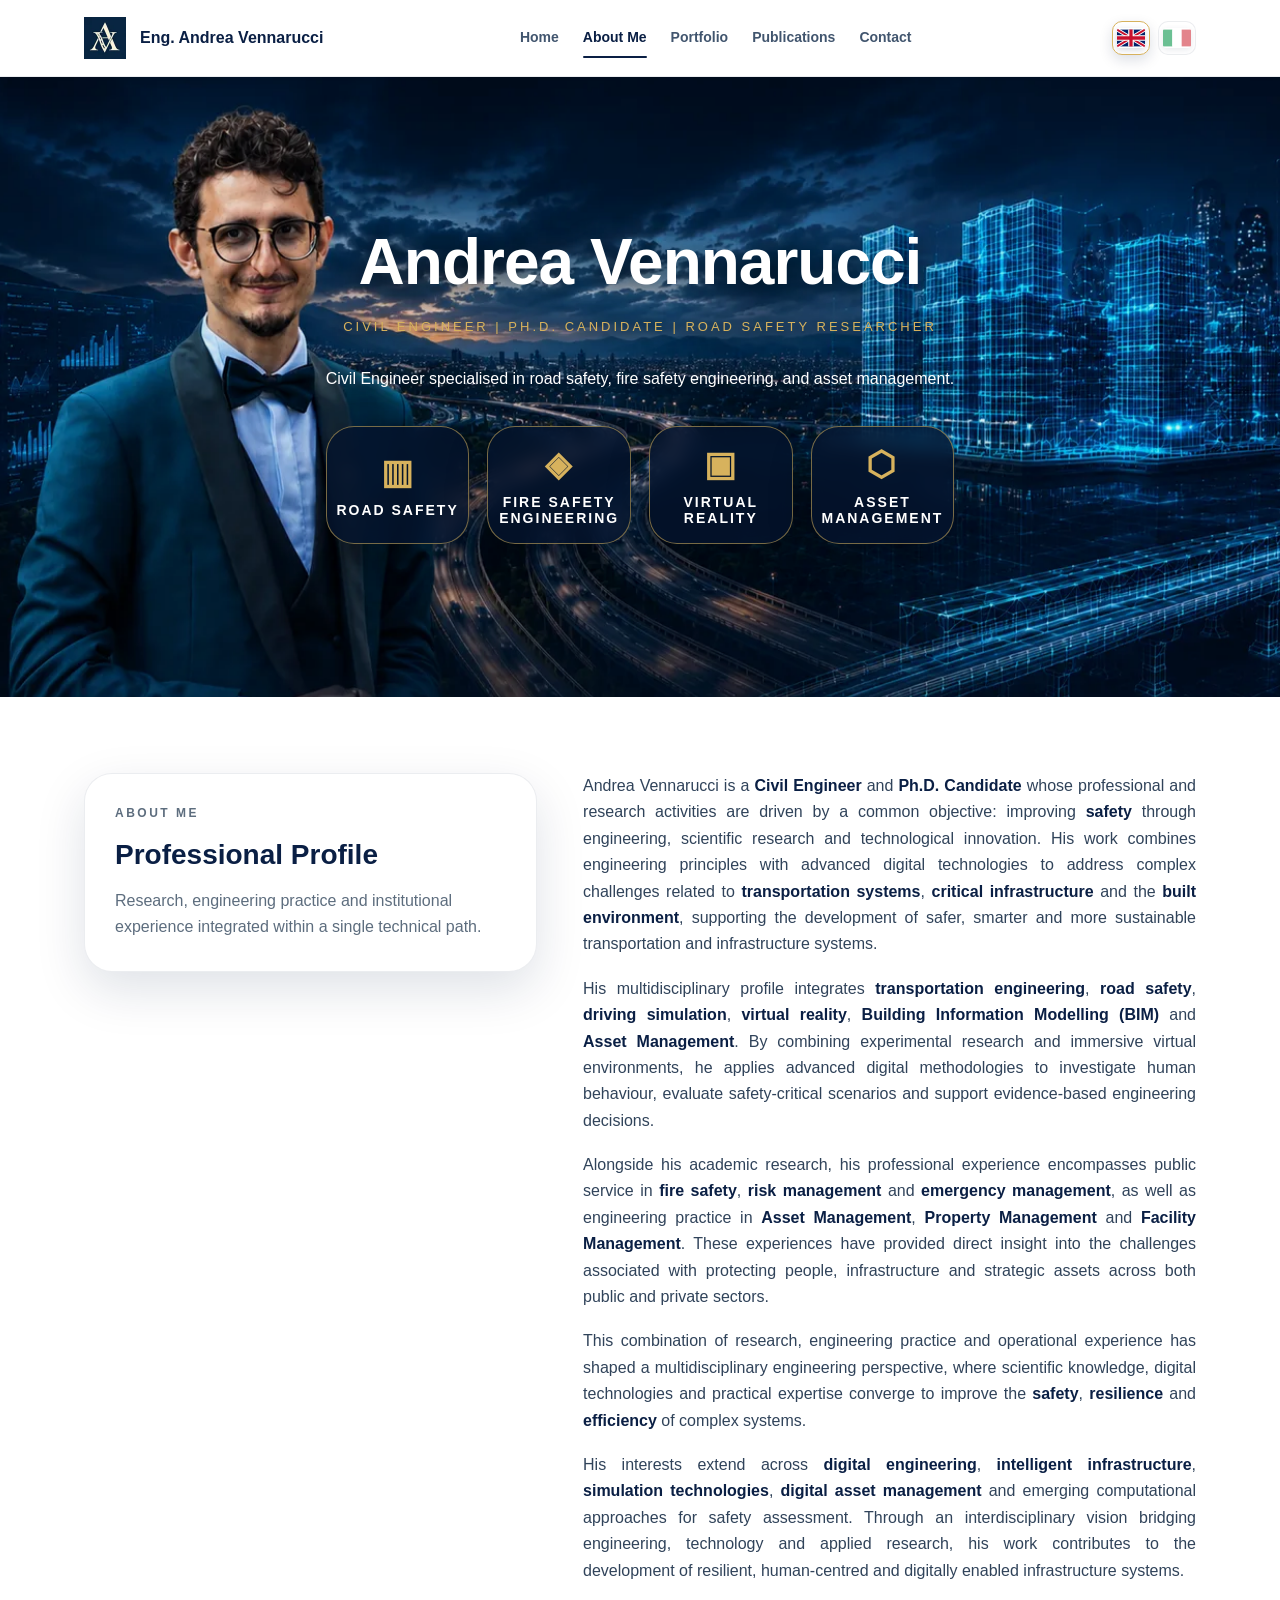
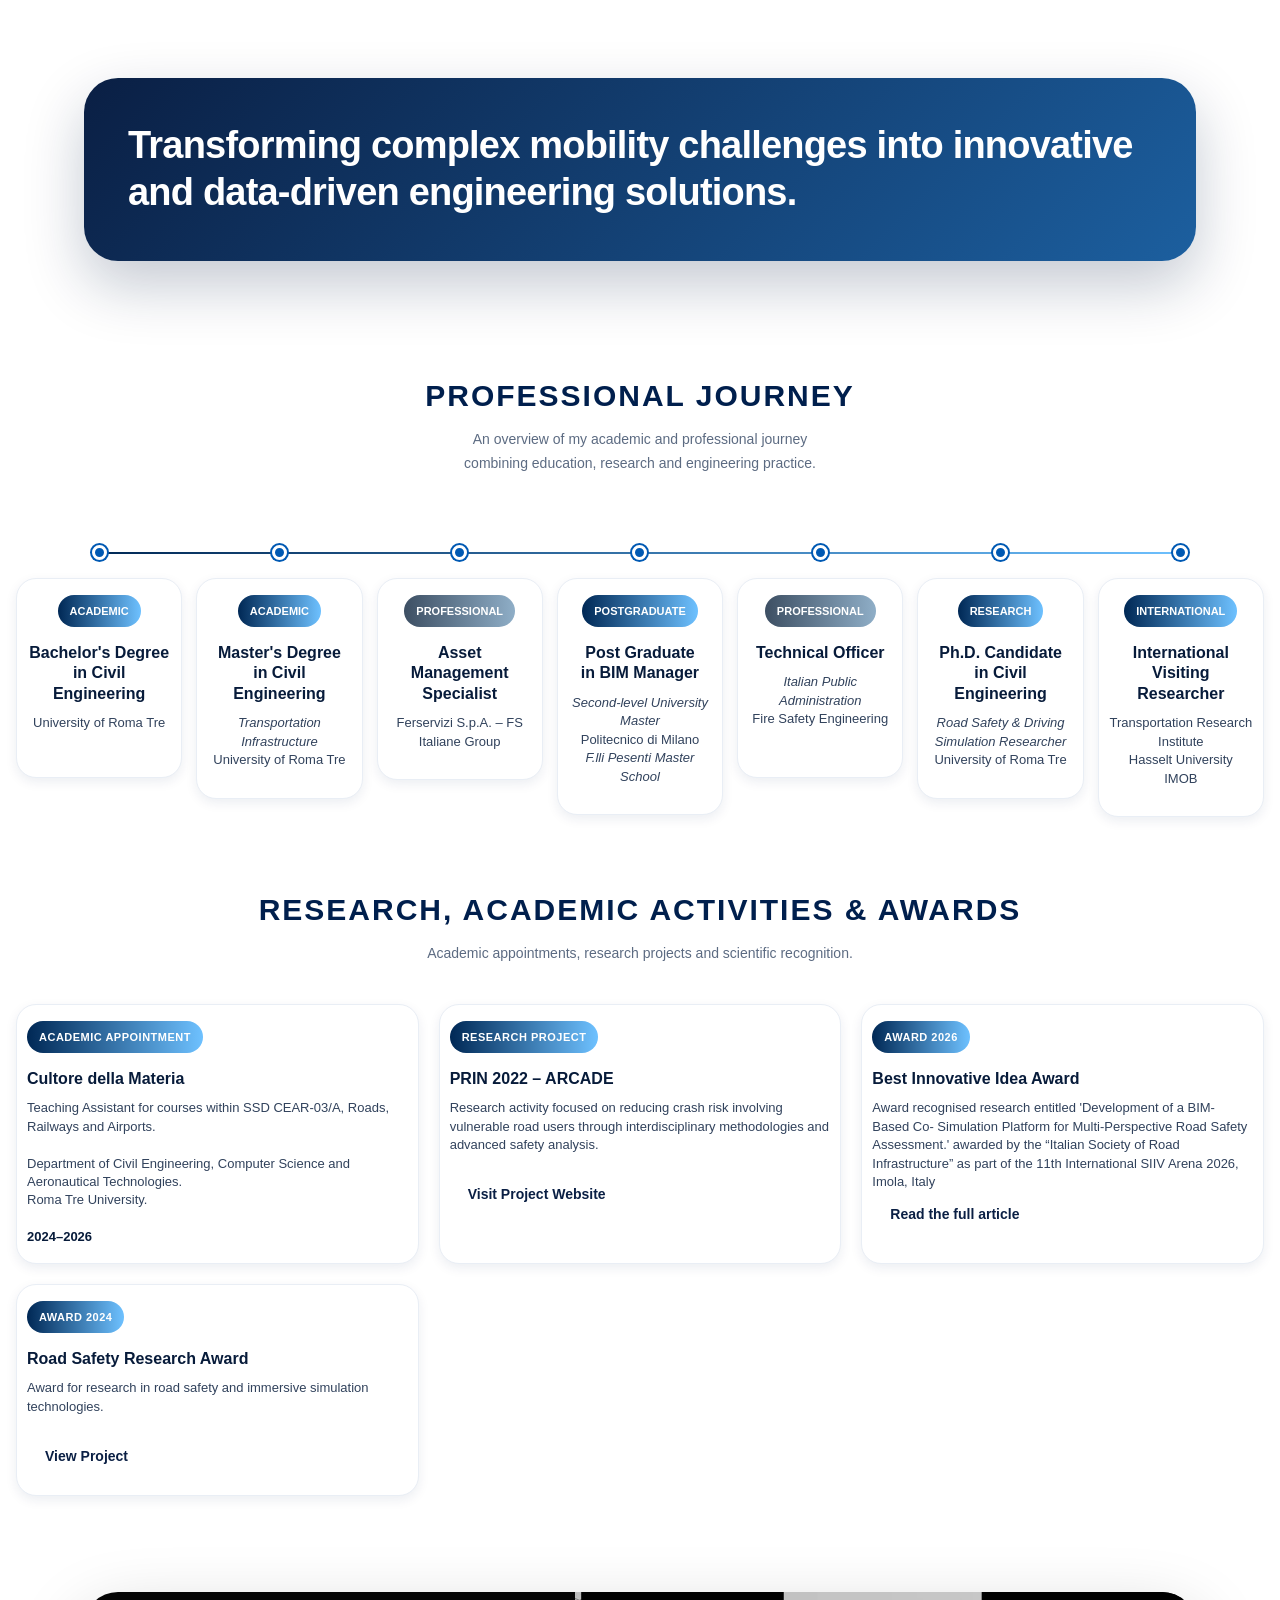
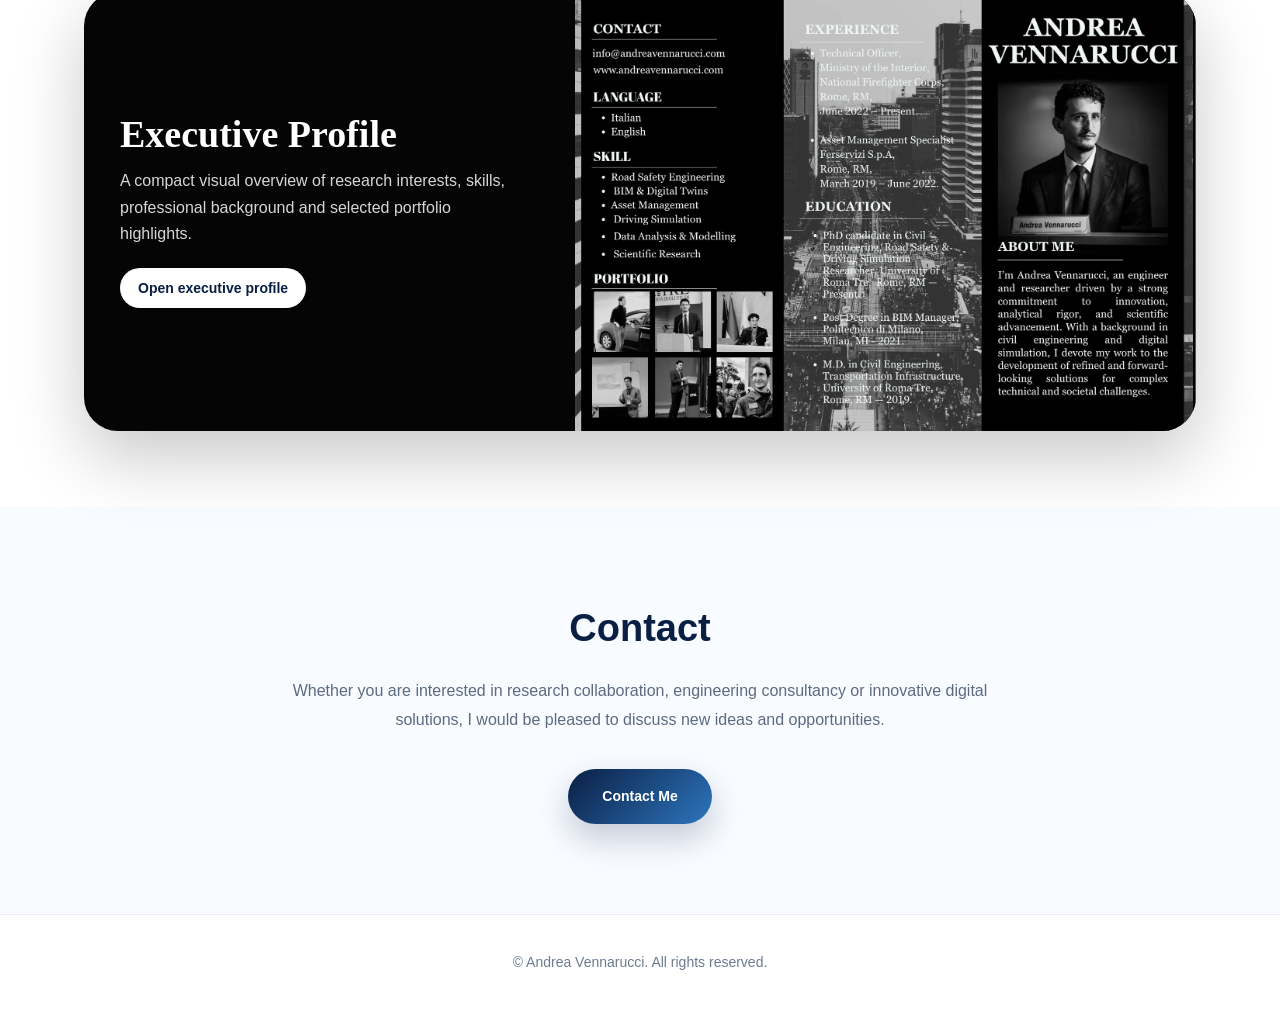
==== commit 8d671089: "Update AboutMe.html" ====
--- a/AboutMe.html
+++ b/AboutMe.html
@@ -2,319 +2,753 @@
 
 <html lang="en">
 <head>
-<meta charset="utf-8"/>
-<meta content="width=device-width, initial-scale=1.0" name="viewport"/>
-<title>Andrea Vennarucci - About Me</title>
-<meta content="Discover Andrea Vennarucci’s education, professional experience and research in civil engineering, transportation and public safety." data-en="Discover Andrea Vennarucci’s education, professional experience and research in civil engineering, transportation and public safety." data-it="Scopri formazione, esperienze professionali e ricerca di Andrea Vennarucci in ingegneria civile, trasporti e sicurezza." name="description"/>
-<link href="https://andreavennarucci.com/AboutMe.html" rel="canonical"/>
-<meta content="website" property="og:type"/>
-<meta content="Andrea Vennarucci" property="og:site_name"/>
-<meta content="Andrea Vennarucci - About Me" property="og:title"/>
-<meta content="Discover Andrea Vennarucci’s education, professional experience and research in civil engineering, transportation and public safety." property="og:description"/>
-<meta content="https://andreavennarucci.com/AboutMe.html" property="og:url"/>
-<meta content="en_GB" property="og:locale"/>
-<meta content="https://andreavennarucci.com/image/social-preview.jpg" property="og:image"/>
-<meta content="Andrea Vennarucci — Civil engineering and research" property="og:image:alt"/>
-<meta content="summary_large_image" name="twitter:card"/>
-<link href="favicon-32x32.png" rel="icon" sizes="32x32" type="image/png"/>
-<link href="favicon-16x16.png" rel="icon" sizes="16x16" type="image/png"/>
-<link href="apple-touch-icon.png" rel="apple-touch-icon" sizes="180x180"/>
-<script src="assets/site.js?v=editorial-1"></script>
-<link href="assets/AboutMe.css?v=editorial-1" rel="stylesheet"/>
-<link href="assets/site.css?v=editorial-1" rel="stylesheet"/>
-<link href="assets/AboutMe-details.css?v=editorial-1" rel="stylesheet"/><link href="assets/editorial.css?v=editorial-1" rel="stylesheet"/><script defer="" src="assets/editorial.js?v=editorial-1"></script></head>
-<body class="editorial page-AboutMe">
-<a class="skip-link" href="#main-content">Skip to content</a>
-<header class="site-header">
-<nav aria-label="Main navigation" class="nav">
-<a class="brand" href="index.html">
-<img alt="Andrea Vennarucci" decoding="async" height="1254" sizes="42px" src="image/Logo-84.webp" srcset="image/Logo-84.webp 84w, image/Logo-180.webp 180w" style="width:42px;height:42px;object-fit:contain;" width="1254"/>
-<span data-i18n="brand">Eng. Andrea Vennarucci</span>
-</a>
-<div class="nav-links" id="navigation">
-<a class="" data-editorial-i18n="navHome" data-i18n="navHome" href="/">Home</a>
-<a aria-current="page" class="active" data-editorial-i18n="navAbout" data-i18n="navAbout" href="AboutMe.html">About Me</a>
-<a class="" data-editorial-i18n="navPortfolio" data-i18n="navPortfolio" href="portfolio.html">Portfolio</a>
-<a class="" data-editorial-i18n="navPublications" data-i18n="navPublications" href="ScientificPublications.html">Publications</a>
-<a class="" data-editorial-i18n="navContact" data-i18n="navContact" href="Contact.html">Contact</a>
-<a class="nav-poetry" data-editorial-i18n="navPoetry" data-i18n="navPoetry" href="beyond-engineering.html">
-                    Beyond Engineering
-                </a>
-</div>
-<div aria-label="Language selection" class="language-switcher">
-<button aria-label="English" class="language-button active" data-lang="en" onclick="setLanguage('en')" title="English" type="button">EN</button>
-<button aria-label="Italiano" class="language-button" data-lang="it" onclick="setLanguage('it')" title="Italiano" type="button">IT</button>
-</div>
-<button aria-controls="navigation" aria-expanded="false" aria-label="Toggle navigation" class="menu-toggle" onclick="toggleMenu()" type="button">
+    <meta charset="UTF-8">
+    <meta name="viewport" content="width=device-width, initial-scale=1.0">
+    <title>Andrea Vennarucci - About Me</title>
+    <meta name="description" content="Discover Andrea Vennarucci’s education, professional experience and research in civil engineering, transportation and public safety." data-en="Discover Andrea Vennarucci’s education, professional experience and research in civil engineering, transportation and public safety." data-it="Scopri formazione, esperienze professionali e ricerca di Andrea Vennarucci in ingegneria civile, trasporti e sicurezza.">
+    <link rel="canonical" href="https://andreavennarucci.com/AboutMe.html">
+    <meta property="og:type" content="website">
+    <meta property="og:site_name" content="Andrea Vennarucci">
+    <meta property="og:title" content="Andrea Vennarucci - About Me">
+    <meta property="og:description" content="Discover Andrea Vennarucci’s education, professional experience and research in civil engineering, transportation and public safety.">
+    <meta property="og:url" content="https://andreavennarucci.com/AboutMe.html">
+    <meta property="og:locale" content="en_GB">
+    <meta property="og:image" content="https://andreavennarucci.com/image/social-preview.jpg">
+    <meta property="og:image:alt" content="Andrea Vennarucci — Civil engineering and research">
+    <meta name="twitter:card" content="summary_large_image">
+    <link rel="icon" type="image/png" sizes="32x32" href="favicon-32x32.png">
+    <link rel="icon" type="image/png" sizes="16x16" href="favicon-16x16.png">
+    <link rel="apple-touch-icon" sizes="180x180" href="apple-touch-icon.png">
+    <script src="assets/site.js"></script>
+    <link rel="stylesheet" href="assets/AboutMe.css">
+    <link rel="stylesheet" href="assets/site.css">
+
+</head>
+
+<body>
+    <a class="skip-link" href="#main-content">Skip to content</a>
+
+    <header class="site-header">
+
+        <nav class="nav">
+
+            <a class="brand" href="index.html">
+
+                <img src="image/Logo-84.webp"
+                     alt="Andrea Vennarucci"
+                     style="width:42px;height:42px;object-fit:contain;" width="1254" height="1254" decoding="async" srcset="image/Logo-84.webp 84w, image/Logo-180.webp 180w" sizes="42px">
+
+                <span data-i18n="brand">Eng. Andrea Vennarucci</span>
+
+            </a>
+
+            <div class="nav-links" id="navigation">
+
+                <a href="/" data-i18n="navHome">Home</a>
+
+                <a class="active" href="AboutMe.html" data-i18n="navAbout">About Me</a>
+
+                <a href="portfolio.html" data-i18n="navPortfolio">Portfolio</a>
+
+                <a href="ScientificPublications.html" data-i18n="navPublications">Publications</a>
+
+                <a href="Contact.html" data-i18n="navContact">Contact</a>
+
+            </div>
+
+
+            <div class="language-switcher" aria-label="Language selection">
+                <button class="language-button active" type="button" data-lang="en"
+                        onclick="setLanguage('en')" aria-label="English" title="English">
+                    <svg viewBox="0 0 60 36" aria-hidden="true">
+                        <rect width="60" height="36" fill="#012169"></rect>
+                        <path d="M0 0 L60 36 M60 0 L0 36" stroke="#ffffff" stroke-width="8"></path>
+                        <path d="M0 0 L60 36 M60 0 L0 36" stroke="#c8102e" stroke-width="4"></path>
+                        <path d="M30 0 V36 M0 18 H60" stroke="#ffffff" stroke-width="12"></path>
+                        <path d="M30 0 V36 M0 18 H60" stroke="#c8102e" stroke-width="7"></path>
+                    </svg>
+                </button>
+                <button class="language-button" type="button" data-lang="it"
+                        onclick="setLanguage('it')" aria-label="Italiano" title="Italiano">
+                    <svg viewBox="0 0 60 36" aria-hidden="true">
+                        <rect x="0" width="20" height="36" fill="#009246"></rect>
+                        <rect x="20" width="20" height="36" fill="#ffffff"></rect>
+                        <rect x="40" width="20" height="36" fill="#ce2b37"></rect>
+                    </svg>
+                </button>
+            </div>
+
+            <button class="menu-toggle" type="button" aria-controls="navigation" aria-expanded="false"
+                    onclick="toggleMenu()"
+                    aria-label="Toggle navigation">
                 ☰
             </button>
-</nav>
-</header>
-<main id="top" tabindex="-1">
-<span id="main-content" tabindex="-1"></span>
-<section class="hero">
-<img alt="Andrea Vennarucci" class="hero-image" decoding="async" fetchpriority="high" height="839" sizes="100vw" src="image/HeaderAboutMe-1600.webp" srcset="image/HeaderAboutMe-480.webp 480w, image/HeaderAboutMe-960.webp 960w, image/HeaderAboutMe-1600.webp 1600w" width="1875"/>
-<div class="hero-overlay"></div>
-<div class="hero-inner">
-<div class="hero-content">
-<h1>Andrea Vennarucci</h1>
-<div class="eyebrow" data-i18n="heroEyebrow">Civil Engineer | Ph.D. Candidate | Road Safety Researcher</div>
-<p data-i18n="heroSubtitle">Civil Engineer specialised in road safety, fire safety engineering, and asset management.</p>
-<div class="expertise-explorer">
-<div class="expertise-tabs">
-<button class="expertise-tab" onclick="openExpertiseModal('road')" type="button">
-<span class="expertise-icon">▥</span>
-<span data-i18n="tabRoad">Road Safety</span>
-</button>
-<button class="expertise-tab" onclick="openExpertiseModal('fire')" type="button">
-<span class="expertise-icon">◈</span>
-<span data-i18n-html="tabFire">Fire Safety<br/>Engineering</span>
-</button>
-<button class="expertise-tab" onclick="openExpertiseModal('vr')" type="button">
-<span class="expertise-icon">▣</span>
-<span data-i18n-html="tabVr">Virtual<br/>Reality</span>
-</button>
-<button class="expertise-tab" onclick="openExpertiseModal('bim')" type="button">
-<span class="expertise-icon">⬡</span>
-<span data-i18n-html="tabAsset">Asset<br/>Management</span>
-</button>
-</div>
-</div>
-</div>
-</div>
-</section>
-<section class="section" id="about">
-<div class="profile-grid">
-<aside class="profile-panel">
-<div class="section-kicker" data-i18n="aboutKicker">About Me</div>
-<h2 data-i18n="profileTitle">Professional Profile</h2>
-<p data-i18n="profileLead">Research, engineering practice and institutional experience integrated within a single technical path.</p>
-</aside>
-<div class="profile-copy">
-<p data-i18n-html="profileP1">
+
+        </nav>
+
+    </header>
+
+
+    <main id="top" tabindex="-1">
+        <span id="main-content" tabindex="-1"></span>
+        <section class="hero">
+            <img class="hero-image"
+                 src="image/HeaderAboutMe-1600.webp"
+                 alt="Andrea Vennarucci" width="1875" height="839" decoding="async" fetchpriority="high" srcset="image/HeaderAboutMe-480.webp 480w, image/HeaderAboutMe-960.webp 960w, image/HeaderAboutMe-1600.webp 1600w" sizes="100vw">
+
+            <div class="hero-overlay"></div>
+
+            <div class="hero-inner">
+                <div class="hero-content">
+                    <h1>Andrea Vennarucci</h1>
+
+                    <div class="eyebrow" data-i18n="heroEyebrow">Civil Engineer | Ph.D. Candidate | Road Safety Researcher</div>
+                    <p style="max-width:760px;margin:0 auto;color:#ffffff;font-size:16px;font-weight:500;text-shadow:0 4px 18px rgba(0,0,0,.65);" data-i18n="heroSubtitle">Civil Engineer specialised in road safety, fire safety engineering, and asset management.</p>
+                    <div class="expertise-explorer">
+
+                        <div class="expertise-tabs">
+
+                            <button class="expertise-tab" type="button" onclick="openExpertiseModal('road')">
+                                <span class="expertise-icon">▥</span>
+                                <span data-i18n="tabRoad">Road Safety</span>
+                            </button>
+
+                            <button class="expertise-tab" type="button" onclick="openExpertiseModal('fire')">
+                                <span class="expertise-icon">◈</span>
+                                <span data-i18n-html="tabFire">Fire Safety<br>Engineering</span>
+                            </button>
+
+                            <button class="expertise-tab" type="button" onclick="openExpertiseModal('vr')">
+                                <span class="expertise-icon">▣</span>
+                                <span data-i18n-html="tabVr">Virtual<br>Reality</span>
+                            </button>
+
+                            <button class="expertise-tab" type="button" onclick="openExpertiseModal('bim')">
+                                <span class="expertise-icon">⬡</span>
+                                <span data-i18n-html="tabAsset">Asset<br>Management</span>
+                            </button>
+
+                        </div>
+
+                    </div>
+                </div>
+            </div>
+        </section>
+
+        <section class="section" id="about">
+            <div class="profile-grid">
+                <aside class="profile-panel">
+                    <div class="section-kicker" data-i18n="aboutKicker">About Me</div>
+                    <h2 data-i18n="profileTitle">Professional Profile</h2>
+                    <p data-i18n="profileLead">Research, engineering practice and institutional experience integrated within a single technical path.</p>
+                </aside>
+                <div class="profile-copy">
+                    <p data-i18n-html="profileP1">
                         Andrea Vennarucci is a <span class="keyword">Civil Engineer</span> and <span class="keyword">Ph.D. Candidate</span> whose professional and research activities are driven by a common objective:
                         improving <span class="keyword">safety</span> through engineering, scientific research and technological innovation.
                         His work combines engineering principles with advanced digital technologies to address complex challenges related to <span class="keyword">transportation systems</span>,
                         <span class="keyword">critical infrastructure</span> and the <span class="keyword">built environment</span>, supporting the development of safer, smarter and more sustainable transportation and
                         infrastructure systems.
                     </p>
-<p data-i18n-html="profileP2">
+
+                    <p data-i18n-html="profileP2">
                         His multidisciplinary profile integrates <span class="keyword">transportation engineering</span>, <span class="keyword">road safety</span>, <span class="keyword">driving simulation</span>,
                         <span class="keyword">virtual reality</span>, <span class="keyword">Building Information Modelling (BIM)</span> and <span class="keyword">Asset Management</span>.
                         By combining experimental research, and immersive virtual environments, he applies advanced digital methodologies to  investigate human behaviour, evaluating safety-critical scenarios and
                         supporting evidence-based engineering decisions.
                     </p>
-<p data-i18n-html="profileP3">
+
+                    <p data-i18n-html="profileP3">
                         Alongside his recent academic research, his professional experience encompasses public service in <span class="keyword">fire safety</span>, <span class="keyword">risk management</span> and
                         <span class="keyword">emergency management</span>, as well as engineering practice in <span class="keyword">Asset Management</span>, <span class="keyword">Property Management</span> and
                         <span class="keyword">Facility Management</span>. These experiences have provided direct insight into the challenges associated with the protection of people,
                         infrastructure and strategic assets across both public and private sectors.
                     </p>
-<p data-i18n-html="profileP4">
+
+                    <p data-i18n-html="profileP4">
                         This combination of research, engineering practice and operational experience has shaped a multidisciplinary engineering perspective,
                         where scientific knowledge, digital technologies and practical expertise converge to improve the <span class="keyword">safety</span>, <span class="keyword">resilience</span> and
                         <span class="keyword">efficiency</span> of complex systems.
                     </p>
-<p data-i18n-html="profileP5">
+
+                    <p data-i18n-html="profileP5">
                         His current interests extend across <span class="keyword">digital engineering</span>, <span class="keyword">intelligent infrastructure</span>, <span class="keyword">simulation technologies</span>,
                         <span class="keyword">digital asset management</span> and emerging computational approaches for safety assessment.
                         Through an interdisciplinary vision that bridges engineering, technology and applied research, his work contributes to research and engineering activities focused on the development of resilient,
                         human-centred and digitally enabled infrastructure systems.
                     </p>
-</div>
-</div>
-</section>
-<section class="quote">
-<div class="quote-box">
-<p data-i18n="quote">Transforming complex mobility challenges into innovative and data driven engineering solutions.</p>
-</div>
-</section>
-<section>
-<div class="journey-section">
-
-<div class="journey-title" data-i18n="journeyTitle">Professional Journey</div>
-<div class="journey-subtitle" data-i18n-html="journeySubtitle">
-                    An overview of my academic and professional journey<br/>
+
+                </div>
+            </div>
+        </section>
+
+        <section class="quote">
+            <div class="quote-box">
+                <p data-i18n="quote">Transforming complex mobility challenges into innovative and data driven engineering solutions.</p>
+            </div>
+        </section>
+
+
+
+        <section>
+            <div class="journey-section">
+                <style>
+                    .journey-section {
+                        font-family: "Segoe UI", Arial, sans-serif;
+                        background: #ffffff;
+                        padding: 34px 16px;
+                        color: #071b3a;
+                    }
+
+                    .journey-title {
+                        text-align: center;
+                        font-size: 30px;
+                        font-weight: 700;
+                        color: #001f4d;
+                        letter-spacing: 2px;
+                        margin-bottom: 8px;
+                        text-transform: uppercase;
+                    }
+
+                    .journey-subtitle {
+                        text-align: center;
+                        font-size: 14px;
+                        color: #5c6b82;
+                        margin-bottom: 38px;
+                    }
+
+                    .timeline {
+                        display: flex;
+                        justify-content: space-between;
+                        position: relative;
+                        gap: 14px;
+                        max-width: 1600px;
+                        margin: 0 auto;
+                    }
+
+                        .timeline::before {
+                            content: "";
+                            position: absolute;
+                            top: 39px;
+                            left: 6%;
+                            right: 6%;
+                            height: 2px;
+                            background: linear-gradient(90deg, #002855, #6ec1ff);
+                            z-index: 0;
+                        }
+
+                    .journey-item {
+                        position: relative;
+                        z-index: 1;
+                        flex: 1;
+                        text-align: center;
+                        padding-left: 0;
+                        margin: 0;
+                    }
+
+                        .journey-item::before {
+                            display: none;
+                        }
+
+
+                    .dot {
+                        width: 15px;
+                        height: 15px;
+                        background: #0059b3;
+                        border: 3px solid white;
+                        border-radius: 50%;
+                        margin: 32px auto 18px auto;
+                        box-shadow: 0 0 0 2px #0059b3;
+                    }
+
+                    .card {
+                        position: relative;
+                        overflow: hidden;
+                        background: #ffffff;
+                        border-radius: 20px;
+                        padding: 16px 10px 28px 10px;
+                        min-height: 200px;
+                        box-shadow: 0 4px 12px rgba(0, 40, 85, 0.08);
+                        border: 1px solid #e9eef5;
+                        transition: transform 0.25s ease, box-shadow 0.25s ease, border-color 0.25s ease;
+                        cursor: pointer;
+                    }
+
+                        .card::after {
+                            content: var(--journey-hint, "Click to explore →");
+                            position: absolute;
+                            bottom: 4px;
+                            right: 14px;
+                            color: #6ec1ff;
+                            font-size: 12px;
+                            font-weight: 600;
+                            opacity: 0;
+                            transition: opacity 0.25s ease;
+                        }
+
+                        .card:hover::after {
+                            opacity: 1;
+                        }
+
+                        .card:hover {
+                            transform: translateY(-6px);
+                            box-shadow: 0 12px 24px rgba(0, 40, 85, 0.15);
+                            border-color: #6ec1ff;
+                        }
+
+                    .date {
+                        display: inline-block;
+                        background: linear-gradient(90deg, #002855, #6ec1ff);
+                        color: #ffffff;
+                        font-size: 11px;
+                        font-weight: 700;
+                        padding: 7px 12px;
+                        border-radius: 18px;
+                        margin-bottom: 16px;
+                    }
+
+                    .date-academic {
+                        background: linear-gradient(90deg, #002855, #6ec1ff);
+                    }
+
+                    .date-professional {
+                        background: linear-gradient(90deg, #3d4f63, #8faec7);
+                    }
+
+                    .role {
+                        font-size: 16px;
+                        font-weight: 700;
+                        line-height: 1.28;
+                        margin-bottom: 10px;
+                        color: #071b3a;
+                    }
+
+                    .detail {
+                        font-size: 13px;
+                        line-height: 1.42;
+                        color: #31425c;
+                    }
+
+                    .italic {
+                        font-style: italic;
+                    }
+
+                    .journey-modal {
+                        display: none;
+                        position: fixed;
+                        z-index: 99999;
+                        left: 0;
+                        top: 0;
+                        width: 100%;
+                        height: 100%;
+                        overflow: auto;
+                        background: rgba(0, 20, 45, 0.72);
+                        backdrop-filter: blur(5px);
+                    }
+
+                    .journey-modal-content {
+                        background: #ffffff;
+                        margin: 8% auto;
+                        padding: 28px;
+                        border-radius: 22px;
+                        width: min(720px, 88%);
+                        box-shadow: 0 18px 42px rgba(0, 40, 85, 0.28);
+                        border: 1px solid #e9eef5;
+                        position: relative;
+                        animation: modalFade 0.22s ease;
+                    }
+
+                    @keyframes modalFade {
+                        from {
+                            opacity: 0;
+                            transform: translateY(18px);
+                        }
+
+                        to {
+                            opacity: 1;
+                            transform: translateY(0);
+                        }
+                    }
+
+                    .journey-modal-close {
+                        position: absolute;
+                        right: 22px;
+                        top: 16px;
+                        font-size: 28px;
+                        color: #31425c;
+                        cursor: pointer;
+                        line-height: 1;
+                    }
+
+                        .journey-modal-close:hover {
+                            color: #0059b3;
+                        }
+
+                    .modal-tag {
+                        display: inline-block;
+                        background: linear-gradient(90deg, #002855, #6ec1ff);
+                        color: #ffffff;
+                        font-size: 11px;
+                        font-weight: 700;
+                        padding: 7px 12px;
+                        border-radius: 18px;
+                        margin-bottom: 16px;
+                    }
+
+                    .modal-title {
+                        font-size: 24px;
+                        font-weight: 700;
+                        color: #071b3a;
+                        margin-bottom: 12px;
+                        line-height: 1.25;
+                    }
+
+                    .modal-text {
+                        font-size: 14px;
+                        line-height: 1.65;
+                        color: #31425c;
+                    }
+
+                    .modal-placeholder {
+                        margin-top: 18px;
+                        padding: 16px;
+                        border-left: 3px solid #6ec1ff;
+                        background: #f7fbff;
+                        color: #071b3a;
+                        font-weight: 600;
+                        text-align: justify;
+                        text-justify: inter-word;
+                    }
+
+                    @media (max-width: 900px) {
+                        .journey-section {
+                            padding: 18px 8px;
+                        }
+
+                        .journey-item:nth-child(1) {
+                            order: 7;
+                        }
+                        /* Bachelor */
+                        .journey-item:nth-child(2) {
+                            order: 6;
+                        }
+                        /* Master */
+                        .journey-item:nth-child(3) {
+                            order: 5;
+                        }
+                        /* Ferservizi */
+                        .journey-item:nth-child(4) {
+                            order: 4;
+                        }
+                        /* BIM */
+                        .journey-item:nth-child(5) {
+                            order: 3;
+                        }
+                        /* Firefighter Corps */
+                        .journey-item:nth-child(6) {
+                            order: 2;
+                        }
+                        /* PhD */
+                        .journey-item:nth-child(7) {
+                            order: 1;
+                        }
+                        /* Hasselt */
+
+
+
+                        .journey-title {
+                            font-size: 22px;
+                            letter-spacing: 3px;
+                            margin-bottom: 4px;
+                        }
+
+                        .journey-subtitle {
+                            font-size: 12px;
+                            line-height: 1.35;
+                            margin-bottom: 14px;
+                        }
+
+                        .timeline {
+                            flex-direction: column;
+                            gap: 12px;
+                            margin-top: 0;
+                        }
+
+                            .timeline::before {
+                                top: 0;
+                                bottom: 0;
+                                left: 13px;
+                                right: auto;
+                                width: 2px;
+                                height: auto;
+                            }
+
+                        .journey-item {
+                            display: flex;
+                            align-items: flex-start;
+                            text-align: left;
+                            gap: 10px;
+                        }
+
+                        .dot {
+                            width: 12px;
+                            height: 12px;
+                            flex: 0 0 auto;
+                            margin: 18px 0 0 5px;
+                            box-shadow: 0 0 0 2px #0059b3;
+                        }
+
+                        .card {
+                            width: 100%;
+                            min-height: 120px;
+                            padding: 14px 14px 26px 14px;
+                            border-radius: 16px;
+                        }
+
+                        .date {
+                            font-size: 10px;
+                            padding: 5px 9px;
+                            margin-bottom: 8px;
+                        }
+
+                        .role {
+                            font-size: 14px;
+                            line-height: 1.22;
+                            margin-bottom: 6px;
+                        }
+
+                        .detail {
+                            font-size: 12px;
+                            line-height: 1.3;
+                        }
+
+                        .card::after {
+                            opacity: 1;
+                            bottom: 5px;
+                            right: 10px;
+                            font-size: 10px;
+                        }
+
+                        .card:hover {
+                            transform: none;
+                        }
+
+                        .journey-modal-content {
+                            margin: 12% auto;
+                            padding: 20px;
+                            width: min(720px, 90%);
+                        }
+
+                        .modal-title {
+                            font-size: 18px;
+                        }
+
+                        .modal-text {
+                            font-size: 13px;
+                        }
+                    }
+                </style>
+
+                <div class="journey-title" data-i18n="journeyTitle">Professional Journey</div>
+                <div class="journey-subtitle" data-i18n-html="journeySubtitle">
+                    An overview of my academic and professional journey<br>
                     combining education, research and engineering practice.
                 </div>
-<div class="timeline">
-<div class="journey-item">
-<div class="dot"></div>
-<div class="card" onclick="openJourneyModal('modal-bachelor')" role="button" tabindex="0">
-<div class="date date-academic" data-i18n="tagAcademic">ACADEMIC</div>
-<div class="role" data-i18n-html="journeyBachelor">Bachelor's Degree<br/>in Civil Engineering</div>
-<div class="detail" data-i18n-html="romaTre">University of Roma Tre</div>
-</div>
-</div>
-<div class="journey-item">
-<div class="dot"></div>
-<div class="card" onclick="openJourneyModal('modal-master')" role="button" tabindex="0">
-<div class="date date-academic" data-i18n="tagAcademic">ACADEMIC</div>
-<div class="role" data-i18n-html="journeyMaster">Master's Degree<br/>in Civil Engineering</div>
-<div class="detail italic" data-i18n-html="transportInfrastructure">Transportation Infrastructure</div>
-<div class="detail" data-i18n="romaTre">University of Roma Tre</div>
-</div>
-</div>
-<div class="journey-item">
-<div class="dot"></div>
-<div class="card" onclick="openJourneyModal('modal-ferservizi')" role="button" tabindex="0">
-<div class="date date-professional" data-i18n="tagProfessional">PROFESSIONAL</div>
-<div class="role" data-i18n-html="journeyFerservizi">Asset Management Specialist</div>
-<div class="detail" data-i18n="ferserviziGroup">Ferservizi S.p.A. - Ferrovie dello Stato Italiane S.p.A. Group</div>
-</div>
-</div>
-<div class="journey-item">
-<div class="dot"></div>
-<div class="card" onclick="openJourneyModal('modal-bim')" role="button" tabindex="0">
-<div class="date date-academic" data-i18n="tagPostgraduate">POSTGRADUATE</div>
-<div class="role" data-i18n-html="journeyBim">Post Graduate<br/>in BIM Manager</div>
-<div class="detail italic" data-i18n="secondLevelMaster">Master di II livello</div>
-<div class="detail" data-i18n-html="polimiSchool">Politecnico di Milano <br/><em>Scuola Master F.lli Pesenti</em></div>
-</div>
-</div>
-<div class="journey-item">
-<div class="dot"></div>
-<div class="card" onclick="openJourneyModal('modal-cnvvf')" role="button" tabindex="0">
-<div class="date date-professional" data-i18n="tagProfessional">PROFESSIONAL</div>
-<div class="role" data-i18n-html="journeyOfficer">Technical Officer</div>
-<div class="detail" data-i18n-html="italianPublicAdministration"><em>Italian Public Administration</em></div>
-<div class="detail" data-i18n-html="fireSafetyEngineering">Fire Safety Engineering</div>
-</div>
-</div>
-<div class="journey-item">
-<div class="dot"></div>
-<div class="card" onclick="openJourneyModal('modal-phd')" role="button" tabindex="0">
-<div class="date date-academic" data-i18n="tagResearch">RESEARCH</div>
-<div class="role" data-i18n-html="journeyPhd">Ph.D. Candidate<br/>in Civil Engineering</div>
-<div class="detail italic" data-i18n-html="roadResearcher">Road Safety &amp; Driving Simulation Researcher</div>
-<div class="detail" data-i18n="romaTre">University of Roma Tre</div>
-</div>
-</div>
-<div class="journey-item">
-<div class="dot"></div>
-<div class="card" onclick="openJourneyModal('modal-hasselt')" role="button" tabindex="0">
-<div class="date date-academic" data-i18n="tagInternational">INTERNATIONAL</div>
-<div class="role" data-i18n-html="journeyVisiting">International Visiting Researcher</div>
-<div class="detail" data-i18n-html="transportInstitute">Transportation Research Institute</div>
-<div class="detail" data-i18n-html="hasseltUniversity">Hasselt University</div>
-<div class="detail">IMOB</div>
-</div>
-</div>
-</div>
-<div class="journey-modal" id="modal-bachelor">
-<div class="journey-modal-content">
-<button aria-label="Close" class="journey-modal-close" onclick="closeJourneyModal('modal-bachelor')" type="button">×</button>
-<div class="modal-tag" data-i18n="modalBachelorTag">Academic Path</div>
-<div class="modal-title" data-i18n="modalBachelorTitle">Bachelor's Degree in Civil Engineering</div>
-<div class="modal-text" data-i18n-html="modalBachelorMeta">
-<strong>Institution:</strong> University of Roma Tre<br/>
-<strong>Field:</strong> Civil Engineering
-                        </div>
-<div class="modal-placeholder" data-i18n="modalBachelorText">
+
+                <div class="timeline">
+
+                    <div class="journey-item">
+                        <div class="dot"></div>
+                        <div class="card" onclick="openJourneyModal('modal-bachelor')">
+                            <div class="date date-academic" data-i18n="tagAcademic">ACADEMIC</div>
+                            <div class="role" data-i18n-html="journeyBachelor">Bachelor's Degree<br>in Civil Engineering</div>
+                            <div class="detail" data-i18n-html="romaTre">University of Roma Tre</div>
+                        </div>
+                    </div>
+
+                    <div class="journey-item">
+                        <div class="dot"></div>
+                        <div class="card" onclick="openJourneyModal('modal-master')">
+                            <div class="date date-academic" data-i18n="tagAcademic">ACADEMIC</div>
+                            <div class="role" data-i18n-html="journeyMaster">Master's Degree<br>in Civil Engineering</div>
+                            <div class="detail italic" data-i18n-html="transportInfrastructure">Transportation Infrastructure</div>
+                            <div class="detail" data-i18n="romaTre">University of Roma Tre</div>
+                        </div>
+                    </div>
+
+                    <div class="journey-item">
+                        <div class="dot"></div>
+                        <div class="card" onclick="openJourneyModal('modal-ferservizi')">
+                            <div class="date date-professional" data-i18n="tagProfessional">PROFESSIONAL</div>
+                            <div class="role" data-i18n-html="journeyFerservizi">Asset Management Specialist</div>
+                            <div class="detail" data-i18n="ferserviziGroup">Ferservizi S.p.A. - Ferrovie dello Stato Italiane S.p.A. Group</div>
+                        </div>
+                    </div>
+
+                    <div class="journey-item">
+                        <div class="dot"></div>
+                        <div class="card" onclick="openJourneyModal('modal-bim')">
+                            <div class="date date-academic" data-i18n="tagPostgraduate">POSTGRADUATE</div>
+                            <div class="role" data-i18n-html="journeyBim">Post Graduate<br>in BIM Manager</div>
+                            <div class="detail italic" data-i18n="secondLevelMaster">Master di II livello</div>
+                            <div class="detail" data-i18n-html="polimiSchool">Politecnico di Milano <br><em>Scuola Master F.lli Pesenti</em></div>
+                        </div>
+                    </div>
+
+                    <div class="journey-item">
+                        <div class="dot"></div>
+                        <div class="card" onclick="openJourneyModal('modal-cnvvf')">
+                            <div class="date date-professional" data-i18n="tagProfessional">PROFESSIONAL</div>
+                            <div class="role" data-i18n-html="journeyOfficer">Technical Officer</div>
+                            <div class="detail" data-i18n-html="italianPublicAdministration"><em>Italian Public Administration</em></div>
+                            <div class="detail" data-i18n-html="fireSafetyEngineering">Fire Safety Engineering</div>
+                        </div>
+                    </div>
+
+                    <div class="journey-item">
+                        <div class="dot"></div>
+                        <div class="card" onclick="openJourneyModal('modal-phd')">
+                            <div class="date date-academic" data-i18n="tagResearch">RESEARCH</div>
+                            <div class="role" data-i18n-html="journeyPhd">Ph.D. Candidate<br>in Civil Engineering</div>
+                            <div class="detail italic" data-i18n-html="roadResearcher">Road Safety & Driving Simulation Researcher</div>
+                            <div class="detail" data-i18n="romaTre">University of Roma Tre</div>
+                        </div>
+                    </div>
+
+                    <div class="journey-item">
+                        <div class="dot"></div>
+                        <div class="card" onclick="openJourneyModal('modal-hasselt')">
+                            <div class="date date-academic" data-i18n="tagInternational">INTERNATIONAL</div>
+                            <div class="role" data-i18n-html="journeyVisiting">International Visiting Researcher</div>
+                            <div class="detail" data-i18n-html="transportInstitute">Transportation Research Institute</div>
+                            <div class="detail" data-i18n-html="hasseltUniversity">Hasselt University</div>
+                            <div class="detail">IMOB</div>
+                        </div>
+                    </div>
+
+                </div>
+
+                <div id="modal-bachelor" class="journey-modal">
+                    <div class="journey-modal-content">
+                        <span class="journey-modal-close" onclick="closeJourneyModal('modal-bachelor')">&times;</span>
+                        <div class="modal-tag" data-i18n="modalBachelorTag">Academic Path</div>
+                        <div class="modal-title" data-i18n="modalBachelorTitle">Bachelor's Degree in Civil Engineering</div>
+                        <div class="modal-text" data-i18n-html="modalBachelorMeta">
+                            <strong>Institution:</strong> University of Roma Tre<br>
+                            <strong>Field:</strong> Civil Engineering
+                        </div>
+                        <div class="modal-placeholder" data-i18n="modalBachelorText">
                             Bachelor's Degree in Civil Engineering, providing a comprehensive education in structural engineering, geotechnics, hydraulics,
                             transportation engineering, road and railway infrastructure, surveying, construction materials, and infrastructure design, establishing
                             the multidisciplinary foundation for advanced studies in transportation systems and digital engineering.
                         </div>
-</div>
-</div>
-<div class="journey-modal" id="modal-master">
-<div class="journey-modal-content">
-<button aria-label="Close" class="journey-modal-close" onclick="closeJourneyModal('modal-master')" type="button">×</button>
-<div class="modal-tag" data-i18n="modalMasterTag">Academic Path</div>
-<div class="modal-title" data-i18n="modalMasterTitle">Master's Degree in Civil Engineering</div>
-<div class="modal-text" data-i18n-html="modalMasterMeta">
-<strong>Institution:</strong> University of Roma Tre<br/>
-<strong>Specialisation:</strong> Transportation Infrastructure
-                        </div>
-<div class="modal-placeholder" data-i18n="modalMasterText">
+                    </div>
+                </div>
+
+                <div id="modal-master" class="journey-modal">
+                    <div class="journey-modal-content">
+                        <span class="journey-modal-close" onclick="closeJourneyModal('modal-master')">&times;</span>
+                        <div class="modal-tag" data-i18n="modalMasterTag">Academic Path</div>
+                        <div class="modal-title" data-i18n="modalMasterTitle">Master's Degree in Civil Engineering</div>
+                        <div class="modal-text" data-i18n-html="modalMasterMeta">
+                            <strong>Institution:</strong> University of Roma Tre<br>
+                            <strong>Specialisation:</strong> Transportation Infrastructure
+                        </div>
+                        <div class="modal-placeholder" data-i18n="modalMasterText">
                             Master's Degree in Civil Engineering, specializing in transportation engineering through advanced studies in traffic engineering,
                             transport planning, road infrastructure design, pavement engineering, road safety, intelligent transportation systems, and simulation-based
                             transportation analysis.
                         </div>
-</div>
-</div>
-<div class="journey-modal" id="modal-ferservizi">
-<div class="journey-modal-content">
-<button aria-label="Close" class="journey-modal-close" onclick="closeJourneyModal('modal-ferservizi')" type="button">×</button>
-<div class="modal-tag" data-i18n="modalFsTag">Professional Experience</div>
-<div class="modal-title" data-i18n="modalFsTitle">Asset Management Specialist</div>
-<div class="modal-text" data-i18n-html="modalFsMeta">
-<strong>Area:</strong> Asset Management<br/>
-<strong>Context:</strong> Major National Infrastructure Group
-                        </div>
-<div class="modal-placeholder" data-i18n="modalFsText">
+                    </div>
+                </div>
+
+                <div id="modal-ferservizi" class="journey-modal">
+                    <div class="journey-modal-content">
+                        <span class="journey-modal-close" onclick="closeJourneyModal('modal-ferservizi')">&times;</span>
+                        <div class="modal-tag" data-i18n="modalFsTag">Professional Experience</div>
+                        <div class="modal-title" data-i18n="modalFsTitle">Asset Management Specialist</div>
+                        <div class="modal-text" data-i18n-html="modalFsMeta">
+                            <strong>Area:</strong> Asset Management<br>
+                            <strong>Context:</strong> Major National Infrastructure Group
+                        </div>
+                        <div class="modal-placeholder" data-i18n="modalFsText">
                             Professional experience in Asset Management within the FS Italiane Group, gaining expertise in
                             Property and Facility Management through the technical and administrative management of corporate real estate assets. Activities included real estate due diligence
                             of major railway station complexes in Rome, support for property valuation and disposal processes, analysis of technical documentation, and the application of Building
                             Information Modelling (BIM) methodologies to improve the digital management and lifecycle of the real estate portfolio.
                         </div>
-</div>
-</div>
-<div class="journey-modal" id="modal-bim">
-<div class="journey-modal-content">
-<button aria-label="Close" class="journey-modal-close" onclick="closeJourneyModal('modal-bim')" type="button">×</button>
-<div class="modal-tag" data-i18n="modalBimTag">Postgraduate Education</div>
-<div class="modal-title" data-i18n="modalBimTitle">Post Graduate in BIM Manager</div>
-<div class="modal-text" data-i18n-html="modalBimMeta">
-<strong>Institution:</strong> Politecnico di Milano<br/>
-<strong>Programme:</strong> Master di II livello
-                        </div>
-<div class="modal-placeholder" data-i18n="modalBimText">
+                    </div>
+                </div>
+
+                <div id="modal-bim" class="journey-modal">
+                    <div class="journey-modal-content">
+                        <span class="journey-modal-close" onclick="closeJourneyModal('modal-bim')">&times;</span>
+                        <div class="modal-tag" data-i18n="modalBimTag">Postgraduate Education</div>
+                        <div class="modal-title" data-i18n="modalBimTitle">Post Graduate in BIM Manager</div>
+                        <div class="modal-text" data-i18n-html="modalBimMeta">
+                            <strong>Institution:</strong> Politecnico di Milano<br>
+                            <strong>Programme:</strong> Master di II livello
+                        </div>
+                        <div class="modal-placeholder" data-i18n="modalBimText">
                             Postgraduate specialization in Building Information Modelling (BIM) and Digital Twin methodologies, pursued concurrently
                             with professional experience within the FS Italiane Group as part of a continuous professional
                             development path aimed at advancing digital approaches to Asset, Property, and Facility Management.
                         </div>
-</div>
-</div>
-<div class="journey-modal" id="modal-cnvvf">
-<div class="journey-modal-content">
-<button aria-label="Close" class="journey-modal-close" onclick="closeJourneyModal('modal-cnvvf')" type="button">×</button>
-<div class="modal-tag" data-i18n="modalFireTag">Public Service</div>
-<div class="modal-title" data-i18n="modalFireTitle">Technical Officer</div>
-<div class="modal-text" data-i18n-html="modalFireMeta">
-<strong>Area:</strong> Italian Public Administration<br/>
-<strong>Field:</strong> Fire Safety Engineering
-                        </div>
-<div class="modal-placeholder" data-i18n="modalFireText">
+                    </div>
+                </div>
+
+                <div id="modal-cnvvf" class="journey-modal">
+                    <div class="journey-modal-content">
+                        <span class="journey-modal-close" onclick="closeJourneyModal('modal-cnvvf')">&times;</span>
+                        <div class="modal-tag" data-i18n="modalFireTag">Public Service</div>
+                        <div class="modal-title" data-i18n="modalFireTitle">Technical Officer</div>
+                        <div class="modal-text" data-i18n-html="modalFireMeta">
+                            <strong>Area:</strong> Italian Public Administration<br>
+                            <strong>Field:</strong> Fire Safety Engineering
+                        </div>
+                        <div class="modal-placeholder" data-i18n="modalFireText">
                             Technical activities within the Italian National Fire and Rescue Service, focusing on fire safety engineering,
                             industrial risk assessment, Integrated Environmental
                             Authorization (AIA) procedures, and the application of Building Information Modelling (BIM) to fire prevention and technical safety.
                         </div>
-</div>
-</div>
-<div class="journey-modal" id="modal-phd">
-<div class="journey-modal-content">
-<button aria-label="Close" class="journey-modal-close" onclick="closeJourneyModal('modal-phd')" type="button">×</button>
-<div class="modal-tag" data-i18n="modalPhdTag">Doctoral Research</div>
-<div class="modal-title" data-i18n="modalPhdTitle">Ph.D. Candidate in Civil Engineering</div>
-<div class="modal-text" data-i18n-html="modalPhdMeta">
-<strong>Institution:</strong> University of Roma Tre<br/>
-<strong>Research Area:</strong> Road Safety &amp; Driving Simulation
-                        </div>
-<div class="modal-placeholder" data-i18n="modalPhdText">
+                    </div>
+                </div>
+
+                <div id="modal-phd" class="journey-modal">
+                    <div class="journey-modal-content">
+                        <span class="journey-modal-close" onclick="closeJourneyModal('modal-phd')">&times;</span>
+                        <div class="modal-tag" data-i18n="modalPhdTag">Doctoral Research</div>
+                        <div class="modal-title" data-i18n="modalPhdTitle">Ph.D. Candidate in Civil Engineering</div>
+                        <div class="modal-text" data-i18n-html="modalPhdMeta">
+                            <strong>Institution:</strong> University of Roma Tre<br>
+                            <strong>Research Area:</strong> Road Safety & Driving Simulation
+                        </div>
+                        <div class="modal-placeholder" data-i18n="modalPhdText">
                             Research in road safety, human factors, driving simulation, and virtual reality,
                             combining experimental research and advanced simulation technologies to investigate human behaviour and support
                             the development of safer transportation systems.
                         </div>
-</div>
-</div>
-<div class="journey-modal" id="modal-hasselt">
-<div class="journey-modal-content">
-<button aria-label="Close" class="journey-modal-close" onclick="closeJourneyModal('modal-hasselt')" type="button">×</button>
-<div class="modal-tag" data-i18n="modalHasseltTag">International Research</div>
-<div class="modal-title" data-i18n="modalHasseltTitle">International Visiting Researcher</div>
-<div class="modal-text" data-i18n-html="modalHasseltMeta">
-<strong>Institution:</strong> Transportation Research Institute, Hasselt University<br/>
-<strong>Research Centre:</strong> Instituut voor Mobiliteit – IMOB<br/>
-<strong>Location:</strong> Hasselt, Belgium
-                        </div>
-<div class="modal-placeholder" data-i18n="modalHasseltText">
+                    </div>
+                </div>
+
+                <div id="modal-hasselt" class="journey-modal">
+                    <div class="journey-modal-content">
+                        <span class="journey-modal-close" onclick="closeJourneyModal('modal-hasselt')">&times;</span>
+                        <div class="modal-tag" data-i18n="modalHasseltTag">International Research</div>
+                        <div class="modal-title" data-i18n="modalHasseltTitle">International Visiting Researcher</div>
+                        <div class="modal-text" data-i18n-html="modalHasseltMeta">
+                            <strong>Institution:</strong> Transportation Research Institute, Hasselt University<br>
+                            <strong>Research Centre:</strong> Instituut voor Mobiliteit – IMOB<br>
+                            <strong>Location:</strong> Hasselt, Belgium
+                        </div>
+                        <div class="modal-placeholder" data-i18n="modalHasseltText">
                             International research collaboration aimed at developing AI-driven and BIM-enabled digital methodologies for transportation safety,
                             integrating traffic simulation, virtual environments, and intelligent transportation systems.
                         </div>
-</div>
-</div>
-<script>
+                    </div>
+                </div>
+
+                <script>
                     function openJourneyModal(id) {
                         document.getElementById(id).style.display = "block";
                     }
@@ -432,93 +866,284 @@
                     }
 
                 </script>
-</div>
-</section>
-<section class="activities-section">
-
-<div class="activities-title" data-i18n="activitiesTitle">Research, Academic Activities &amp; Awards</div>
-<div class="activities-subtitle" data-i18n="activitiesSubtitle">
+            </div>
+
+
+
+        </section>
+
+
+
+        <section class="activities-section">
+            <style>
+                .activities-section {
+                    font-family: "Segoe UI", Arial, sans-serif;
+                    background: #ffffff;
+                    padding: 34px 16px 76px;
+                    color: #071b3a;
+                    position: relative;
+                    z-index: 3;
+                }
+
+                .activities-title {
+                    text-align: center;
+                    font-size: 30px;
+                    font-weight: 700;
+                    color: #001f4d;
+                    letter-spacing: 2px;
+                    margin-bottom: 8px;
+                    text-transform: uppercase;
+                }
+
+                .activities-subtitle {
+                    text-align: center;
+                    font-size: 14px;
+                    color: #5c6b82;
+                    margin-bottom: 38px;
+                }
+
+                .activities-grid {
+                    display: grid;
+                    grid-template-columns: repeat(3, 1fr);
+                    gap: 20px;
+                    max-width: 1400px;
+                    margin: 0 auto;
+                }
+
+                .activities-section .activity-card {
+                    background: #ffffff;
+                    border-radius: 20px;
+                    padding: 16px 10px;
+                    min-height: 200px;
+                    box-shadow: 0 4px 12px rgba(0, 40, 85, 0.08);
+                    border: 1px solid #e9eef5;
+                    transition: transform 0.25s ease, box-shadow 0.25s ease, border-color 0.25s ease;
+                }
+
+                    .activities-section .activity-card:hover {
+                        transform: translateY(-6px);
+                        box-shadow: 0 12px 24px rgba(0, 40, 85, 0.15);
+                        border-color: #6ec1ff;
+                    }
+
+                .activity-tag {
+                    display: inline-block;
+                    background: linear-gradient(90deg, #002855, #6ec1ff);
+                    color: #ffffff;
+                    font-size: 11px;
+                    font-weight: 700;
+                    padding: 7px 12px;
+                    border-radius: 18px;
+                    margin-bottom: 16px;
+                    text-transform: uppercase;
+                    letter-spacing: 0.5px;
+                }
+
+                .activity-title {
+                    font-size: 16px;
+                    font-weight: 700;
+                    line-height: 1.28;
+                    color: #071b3a;
+                    margin-bottom: 10px;
+                }
+
+                .activity-text {
+                    font-size: 13px;
+                    line-height: 1.42;
+                    color: #31425c;
+                }
+
+                    .activity-text strong {
+                        color: #071b3a;
+                        font-weight: 700;
+                    }
+
+                    .activity-text em {
+                        font-style: italic;
+                    }
+
+                @media (max-width: 900px) {
+                    .activities-section {
+                        padding: 30px 12px 60px;
+                    }
+
+                    .activities-title {
+                        font-size: 24px;
+                    }
+
+                    .activities-subtitle {
+                        font-size: 13px;
+                        margin-bottom: 28px;
+                    }
+
+                    .activities-grid {
+                        grid-template-columns: 1fr;
+                        gap: 18px;
+                    }
+
+                    .activities-section .activity-card {
+                        padding: 18px;
+                    }
+
+                    .activity-title {
+                        font-size: 16px;
+                    }
+
+                    .activity-text {
+                        font-size: 13px;
+                    }
+                }
+            </style>
+
+            <div class="activities-title" data-i18n="activitiesTitle">Research, Academic Activities & Awards</div>
+
+            <div class="activities-subtitle" data-i18n="activitiesSubtitle">
                 Academic appointments, research projects and scientific recognition.
             </div>
-<div class="activities-grid">
-<div class="activity-card">
-<div class="activity-tag" data-i18n="activityTag1">Academic Appointment</div>
-<div class="activity-title" data-i18n="activityTitle1">Cultore della Materia</div>
-<div class="activity-text" data-i18n-html="activityBody1">
+
+            <div class="activities-grid">
+                <div class="activity-card">
+                    <div class="activity-tag" data-i18n="activityTag1">Academic Appointment</div>
+
+                    <div class="activity-title" data-i18n="activityTitle1">Cultore della Materia</div>
+
+                    <div class="activity-text" data-i18n-html="activityBody1">
                         Teaching Assistant for courses within the SSD CEAR-03/A
                         Roads, Railways and Airports.
-                        <br/><br/>
+                        <br><br>
                         Department of Civil Engineering, Computer Science and Aeronautical Technologies.
-                        <br/>
+                        <br>
                         Roma Tre University.
-                        <br/><br/>
-<strong>2024–2026</strong>
-</div>
-</div>
-<div class="activity-card">
-<div class="activity-tag" data-i18n="activityTag2">Research Project</div>
-<div class="activity-title" data-i18n="activityTitle2">PRIN 2022 – ARCADE</div>
-<div class="activity-text" data-i18n-html="activityBody2">
+                        <br><br>
+                        <strong>2024–2026</strong>
+                    </div>
+                </div>
+
+                <div class="activity-card">
+                    <div class="activity-tag" data-i18n="activityTag2">Research Project</div>
+
+                    <div class="activity-title" data-i18n="activityTitle2">PRIN 2022 – ARCADE</div>
+
+                    <div class="activity-text" data-i18n-html="activityBody2">
                         Research activity focused on the reduction of crash risk involving vulnerable road users through interdisciplinary methodologies and advanced safety analysis.
-                        <br/><br/>
-<a class="button button" data-i18n="visitProject" href="https://arcade-project3.webnode.it/" rel="noopener" target="_blank">
+                        <br><br>
+                        <a class="button button"
+                           href="https://arcade-project3.webnode.it/"
+                           target="_blank"
+                           rel="noopener" data-i18n="visitProject">
                             Visit Project Website
                         </a>
-</div>
-</div>
-<div class="activity-card">
-<div class="activity-tag" data-i18n="activityTag3">Award</div>
-<div class="activity-title" data-i18n="activityTitle3">Road Safety Research Award</div>
-<div class="activity-text" data-i18n-html="activityBody3">
+                    </div>
+                </div>
+
+
+
+
+
+                <div class="activity-card">
+                    <div class="activity-tag" data-i18n="activityTag4">Award</div>
+
+                    <div class="activity-title" data-i18n="activityTitle4">Best Innovative Idea Award</div>
+
+                    <div class="activity-text" data-i18n-html="activityBody4">
+                        Award recognised research entitled “Development of a BIM-Based Co-Simulation Platform for Multi-Perspective Road Safety Assessment.
+                    </div>
+                    <a class="button button"
+                       href="https://www.primapaginanews.it/focus-on/s-i-i-v-a-imola-la-giornata-dei-giovani-premiate-tesi-e-ricerche-su-strade-ferrovie-e-aeroporti-18785/"
+                       target="_blank"
+                       rel="noopener noreferrer"
+                       data-i18n="viewArticle">
+                        Read the full article
+                    </a>
+
+                </div>
+
+
+
+
+
+                <div class="activity-card">
+                    <div class="activity-tag" data-i18n="activityTag3">Award</div>
+
+                    <div class="activity-title" data-i18n="activityTitle3">Road Safety Research Award</div>
+
+                    <div class="activity-text" data-i18n-html="activityBody3">
                         Award for research in road safety and immersive simulation technologies.
-                        <br/><br/>
-<a class="button button" data-i18n="viewProject" href="portfolio.html#road-safety-award">
+                        <br><br>
+                        <a class="button button" href="portfolio.html#road-safety-award" data-i18n="viewProject">
                             View Project
                         </a>
-</div>
-</div>
-</div>
+                    </div>
+
+                </div>
+            </div>
+
 </section>
-<section class="section cv-section" id="cv">
-<div class="cv-card">
-<div class="cv-info">
-<h2 data-i18n="cvTitle">Executive Profile</h2>
-<p data-i18n="cvText">A compact visual overview of research interests, skills, professional background and selected portfolio highlights.</p>
-<button class="button" data-i18n="cvButton" onclick="openCvModal()" type="button">Open executive profile</button>
-</div>
-<div class="cv-image">
-<img alt="Andrea Vennarucci executive profile visual page" decoding="async" height="1414" loading="lazy" sizes="(max-width: 860px) 100vw, 1160px" src="image/SmartCV-1600.webp" srcset="image/SmartCV-480.webp 480w, image/SmartCV-960.webp 960w, image/SmartCV-1600.webp 1600w" width="2000"/>
-</div>
-</div>
-</section>
-<div aria-hidden="true" class="cv-modal" id="cv-modal">
-<button aria-label="Close visual CV" class="cv-modal-close" onclick="closeCvModal()" type="button">×</button>
-<img alt="Andrea Vennarucci executive profile" decoding="async" height="1414" loading="lazy" sizes="(max-width: 860px) 100vw, 1160px" src="image/SmartCV-1600.webp" srcset="image/SmartCV-480.webp 480w, image/SmartCV-960.webp 960w, image/SmartCV-1600.webp 1600w" width="2000"/>
-</div>
-<section class="contact-section">
-<h2 data-i18n="contactTitle">Let's Build the Future Together</h2>
-<p data-i18n="contactText">
+
+
+
+        <section class="section cv-section" id="cv">
+            <div class="cv-card">
+                <div class="cv-info">
+                    <h2 data-i18n="cvTitle">Executive Profile</h2>
+                    <p data-i18n="cvText">A compact visual overview of research interests, skills, professional background and selected portfolio highlights.</p>
+                    <button class="button" type="button" onclick="openCvModal()" data-i18n="cvButton">Open executive profile</button>
+                </div>
+
+                <div class="cv-image">
+                    <img src="image/SmartCV-1600.webp"
+                         alt="Andrea Vennarucci executive profile visual page" width="2000" height="1414" decoding="async" loading="lazy" srcset="image/SmartCV-480.webp 480w, image/SmartCV-960.webp 960w, image/SmartCV-1600.webp 1600w" sizes="(max-width: 860px) 100vw, 1160px">
+                </div>
+            </div>
+        </section>
+
+        <div id="cv-modal" class="cv-modal" aria-hidden="true">
+            <button class="cv-modal-close" type="button" onclick="closeCvModal()" aria-label="Close visual CV">&times;</button>
+
+            <img src="image/SmartCV-1600.webp"
+                 alt="Andrea Vennarucci executive profile" width="2000" height="1414" decoding="async" loading="lazy" srcset="image/SmartCV-480.webp 480w, image/SmartCV-960.webp 960w, image/SmartCV-1600.webp 1600w" sizes="(max-width: 860px) 100vw, 1160px">
+        </div>
+
+        <section class="contact-section">
+            <h2 data-i18n="contactTitle">Let&#39;s Build the Future Together</h2>
+
+            <p data-i18n="contactText">
                 Whether you are interested in research collaboration, engineering consultancy
                 or innovative digital solutions, I would be pleased to discuss new ideas and opportunities.
             </p>
-<a class="button button-primary" data-i18n="contactButton" href="Contact.html">
+
+            <a class="button button-primary" href="Contact.html" data-i18n="contactButton">
                 Contact Me
             </a>
-</section>
-<div aria-hidden="true" class="expertise-modal" id="expertise-modal">
-<div class="expertise-modal-box">
-<button aria-label="Close expertise panel" class="expertise-modal-close" onclick="closeExpertiseModal()" type="button">
-                    ×
+        </section>
+
+
+        <div id="expertise-modal" class="expertise-modal" aria-hidden="true">
+
+            <div class="expertise-modal-box">
+
+                <button class="expertise-modal-close" type="button" onclick="closeExpertiseModal()" aria-label="Close expertise panel">
+                    &times;
                 </button>
-<div class="expertise-modal-tag" id="expertise-modal-tag"></div>
-<h3 id="expertise-modal-title"></h3>
-<p id="expertise-modal-text"></p>
-<div class="expertise-modal-details" id="expertise-modal-details"></div>
-</div>
-</div>
-</main>
-<footer class="footer" data-i18n="footer">© Andrea Vennarucci. All rights reserved.</footer>
-<script>
+
+                <div id="expertise-modal-tag" class="expertise-modal-tag"></div>
+
+                <h3 id="expertise-modal-title"></h3>
+
+                <p id="expertise-modal-text"></p>
+
+                <div id="expertise-modal-details" class="expertise-modal-details"></div>
+
+            </div>
+
+        </div>
+
+    </main>
+
+    <footer class="footer" data-i18n="footer">© Andrea Vennarucci. All rights reserved.</footer>
+
+
+    <script>
 
         let currentLanguage = siteStorage.getItem("siteLanguage") || "en";
 
@@ -563,9 +1188,12 @@
                 activitiesSubtitle: "Academic appointments, research projects and scientific recognition.",
                 activityTag1: "Academic Appointment", activityTitle1: "Cultore della Materia",
                 activityTag2: "Research Project", activityTitle2: "PRIN 2022 – ARCADE",
-                activityTag3: "Award", activityTitle3: "Road Safety Research Award",
+                activityTag3: "Award 2024", activityTitle3: "Road Safety Research Award",
+                activityTag4: "Award 2026",
                 visitProject: "Visit Project Website", viewProject: "View Project",
-
+                activityTitle4: "Best Innovative Idea Award",
+                activityBody4: "Award recognised research entitled 'Development of a BIM- Based Co- Simulation Platform for Multi-Perspective Road Safety Assessment.' awarded by the “Italian Society of Road Infrastructure” as part of the 11th International SIIV Arena 2026, Imola, Italy" ,
+                viewArticle: "Read the full article" ,
                 journeyHint: "Click to explore →",
                 modalBachelorTag: "Academic Path",
                 modalBachelorTitle: "Bachelor's Degree in Civil Engineering",
@@ -646,9 +1274,12 @@
                 activitiesSubtitle: "Incarichi accademici, progetti di ricerca e riconoscimenti scientifici.",
                 activityTag1: "Incarico accademico", activityTitle1: "Cultore della materia",
                 activityTag2: "Progetto di ricerca", activityTitle2: "PRIN 2022 – ARCADE",
-                activityTag3: "Premio", activityTitle3: "Premio per Studi sulla Sicurezza Stradale Alcol-Droga Correlata",
+                activityTag3: "Premio 2024", activityTitle3: "Premio per Studi sulla Sicurezza Stradale Alcol-Droga Correlata",
+                activityTag4: "Premio 2026",
                 visitProject: "Visita il sito del progetto", viewProject: "Visualizza il progetto",
-
+                activityTitle4: "Premio per la migliore idea innovativa",
+                activityBody4: "Premio per la ricerca intitolata 'Development of a BIM- Based Co- Simulation Platform for Multi-Perspective Road Safety Assessment.' conferito dalla 'Società Italiana di Infrastrutture Viarie' nell'ambito della XI International SIIV Arena 2026, Imola, Italia",
+                viewArticle: "Leggi l'articolo completo",
                 journeyHint: "Clicca per approfondire →",
                 modalBachelorTag: "Percorso accademico",
                 modalBachelorTitle: "Laurea triennale in Ingegneria civile",
